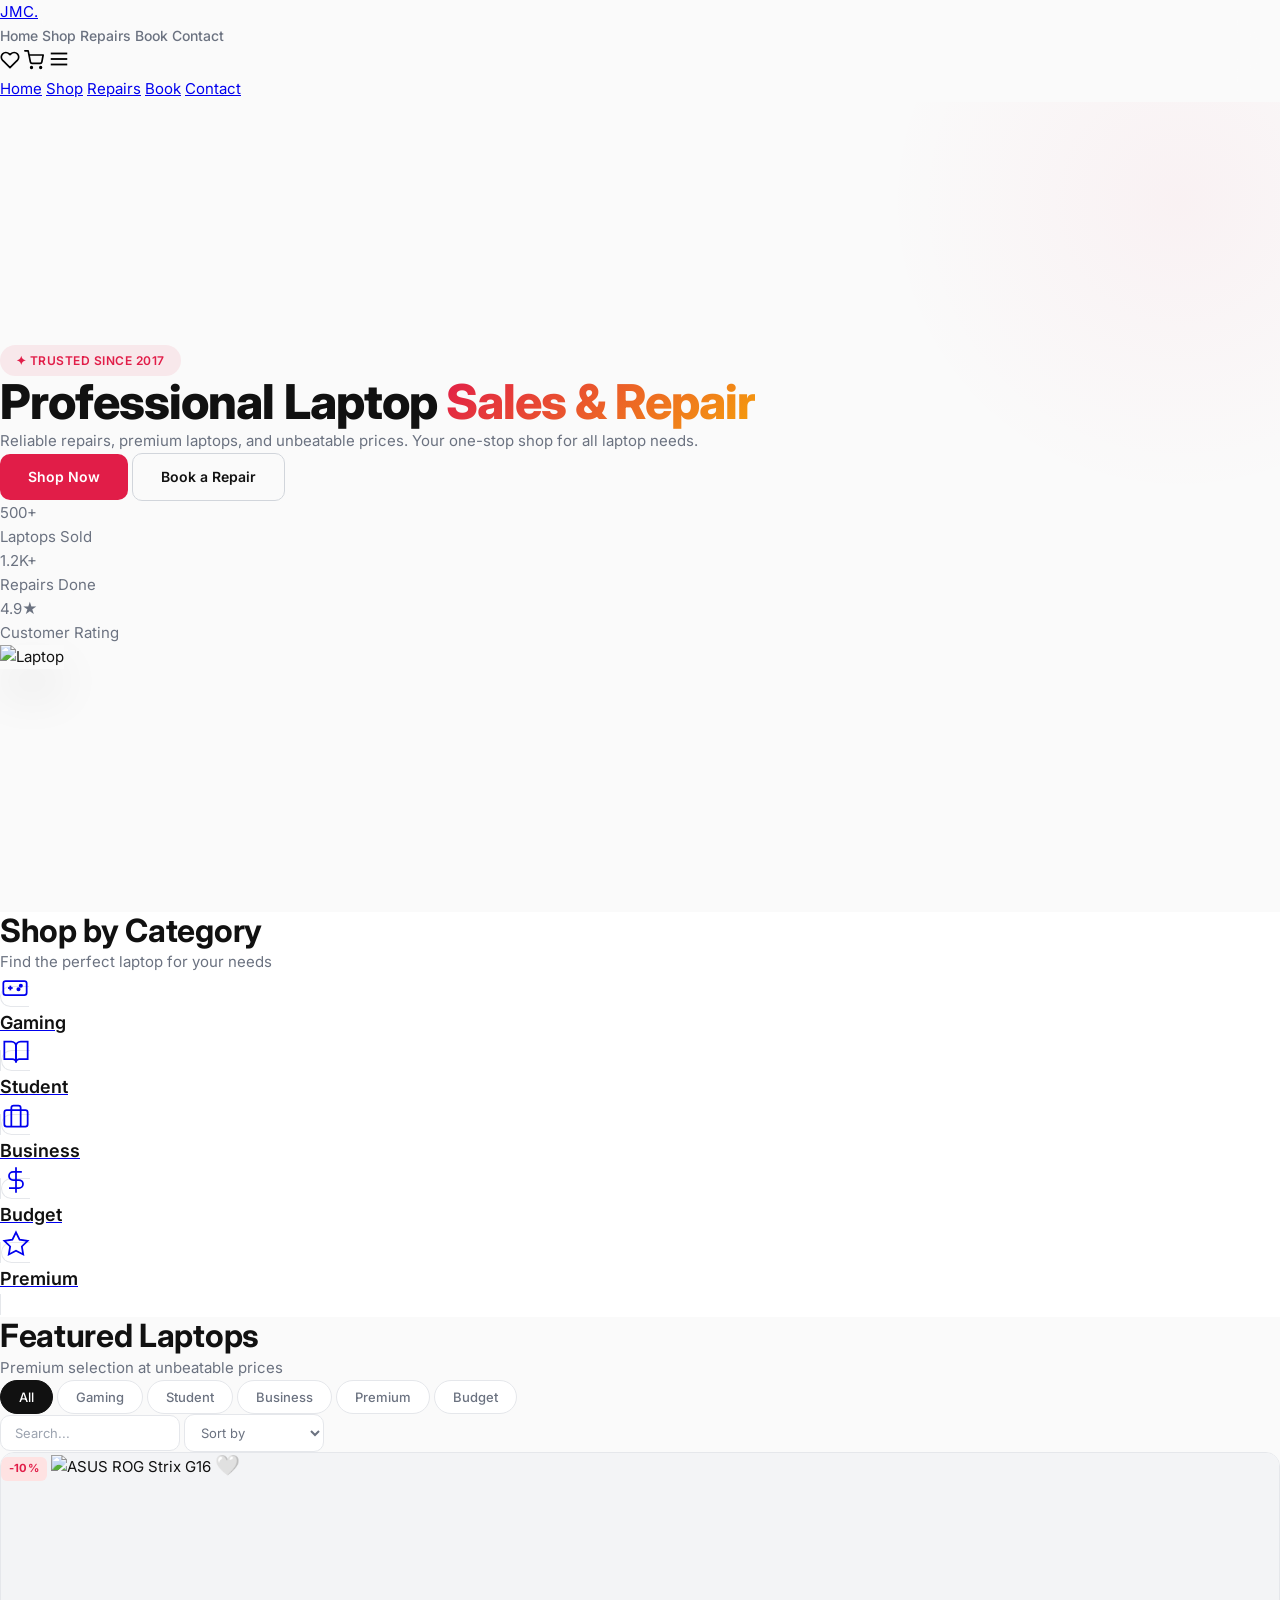
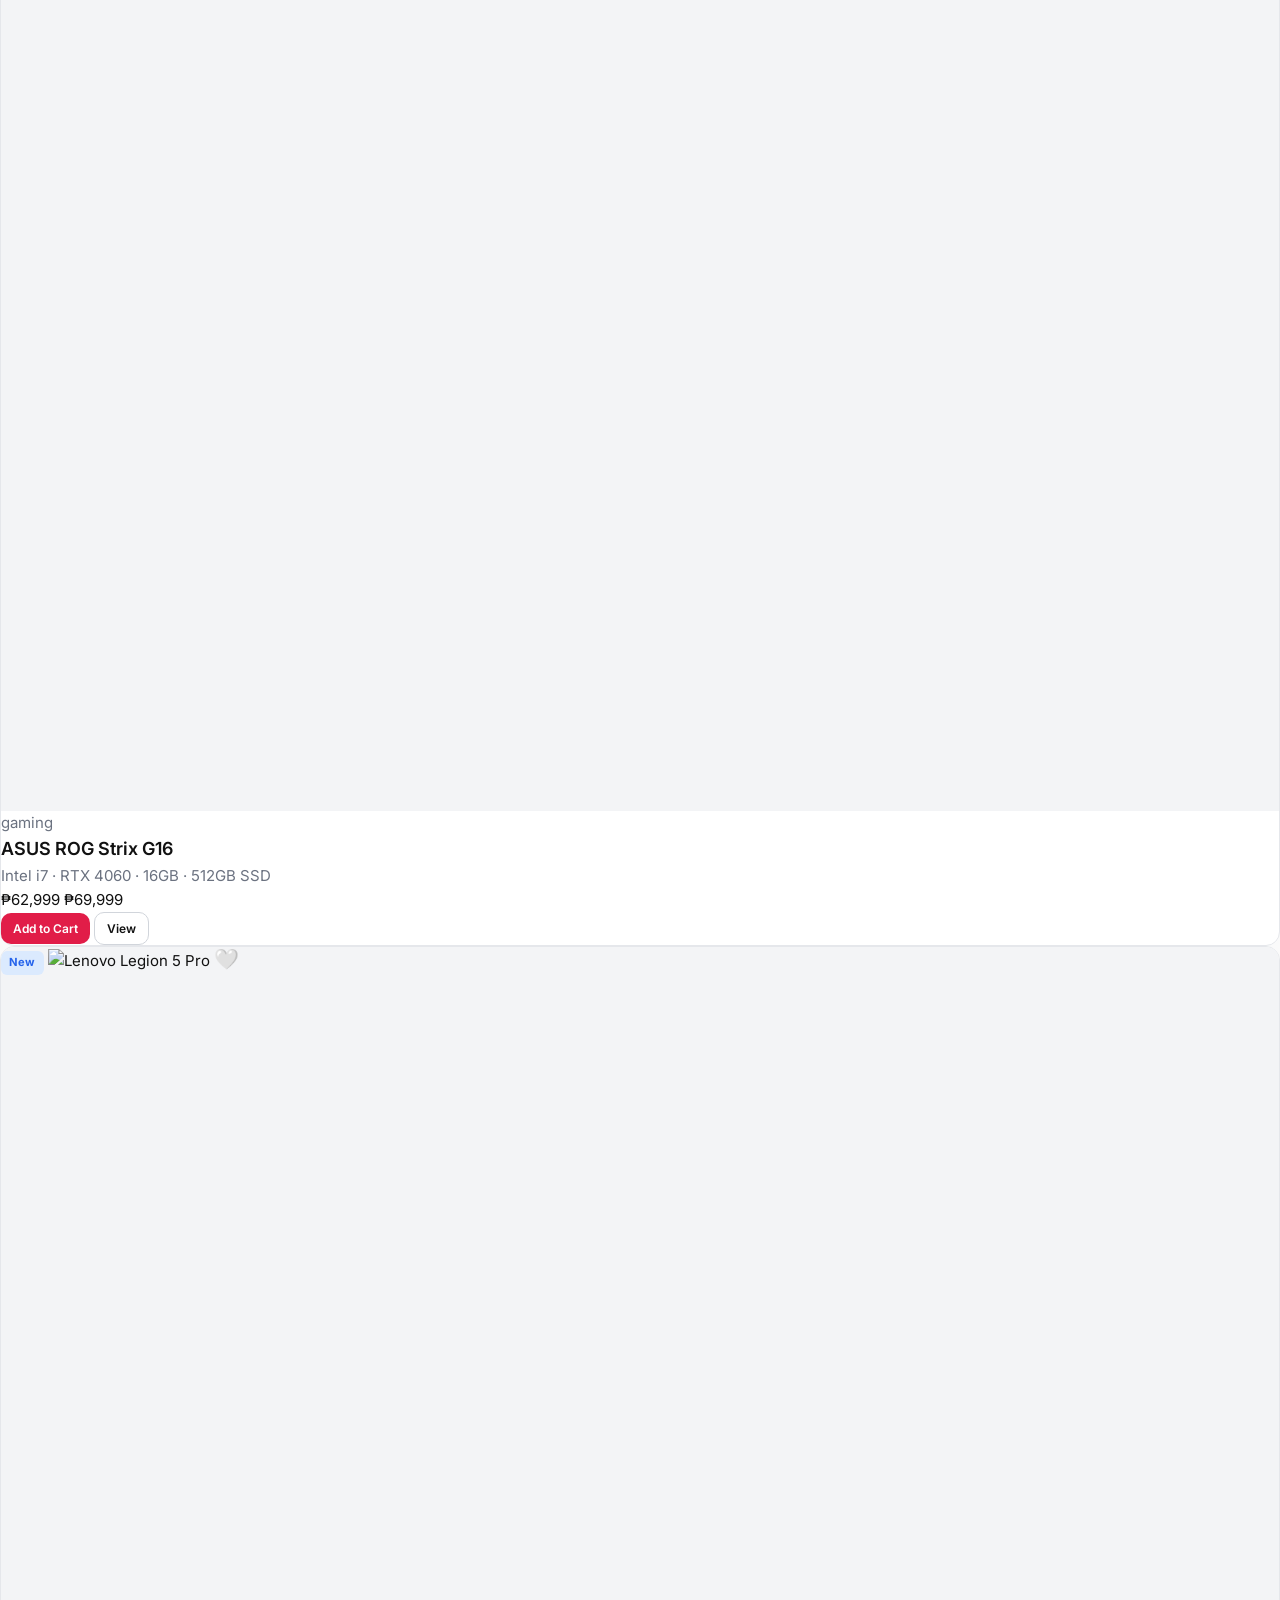
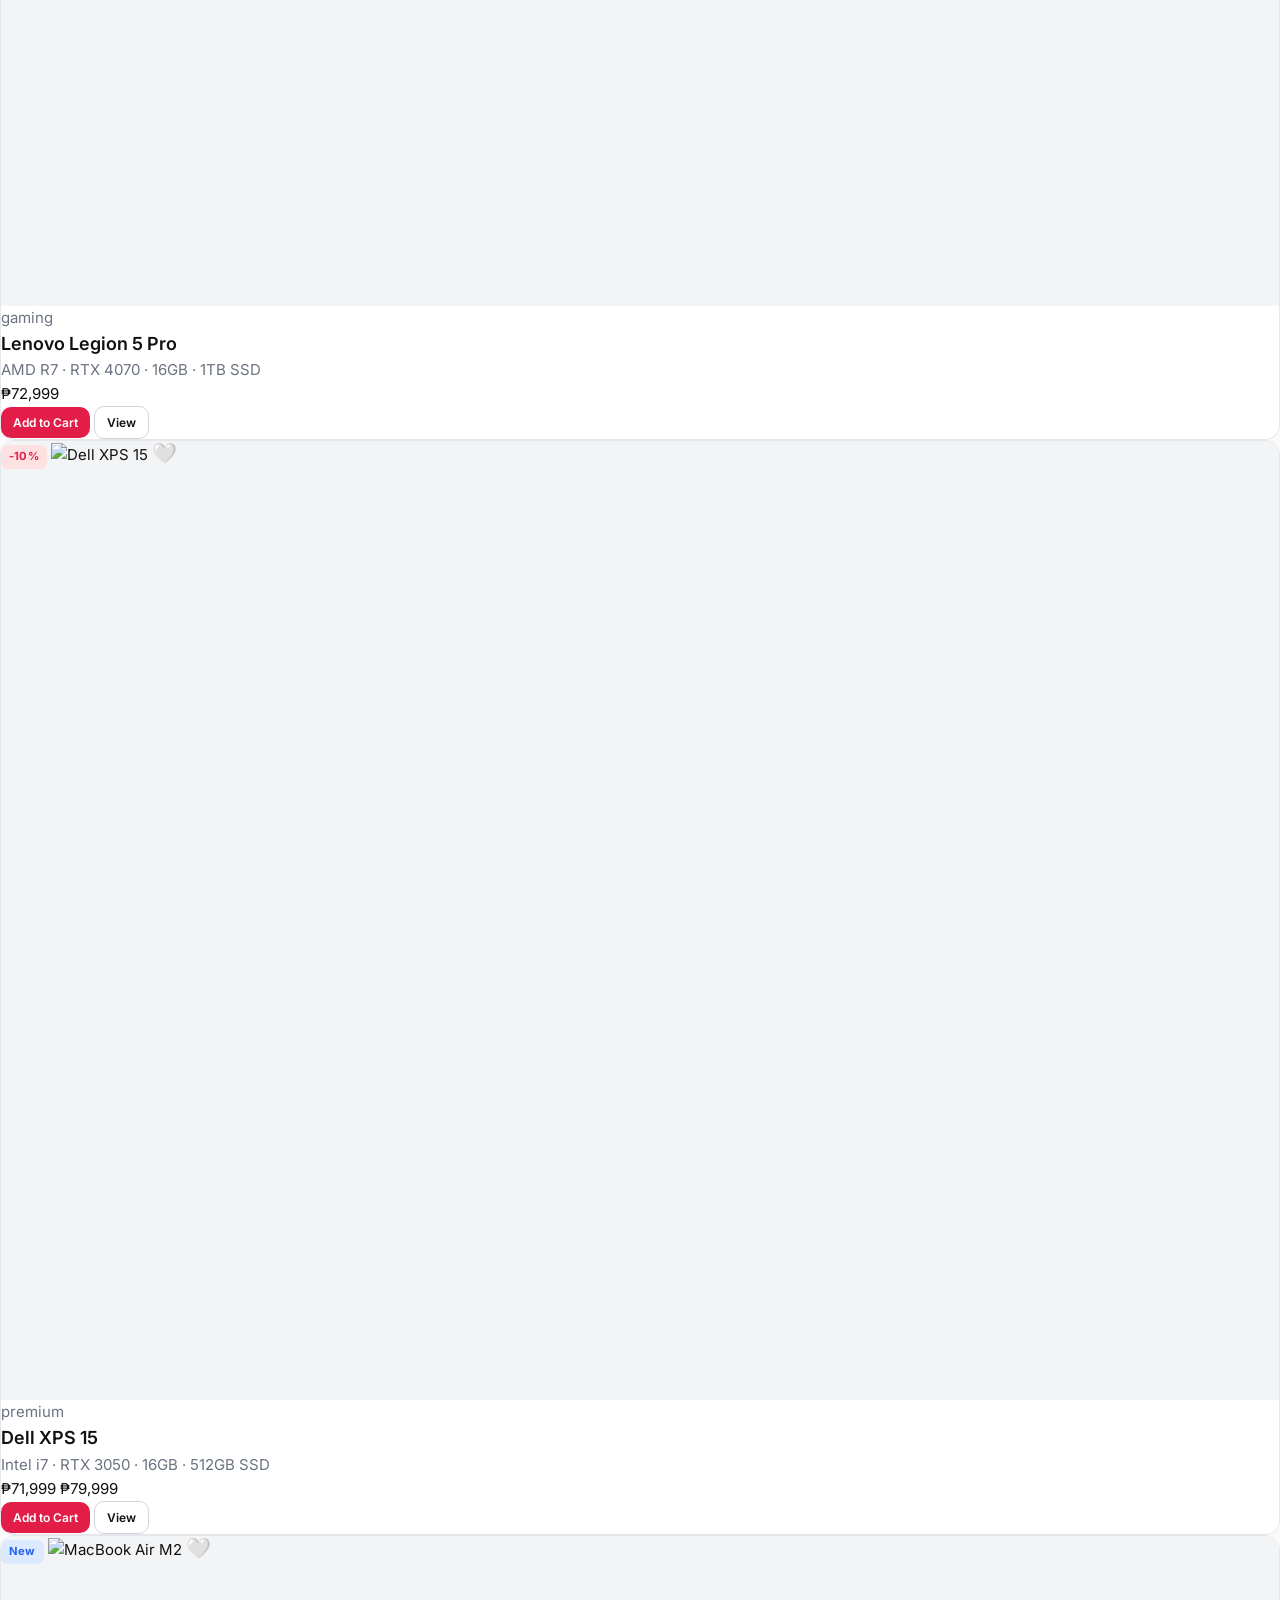
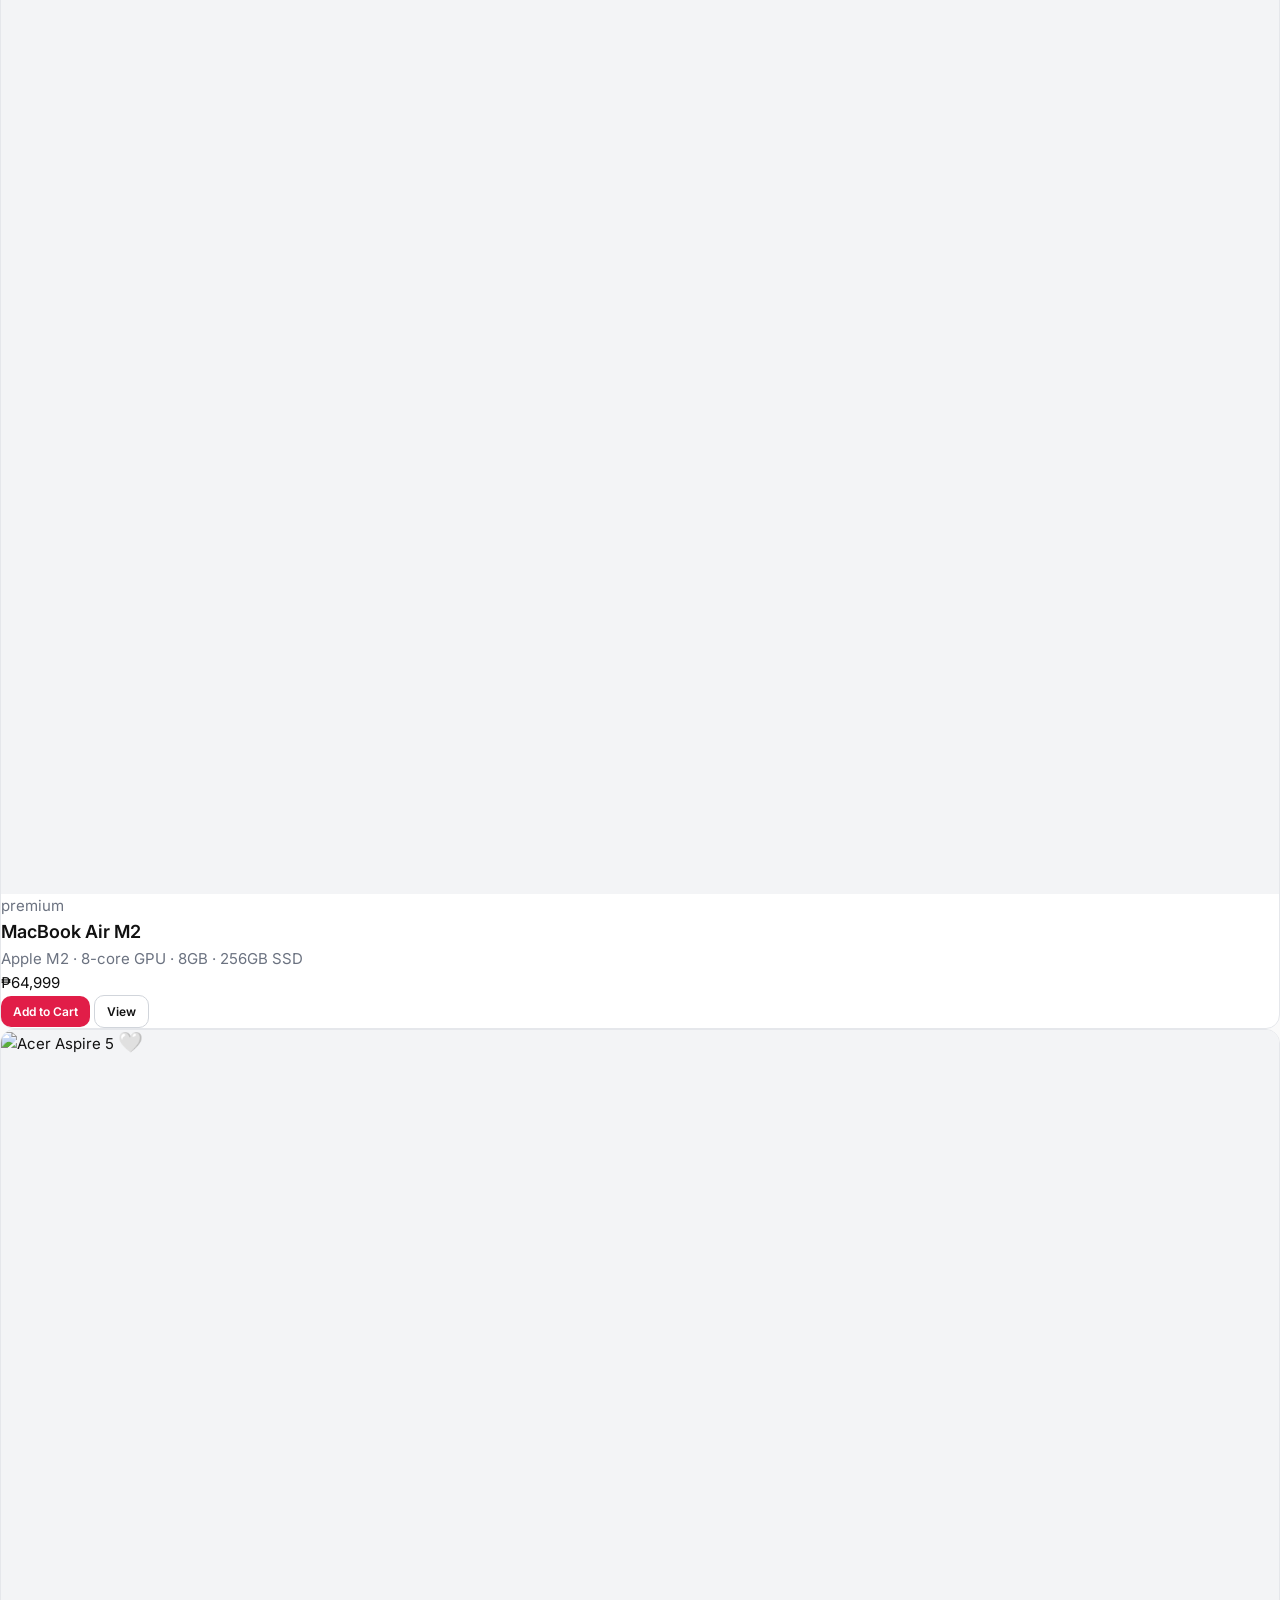
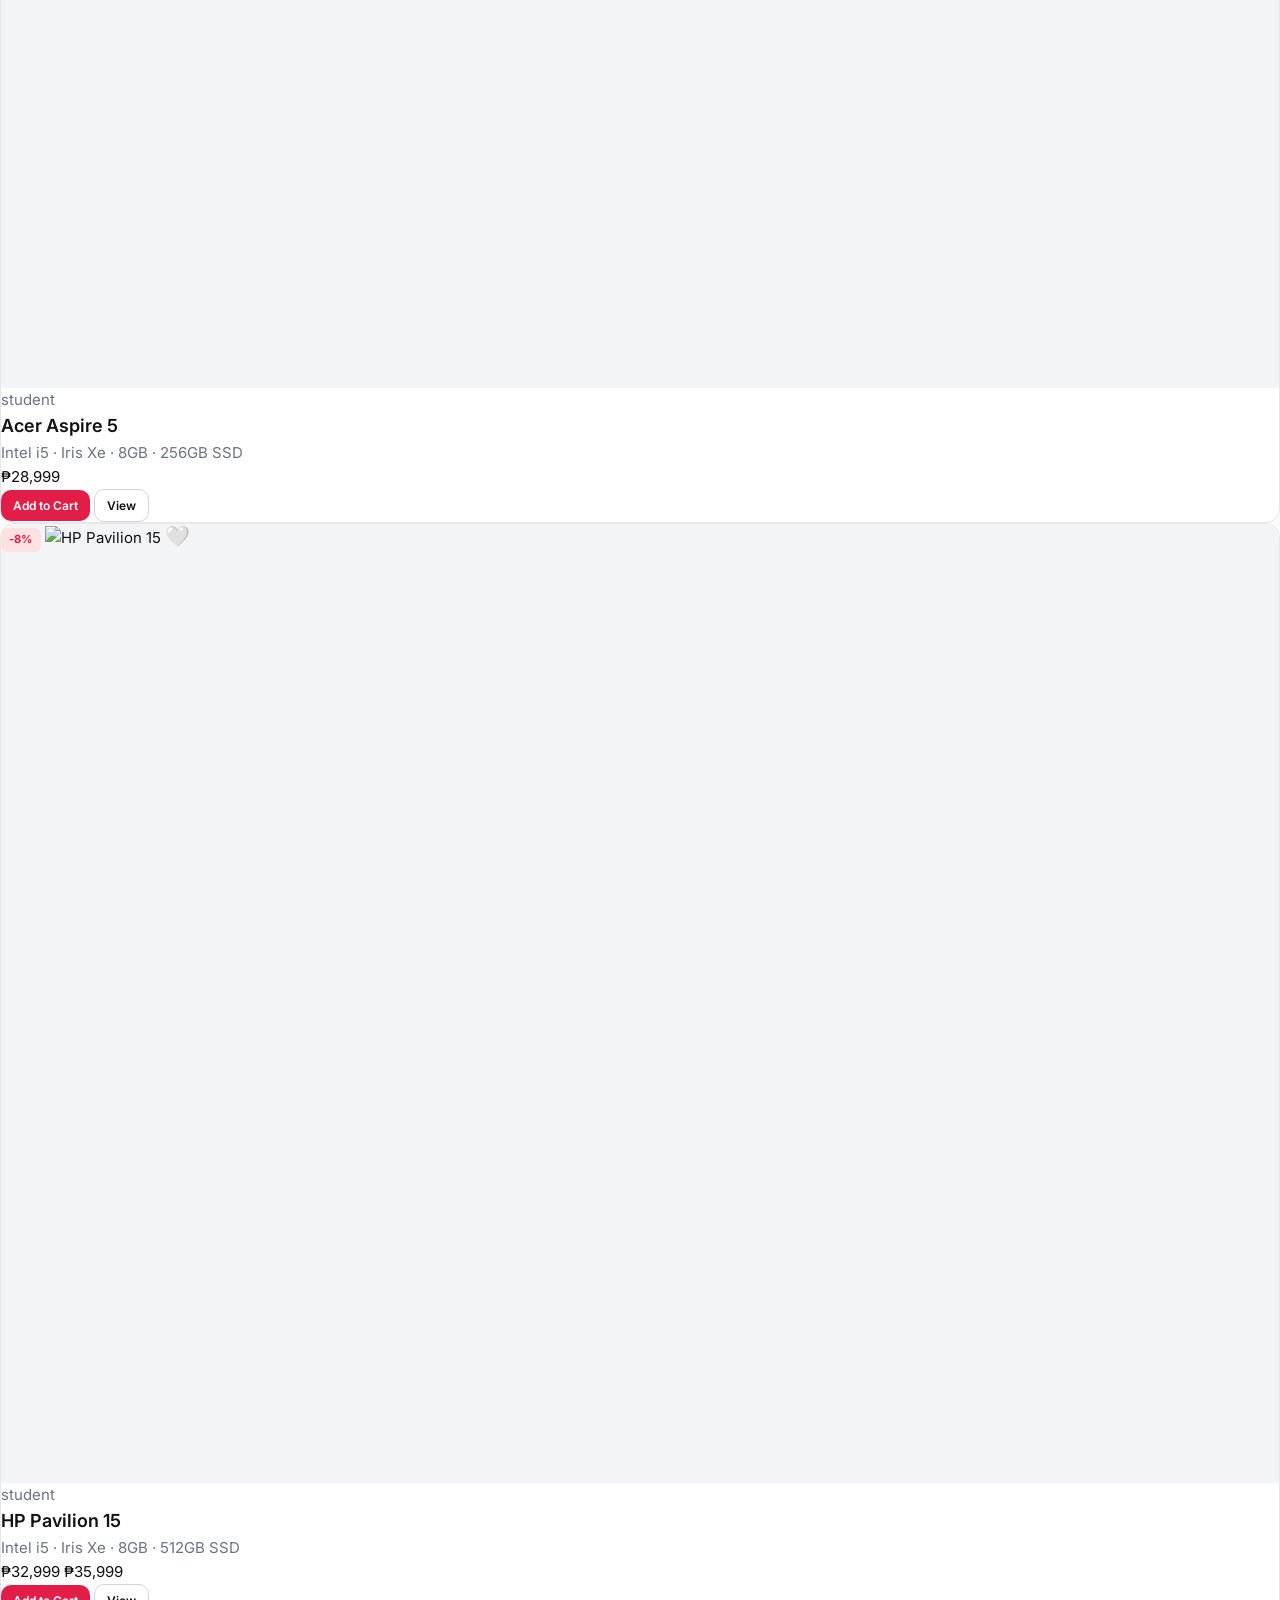
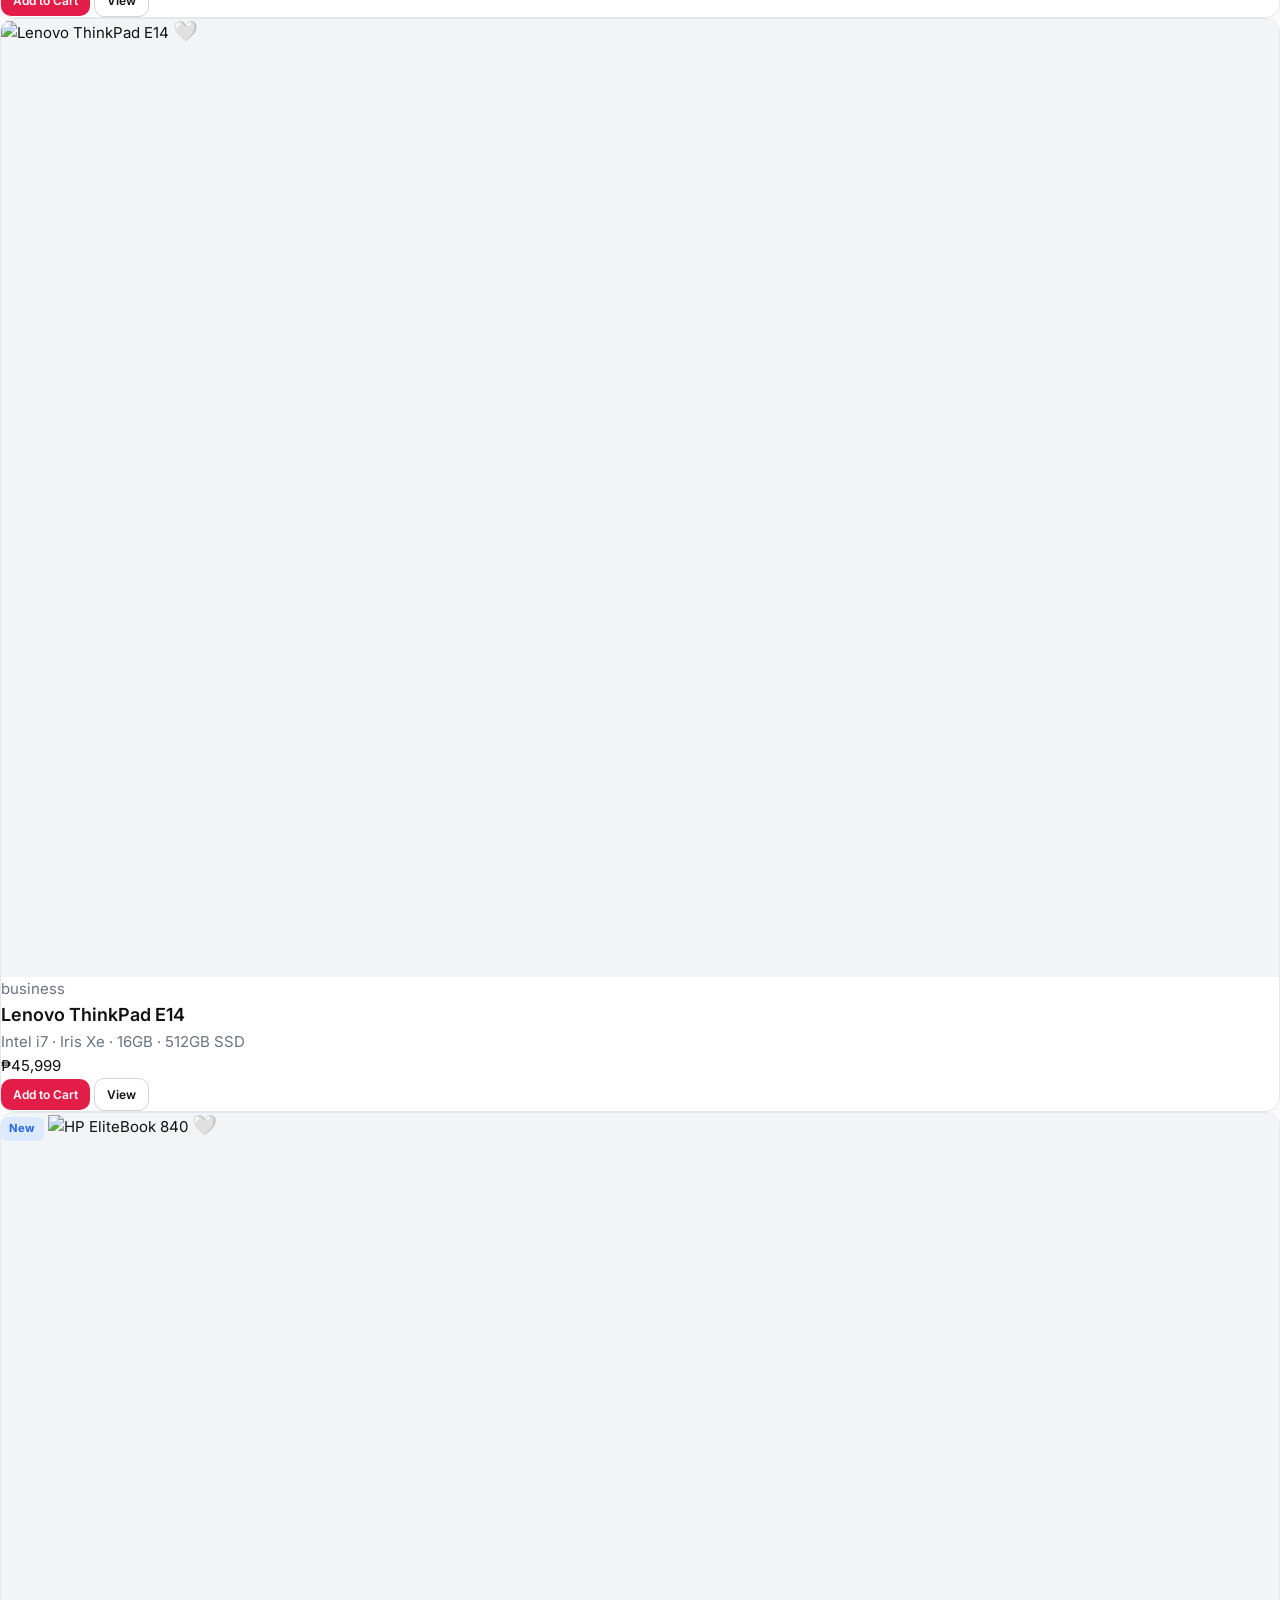
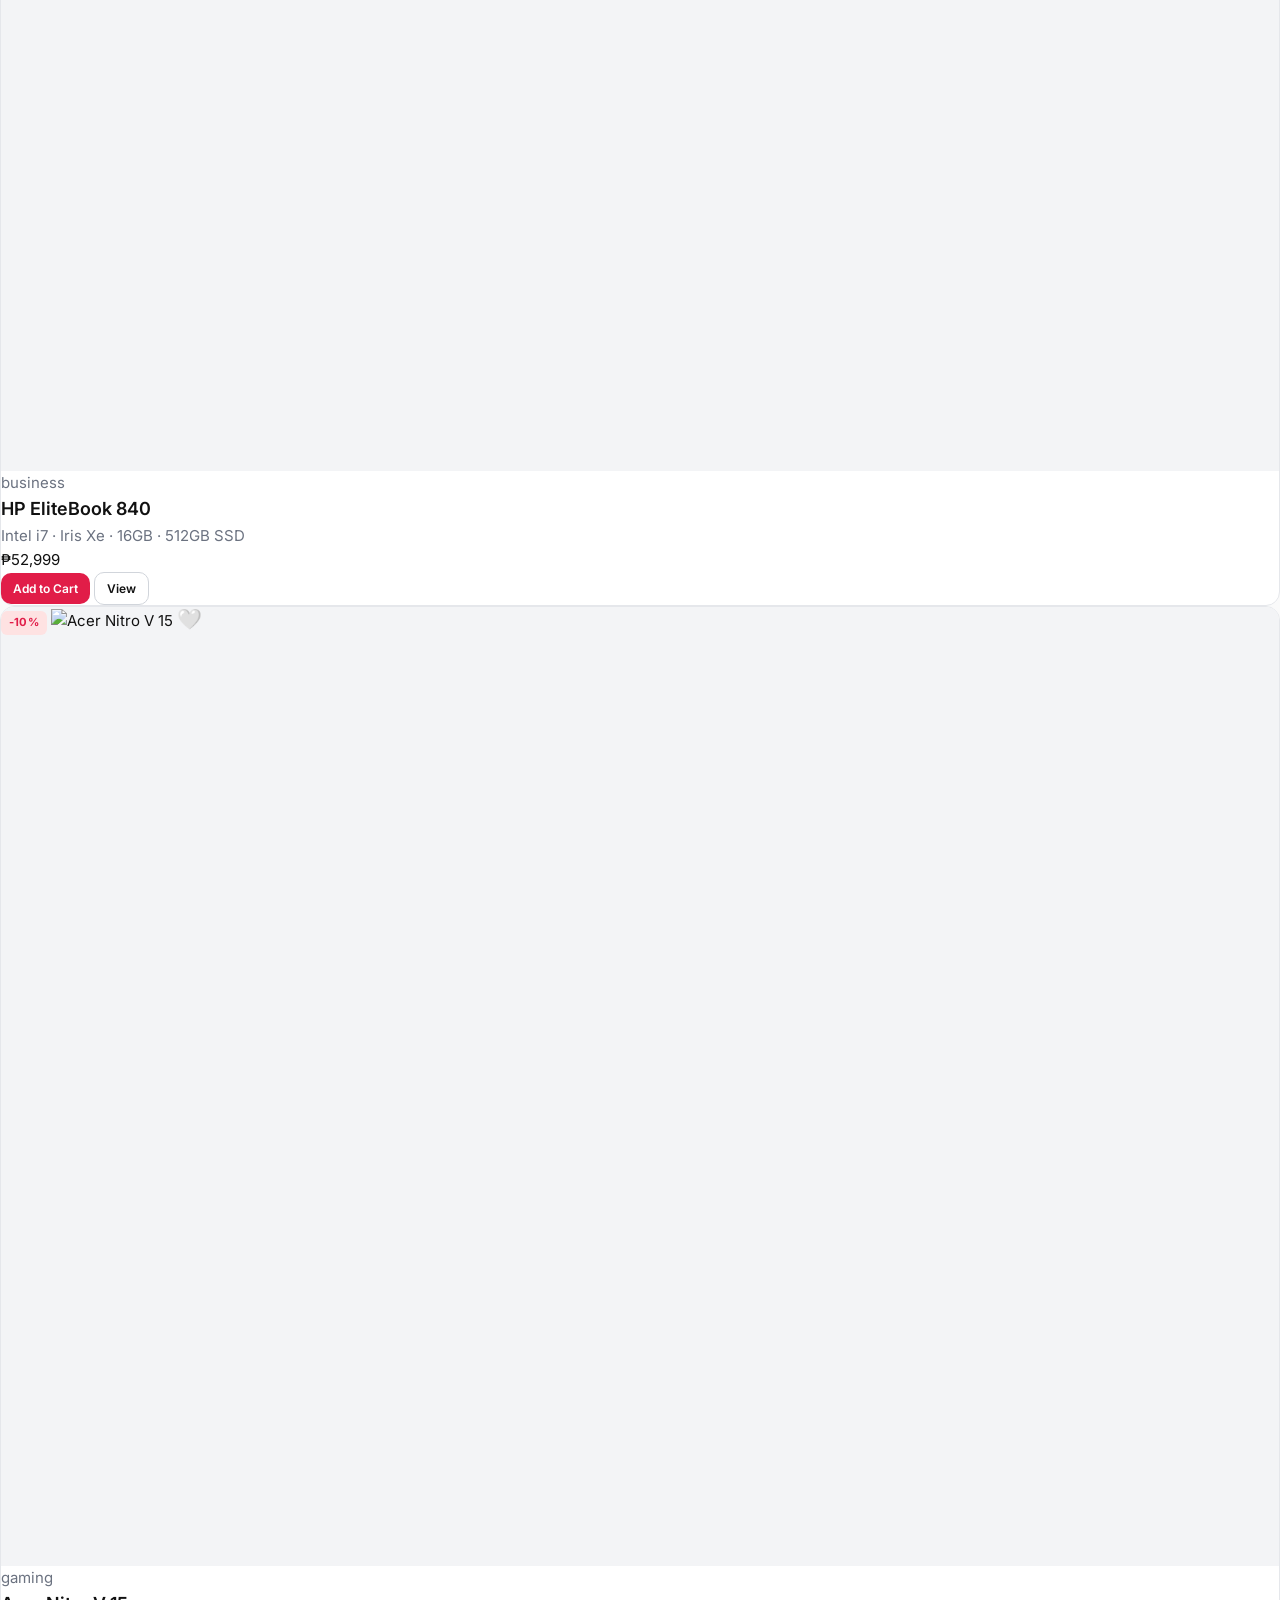
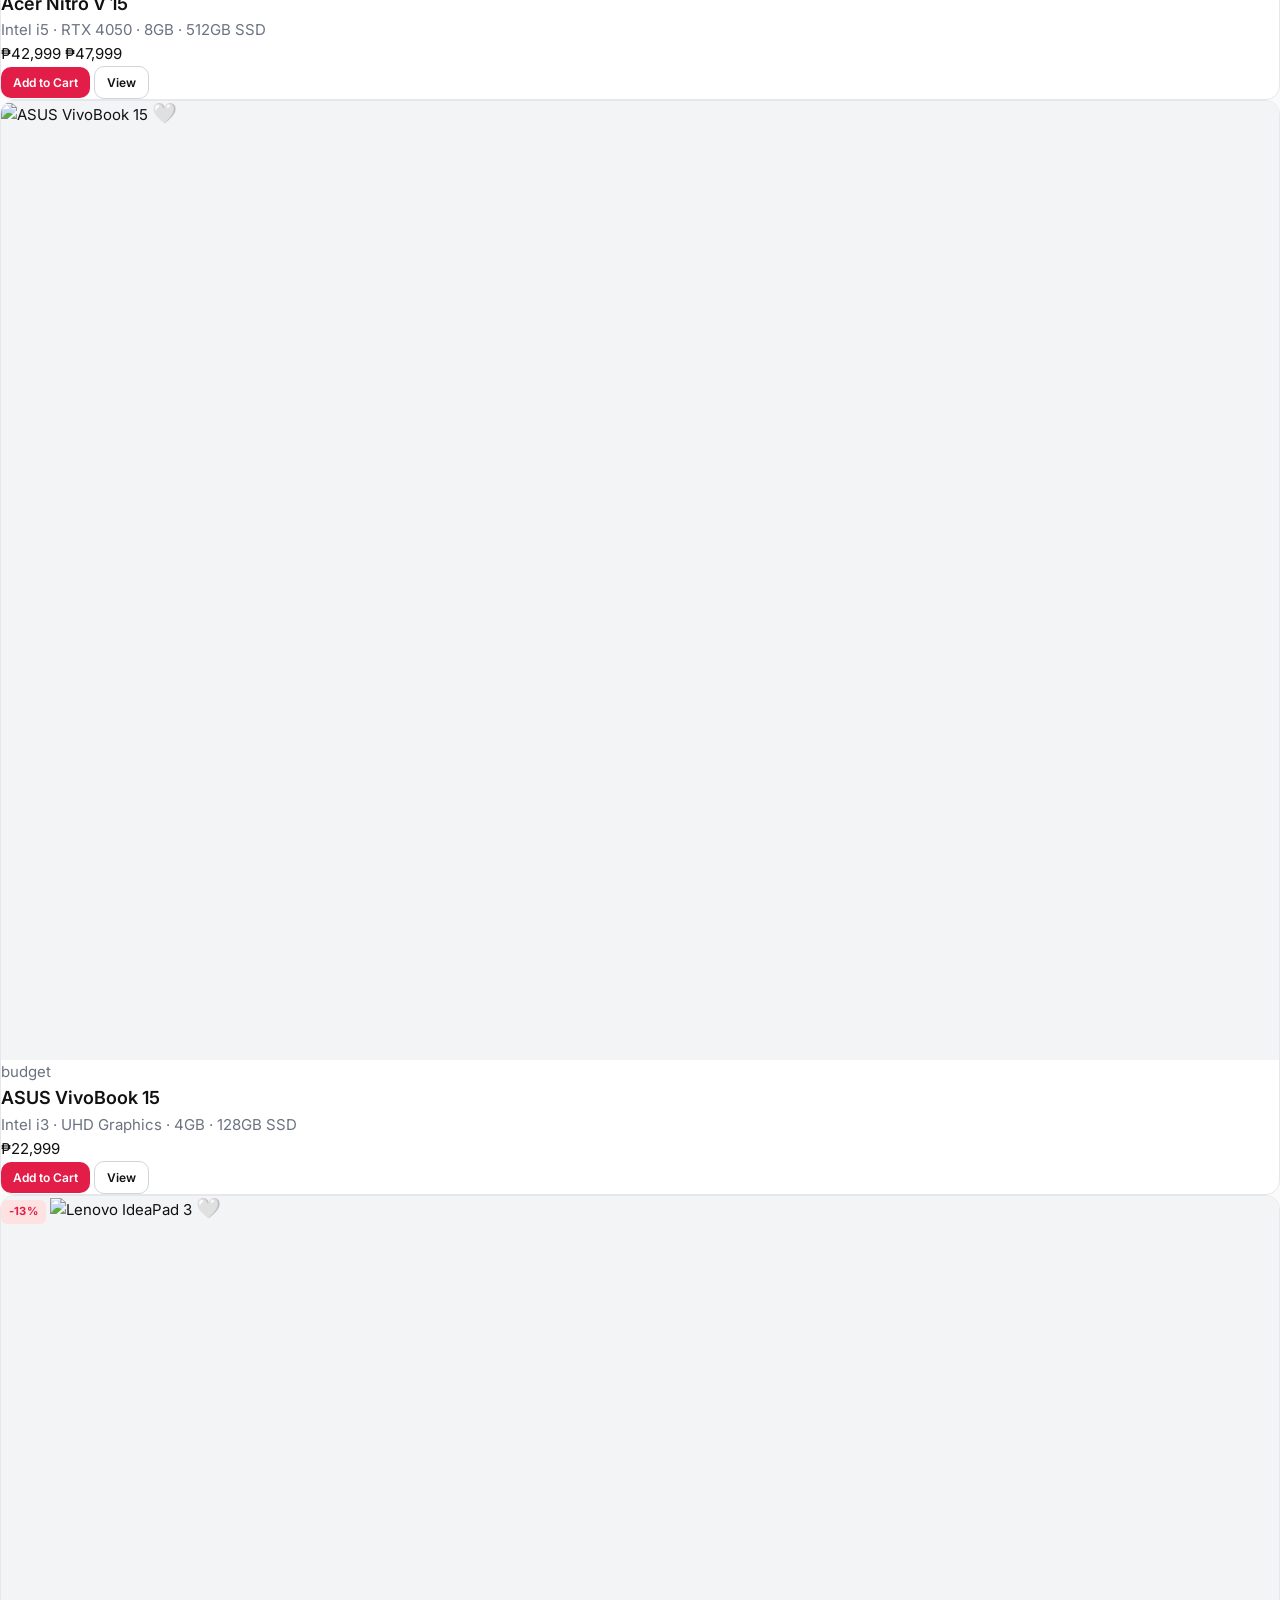
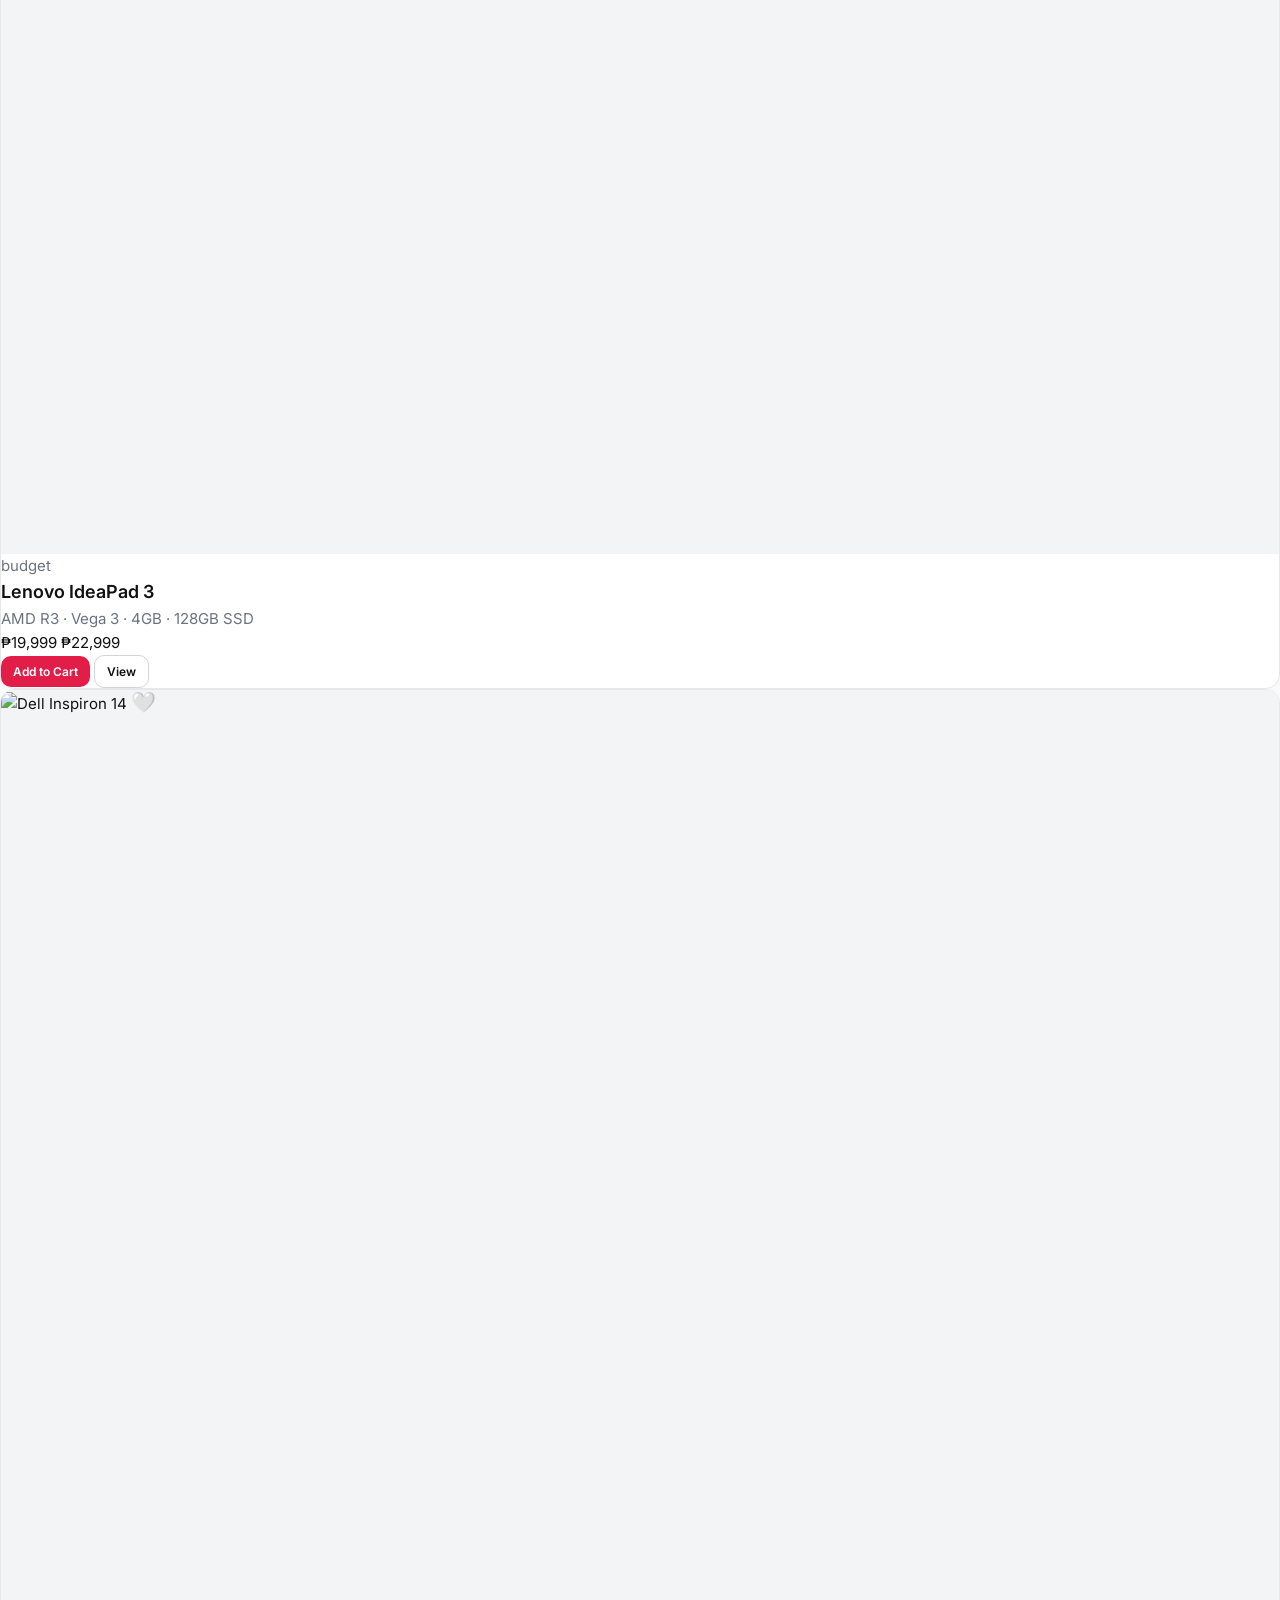
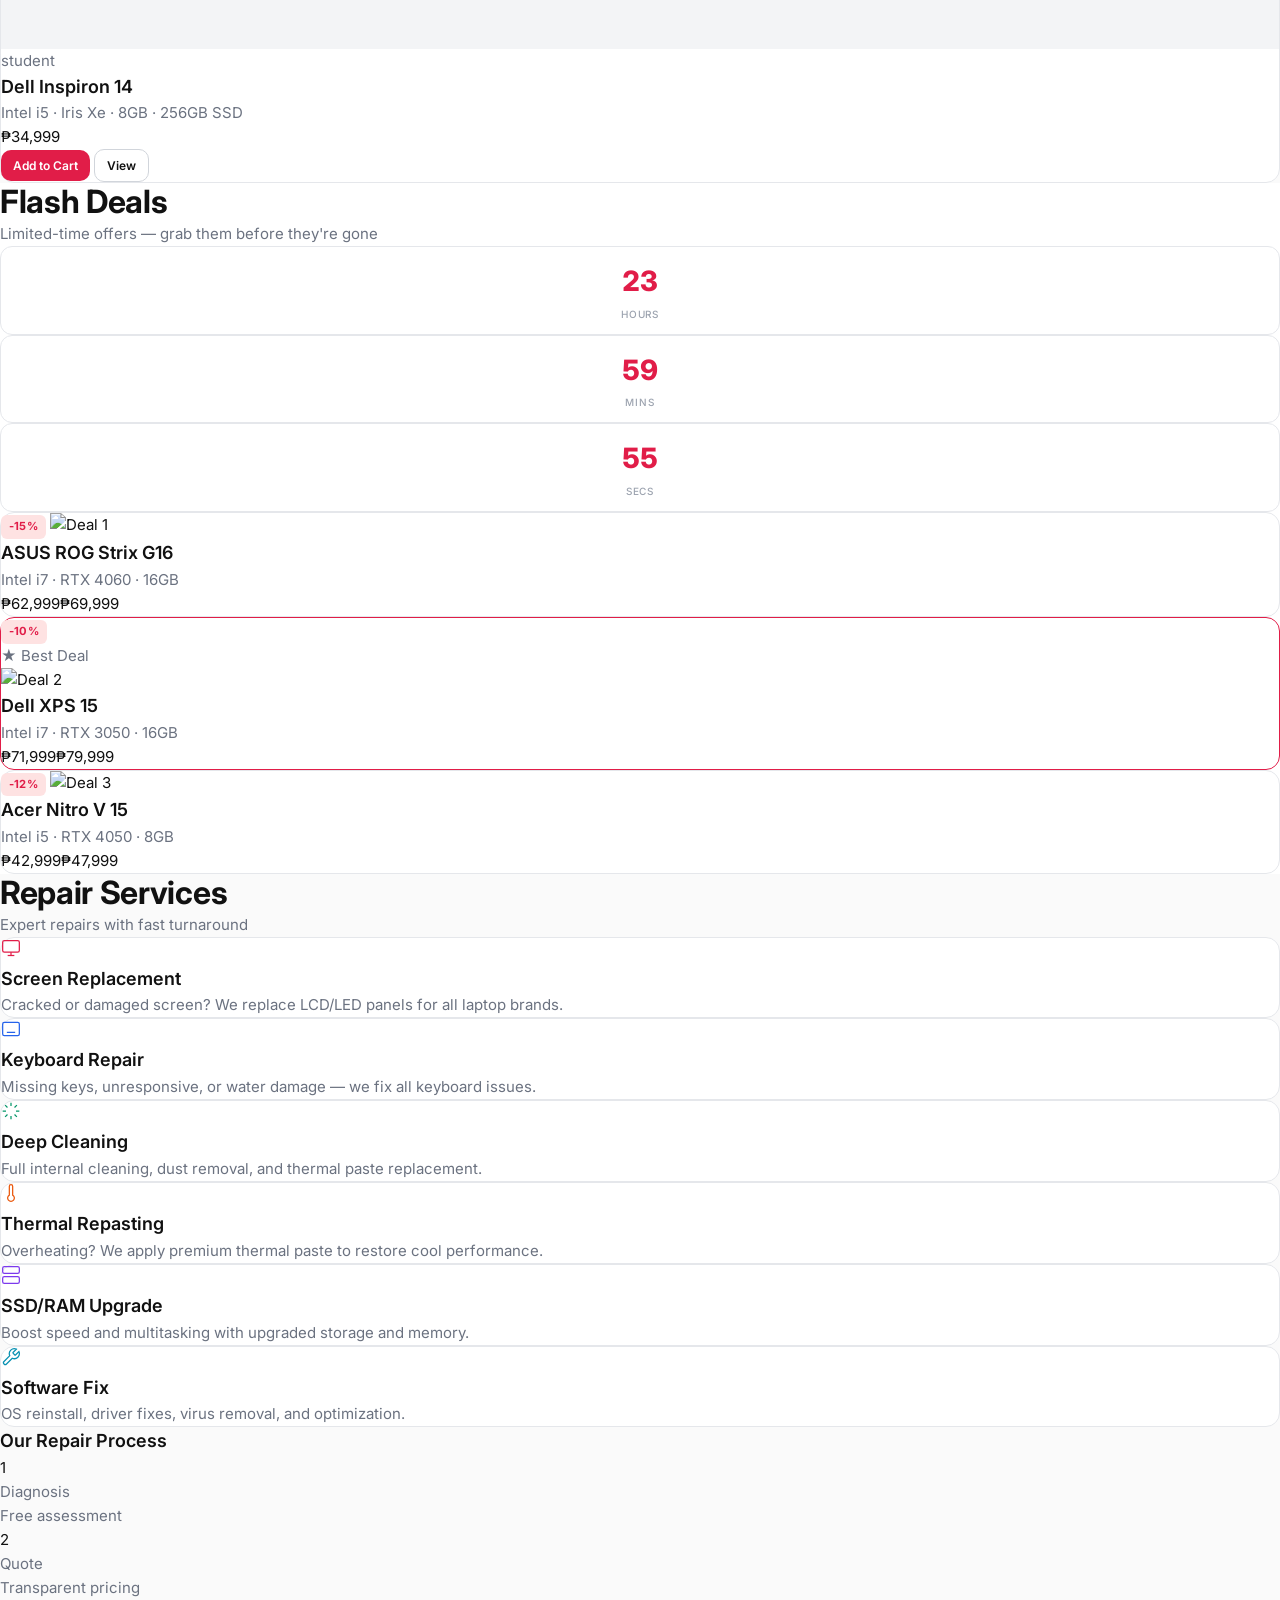
==== index.html @ aff9f465 "first upload" ====
<!DOCTYPE html>
<html lang="en">

<head>
    <meta charset="UTF-8">
    <meta name="viewport" content="width=device-width,initial-scale=1.0">
    <title>JMC Laptop Services – Sales & Repair</title>
    <meta name="description"
        content="Professional laptop sales and repair services. Shop gaming, business, and student laptops at affordable prices.">
    <script src="https://cdn.tailwindcss.com"></script>
    <link rel="stylesheet" href="css/style.css">
    <link rel="stylesheet" href="https://unpkg.com/lucide-static@latest/font/lucide.css">
    <link rel="stylesheet" href="https://cdnjs.cloudflare.com/ajax/libs/font-awesome/6.5.0/css/all.min.css">
    <script>
        tailwind.config = {
            theme: {
                extend: {
                    colors: {
                        base: '#FAFAFA',
                        surface: '#FFFFFF',
                        border: '#E5E7EB',
                        accent: '#E11D48',
                    },
                    fontFamily: {
                        sans: ['Inter', '-apple-system', 'BlinkMacSystemFont', 'sans-serif'],
                    }
                }
            }
        }
    </script>
</head>

<body class="bg-base text-gray-900">

    <!-- NAVBAR -->
    <nav id="navbar" class="fixed top-0 w-full z-50">
        <div class="max-w-6xl mx-auto px-6 h-16 flex items-center justify-between">
            <a href="#" class="text-lg font-bold text-gray-900 tracking-tight">JMC<span class="text-accent">.</span></a>
            <div class="hidden md:flex items-center gap-8">
                <a href="#hero" class="nav-link">Home</a>
                <a href="#products-section" class="nav-link">Shop</a>
                <a href="#services" class="nav-link">Repairs</a>
                <a href="#booking" class="nav-link">Book</a>
                <a href="#contact" class="nav-link">Contact</a>
            </div>
            <div class="flex items-center gap-3">
                <button onclick="toggleWishModal()" class="relative p-2 text-gray-500 hover:text-gray-900 transition"
                    style="background:none;border:none;cursor:pointer">
                    <svg width="20" height="20" viewBox="0 0 24 24" fill="none" stroke="currentColor" stroke-width="2"
                        stroke-linecap="round" stroke-linejoin="round">
                        <path
                            d="M20.84 4.61a5.5 5.5 0 0 0-7.78 0L12 5.67l-1.06-1.06a5.5 5.5 0 0 0-7.78 7.78l1.06 1.06L12 21.23l7.78-7.78 1.06-1.06a5.5 5.5 0 0 0 0-7.78z" />
                    </svg>
                    <span
                        class="wish-count absolute -top-1 -right-1 bg-accent text-white text-[10px] w-[18px] h-[18px] rounded-full flex items-center justify-center font-semibold"
                        style="display:none"></span>
                </button>
                <button onclick="toggleCart()" class="relative p-2 text-gray-500 hover:text-gray-900 transition"
                    style="background:none;border:none;cursor:pointer">
                    <svg width="20" height="20" viewBox="0 0 24 24" fill="none" stroke="currentColor" stroke-width="2"
                        stroke-linecap="round" stroke-linejoin="round">
                        <circle cx="9" cy="21" r="1" />
                        <circle cx="20" cy="21" r="1" />
                        <path d="M1 1h4l2.68 13.39a2 2 0 0 0 2 1.61h9.72a2 2 0 0 0 2-1.61L23 6H6" />
                    </svg>
                    <span
                        class="cart-count absolute -top-1 -right-1 bg-accent text-white text-[10px] w-[18px] h-[18px] rounded-full flex items-center justify-center font-semibold"
                        style="display:none"></span>
                </button>
                <button onclick="toggleMobile()" class="md:hidden p-2 text-gray-900"
                    style="background:none;border:none;cursor:pointer">
                    <svg width="22" height="22" viewBox="0 0 24 24" fill="none" stroke="currentColor" stroke-width="2">
                        <line x1="3" y1="6" x2="21" y2="6" />
                        <line x1="3" y1="12" x2="21" y2="12" />
                        <line x1="3" y1="18" x2="21" y2="18" />
                    </svg>
                </button>
            </div>
        </div>
        <div id="mobile-menu" class="hidden md:hidden bg-white border-t border-gray-100 px-6 pb-4">
            <a href="#hero" onclick="toggleMobile()"
                class="block py-2.5 text-sm text-gray-600 hover:text-gray-900">Home</a>
            <a href="#products-section" onclick="toggleMobile()"
                class="block py-2.5 text-sm text-gray-600 hover:text-gray-900">Shop</a>
            <a href="#services" onclick="toggleMobile()"
                class="block py-2.5 text-sm text-gray-600 hover:text-gray-900">Repairs</a>
            <a href="#booking" onclick="toggleMobile()"
                class="block py-2.5 text-sm text-gray-600 hover:text-gray-900">Book</a>
            <a href="#contact" onclick="toggleMobile()"
                class="block py-2.5 text-sm text-gray-600 hover:text-gray-900">Contact</a>
        </div>
    </nav>

    <!-- HERO -->
    <section id="hero" class="hero-section pt-16">
        <div class="max-w-6xl mx-auto px-6 py-24 md:py-32 grid md:grid-cols-2 gap-16 items-center relative z-10">
            <div class="fade-in-up">
                <span class="hero-pill mb-8 inline-block">✦ Trusted Since 2017</span>
                <h1 class="mb-6 text-xl font-bold">Professional Laptop <span class="gradient-text">Sales &
                        Repair</span></h1>
                <p class="text-gray-500 text-base mb-8 max-w-md leading-relaxed">Reliable repairs, premium laptops, and
                    unbeatable prices. Your one-stop shop for all laptop needs.</p>
                <div class="flex flex-wrap gap-3">
                    <a href="#products-section" class="btn-primary">Shop Now</a>
                    <a href="#booking" class="btn-ghost">Book a Repair</a>
                </div>
                <div class="flex gap-10 mt-12">
                    <div>
                        <p class="text-2xl font-bold text-gray-900">500+</p>
                        <p class="text-xs text-gray-400 mt-0.5">Laptops Sold</p>
                    </div>
                    <div>
                        <p class="text-2xl font-bold text-gray-900">1.2K+</p>
                        <p class="text-xs text-gray-400 mt-0.5">Repairs Done</p>
                    </div>
                    <div>
                        <p class="text-2xl font-bold text-gray-900">4.9★</p>
                        <p class="text-xs text-gray-400 mt-0.5">Customer Rating</p>
                    </div>
                </div>
            </div>
            <div class="hidden md:block">
                <img src="https://images.unsplash.com/photo-1496181133206-80ce9b88a853?w=600&h=400&fit=crop"
                    alt="Laptop" class="rounded-2xl w-full" style="box-shadow:0 24px 48px rgba(0,0,0,0.08)">
            </div>
        </div>
    </section>

    <!-- CATEGORIES -->
    <section id="categories" class="section-white py-20 md:py-24 px-6">
        <div class="max-w-6xl mx-auto">
            <h2 class="text-center mb-3 reveal text-xl font-bold">Shop by Category</h2>
            <p class="text-gray-400 text-center text-sm mb-12 reveal">Find the perfect laptop for your needs</p>
            <div class="grid grid-cols-2 md:grid-cols-3 lg:grid-cols-5 gap-4">
                <a href="#products-section" onclick="setFilter('gaming')"
                    class="card p-5 text-center reveal cursor-pointer group">
                    <svg class="mx-auto mb-3 text-gray-400 group-hover:text-accent transition" width="28" height="28"
                        viewBox="0 0 24 24" fill="none" stroke="currentColor" stroke-width="1.5">
                        <rect x="2" y="6" width="20" height="12" rx="2" />
                        <line x1="6" y1="12" x2="10" y2="12" />
                        <line x1="8" y1="10" x2="8" y2="14" />
                        <circle cx="17" cy="10" r="1" fill="currentColor" />
                        <circle cx="15" cy="13" r="1" fill="currentColor" />
                    </svg>
                    <h3 class="text-sm font-semibold text-gray-700 group-hover:text-gray-900 transition">Gaming</h3>
                </a>
                <a href="#products-section" onclick="setFilter('student')"
                    class="card p-5 text-center reveal cursor-pointer group">
                    <svg class="mx-auto mb-3 text-gray-400 group-hover:text-accent transition" width="28" height="28"
                        viewBox="0 0 24 24" fill="none" stroke="currentColor" stroke-width="1.5">
                        <path d="M2 3h6a4 4 0 0 1 4 4v14a3 3 0 0 0-3-3H2z" />
                        <path d="M22 3h-6a4 4 0 0 0-4 4v14a3 3 0 0 1 3-3h7z" />
                    </svg>
                    <h3 class="text-sm font-semibold text-gray-700 group-hover:text-gray-900 transition">Student</h3>
                </a>
                <a href="#products-section" onclick="setFilter('business')"
                    class="card p-5 text-center reveal cursor-pointer group">
                    <svg class="mx-auto mb-3 text-gray-400 group-hover:text-accent transition" width="28" height="28"
                        viewBox="0 0 24 24" fill="none" stroke="currentColor" stroke-width="1.5">
                        <rect x="2" y="7" width="20" height="14" rx="2" ry="2" />
                        <path d="M16 21V5a2 2 0 0 0-2-2h-4a2 2 0 0 0-2 2v16" />
                    </svg>
                    <h3 class="text-sm font-semibold text-gray-700 group-hover:text-gray-900 transition">Business</h3>
                </a>
                <a href="#products-section" onclick="setFilter('budget')"
                    class="card p-5 text-center reveal cursor-pointer group">
                    <svg class="mx-auto mb-3 text-gray-400 group-hover:text-accent transition" width="28" height="28"
                        viewBox="0 0 24 24" fill="none" stroke="currentColor" stroke-width="1.5">
                        <line x1="12" y1="1" x2="12" y2="23" />
                        <path d="M17 5H9.5a3.5 3.5 0 0 0 0 7h5a3.5 3.5 0 0 1 0 7H6" />
                    </svg>
                    <h3 class="text-sm font-semibold text-gray-700 group-hover:text-gray-900 transition">Budget</h3>
                </a>
                <a href="#products-section" onclick="setFilter('premium')"
                    class="card p-5 text-center reveal cursor-pointer group">
                    <svg class="mx-auto mb-3 text-gray-400 group-hover:text-accent transition" width="28" height="28"
                        viewBox="0 0 24 24" fill="none" stroke="currentColor" stroke-width="1.5">
                        <polygon
                            points="12 2 15.09 8.26 22 9.27 17 14.14 18.18 21.02 12 17.77 5.82 21.02 7 14.14 2 9.27 8.91 8.26 12 2" />
                    </svg>
                    <h3 class="text-sm font-semibold text-gray-700 group-hover:text-gray-900 transition">Premium</h3>
                </a>
            </div>
        </div>
    </section>

    <!-- PRODUCTS -->
    <section id="products-section" class="section-gray py-20 md:py-24 px-6">
        <div class="max-w-6xl mx-auto">
            <h2 class="text-center mb-3 reveal text-xl font-bold">Featured Laptops</h2>
            <p class="text-gray-400 text-center text-sm mb-10 reveal">Premium selection at unbeatable prices</p>
            <div class="flex flex-wrap items-center justify-between gap-4 mb-8 reveal">
                <div class="flex flex-wrap gap-2">
                    <button data-cat="all" onclick="setFilter('all')" class="filter-chip active">All</button>
                    <button data-cat="gaming" onclick="setFilter('gaming')" class="filter-chip">Gaming</button>
                    <button data-cat="student" onclick="setFilter('student')" class="filter-chip">Student</button>
                    <button data-cat="business" onclick="setFilter('business')" class="filter-chip">Business</button>
                    <button data-cat="premium" onclick="setFilter('premium')" class="filter-chip">Premium</button>
                    <button data-cat="budget" onclick="setFilter('budget')" class="filter-chip">Budget</button>
                </div>
                <div class="flex gap-2 items-center">
                    <input type="text" oninput="handleSearch(this.value)" placeholder="Search..." class="form-input"
                        style="width:180px;padding:9px 14px;font-size:0.8125rem">
                    <select onchange="setSort(this.value)" class="form-input"
                        style="width:140px;padding:9px 12px;font-size:0.8125rem;cursor:pointer;color:#6B7280">
                        <option value="default">Sort by</option>
                        <option value="low">Price: Low</option>
                        <option value="high">Price: High</option>
                        <option value="name">Name A-Z</option>
                    </select>
                </div>
            </div>
            <div id="products-grid" class="grid grid-cols-1 sm:grid-cols-2 lg:grid-cols-3 xl:grid-cols-4 gap-5"></div>
        </div>
    </section>

    <!-- DEALS -->
    <section id="deals" class="section-white py-20 md:py-24 px-6">
        <div class="max-w-6xl mx-auto">
            <h2 class="text-center mb-3 reveal text-xl font-bold">Flash Deals</h2>
            <p class="text-gray-400 text-center text-sm mb-3 reveal">Limited-time offers — grab them before they're gone
            </p>
            <div class="flex justify-center gap-3 mb-12 reveal">
                <div class="countdown-box">
                    <div class="number" id="cd-h">23</div>
                    <div class="label">Hours</div>
                </div>
                <div class="countdown-box">
                    <div class="number" id="cd-m">59</div>
                    <div class="label">Mins</div>
                </div>
                <div class="countdown-box">
                    <div class="number" id="cd-s">59</div>
                    <div class="label">Secs</div>
                </div>
            </div>
            <div class="grid md:grid-cols-3 gap-5">
                <div class="card p-5 reveal relative">
                    <span class="badge-sale absolute top-5 right-5">-15%</span>
                    <img src="https://images.unsplash.com/photo-1593642702821-c8da6771f0c6?w=300&h=225&fit=crop"
                        class="w-full aspect-[4/3] object-cover rounded-lg mb-4" alt="Deal 1">
                    <h3 class="text-sm font-semibold mb-1">ASUS ROG Strix G16</h3>
                    <p class="text-xs text-gray-400 mb-3">Intel i7 · RTX 4060 · 16GB</p>
                    <div class="flex items-baseline gap-2"><span
                            class="text-base font-bold text-gray-900">₱62,999</span><span
                            class="text-xs text-gray-300 line-through">₱69,999</span></div>
                </div>
                <div class="card p-5 reveal relative" style="border-color:#E11D48">
                    <span class="badge-sale absolute top-5 right-5">-10%</span>
                    <p class="text-[10px] font-bold text-accent uppercase tracking-wider mb-2">★ Best Deal</p>
                    <img src="https://images.unsplash.com/photo-1496181133206-80ce9b88a853?w=300&h=225&fit=crop"
                        class="w-full aspect-[4/3] object-cover rounded-lg mb-4" alt="Deal 2">
                    <h3 class="text-sm font-semibold mb-1">Dell XPS 15</h3>
                    <p class="text-xs text-gray-400 mb-3">Intel i7 · RTX 3050 · 16GB</p>
                    <div class="flex items-baseline gap-2"><span
                            class="text-base font-bold text-gray-900">₱71,999</span><span
                            class="text-xs text-gray-300 line-through">₱79,999</span></div>
                </div>
                <div class="card p-5 reveal relative">
                    <span class="badge-sale absolute top-5 right-5">-12%</span>
                    <img src="https://images.unsplash.com/photo-1588872657578-7efd1f1555ed?w=300&h=225&fit=crop"
                        class="w-full aspect-[4/3] object-cover rounded-lg mb-4" alt="Deal 3">
                    <h3 class="text-sm font-semibold mb-1">Acer Nitro V 15</h3>
                    <p class="text-xs text-gray-400 mb-3">Intel i5 · RTX 4050 · 8GB</p>
                    <div class="flex items-baseline gap-2"><span
                            class="text-base font-bold text-gray-900">₱42,999</span><span
                            class="text-xs text-gray-300 line-through">₱47,999</span></div>
                </div>
            </div>
        </div>
    </section>

    <!-- SERVICES -->
    <section id="services" class="section-gray py-20 md:py-24 px-6">
        <div class="max-w-6xl mx-auto">
            <h2 class="text-center mb-3 reveal text-xl font-bold">Repair Services</h2>
            <p class="text-gray-400 text-center text-sm mb-12 reveal">Expert repairs with fast turnaround</p>
            <div class="grid sm:grid-cols-2 lg:grid-cols-3 gap-5 mb-16">
                <div class="card p-6 reveal">
                    <div class="w-10 h-10 rounded-lg bg-red-50 flex items-center justify-center mb-4"><svg width="20"
                            height="20" viewBox="0 0 24 24" fill="none" stroke="#E11D48" stroke-width="1.5">
                            <rect x="2" y="3" width="20" height="14" rx="2" />
                            <line x1="8" y1="21" x2="16" y2="21" />
                            <line x1="12" y1="17" x2="12" y2="21" />
                        </svg></div>
                    <h3 class="text-sm font-semibold mb-2">Screen Replacement</h3>
                    <p class="text-sm text-gray-400">Cracked or damaged screen? We replace LCD/LED panels for all laptop
                        brands.</p>
                </div>
                <div class="card p-6 reveal">
                    <div class="w-10 h-10 rounded-lg bg-blue-50 flex items-center justify-center mb-4"><svg width="20"
                            height="20" viewBox="0 0 24 24" fill="none" stroke="#2563EB" stroke-width="1.5">
                            <rect x="2" y="4" width="20" height="16" rx="2" />
                            <path d="M6 8h.01M10 8h.01M14 8h.01M18 8h.01M8 12h.01M12 12h.01M16 12h.01M7 16h10" />
                        </svg></div>
                    <h3 class="text-sm font-semibold mb-2">Keyboard Repair</h3>
                    <p class="text-sm text-gray-400">Missing keys, unresponsive, or water damage — we fix all keyboard
                        issues.</p>
                </div>
                <div class="card p-6 reveal">
                    <div class="w-10 h-10 rounded-lg bg-emerald-50 flex items-center justify-center mb-4"><svg
                            width="20" height="20" viewBox="0 0 24 24" fill="none" stroke="#059669" stroke-width="1.5">
                            <path
                                d="M12 2v4M12 18v4M4.93 4.93l2.83 2.83M16.24 16.24l2.83 2.83M2 12h4M18 12h4M4.93 19.07l2.83-2.83M16.24 7.76l2.83-2.83" />
                        </svg></div>
                    <h3 class="text-sm font-semibold mb-2">Deep Cleaning</h3>
                    <p class="text-sm text-gray-400">Full internal cleaning, dust removal, and thermal paste
                        replacement.</p>
                </div>
                <div class="card p-6 reveal">
                    <div class="w-10 h-10 rounded-lg bg-orange-50 flex items-center justify-center mb-4"><svg width="20"
                            height="20" viewBox="0 0 24 24" fill="none" stroke="#EA580C" stroke-width="1.5">
                            <path d="M14 4v10.54a4 4 0 1 1-4 0V4a2 2 0 0 1 4 0Z" />
                        </svg></div>
                    <h3 class="text-sm font-semibold mb-2">Thermal Repasting</h3>
                    <p class="text-sm text-gray-400">Overheating? We apply premium thermal paste to restore cool
                        performance.</p>
                </div>
                <div class="card p-6 reveal">
                    <div class="w-10 h-10 rounded-lg bg-violet-50 flex items-center justify-center mb-4"><svg width="20"
                            height="20" viewBox="0 0 24 24" fill="none" stroke="#7C3AED" stroke-width="1.5">
                            <rect x="2" y="2" width="20" height="8" rx="2" ry="2" />
                            <rect x="2" y="14" width="20" height="8" rx="2" ry="2" />
                            <line x1="6" y1="6" x2="6.01" y2="6" />
                            <line x1="6" y1="18" x2="6.01" y2="18" />
                        </svg></div>
                    <h3 class="text-sm font-semibold mb-2">SSD/RAM Upgrade</h3>
                    <p class="text-sm text-gray-400">Boost speed and multitasking with upgraded storage and memory.</p>
                </div>
                <div class="card p-6 reveal">
                    <div class="w-10 h-10 rounded-lg bg-cyan-50 flex items-center justify-center mb-4"><svg width="20"
                            height="20" viewBox="0 0 24 24" fill="none" stroke="#0891B2" stroke-width="1.5">
                            <path
                                d="M14.7 6.3a1 1 0 0 0 0 1.4l1.6 1.6a1 1 0 0 0 1.4 0l3.77-3.77a6 6 0 0 1-7.94 7.94l-6.91 6.91a2.12 2.12 0 0 1-3-3l6.91-6.91a6 6 0 0 1 7.94-7.94l-3.76 3.76z" />
                        </svg></div>
                    <h3 class="text-sm font-semibold mb-2">Software Fix</h3>
                    <p class="text-sm text-gray-400">OS reinstall, driver fixes, virus removal, and optimization.</p>
                </div>
            </div>
            <h3 class="text-lg font-semibold text-center mb-8 reveal">Our Repair Process</h3>
            <div class="flex flex-col md:flex-row items-center justify-center gap-4 md:gap-0 reveal">
                <div class="flex flex-col items-center text-center flex-1">
                    <div
                        class="w-10 h-10 rounded-full bg-accent flex items-center justify-center text-white text-sm font-bold mb-2">
                        1</div>
                    <p class="text-sm font-semibold text-gray-900 mb-0.5">Diagnosis</p>
                    <p class="text-xs text-gray-400">Free assessment</p>
                </div>
                <div class="hidden md:block flex-1 h-px bg-gray-200 mx-2"></div>
                <div class="flex flex-col items-center text-center flex-1">
                    <div
                        class="w-10 h-10 rounded-full bg-gray-900 flex items-center justify-center text-white text-sm font-bold mb-2">
                        2</div>
                    <p class="text-sm font-semibold text-gray-900 mb-0.5">Quote</p>
                    <p class="text-xs text-gray-400">Transparent pricing</p>
                </div>
                <div class="hidden md:block flex-1 h-px bg-gray-200 mx-2"></div>
                <div class="flex flex-col items-center text-center flex-1">
                    <div
                        class="w-10 h-10 rounded-full bg-accent flex items-center justify-center text-white text-sm font-bold mb-2">
                        3</div>
                    <p class="text-sm font-semibold text-gray-900 mb-0.5">Repair</p>
                    <p class="text-xs text-gray-400">Expert technicians</p>
                </div>
                <div class="hidden md:block flex-1 h-px bg-gray-200 mx-2"></div>
                <div class="flex flex-col items-center text-center flex-1">
                    <div
                        class="w-10 h-10 rounded-full bg-gray-900 flex items-center justify-center text-white text-sm font-bold mb-2">
                        4</div>
                    <p class="text-sm font-semibold text-gray-900 mb-0.5">Pickup</p>
                    <p class="text-xs text-gray-400">Ready in 1–3 days</p>
                </div>
            </div>
        </div>
    </section>

    <!-- BOOKING -->
    <section id="booking" class="section-white py-20 md:py-24 px-6">
        <div class="max-w-xl mx-auto">
            <h2 class="text-center mb-3 reveal text-xl font-bold">Book a Repair</h2>
            <p class="text-gray-400 text-center text-sm mb-10 reveal">Schedule your appointment online</p>
            <form id="booking-form" class="card p-8 space-y-5 reveal">
                <div class="form-group"><input type="text" class="form-input" placeholder=" " required><label>Full
                        Name</label></div>
                <div class="grid sm:grid-cols-2 gap-4">
                    <div class="form-group"><input type="email" class="form-input" placeholder=" "
                            required><label>Email</label></div>
                    <div class="form-group"><input type="tel" class="form-input" placeholder=" " required><label>Phone
                            Number</label></div>
                </div>
                <div class="grid sm:grid-cols-2 gap-4">
                    <div class="form-group"><input type="text" class="form-input" placeholder=" " required><label>Laptop
                            Brand</label></div>
                    <div class="form-group"><input type="date" class="form-input" placeholder=" "
                            required><label>Preferred Date</label></div>
                </div>
                <div class="form-group"><textarea class="form-input" rows="4" placeholder=" " required
                        style="resize:none"></textarea><label>Issue Description</label></div>
                <button type="submit" class="btn-primary w-full text-center">Book Appointment</button>
            </form>
        </div>
    </section>

    <!-- TESTIMONIALS -->
    <section id="testimonials" class="section-gray py-20 md:py-24 px-6">
        <div class="max-w-6xl mx-auto">
            <h2 class="text-center mb-3 reveal text-xl font-bold">What Customers Say</h2>
            <p class="text-gray-400 text-center text-sm mb-12 reveal">Trusted by hundreds of satisfied clients</p>
            <div class="grid md:grid-cols-3 gap-5">
                <div class="card p-6 reveal">
                    <div class="stars text-sm mb-3">★★★★★</div>
                    <p class="text-sm text-gray-500 mb-5 leading-relaxed">"Got my ASUS repaired in just 2 days. Screen
                        replacement was flawless and the price was very fair. Highly recommended!"</p>
                    <div class="flex items-center gap-3">
                        <div
                            class="w-9 h-9 rounded-full bg-accent flex items-center justify-center text-white text-xs font-bold">
                            MR</div>
                        <div>
                            <p class="text-sm font-semibold text-gray-900">Mark Reyes</p>
                            <p class="text-xs text-gray-400">Cebu City</p>
                        </div>
                    </div>
                </div>
                <div class="card p-6 reveal">
                    <div class="stars text-sm mb-3">★★★★★</div>
                    <p class="text-sm text-gray-500 mb-5 leading-relaxed">"Bought a Lenovo Legion here. Best price I
                        found compared to malls. Came with warranty too. Will definitely buy again."</p>
                    <div class="flex items-center gap-3">
                        <div
                            class="w-9 h-9 rounded-full bg-gray-900 flex items-center justify-center text-white text-xs font-bold">
                            AS</div>
                        <div>
                            <p class="text-sm font-semibold text-gray-900">Anna Santos</p>
                            <p class="text-xs text-gray-400">Mandaue</p>
                        </div>
                    </div>
                </div>
                <div class="card p-6 reveal">
                    <div class="stars text-sm mb-3">★★★★★</div>
                    <p class="text-sm text-gray-500 mb-5 leading-relaxed">"SSD upgrade made my old laptop feel brand
                        new. Fast service, friendly staff, and very affordable. 10/10 experience!"</p>
                    <div class="flex items-center gap-3">
                        <div
                            class="w-9 h-9 rounded-full bg-emerald-600 flex items-center justify-center text-white text-xs font-bold">
                            JD</div>
                        <div>
                            <p class="text-sm font-semibold text-gray-900">Jose Dela Cruz</p>
                            <p class="text-xs text-gray-400">Talisay</p>
                        </div>
                    </div>
                </div>
            </div>
        </div>
    </section>

    <!-- FAQ -->
    <section id="faq" class="section-white py-20 md:py-24 px-6">
        <div class="max-w-2xl mx-auto">
            <h2 class="text-center mb-3 reveal text-xl font-bold">Frequently Asked Questions</h2>
            <p class="text-gray-400 text-center text-sm mb-10 reveal">Common questions answered</p>
            <div class="space-y-3 reveal">
                <div class="card overflow-hidden"><button onclick="toggleFaq(this)"
                        class="w-full flex justify-between items-center p-5 text-left"
                        style="background:none;border:none;color:#111;cursor:pointer;font-family:inherit"><span
                            class="text-sm font-semibold">How long does a typical repair take?</span><span
                            class="faq-chevron text-gray-400 text-xs">▼</span></button>
                    <div class="faq-answer px-5 text-sm text-gray-500">Most repairs are completed within 1–3 business
                        days. Simple fixes like software issues can be done same-day. Complex repairs like motherboard
                        work may take up to 5 days.</div>
                </div>
                <div class="card overflow-hidden"><button onclick="toggleFaq(this)"
                        class="w-full flex justify-between items-center p-5 text-left"
                        style="background:none;border:none;color:#111;cursor:pointer;font-family:inherit"><span
                            class="text-sm font-semibold">Do you offer warranty on repairs?</span><span
                            class="faq-chevron text-gray-400 text-xs">▼</span></button>
                    <div class="faq-answer px-5 text-sm text-gray-500">Yes! All repairs come with a 30-day service
                        warranty. Replacement parts carry a 90-day warranty. Laptops purchased from us include
                        manufacturer warranty.</div>
                </div>
                <div class="card overflow-hidden"><button onclick="toggleFaq(this)"
                        class="w-full flex justify-between items-center p-5 text-left"
                        style="background:none;border:none;color:#111;cursor:pointer;font-family:inherit"><span
                            class="text-sm font-semibold">Are the laptops brand new or refurbished?</span><span
                            class="faq-chevron text-gray-400 text-xs">▼</span></button>
                    <div class="faq-answer px-5 text-sm text-gray-500">We sell both brand new and certified pre-owned
                        laptops. All pre-owned units are thoroughly tested, cleaned, and come with warranty.</div>
                </div>
                <div class="card overflow-hidden"><button onclick="toggleFaq(this)"
                        class="w-full flex justify-between items-center p-5 text-left"
                        style="background:none;border:none;color:#111;cursor:pointer;font-family:inherit"><span
                            class="text-sm font-semibold">How do I book a repair appointment?</span><span
                            class="faq-chevron text-gray-400 text-xs">▼</span></button>
                    <div class="faq-answer px-5 text-sm text-gray-500">You can book online using our repair form above,
                        call us directly, or message us on Facebook. Walk-ins are also welcome during business hours.
                    </div>
                </div>
                <div class="card overflow-hidden"><button onclick="toggleFaq(this)"
                        class="w-full flex justify-between items-center p-5 text-left"
                        style="background:none;border:none;color:#111;cursor:pointer;font-family:inherit"><span
                            class="text-sm font-semibold">Do you offer delivery?</span><span
                            class="faq-chevron text-gray-400 text-xs">▼</span></button>
                    <div class="faq-answer px-5 text-sm text-gray-500">Yes, we offer delivery within Metro Cebu. For
                        laptop purchases, delivery is free for orders above ₱25,000.</div>
                </div>
            </div>
        </div>
    </section>

    <!-- CONTACT -->
    <section id="contact" class="section-gray py-20 md:py-24 px-6">
        <div class="max-w-6xl mx-auto">
            <h2 class="text-center mb-3 reveal text-xl font-bold">Visit Us</h2>
            <p class="text-gray-400 text-center text-sm mb-12 reveal">Find our store or reach out anytime</p>
            <div class="grid md:grid-cols-2 gap-6">
                <div class="space-y-4 reveal">
                    <div class="card p-5">
                        <h3 class="text-sm font-semibold mb-2"><i class='fas'>&#xf3c5;</i>&nbsp; Store
                            Address</h3>
                        <p class="text-xs text-gray-500">JMC Laptop Services, Cebu City, Philippines</p>
                    </div>
                    <div class="card p-5">
                        <h3 class="text-sm font-semibold mb-2"><i class='fas'>&#xf095;</i>&nbsp;
                            Contact</h3>
                        <p class="text-xs text-gray-500">Phone: +63 912 345 6789</p>
                        <p class="text-xs text-gray-500">Email: support@jmclaptops.com</p>
                    </div>
                    <div class="card p-5">
                        <h3 class="text-sm font-semibold mb-2"><i class='far'>&#xf017;</i>&nbsp;
                            Business Hours</h3>
                        <p class="text-xs text-gray-500">Mon–Sat: 9:00 AM – 7:00 PM</p>
                        <p class="text-xs text-gray-500">Sun: 10:00 AM – 5:00 PM</p>
                    </div>
                </div>
                <div class="reveal rounded-2xl overflow-hidden" style="min-height:340px">
                    <iframe
                        src="https://www.google.com/maps/embed?pb=!1m18!1m12!1m3!1d7851.69732787346!2d123.86082084966974!3d10.273775092277639!2m3!1f0!2f0!3f0!3m2!1i1024!2i768!4f13.1!3m3!1m2!1s0x33a99d8bb0442125%3A0x952cf50906504c11!2sJMC%20laptop%20and%20cellphone%20services!5e0!3m2!1sen!2sph!4v1778150007992!5m2!1sen!2sph"
                        width="100%" height="100%" style="border:0;min-height:340px;border-radius:14px" allowfullscreen
                        loading="lazy"></iframe>
                </div>
            </div>
        </div>
    </section>

    <!-- FOOTER -->
    <footer class="bg-gray-900 text-gray-400 py-16 px-6">
        <div class="max-w-6xl mx-auto grid sm:grid-cols-2 lg:grid-cols-4 gap-10">
            <div>
                <h3 class="text-lg font-bold text-white mb-4">JMC<span class="text-accent">.</span></h3>
                <p class="text-sm mb-5 leading-relaxed">Your trusted partner for laptop sales and professional repair
                    services since 2017.</p>
                <div class="flex gap-2">
                    <a href="#"
                        class="w-9 h-9 rounded-lg bg-gray-800 hover:bg-red-600 flex items-center justify-center text-gray-300 hover:text-white transition">
                        <i class="fa-brands fa-facebook-f text-sm"></i>
                    </a>
                    <a href="#"
                        class="w-9 h-9 rounded-lg bg-gray-800 hover:bg-red-600 flex items-center justify-center text-gray-300 hover:text-white transition">
                        <i class="fa-brands fa-instagram text-sm"></i>
                    </a>
                    <a href="#"
                        class="w-9 h-9 rounded-lg bg-gray-800 hover:bg-red-600 flex items-center justify-center text-gray-300 hover:text-white transition">
                        <i class="fa-brands fa-x-twitter text-sm"></i>
                    </a>
                </div>
            </div>
            <div>
                <h4 class="text-sm font-semibold text-white mb-4">Quick Links</h4>
                <a href="#hero" class="block text-sm hover:text-white transition mb-2">Home</a>
                <a href="#products-section" class="block text-sm hover:text-white transition mb-2">Shop</a>
                <a href="#services" class="block text-sm hover:text-white transition mb-2">Repairs</a>
                <a href="#booking" class="block text-sm hover:text-white transition mb-2">Book</a>
            </div>
            <div>
                <h4 class="text-sm font-semibold text-white mb-4">Support</h4>
                <a href="#faq" class="block text-sm hover:text-white transition mb-2">FAQ</a>
                <a href="#contact" class="block text-sm hover:text-white transition mb-2">Contact</a>
                <a href="#" class="block text-sm hover:text-white transition mb-2">Warranty</a>
                <a href="#" class="block text-sm hover:text-white transition mb-2">Returns</a>
            </div>
            <div>
                <h4 class="text-sm font-semibold text-white mb-4">Newsletter</h4>
                <p class="text-sm mb-3">Get deals & updates straight to your inbox.</p>
                <div class="flex gap-2"><input type="email" placeholder="your@email.com" class="form-input flex-1"
                        style="padding:9px 12px;font-size:0.8125rem;background:#1F2937;border-color:#374151;color:#fff"><button
                        onclick="showToast('Subscribed successfully!')" class="btn-primary"
                        style="padding:9px 16px;font-size:0.8125rem">Join</button></div>
            </div>
        </div>
        <div class="max-w-6xl mx-auto mt-12 pt-8 border-t border-gray-800 text-center">
            <p class="text-xs text-gray-500">© 2026 JMC Laptop Services. All rights reserved.</p>
        </div>
    </footer>

    <!-- CART SIDEBAR -->
    <div id="cart-overlay" class="modal-overlay fixed inset-0 bg-black/40 z-50" onclick="toggleCart()"></div>
    <div id="cart-sidebar"
        class="cart-sidebar fixed top-0 right-0 h-full w-full max-w-md z-50 flex flex-col bg-white border-l border-gray-100">
        <div class="flex items-center justify-between p-6 border-b border-gray-100">
            <h3 class="text-base font-semibold text-gray-900">Shopping Cart</h3><button onclick="toggleCart()"
                style="background:none;border:none;color:#9CA3AF;font-size:20px;cursor:pointer">✕</button>
        </div>
        <div id="cart-items" class="flex-1 overflow-y-auto px-6"></div>
        <div class="p-6 border-t border-gray-100">
            <div class="flex justify-between mb-4"><span class="text-sm text-gray-500">Subtotal</span><span
                    id="cart-total" class="text-base font-bold text-gray-900">₱0</span></div><button
                onclick="showToast('Checkout is for demo only','info');toggleCart()"
                class="btn-primary w-full text-center">Checkout</button>
        </div>
    </div>

    <!-- WISHLIST MODAL -->
    <div id="wishlist-overlay" class="modal-overlay fixed inset-0 bg-black/40 z-50" onclick="toggleWishModal()"></div>
    <div id="wishlist-modal" class="modal-overlay fixed inset-0 z-50 flex items-center justify-center p-4">
        <div class="w-full max-w-lg rounded-2xl p-6 max-h-[80vh] flex flex-col bg-white border border-gray-100">
            <div class="flex items-center justify-between mb-4">
                <h3 class="text-base font-semibold text-gray-900">Wishlist</h3><button onclick="toggleWishModal()"
                    style="background:none;border:none;color:#9CA3AF;font-size:20px;cursor:pointer">✕</button>
            </div>
            <div id="wishlist-items" class="flex-1 overflow-y-auto"></div>
        </div>
    </div>

    <!-- QUICK VIEW MODAL -->
    <div id="quickview-modal" class="modal-overlay fixed inset-0 z-50 flex items-center justify-center p-4"
        onclick="if(event.target===this)closeQuickView()">
        <div class="w-full max-w-3xl rounded-2xl p-8 bg-white border border-gray-100">
            <div class="flex justify-end mb-2"><button onclick="closeQuickView()"
                    style="background:none;border:none;color:#9CA3AF;font-size:20px;cursor:pointer">✕</button></div>
            <div id="qv-content"></div>
        </div>
    </div>

    <!-- BOOKING SUCCESS -->
    <div id="booking-success" class="modal-overlay fixed inset-0 z-50 flex items-center justify-center p-4"
        onclick="if(event.target===this)closeBookingModal()">
        <div class="text-center rounded-2xl p-10 bg-white border border-gray-100" style="max-width:380px">
            <div class="text-4xl mb-4">✅</div>
            <h3 class="text-lg font-semibold text-gray-900 mb-2">Appointment Booked!</h3>
            <p class="text-sm text-gray-500 mb-6">We'll contact you shortly to confirm your repair appointment.</p>
            <button onclick="closeBookingModal()" class="btn-primary">Close</button>
        </div>
    </div>

    <!-- TOAST -->
    <div id="toast-container" class="fixed top-20 right-6 z-50 flex flex-col gap-2" style="max-width:320px"></div>

    <!-- BACK TO TOP -->
    <button id="back-to-top" onclick="window.scrollTo({top:0,behavior:'smooth'})"
        class="back-to-top fixed bottom-6 right-6 z-40 w-10 h-10 rounded-full flex items-center justify-center text-white text-sm shadow-lg bg-gray-900 hover:bg-accent transition"
        style="border:none;cursor:pointer">↑</button>

    <script src="js/app.js"></script>
</body>

</html>
---- css/style.css ----
/* ========================================
   JMC Laptop Services - Apple-Style Minimal
   ========================================
   Background: #FAFAFA
   Text: #111111 / #6B7280
   Accent: #E11D48 (red - CTAs only)
   Surface: #FFFFFF
   Border: #E5E7EB
   ======================================== */

@import url('https://fonts.googleapis.com/css2?family=Inter:wght@300;400;500;600;700;800&display=swap');

/* ---- Reset & Base ---- */
*,*::before,*::after { margin:0; padding:0; box-sizing:border-box; }
html { scroll-behavior: smooth; }
body {
  font-family: 'Inter', -apple-system, BlinkMacSystemFont, sans-serif;
  background: #FAFAFA;
  color: #111111;
  overflow-x: hidden;
  font-size: 15px;
  line-height: 1.6;
  -webkit-font-smoothing: antialiased;
}

/* Scrollbar */
::-webkit-scrollbar { width: 6px; }
::-webkit-scrollbar-track { background: transparent; }
::-webkit-scrollbar-thumb { background: #D1D5DB; border-radius: 3px; }
::-webkit-scrollbar-thumb:hover { background: #9CA3AF; }

/* ---- Typography ---- */
h1 { font-size: 3rem; font-weight: 800; line-height: 1.1; letter-spacing: -0.02em; color: #111; }
h2 { font-size: 2rem; font-weight: 700; line-height: 1.2; letter-spacing: -0.01em; color: #111; }
h3 { font-size: 1.125rem; font-weight: 600; color: #111; }
p { color: #6B7280; }

/* ---- Gradient Text ---- */
.gradient-text {
  background: linear-gradient(135deg, #E11D48, #F59E0B);
  -webkit-background-clip: text;
  -webkit-text-fill-color: transparent;
  background-clip: text;
}

/* ---- Navbar ---- */
#navbar {
  background: rgba(250,250,250,0.8);
  backdrop-filter: blur(20px);
  -webkit-backdrop-filter: blur(20px);
  border-bottom: 1px solid transparent;
  transition: all 0.3s ease;
}
.navbar-scrolled {
  background: rgba(255,255,255,0.9) !important;
  backdrop-filter: blur(24px) !important;
  border-bottom: 1px solid #E5E7EB !important;
  box-shadow: 0 1px 3px rgba(0,0,0,0.04);
}
.nav-link {
  font-size: 0.875rem;
  font-weight: 500;
  color: #6B7280;
  text-decoration: none;
  transition: color 0.2s ease;
  padding: 4px 0;
}
.nav-link:hover { color: #111; }

/* ---- Hero ---- */
.hero-section {
  background: #FAFAFA;
  min-height: 90vh;
  display: flex;
  align-items: center;
  position: relative;
  overflow: hidden;
}
.hero-section::before {
  content: '';
  position: absolute;
  top: -200px;
  right: -200px;
  width: 600px;
  height: 600px;
  background: radial-gradient(circle, rgba(225,29,72,0.04) 0%, transparent 70%);
  border-radius: 50%;
  pointer-events: none;
}
.hero-pill {
  display: inline-flex;
  align-items: center;
  gap: 6px;
  padding: 6px 16px;
  border-radius: 100px;
  font-size: 0.75rem;
  font-weight: 600;
  letter-spacing: 0.04em;
  text-transform: uppercase;
  background: rgba(225,29,72,0.08);
  color: #E11D48;
}

/* ---- Buttons ---- */
.btn-primary {
  display: inline-flex;
  align-items: center;
  justify-content: center;
  gap: 8px;
  padding: 12px 28px;
  background: #E11D48;
  color: #fff;
  font-size: 0.875rem;
  font-weight: 600;
  border: none;
  border-radius: 10px;
  cursor: pointer;
  transition: all 0.2s ease;
  font-family: inherit;
  text-decoration: none;
}
.btn-primary:hover {
  background: #BE123C;
  transform: translateY(-1px);
  box-shadow: 0 4px 12px rgba(225,29,72,0.25);
}
.btn-primary:active { transform: translateY(0); box-shadow: none; }

.btn-ghost {
  display: inline-flex;
  align-items: center;
  justify-content: center;
  gap: 8px;
  padding: 12px 28px;
  background: transparent;
  color: #111;
  font-size: 0.875rem;
  font-weight: 600;
  border: 1.5px solid #D1D5DB;
  border-radius: 10px;
  cursor: pointer;
  transition: all 0.2s ease;
  font-family: inherit;
  text-decoration: none;
}
.btn-ghost:hover {
  border-color: #111;
  transform: translateY(-1px);
}
.btn-ghost:active { transform: translateY(0); }

/* ---- Cards ---- */
.card {
  background: #fff;
  border: 1px solid #E5E7EB;
  border-radius: 14px;
  transition: all 0.2s ease;
}
.card:hover {
  border-color: #D1D5DB;
  transform: translateY(-4px);
  box-shadow: 0 12px 32px rgba(0,0,0,0.06);
}

/* ---- Product Card ---- */
.product-img-wrap {
  overflow: hidden;
  border-radius: 13px 13px 0 0;
  background: #F3F4F6;
  aspect-ratio: 4/3;
}
.product-img-wrap img {
  width: 100%;
  height: 100%;
  object-fit: cover;
  transition: transform 0.4s ease;
}
.card:hover .product-img-wrap img { transform: scale(1.05); }

/* ---- Badges ---- */
.badge-sale {
  display: inline-block;
  padding: 3px 8px;
  font-size: 0.7rem;
  font-weight: 700;
  border-radius: 6px;
  background: #FEE2E2;
  color: #E11D48;
  letter-spacing: 0.02em;
}
.badge-new {
  display: inline-block;
  padding: 3px 8px;
  font-size: 0.7rem;
  font-weight: 700;
  border-radius: 6px;
  background: #DBEAFE;
  color: #2563EB;
  letter-spacing: 0.02em;
}

/* ---- Filter Chips ---- */
.filter-chip {
  padding: 8px 18px;
  font-size: 0.8125rem;
  font-weight: 500;
  border: 1px solid #E5E7EB;
  border-radius: 100px;
  background: #fff;
  color: #6B7280;
  cursor: pointer;
  transition: all 0.15s ease;
  font-family: inherit;
}
.filter-chip:hover { border-color: #111; color: #111; }
.filter-chip.active {
  background: #111;
  border-color: #111;
  color: #fff;
}

/* ---- Heart ---- */
.heart-btn {
  transition: all 0.2s ease;
  cursor: pointer;
  color: #D1D5DB;
}
.heart-btn:hover { color: #E11D48; transform: scale(1.15); }
.heart-btn.active { color: #E11D48; animation: heartPop 0.35s ease; }
@keyframes heartPop {
  0% { transform: scale(1); }
  50% { transform: scale(1.3); }
  100% { transform: scale(1); }
}

/* ---- Form ---- */
.form-input {
  width: 100%;
  padding: 12px 16px;
  background: #fff;
  border: 1.5px solid #E5E7EB;
  border-radius: 10px;
  font-size: 0.875rem;
  color: #111;
  outline: none;
  transition: border-color 0.2s ease, box-shadow 0.2s ease;
  font-family: inherit;
}
.form-input:focus {
  border-color: #E11D48;
  box-shadow: 0 0 0 3px rgba(225,29,72,0.08);
}
.form-input::placeholder { color: #9CA3AF; }

/* ---- Floating Label ---- */
.form-group { position: relative; }
.form-group label {
  position: absolute;
  top: 50%;
  left: 16px;
  transform: translateY(-50%);
  color: #9CA3AF;
  font-size: 0.875rem;
  transition: all 0.2s ease;
  pointer-events: none;
  background: transparent;
  padding: 0;
}
.form-group textarea ~ label { top: 16px; transform: none; }
.form-group .form-input:focus ~ label,
.form-group .form-input:not(:placeholder-shown) ~ label {
  top: -9px;
  left: 12px;
  font-size: 0.7rem;
  font-weight: 500;
  color: #E11D48;
  background: #FAFAFA;
  padding: 0 6px;
}
.form-group textarea:focus ~ label,
.form-group textarea:not(:placeholder-shown) ~ label {
  top: -9px;
  transform: none;
}

/* ---- Toast ---- */
.toast {
  animation: slideIn 0.3s ease, fadeOut 0.3s ease 2.7s forwards;
}
@keyframes slideIn {
  from { transform: translateX(100%); opacity: 0; }
  to { transform: translateX(0); opacity: 1; }
}
@keyframes fadeOut {
  to { transform: translateX(100%); opacity: 0; }
}

/* ---- Cart Sidebar ---- */
.cart-sidebar {
  transform: translateX(100%);
  transition: transform 0.35s cubic-bezier(0.4, 0, 0.2, 1);
}
.cart-sidebar.open { transform: translateX(0); }

/* ---- Modal ---- */
.modal-overlay {
  opacity: 0;
  pointer-events: none;
  transition: opacity 0.25s ease;
}
.modal-overlay.open { opacity: 1; pointer-events: all; }

/* ---- Countdown ---- */
.countdown-box {
  background: #fff;
  border: 1px solid #E5E7EB;
  border-radius: 12px;
  padding: 12px 18px;
  min-width: 72px;
  text-align: center;
}
.countdown-box .number {
  font-size: 1.75rem;
  font-weight: 800;
  color: #E11D48;
  font-variant-numeric: tabular-nums;
}
.countdown-box .label {
  font-size: 0.625rem;
  font-weight: 500;
  text-transform: uppercase;
  letter-spacing: 0.08em;
  color: #9CA3AF;
  margin-top: 2px;
}

/* ---- FAQ ---- */
.faq-answer {
  max-height: 0;
  overflow: hidden;
  transition: max-height 0.35s ease, padding 0.35s ease;
}
.faq-answer.open { max-height: 300px; padding-top: 8px; padding-bottom: 4px; }
.faq-chevron { transition: transform 0.25s ease; }
.faq-chevron.open { transform: rotate(180deg); }

/* ---- Stars ---- */
.stars { color: #F59E0B; }

/* ---- Scroll Reveal ---- */
.reveal {
  opacity: 0;
  transform: translateY(24px);
  transition: opacity 0.6s ease, transform 0.6s ease;
}
.reveal.active { opacity: 1; transform: translateY(0); }

@keyframes fadeInUp {
  from { opacity: 0; transform: translateY(20px); }
  to { opacity: 1; transform: translateY(0); }
}
.fade-in-up { animation: fadeInUp 0.6s ease forwards; }

/* ---- Back to Top ---- */
.back-to-top {
  opacity: 0;
  pointer-events: none;
  transition: all 0.25s ease;
}
.back-to-top.show { opacity: 1; pointer-events: all; }

/* ---- Section backgrounds ---- */
.section-white { background: #fff; }
.section-gray { background: #FAFAFA; }

/* ---- Responsive ---- */
@media (max-width: 768px) {
  h1 { font-size: 2rem; }
  h2 { font-size: 1.5rem; }
  .hero-section { min-height: auto; padding-top: 120px; padding-bottom: 80px; }
}
@media (max-width: 480px) {
  h1 { font-size: 1.75rem; }
  .btn-primary, .btn-ghost { padding: 10px 20px; font-size: 0.8125rem; }
}
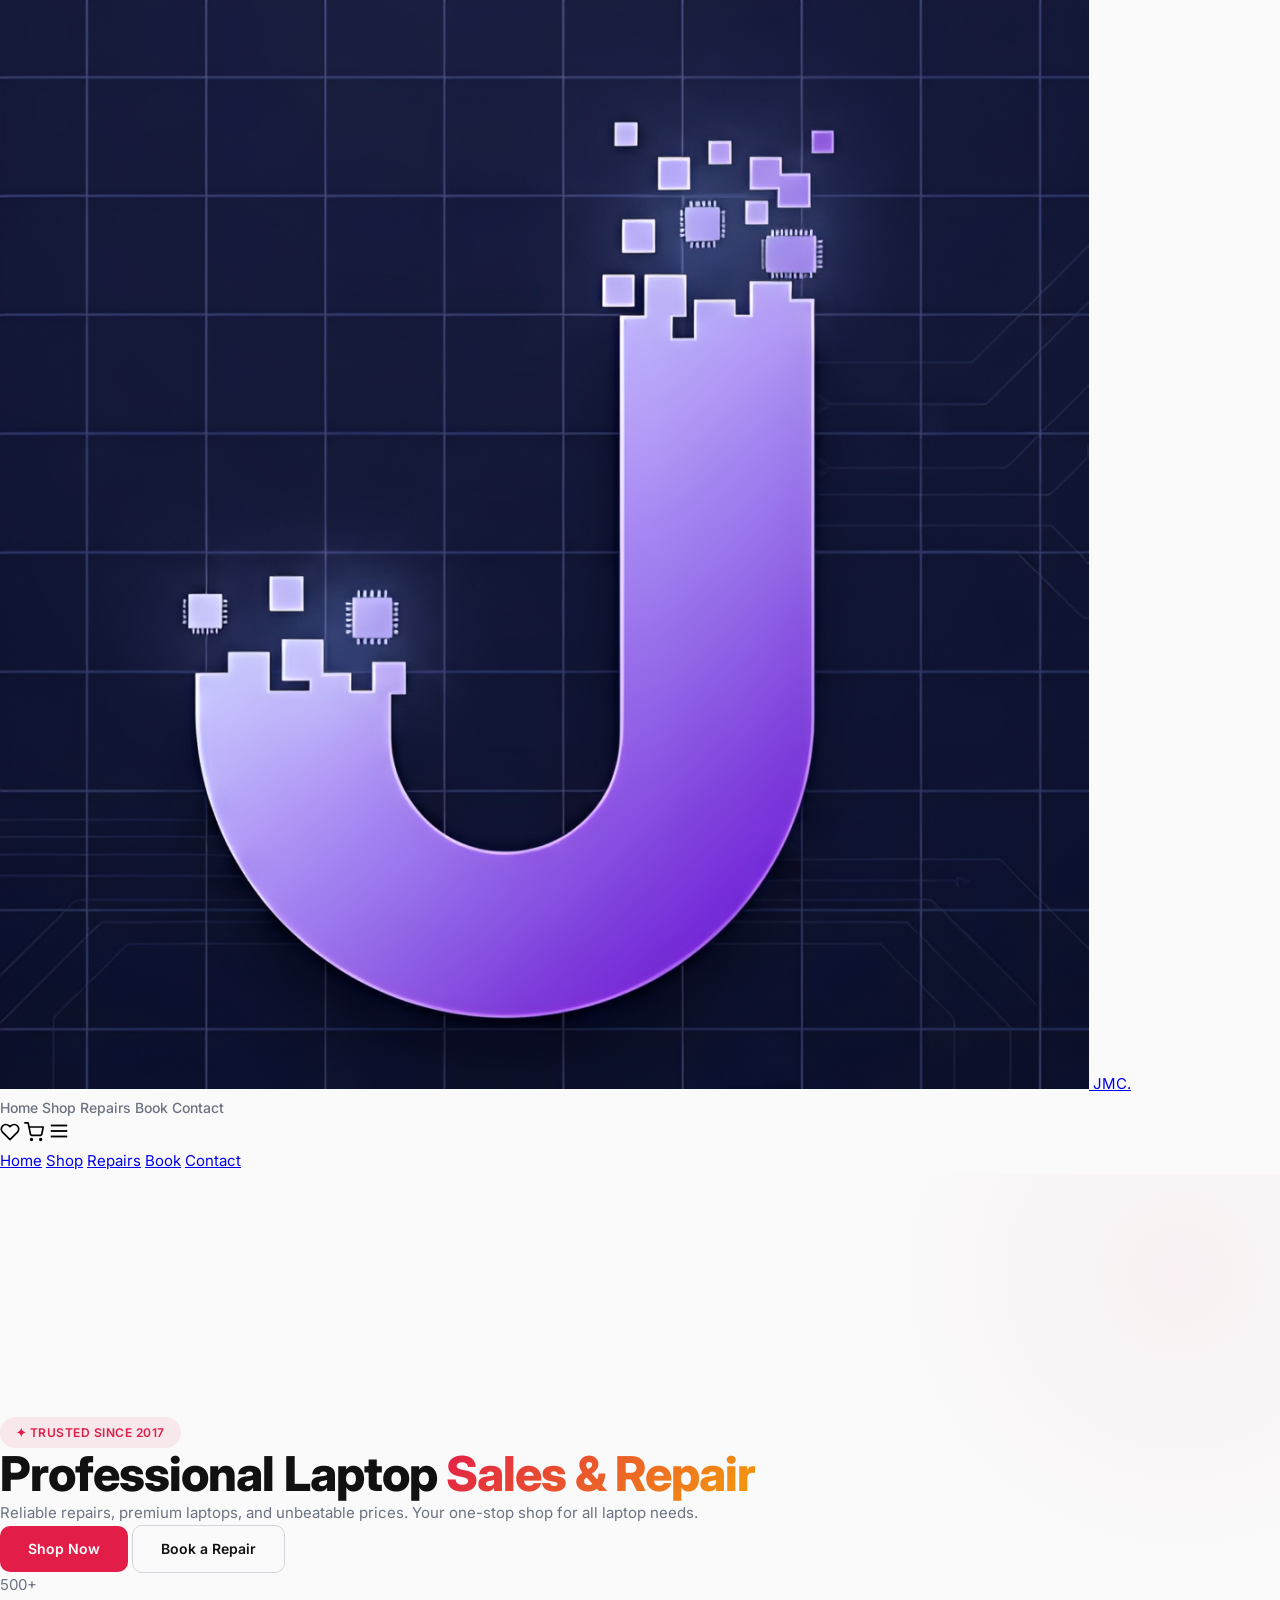
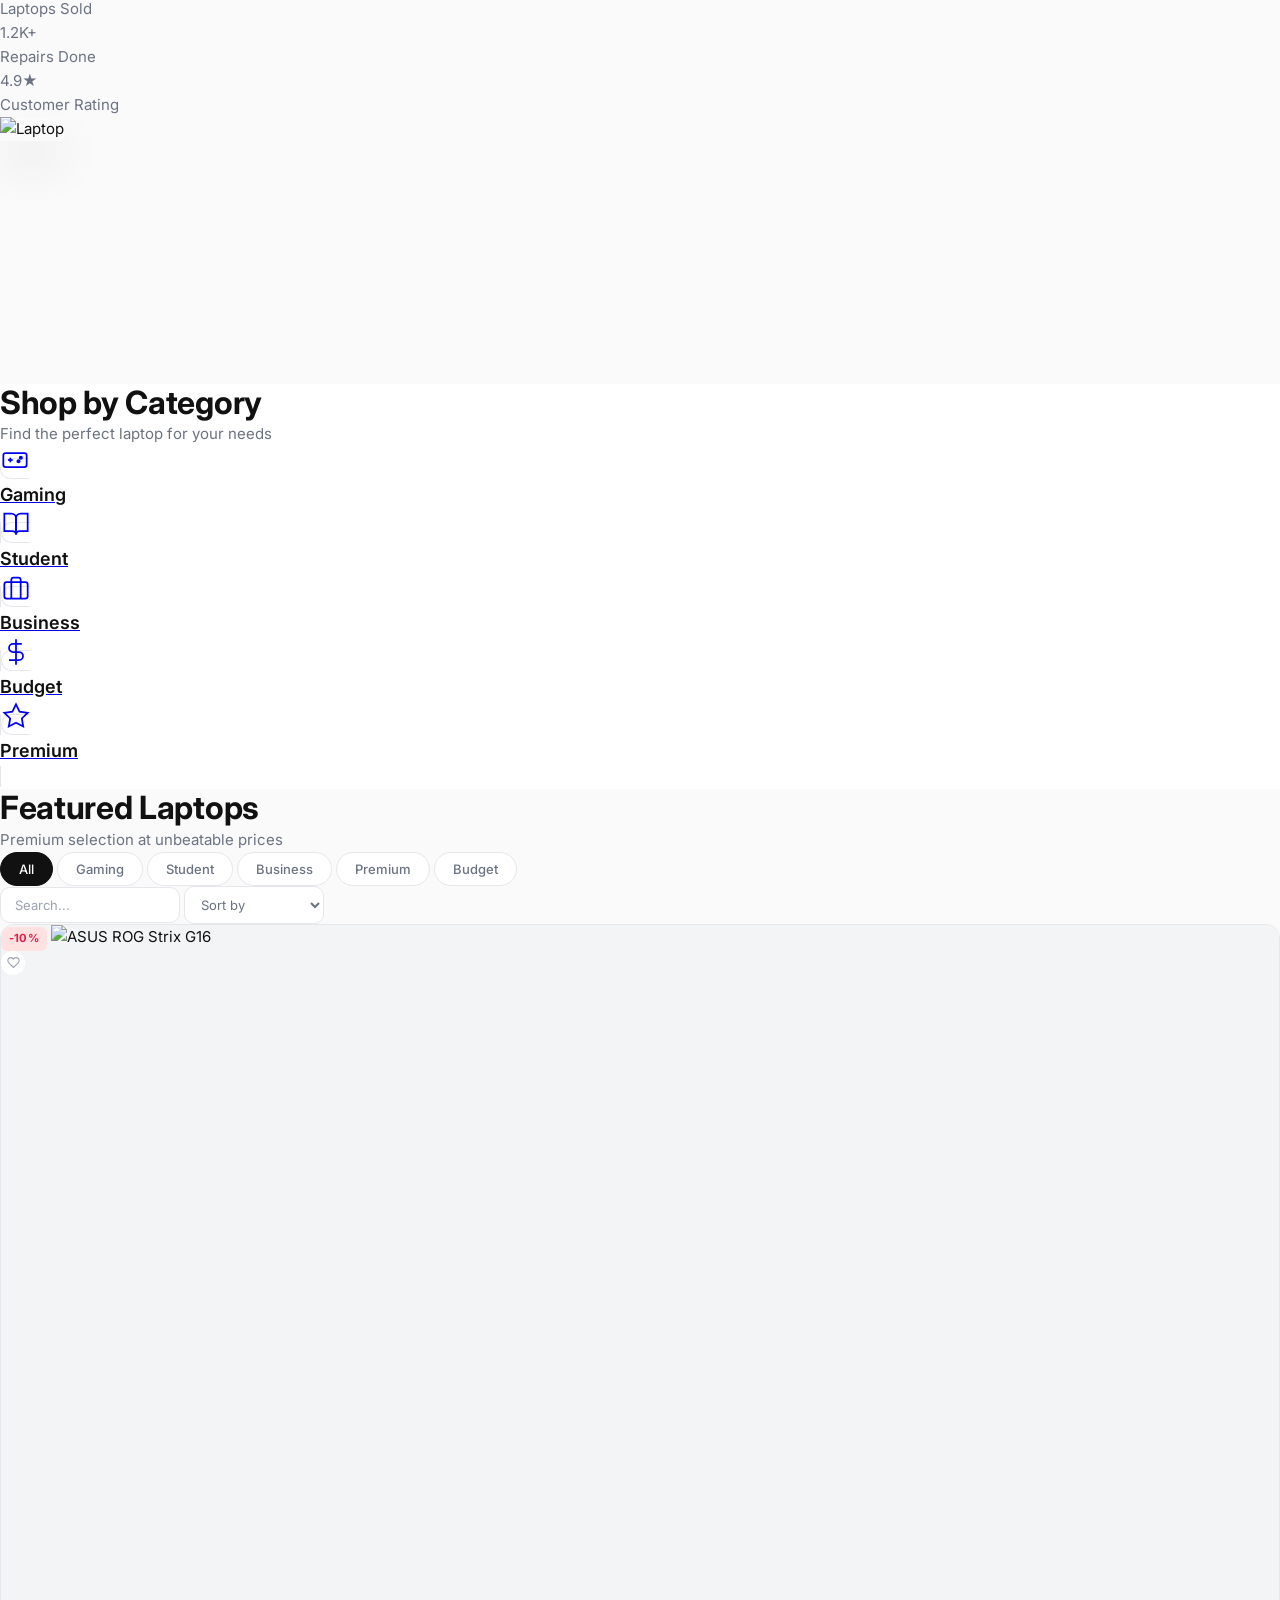
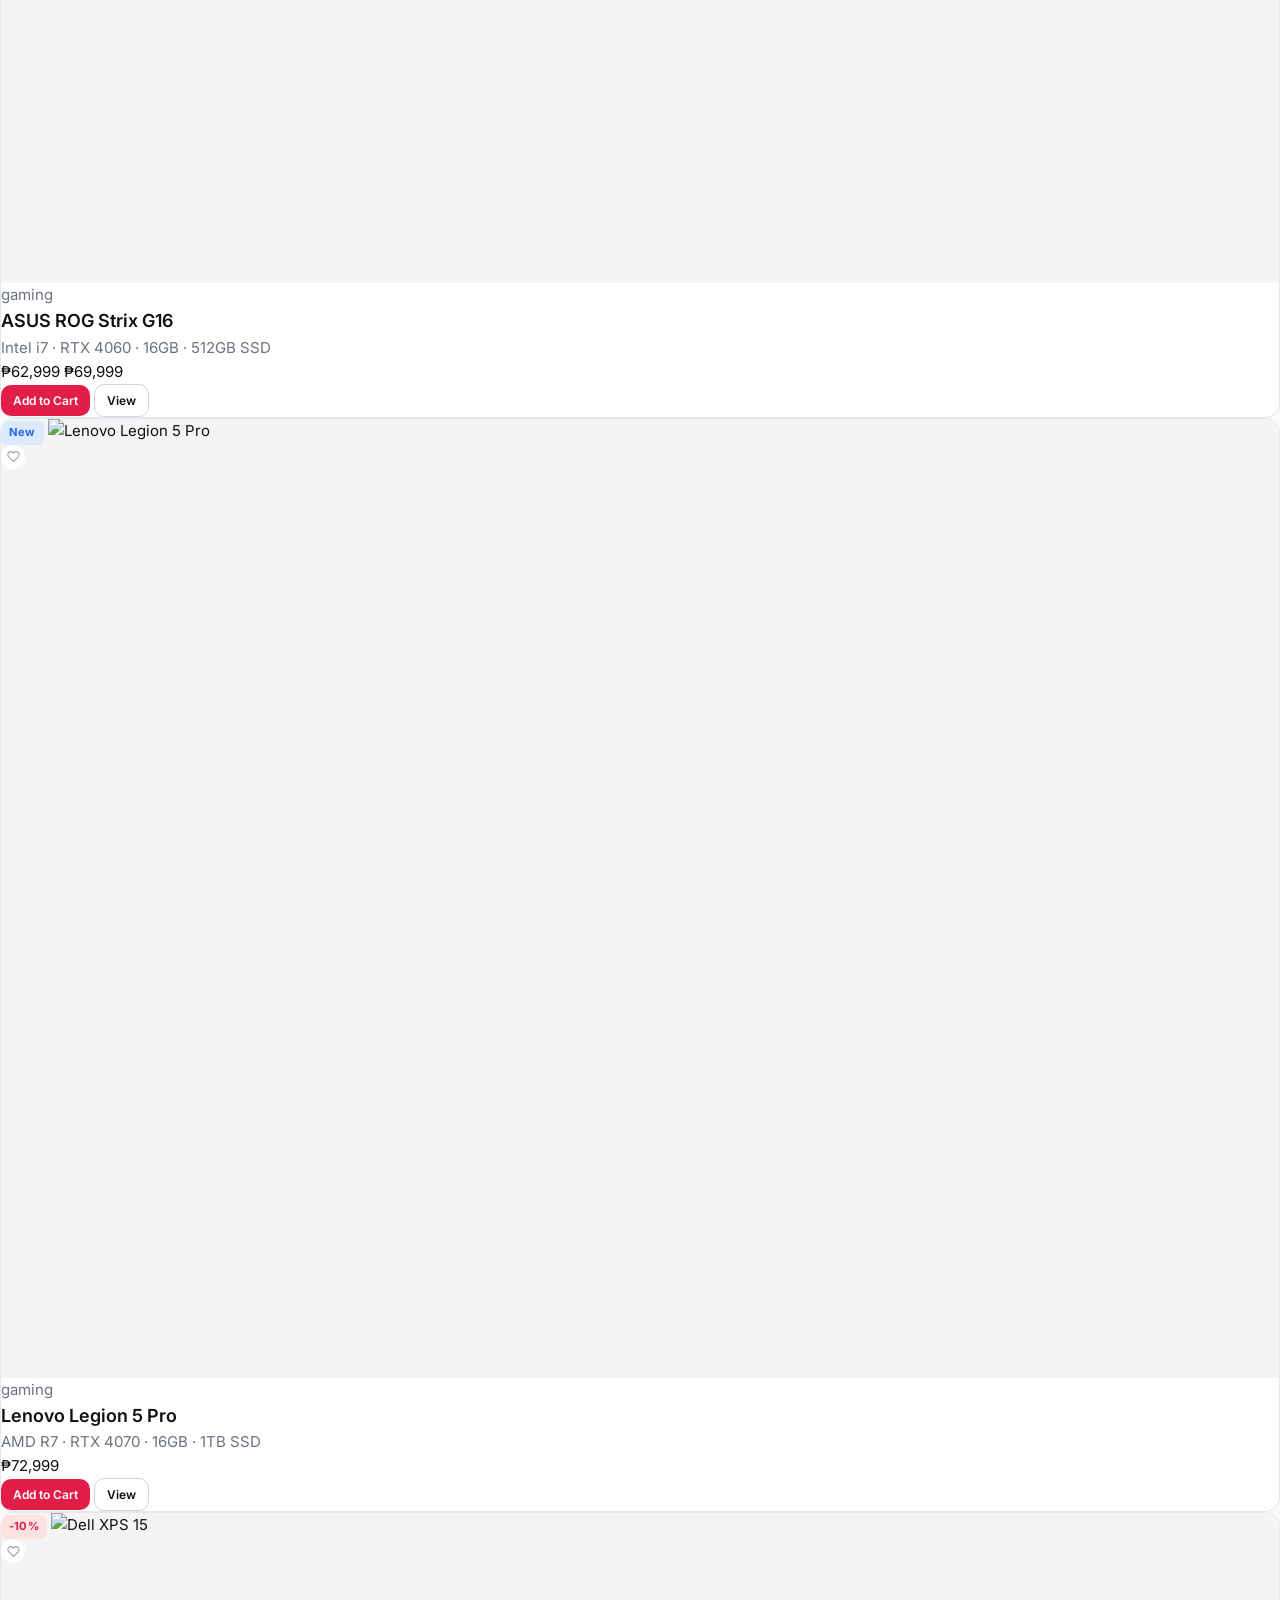
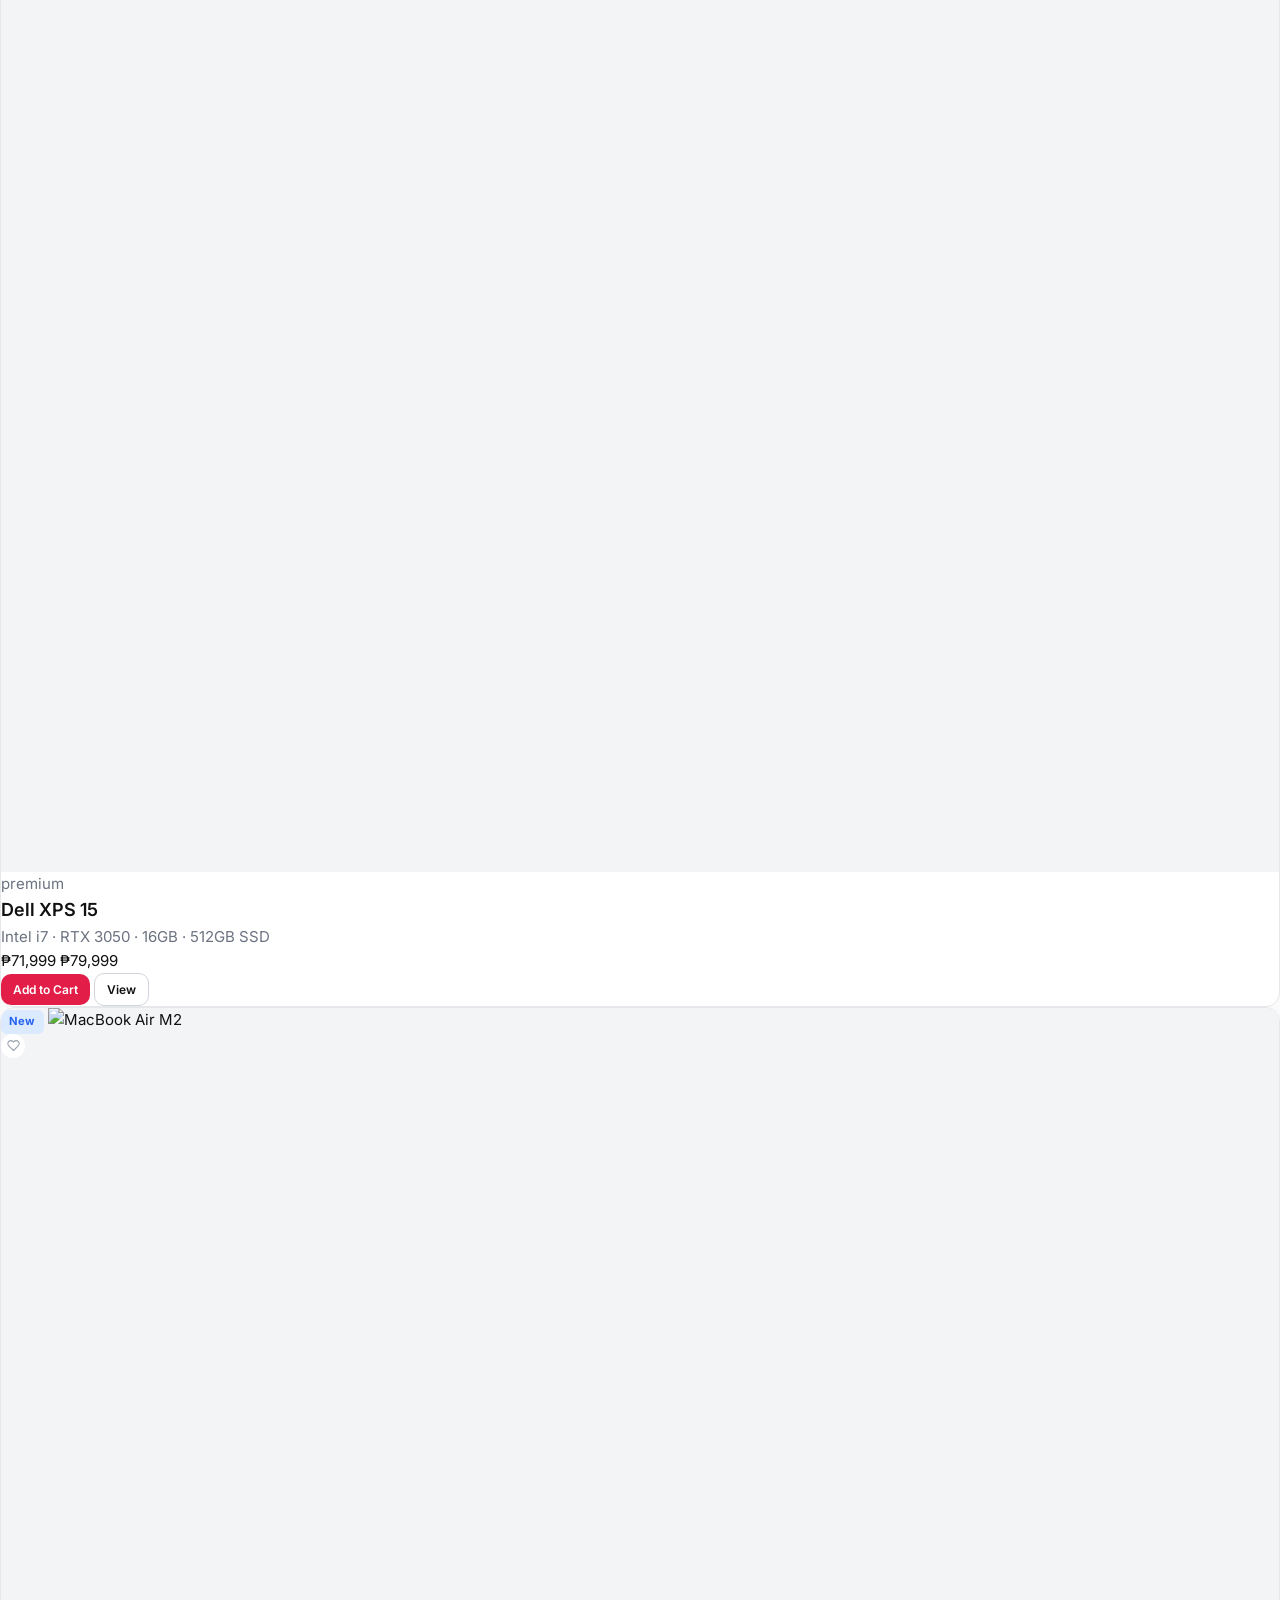
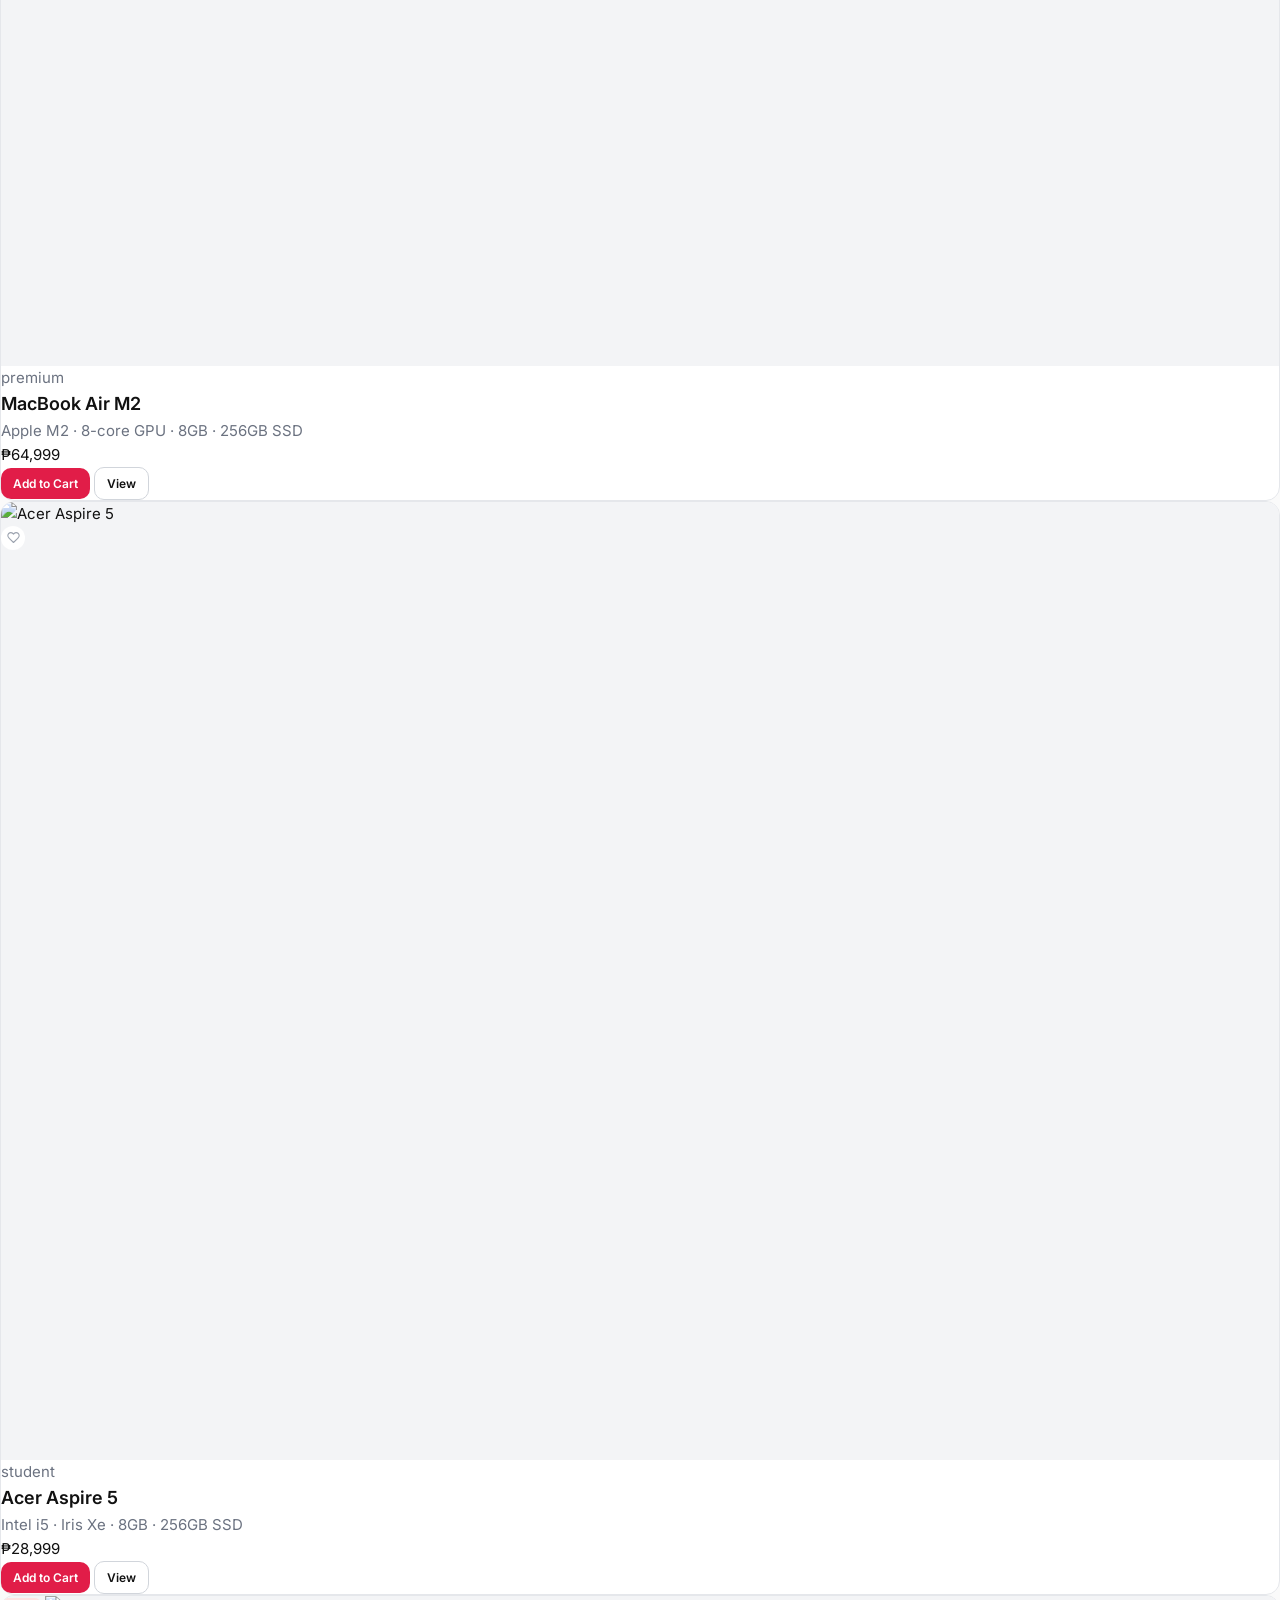
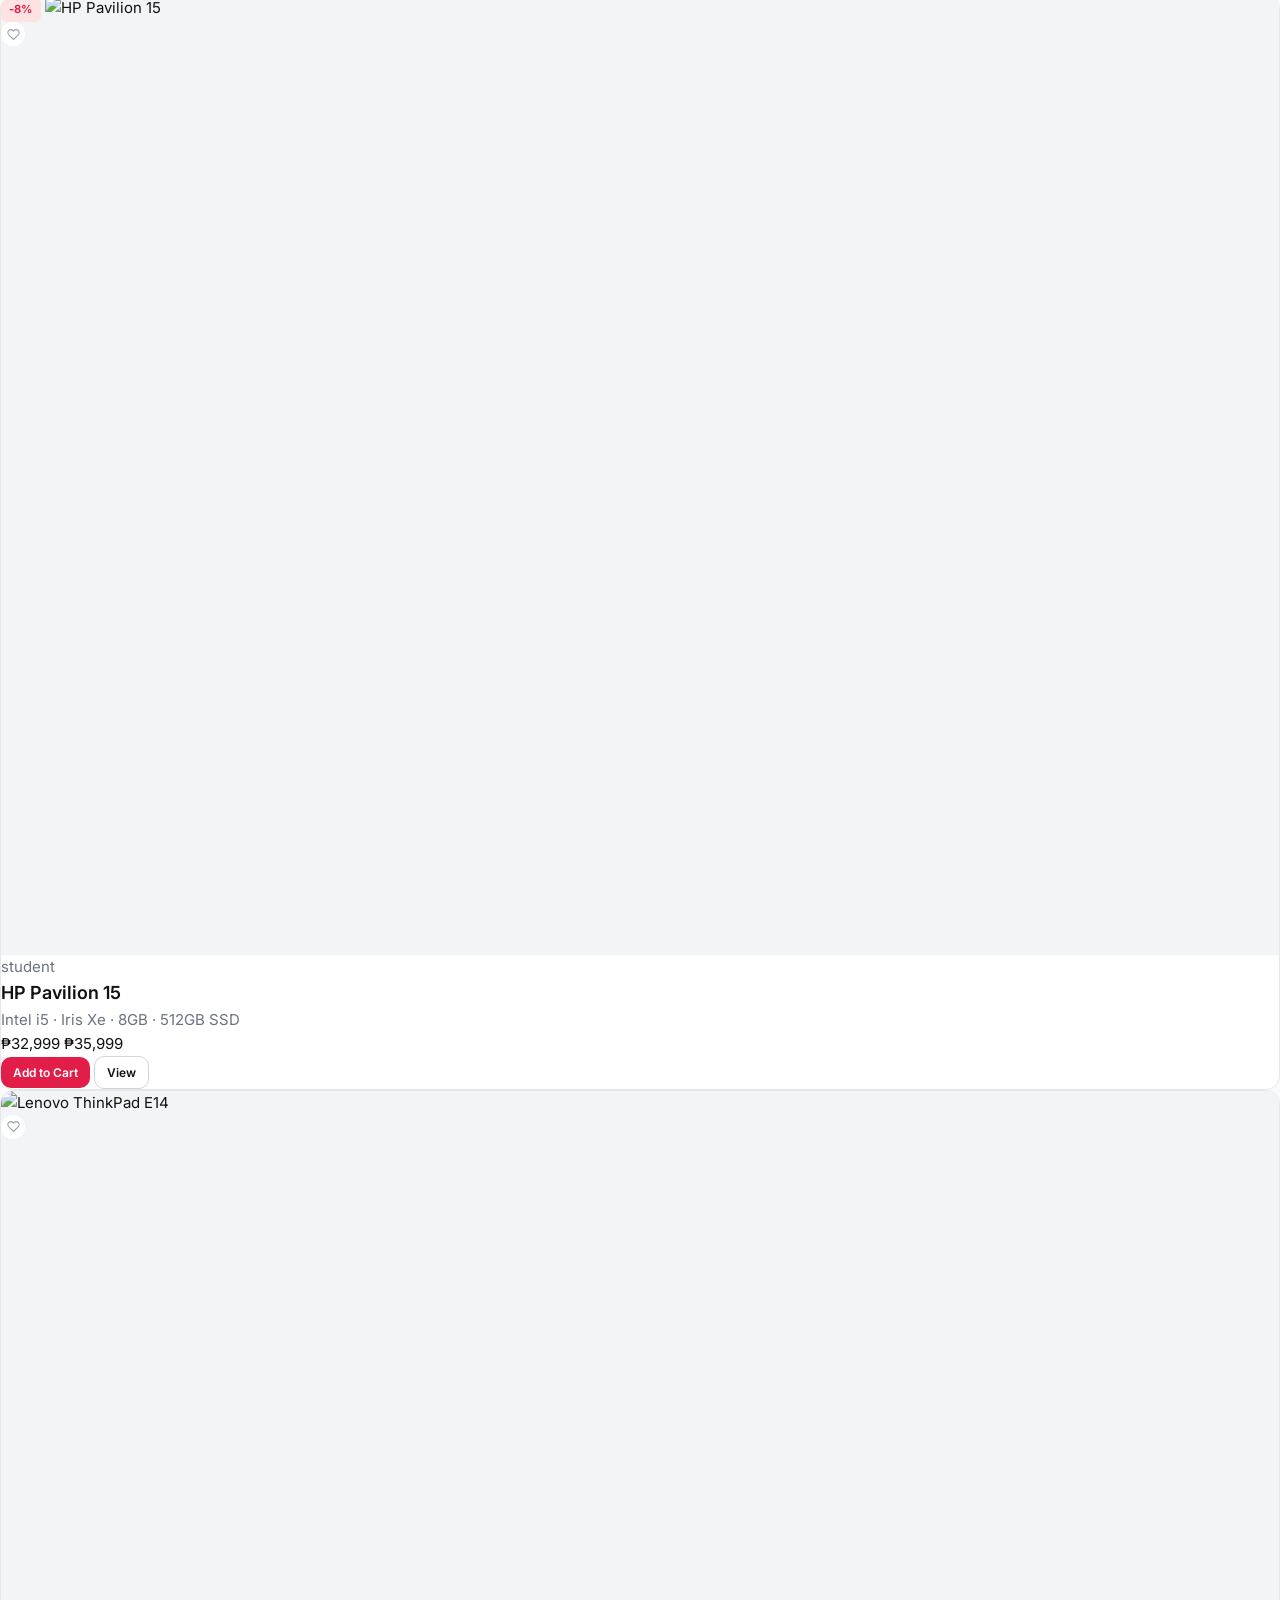
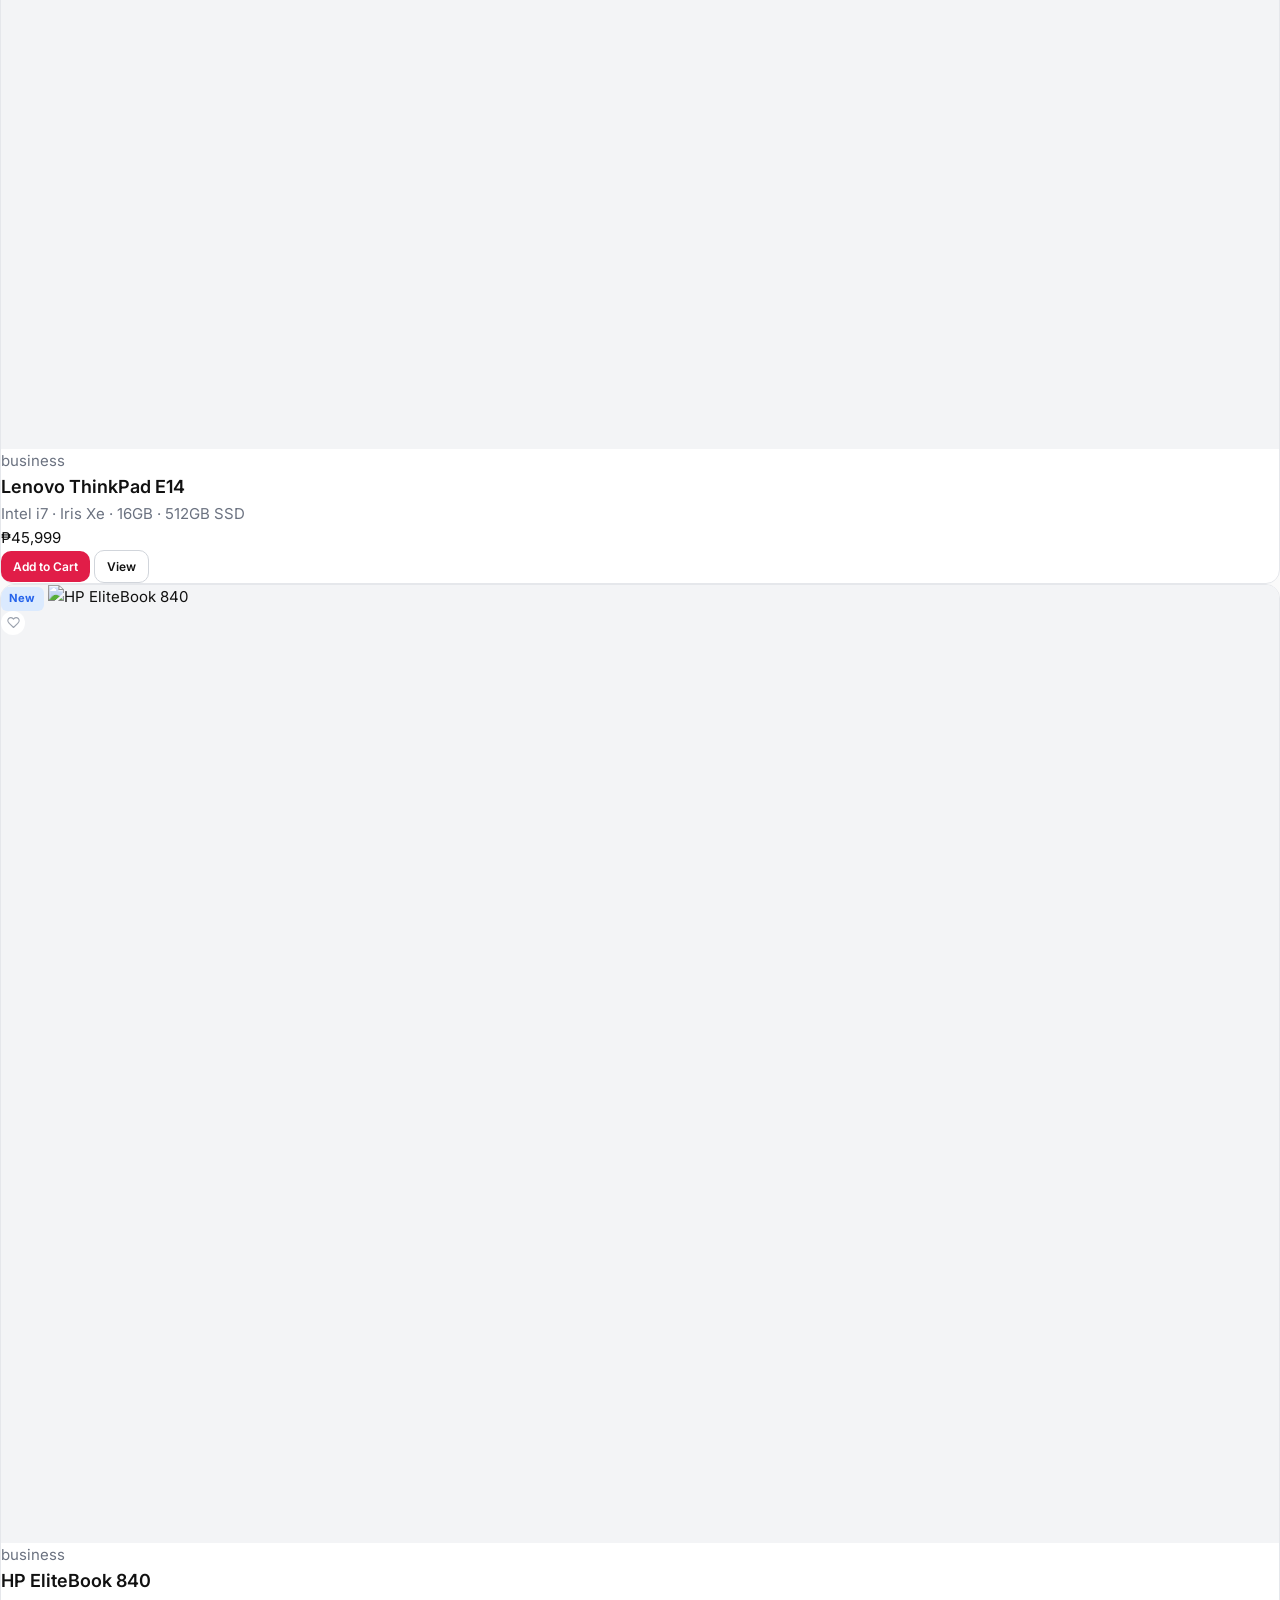
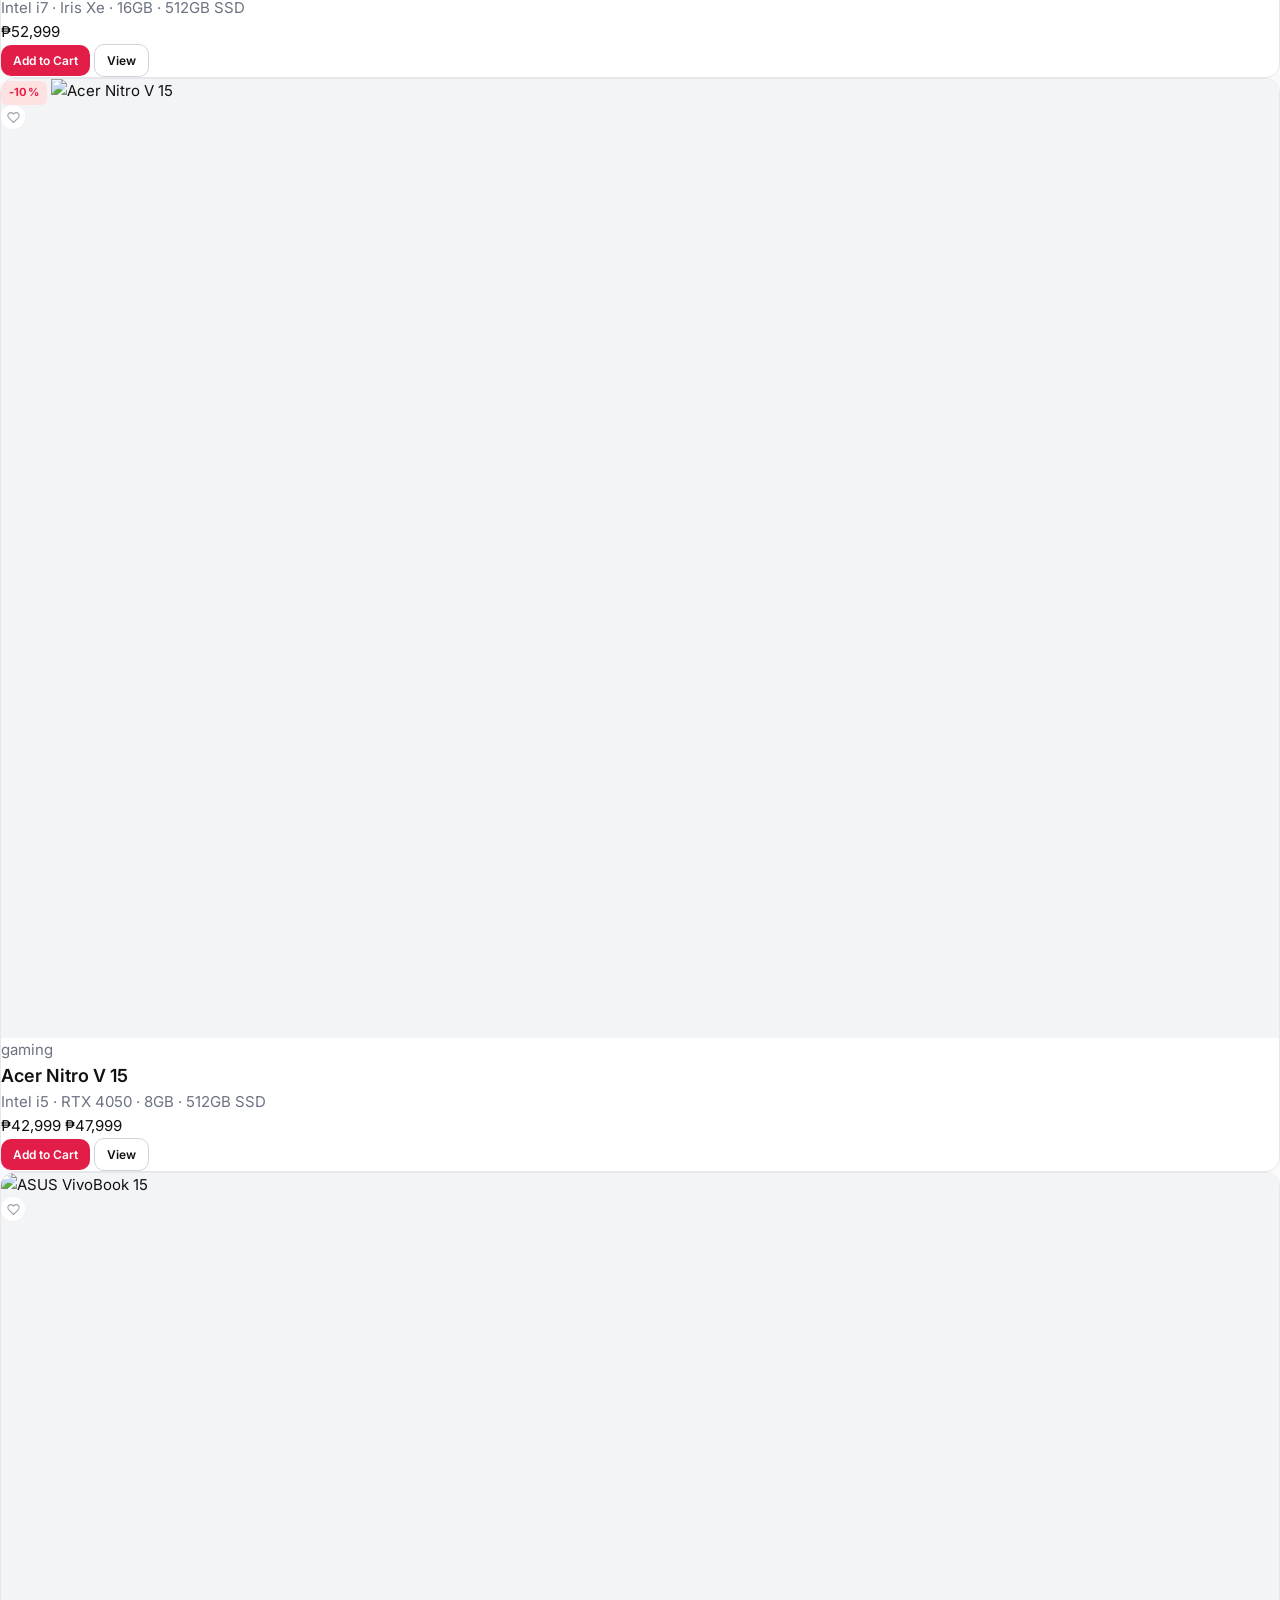
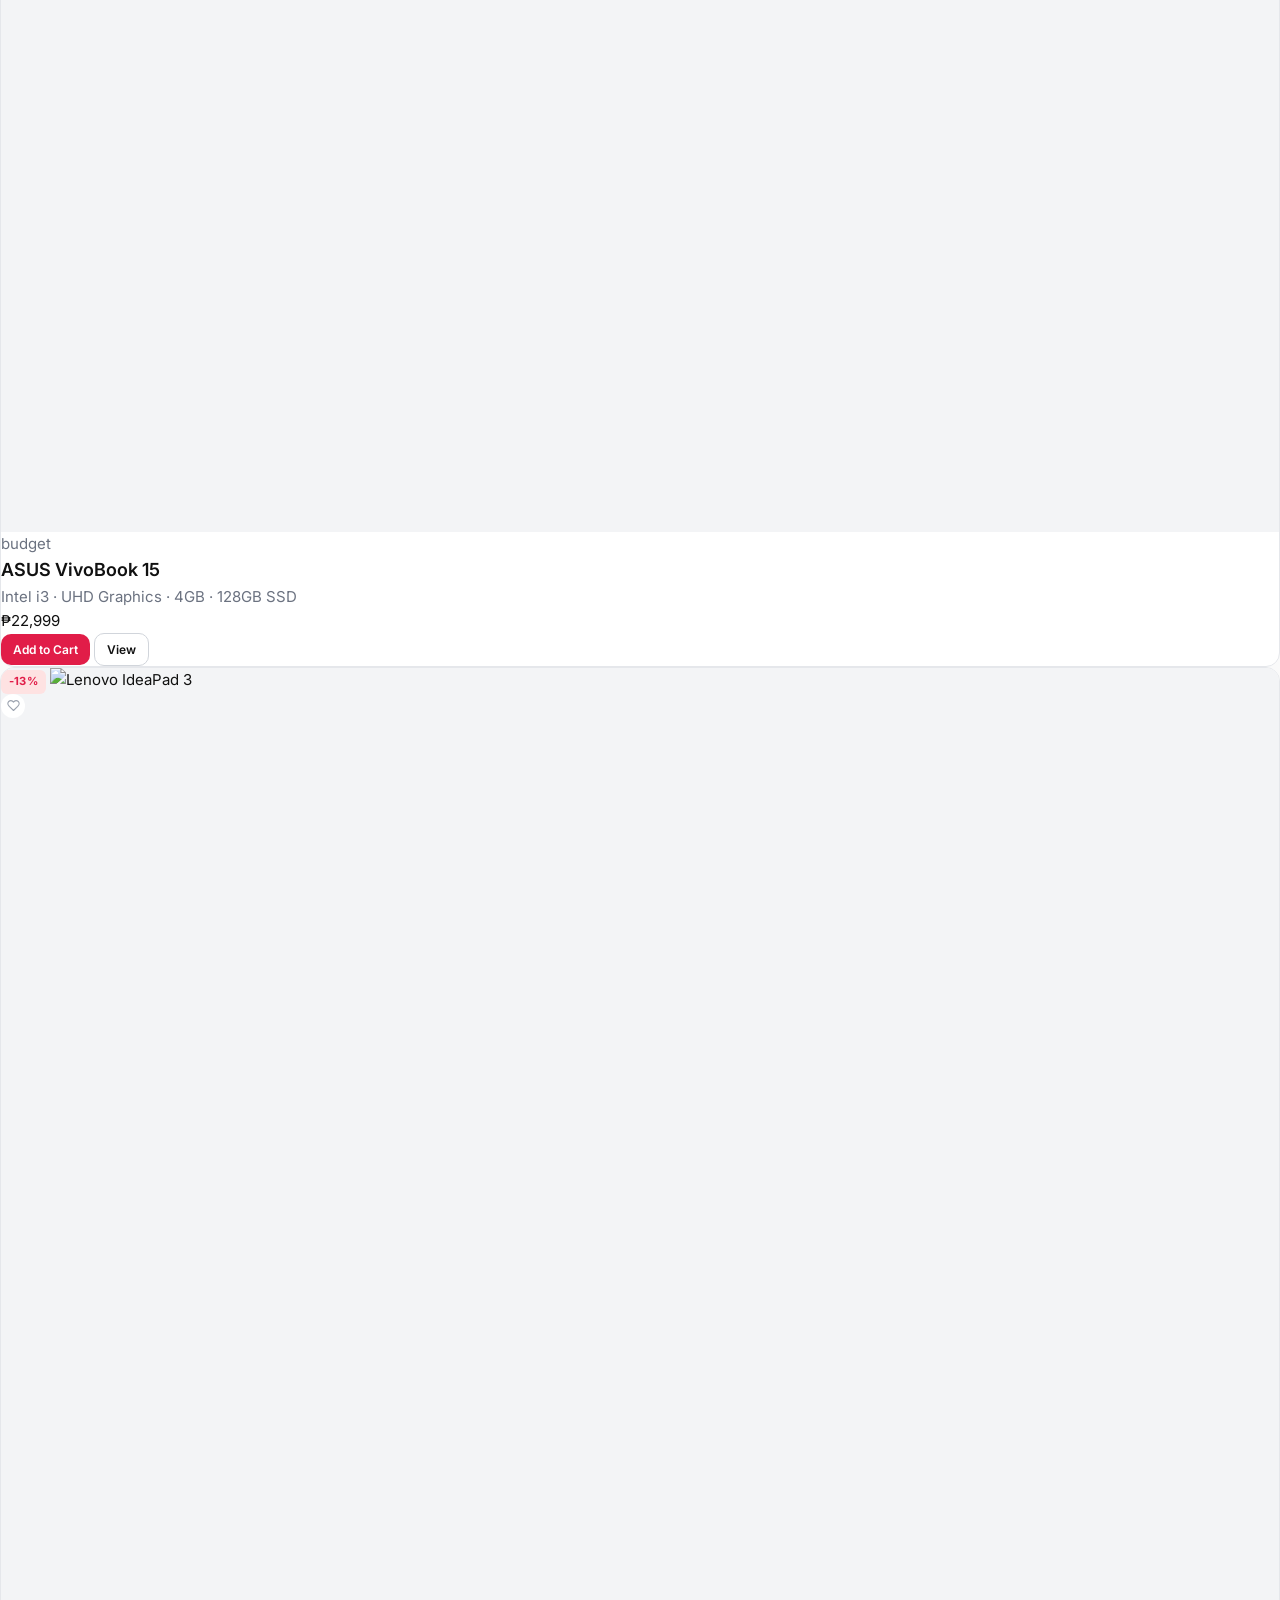
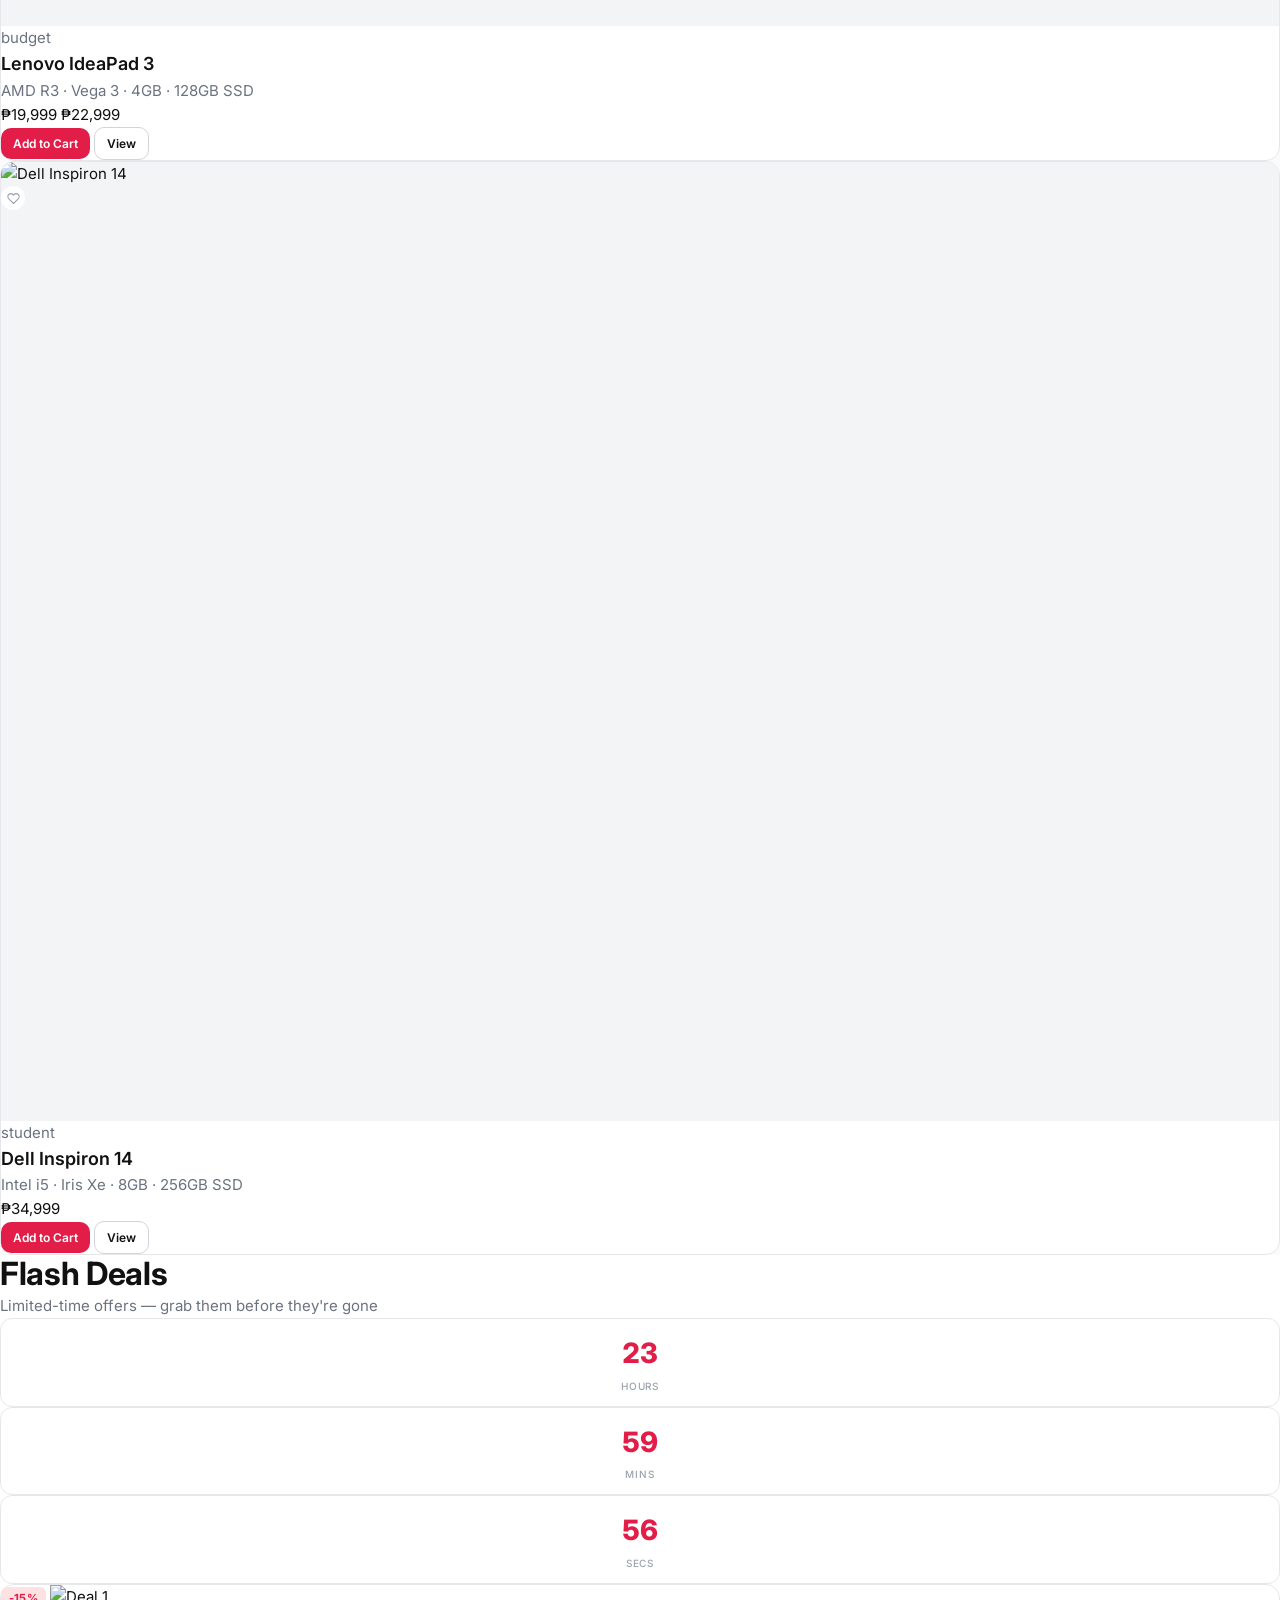
==== commit 5dbd78a8: "feat: add brand logo to favicon and navbar header" ====
--- a/index.html
+++ b/index.html
@@ -8,6 +8,7 @@
     <meta name="description"
         content="Professional laptop sales and repair services. Shop gaming, business, and student laptops at affordable prices.">
     <script src="https://cdn.tailwindcss.com"></script>
+    <link rel="icon" type="image/png" href="images/proto.png">
     <link rel="stylesheet" href="css/style.css">
     <link rel="stylesheet" href="https://unpkg.com/lucide-static@latest/font/lucide.css">
     <link rel="stylesheet" href="https://cdnjs.cloudflare.com/ajax/libs/font-awesome/6.5.0/css/all.min.css">
@@ -35,7 +36,10 @@
     <!-- NAVBAR -->
     <nav id="navbar" class="fixed top-0 w-full z-50">
         <div class="max-w-6xl mx-auto px-6 h-16 flex items-center justify-between">
-            <a href="#" class="text-lg font-bold text-gray-900 tracking-tight">JMC<span class="text-accent">.</span></a>
+            <a href="#" class="flex items-center gap-2 text-lg font-bold text-gray-900 tracking-tight">
+                <img src="images/proto.png" alt="JMC Logo" class="w-7 h-7 rounded-md object-cover">
+                JMC<span class="text-accent">.</span>
+            </a>
             <div class="hidden md:flex items-center gap-8">
                 <a href="#hero" class="nav-link">Home</a>
                 <a href="#products-section" class="nav-link">Shop</a>
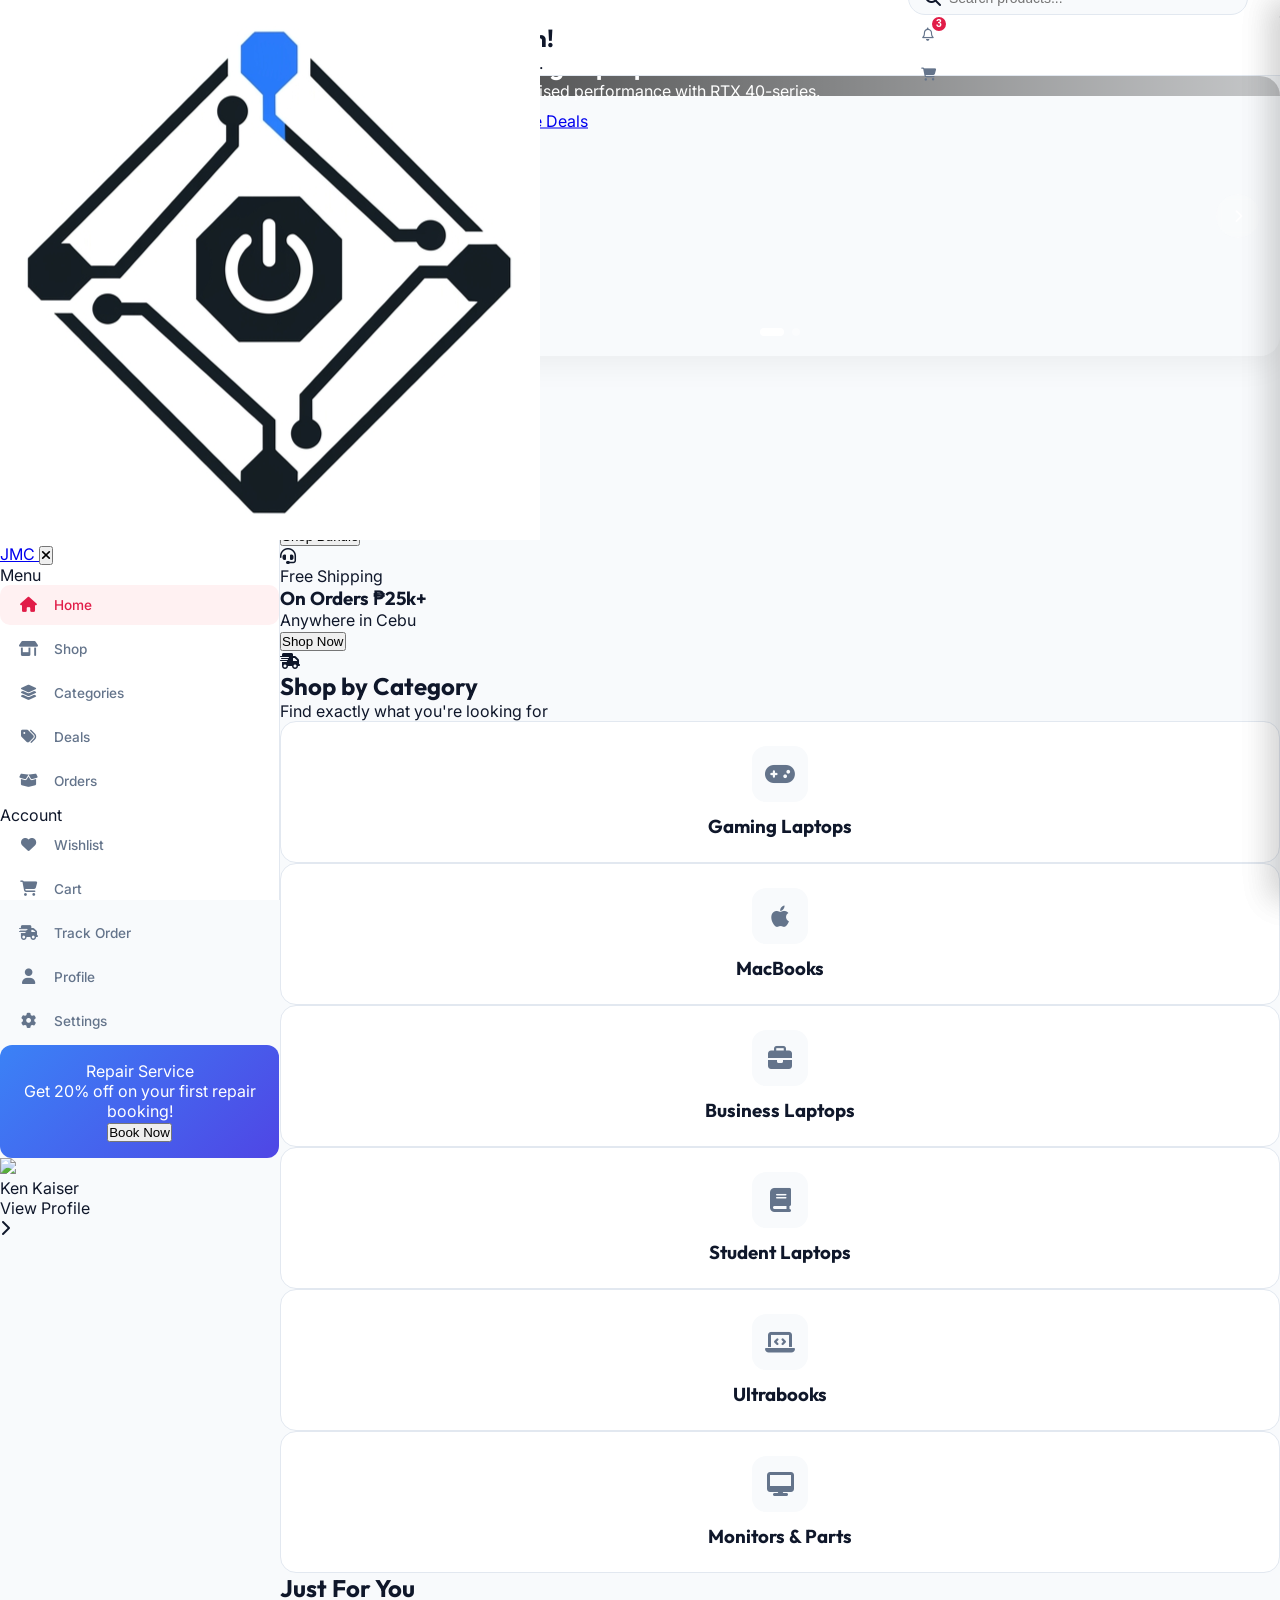
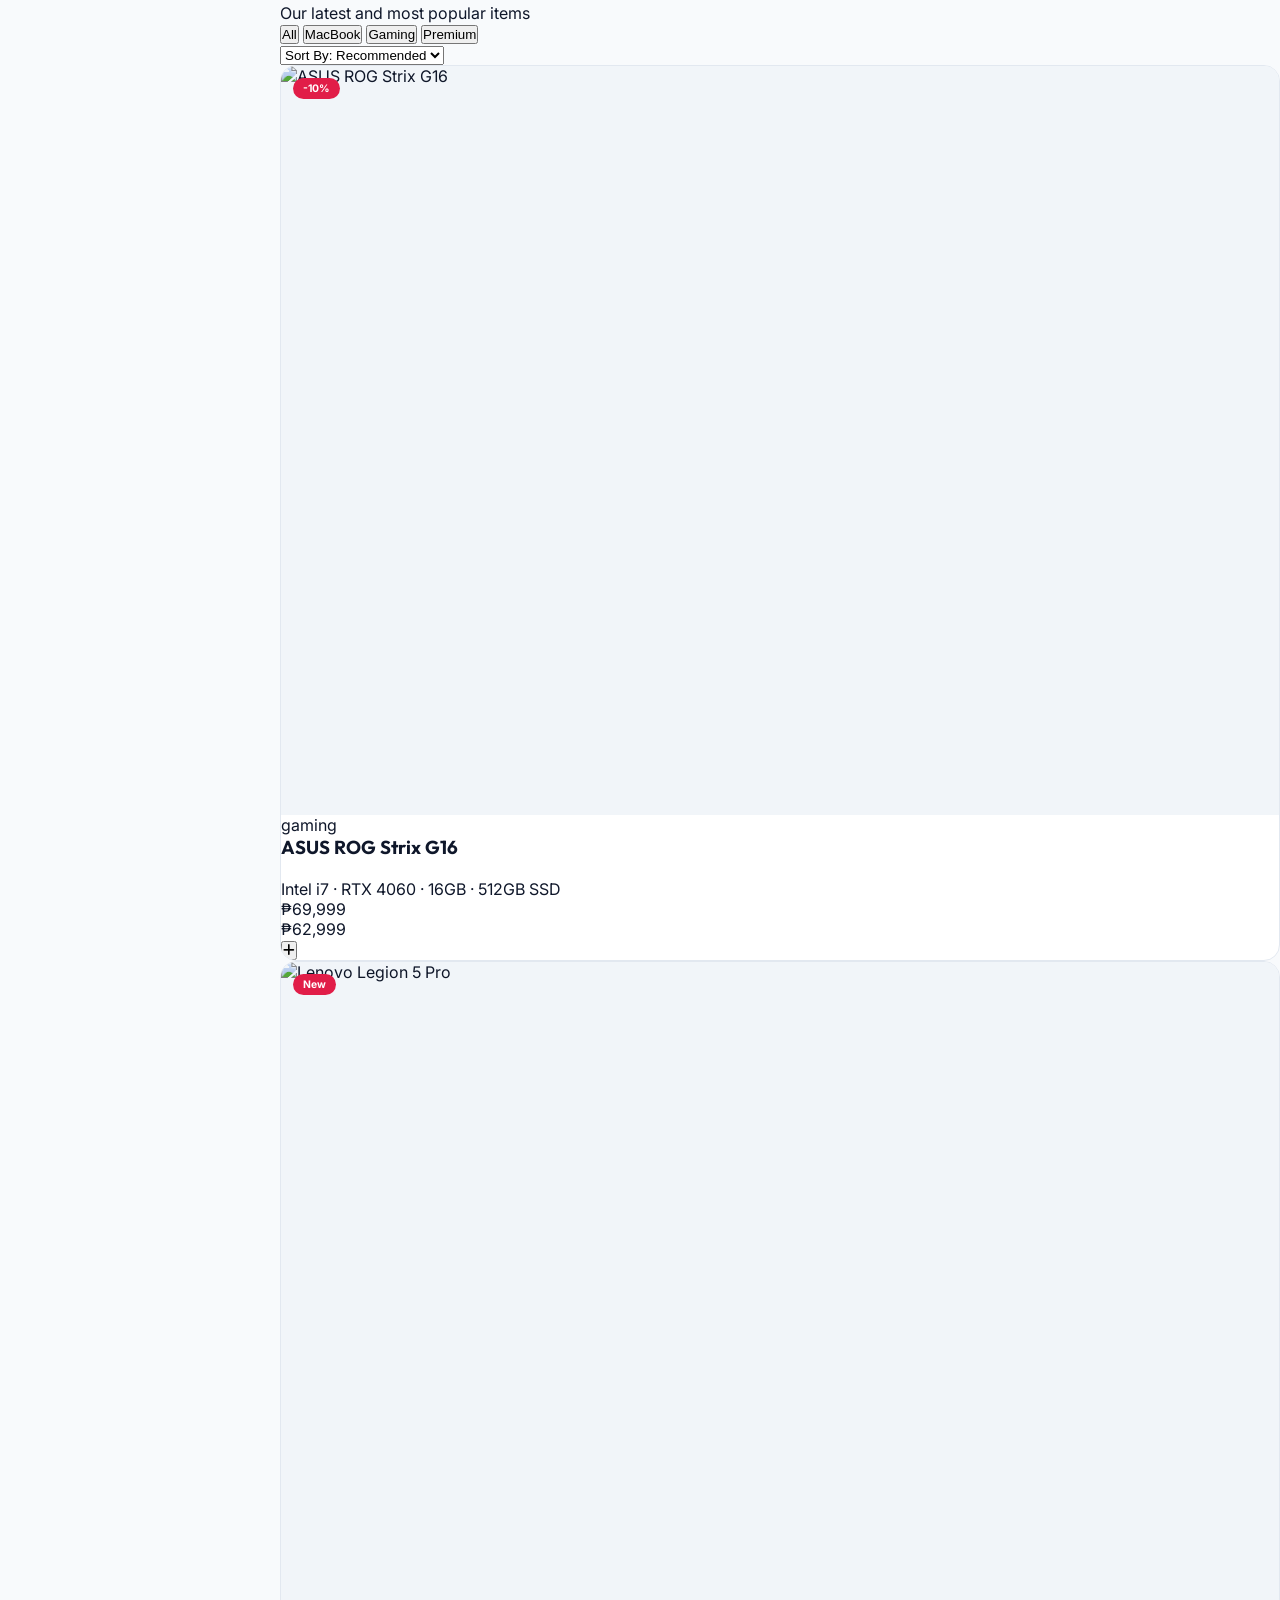
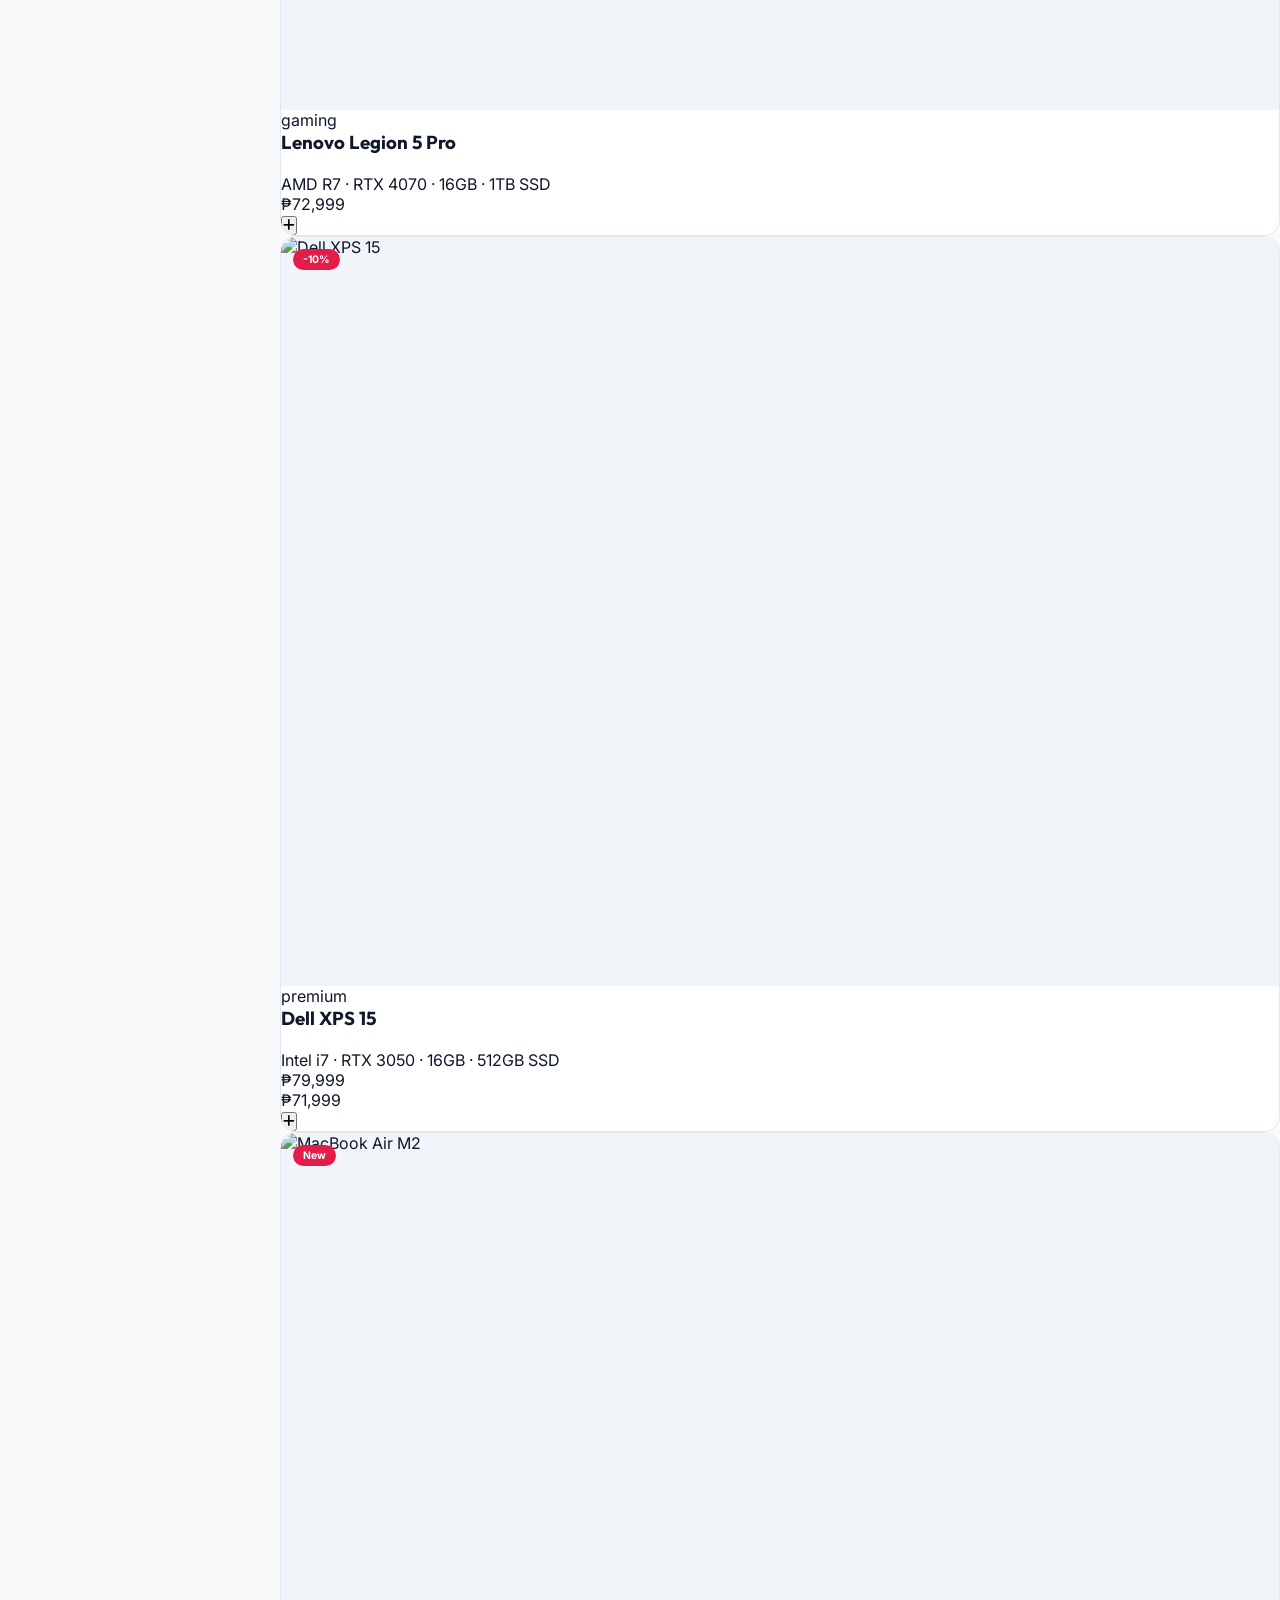
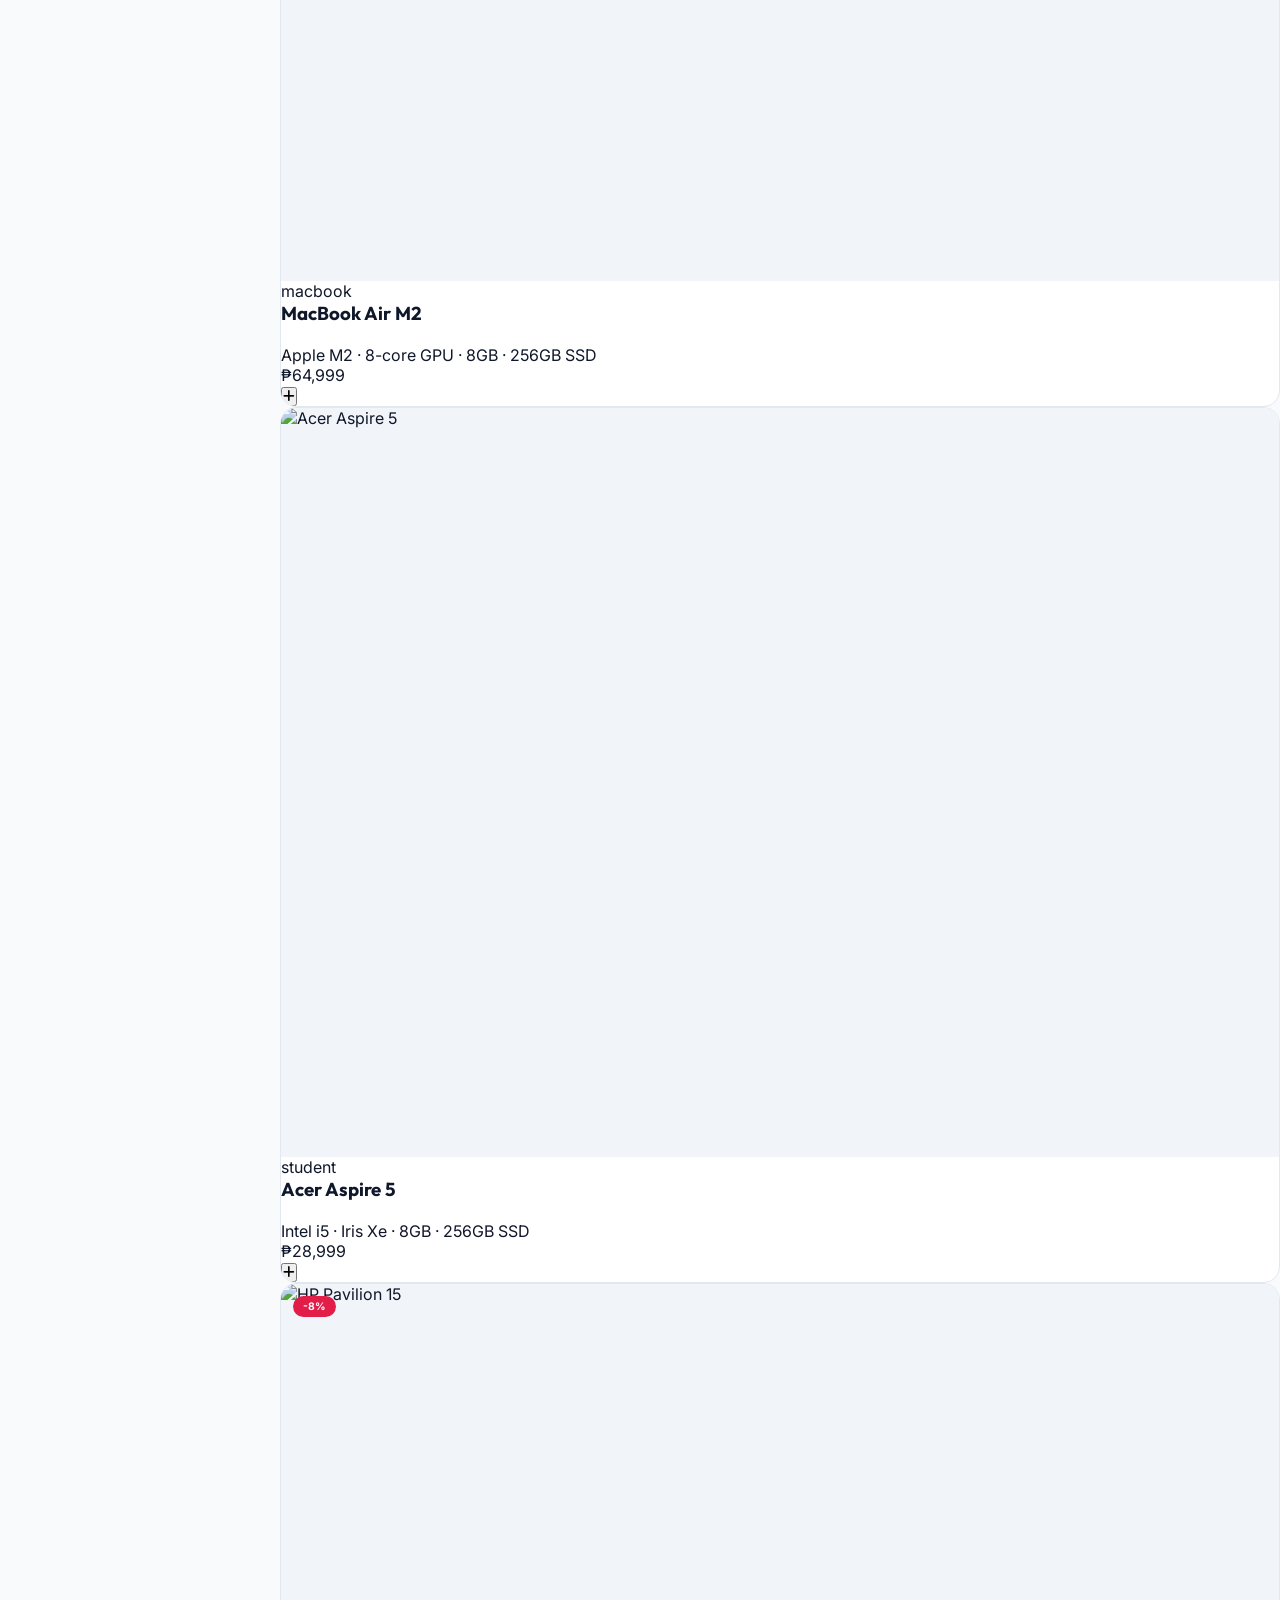
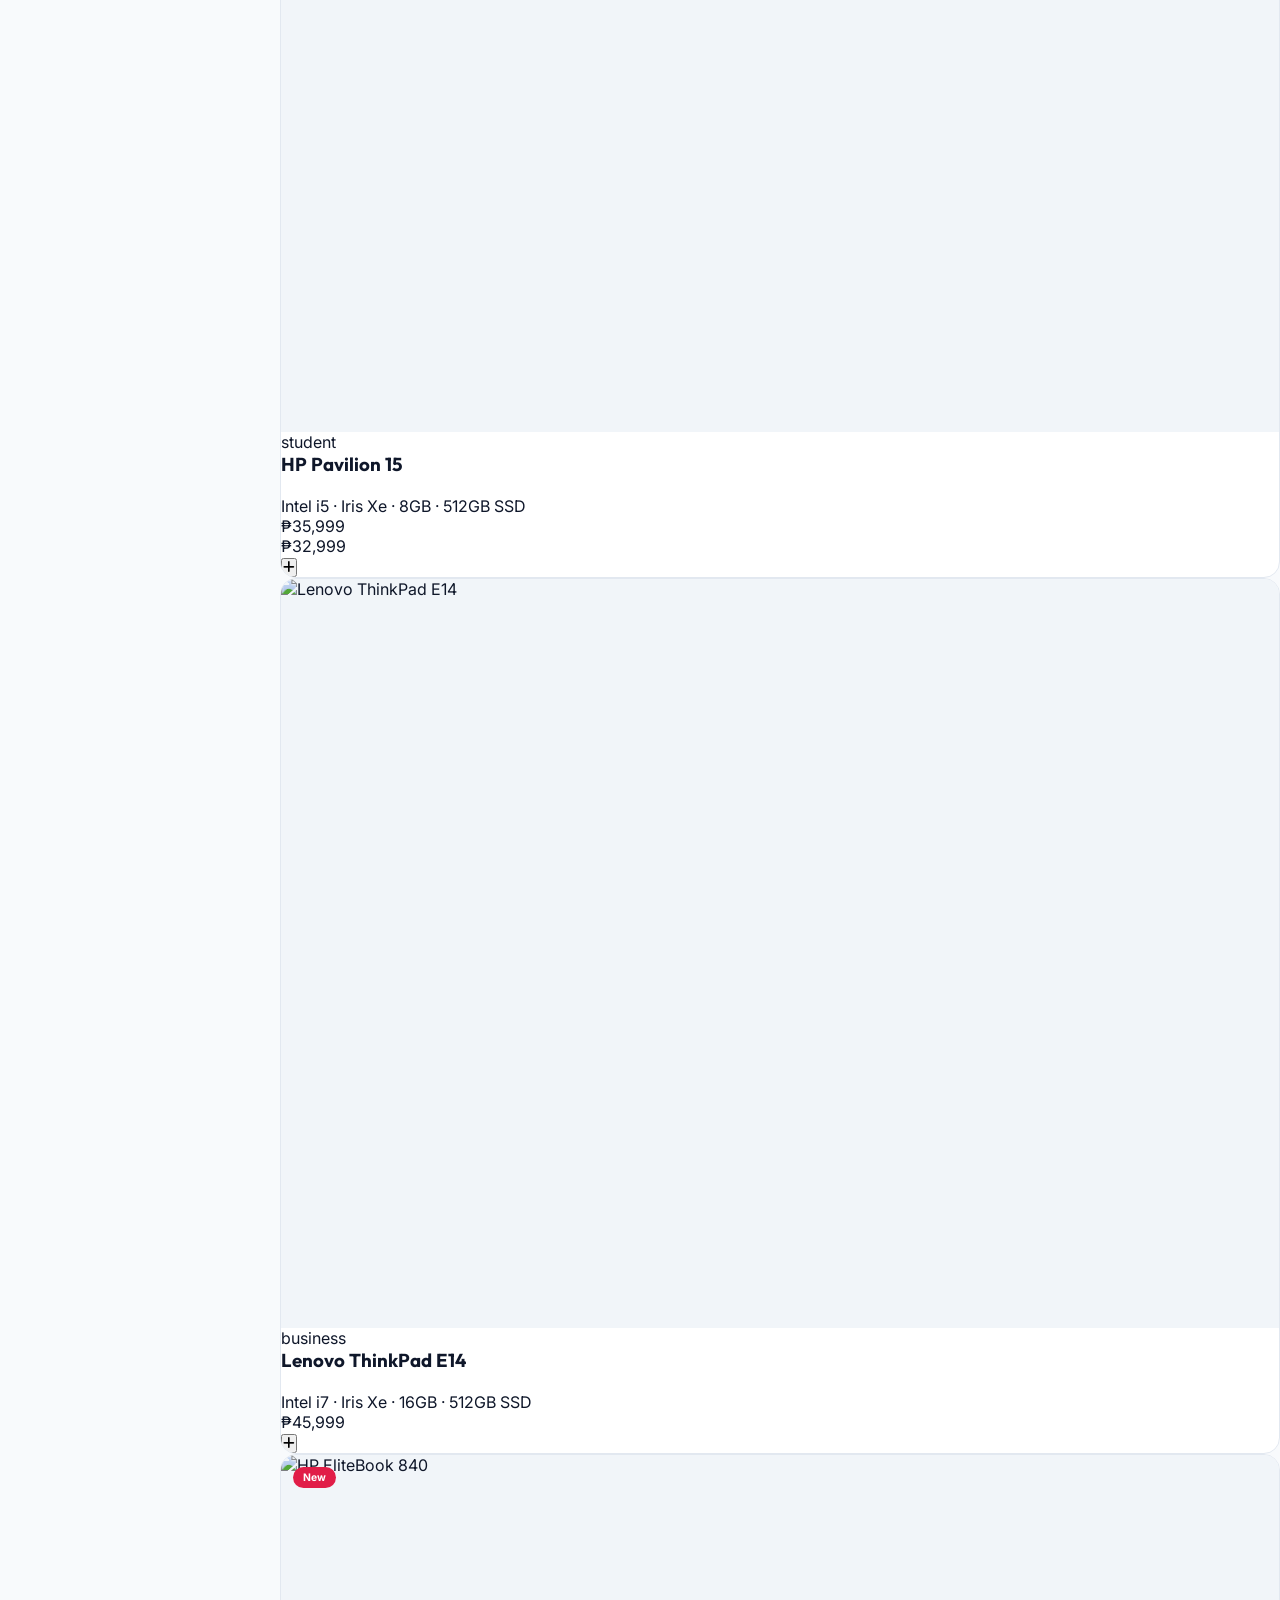
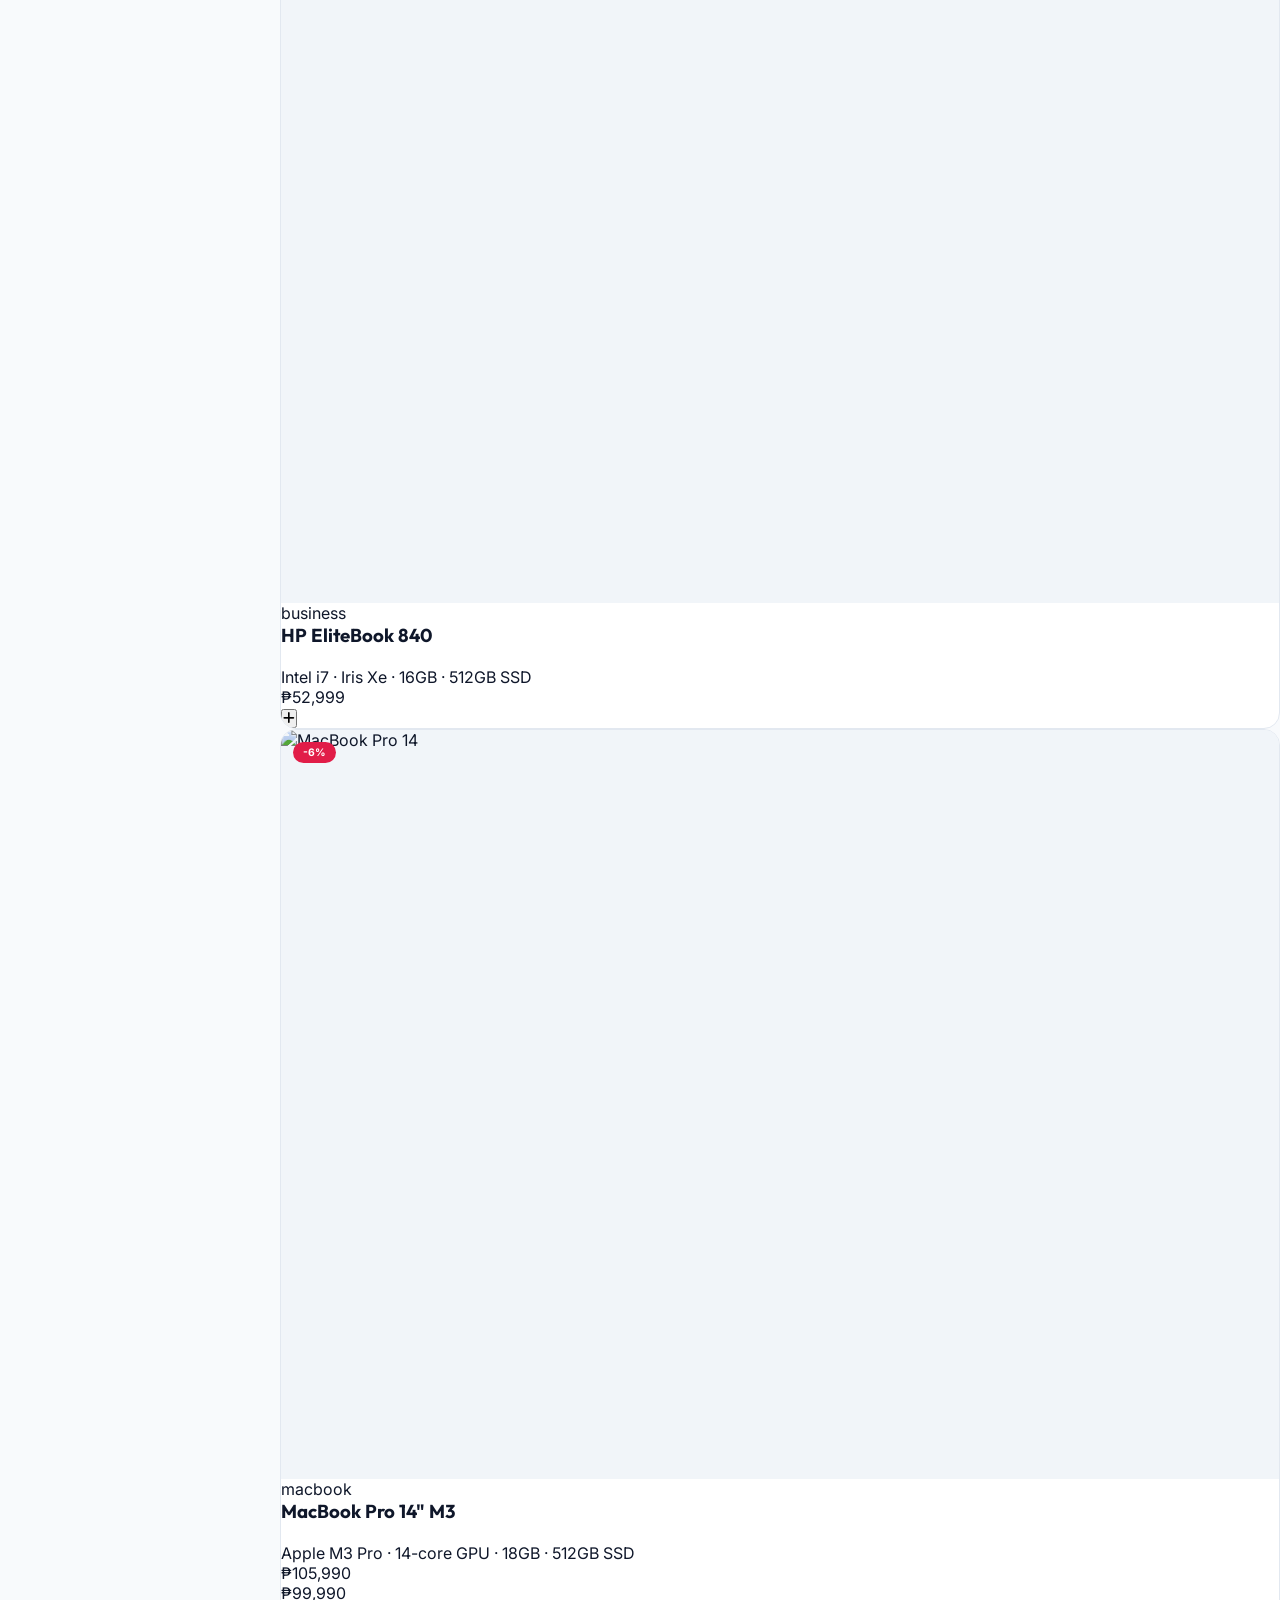
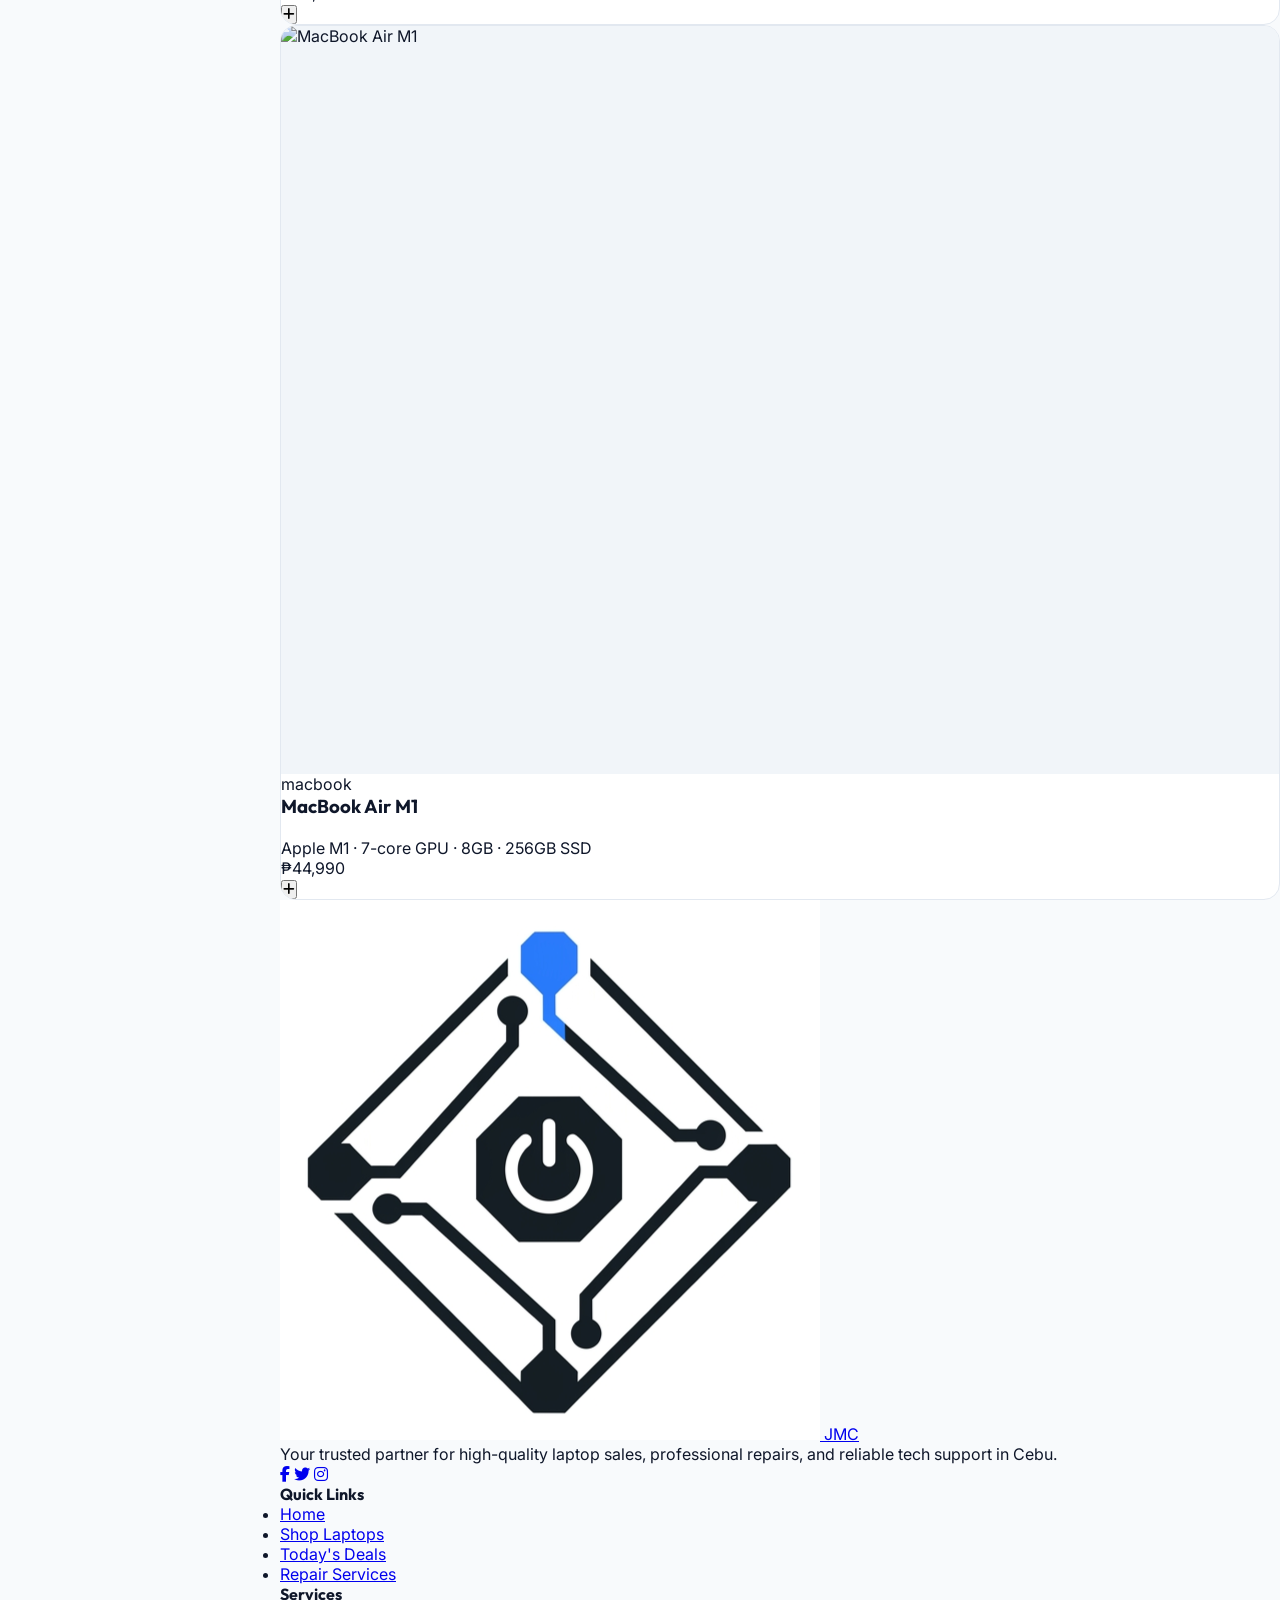
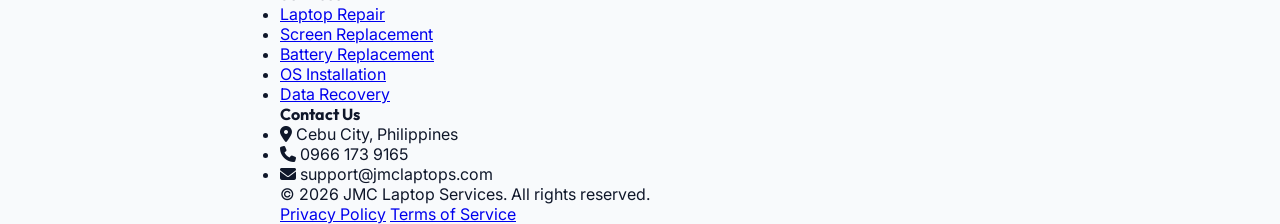
==== commit 102a4488: "refactor: simplify project structure by decoupling main layout into modular components and consolida" ====
--- a/index.html
+++ b/index.html
@@ -5,653 +5,590 @@
     <meta charset="UTF-8">
     <meta name="viewport" content="width=device-width,initial-scale=1.0">
     <title>JMC Laptop Services – Sales & Repair</title>
-    <meta name="description"
-        content="Professional laptop sales and repair services. Shop gaming, business, and student laptops at affordable prices.">
     <script src="https://cdn.tailwindcss.com"></script>
     <link rel="icon" type="image/png" href="images/proto.png">
     <link rel="stylesheet" href="css/style.css">
-    <link rel="stylesheet" href="https://unpkg.com/lucide-static@latest/font/lucide.css">
     <link rel="stylesheet" href="https://cdnjs.cloudflare.com/ajax/libs/font-awesome/6.5.0/css/all.min.css">
-    <script>
-        tailwind.config = {
-            theme: {
-                extend: {
-                    colors: {
-                        base: '#FAFAFA',
-                        surface: '#FFFFFF',
-                        border: '#E5E7EB',
-                        accent: '#E11D48',
-                    },
-                    fontFamily: {
-                        sans: ['Inter', '-apple-system', 'BlinkMacSystemFont', 'sans-serif'],
-                    }
-                }
-            }
-        }
-    </script>
 </head>
 
-<body class="bg-base text-gray-900">
-
-    <!-- NAVBAR -->
-    <nav id="navbar" class="fixed top-0 w-full z-50">
-        <div class="max-w-6xl mx-auto px-6 h-16 flex items-center justify-between">
-            <a href="#" class="flex items-center gap-2 text-lg font-bold text-gray-900 tracking-tight">
-                <img src="images/proto.png" alt="JMC Logo" class="w-7 h-7 rounded-md object-cover">
-                JMC<span class="text-accent">.</span>
-            </a>
-            <div class="hidden md:flex items-center gap-8">
-                <a href="#hero" class="nav-link">Home</a>
-                <a href="#products-section" class="nav-link">Shop</a>
-                <a href="#services" class="nav-link">Repairs</a>
-                <a href="#booking" class="nav-link">Book</a>
-                <a href="#contact" class="nav-link">Contact</a>
-            </div>
-            <div class="flex items-center gap-3">
-                <button onclick="toggleWishModal()" class="relative p-2 text-gray-500 hover:text-gray-900 transition"
-                    style="background:none;border:none;cursor:pointer">
-                    <svg width="20" height="20" viewBox="0 0 24 24" fill="none" stroke="currentColor" stroke-width="2"
-                        stroke-linecap="round" stroke-linejoin="round">
-                        <path
-                            d="M20.84 4.61a5.5 5.5 0 0 0-7.78 0L12 5.67l-1.06-1.06a5.5 5.5 0 0 0-7.78 7.78l1.06 1.06L12 21.23l7.78-7.78 1.06-1.06a5.5 5.5 0 0 0 0-7.78z" />
-                    </svg>
-                    <span
-                        class="wish-count absolute -top-1 -right-1 bg-accent text-white text-[10px] w-[18px] h-[18px] rounded-full flex items-center justify-center font-semibold"
-                        style="display:none"></span>
+<body class="bg-slate-50 text-slate-900">
+
+    <div class="app-container">
+        <!-- Mobile Sidebar Overlay -->
+        <div id="sidebar-overlay" class="sidebar-overlay" onclick="toggleSidebar()"></div>
+
+        <!-- Sidebar -->
+        <aside id="sidebar" class="sidebar flex flex-col">
+            <div class="p-6 flex items-center justify-between">
+                <a href="#" class="flex items-center gap-3 text-xl font-bold tracking-tight text-slate-900">
+                    <img src="images/proto.png" alt="JMC Logo" class="w-8 h-8 rounded-lg object-cover shadow-sm">
+                    JMC
+                </a>
+                <button onclick="toggleSidebar()" class="lg:hidden text-slate-500 hover:text-slate-900">
+                    <i class="fa-solid fa-xmark text-xl"></i>
                 </button>
-                <button onclick="toggleCart()" class="relative p-2 text-gray-500 hover:text-gray-900 transition"
-                    style="background:none;border:none;cursor:pointer">
-                    <svg width="20" height="20" viewBox="0 0 24 24" fill="none" stroke="currentColor" stroke-width="2"
-                        stroke-linecap="round" stroke-linejoin="round">
-                        <circle cx="9" cy="21" r="1" />
-                        <circle cx="20" cy="21" r="1" />
-                        <path d="M1 1h4l2.68 13.39a2 2 0 0 0 2 1.61h9.72a2 2 0 0 0 2-1.61L23 6H6" />
-                    </svg>
-                    <span
-                        class="cart-count absolute -top-1 -right-1 bg-accent text-white text-[10px] w-[18px] h-[18px] rounded-full flex items-center justify-center font-semibold"
-                        style="display:none"></span>
+            </div>
+
+            <div class="px-4 py-2 flex-1 overflow-y-auto">
+                <p class="px-4 text-xs font-semibold text-slate-400 uppercase tracking-wider mb-2 mt-2">Menu</p>
+                <nav class="space-y-1 mb-8">
+                    <a href="#hero" class="nav-link active"><i class="fa-solid fa-house"
+                            style="font-size: 0.95rem;"></i>
+                        Home</a>
+                    <a href=" #products" class="nav-link"><i class="fa-solid fa-shop" style="font-size: 0.95rem;"></i>
+                        Shop</a>
+                    <a href="#categories" class="nav-link"><i class="fa-solid fa-layer-group"
+                            style="font-size: 0.95rem;"></i> Categories</a>
+                    <a href="#deals" class="nav-link"><i class="fa-solid fa-tags" style="font-size: 0.95rem;"></i>
+                        Deals</a>
+                    <a href="#orders" class="nav-link"><i class="fa-solid fa-box-open" style="font-size: 0.95rem;"></i>
+                        Orders</a>
+                </nav>
+
+                <p class="px-4 text-xs font-semibold text-slate-400 uppercase tracking-wider mb-2">Account</p>
+                <nav class="space-y-1 mb-8">
+                    <a href="#" onclick="toggleWishModal()" class="nav-link"><i class="fa-solid fa-heart"
+                            style="font-size: 0.95rem;"></i>
+                        Wishlist</a>
+                    <a href="#" onclick="toggleCart()" class="nav-link"><i class="fa-solid fa-cart-shopping"
+                            style="font-size: 0.95rem;"></i>
+                        Cart</a>
+                    <a href="#" class="nav-link"><i class="fa-solid fa-truck-fast" style="font-size: 0.95rem;"></i>
+                        Track Order</a>
+                    <a href="#" class="nav-link"><i class="fa-solid fa-user" style="font-size: 0.95rem;"></i>
+                        Profile</a>
+                    <a href="#" class="nav-link"><i class="fa-solid fa-gear" style="font-size: 0.95rem;"></i>
+                        Settings</a>
+                </nav>
+
+                <div class="px-4 mb-6">
+                    <div class="promo-banner">
+                        <p class="text-xs font-bold uppercase mb-1">Repair Service</p>
+                        <p class="text-[13px] font-medium mb-3">Get 20% off on your first repair booking!</p>
+                        <button
+                            class="bg-white text-blue-800 text-xs font-bold py-2 px-4 rounded-lg w-full shadow-sm hover:shadow-md transition">Book
+                            Now</button>
+                    </div>
+                </div>
+            </div>
+
+            <div class="p-4 border-t border-slate-200">
+                <div class="flex items-center gap-3 cursor-pointer hover:bg-slate-50 p-2 rounded-xl transition">
+                    <img src="https://ui-avatars.com/api/?name=Ken+Kaiser&background=004FFF&color=fff"
+                        class="w-10 h-10 rounded-full">
+                    <div class="flex-1 min-w-0">
+                        <p class="text-sm font-bold text-slate-900 truncate">Ken Kaiser</p>
+                        <p class="text-xs text-slate-600 truncate">View Profile</p>
+                    </div>
+                    <i class="fa-solid fa-chevron-right text-slate-400 text-xs"></i>
+                </div>
+            </div>
+        </aside>
+
+        <!-- Main Content -->
+        <main class="main-content">
+
+            <!-- Top Header -->
+            <header class="top-header">
+                <div class="flex items-center gap-4">
+                    <button onclick="toggleSidebar()"
+                        class="lg:hidden text-slate-600 text-xl w-10 h-10 flex items-center justify-center">
+                        <i class="fa-solid fa-bars"></i>
+                    </button>
+                    <div>
+                        <h2 class="text-lg font-bold text-slate-900 hidden sm:block">Good Afternoon, Ken!</h2>
+                        <p class="text-xs text-slate-500 hidden sm:block">Find the perfect laptop for you.</p>
+                    </div>
+                </div>
+                <div class="flex items-center gap-4">
+                    <div class="search-bar hidden md:flex">
+                        <i class="fa-solid fa-magnifying-glass text-slate-400"></i>
+                        <input type="text" oninput="handleSearch(this.value)" placeholder="Search products...">
+                    </div>
+                    <button onclick="toggleNotifications()" class="header-btn" title="Notifications">
+                        <i class="fa-regular fa-bell text-lg"></i>
+                        <span class="badge-count" id="notif-count">3</span>
+                    </button>
+                    <button onclick="toggleCart()" class="header-btn bg-rose-50 text-rose-600" title="Cart">
+                        <i class="fa-solid fa-cart-shopping text-lg"></i>
+                        <span class="badge-count cart-count" style="display:none">0</span>
+                    </button>
+                </div>
+            </header>
+
+            <div class="p-4 lg:p-10 max-w-7xl mx-auto w-full">
+
+                <!-- Hero Carousel -->
+                <section id="hero" class="mb-16 reveal">
+                    <div class="hero-carousel" id="carousel">
+                        <div class="carousel-inner" id="carousel-inner">
+                            <div class="carousel-item">
+                                <img src="https://images.unsplash.com/photo-1593640408182-31c70c8268f5?auto=format&fit=crop&w=1200&q=80"
+                                    alt="Banner 1">
+                                <div class="carousel-overlay"></div>
+                                <div class="carousel-content">
+                                    <span
+                                        class="inline-block py-1 px-3 rounded-full bg-rose-600 text-xs font-bold mb-4 tracking-wider uppercase">Mega
+                                        Sale</span>
+                                    <h1 class="text-4xl md:text-5xl font-bold mb-4 leading-tight">Next-Gen Gaming
+                                        Laptops</h1>
+                                    <p class="text-lg text-slate-200 mb-8 opacity-90">Experience uncompromised
+                                        performance with RTX 40-series.</p>
+                                    <div class="flex gap-4">
+                                        <a href="#products" class="btn-primary shadow-lg shadow-rose-600/30">Shop
+                                            Now</a>
+                                        <a href="#deals"
+                                            class="bg-white/20 hover:bg-white/30 backdrop-blur text-white px-6 py-3 rounded-lg font-semibold transition">Explore
+                                            Deals</a>
+                                    </div>
+                                </div>
+                            </div>
+                            <div class="carousel-item">
+                                <img src="https://images.unsplash.com/photo-1496181133206-80ce9b88a853?auto=format&fit=crop&w=1200&q=80"
+                                    alt="Banner 2">
+                                <div class="carousel-overlay"></div>
+                                <div class="carousel-content">
+                                    <span
+                                        class="inline-block py-1 px-3 rounded-full bg-blue-600 text-xs font-bold mb-4 tracking-wider uppercase">Student
+                                        Discount</span>
+                                    <h1 class="text-4xl md:text-5xl font-bold mb-4 leading-tight">Back to School Deals
+                                    </h1>
+                                    <p class="text-lg text-slate-200 mb-8 opacity-90">Up to 20% off on ultrabooks and
+                                        productivity laptops.</p>
+                                    <a href="#products" class="btn-primary shadow-lg shadow-rose-600/30">View
+                                        Collection</a>
+                                </div>
+                            </div>
+                        </div>
+                        <button onclick="moveCarousel(-1)" class="carousel-btn prev"><i
+                                class="fa-solid fa-chevron-left"></i></button>
+                        <button onclick="moveCarousel(1)" class="carousel-btn next"><i
+                                class="fa-solid fa-chevron-right"></i></button>
+                        <div class="carousel-indicators" id="carousel-indicators"></div>
+                    </div>
+                </section>
+
+                <!-- Promos & Deals -->
+                <section id="deals" class="mb-16 reveal">
+                    <div class="grid md:grid-cols-2 lg:grid-cols-3 gap-6">
+                        <div
+                            class="bg-gradient-to-br from-rose-500 to-rose-700 rounded-2xl p-6 text-white flex items-center justify-between shadow-lg transform hover:-translate-y-1 transition duration-300">
+                            <div>
+                                <p class="text-xs font-bold uppercase tracking-wider mb-1 opacity-80">Flash Sale</p>
+                                <h3 class="text-2xl font-bold mb-2">Up to 30% Off</h3>
+                                <p class="text-sm opacity-90 mb-4">Ends in 24 hours</p>
+                                <button
+                                    class="bg-white text-rose-600 px-4 py-2 rounded-lg text-sm font-bold shadow-sm hover:shadow-md transition">Grab
+                                    Deal</button>
+                            </div>
+                            <i class="fa-solid fa-bolt text-7xl opacity-20 -mr-2"></i>
+                        </div>
+                        <div
+                            class="bg-gradient-to-br from-blue-500 to-indigo-600 rounded-2xl p-6 text-white flex items-center justify-between shadow-lg transform hover:-translate-y-1 transition duration-300">
+                            <div>
+                                <p class="text-xs font-bold uppercase tracking-wider mb-1 opacity-80">Bundle Offer</p>
+                                <h3 class="text-2xl font-bold mb-2">Free Headset</h3>
+                                <p class="text-sm opacity-90 mb-4">With selected gaming laptops</p>
+                                <button
+                                    class="bg-white text-indigo-600 px-4 py-2 rounded-lg text-sm font-bold shadow-sm hover:shadow-md transition">Shop
+                                    Bundle</button>
+                            </div>
+                            <i class="fa-solid fa-headset text-7xl opacity-20 -mr-2"></i>
+                        </div>
+                        <div
+                            class="hidden lg:flex bg-gradient-to-br from-emerald-500 to-teal-600 rounded-2xl p-6 text-white items-center justify-between shadow-lg transform hover:-translate-y-1 transition duration-300">
+                            <div>
+                                <p class="text-xs font-bold uppercase tracking-wider mb-1 opacity-80">Free Shipping</p>
+                                <h3 class="text-2xl font-bold mb-2">On Orders ₱25k+</h3>
+                                <p class="text-sm opacity-90 mb-4">Anywhere in Cebu</p>
+                                <button
+                                    class="bg-white text-teal-600 px-4 py-2 rounded-lg text-sm font-bold shadow-sm hover:shadow-md transition">Shop
+                                    Now</button>
+                            </div>
+                            <i class="fa-solid fa-truck-fast text-7xl opacity-20 -mr-2"></i>
+                        </div>
+                    </div>
+                </section>
+
+                <!-- Categories -->
+                <section id="categories" class="mb-16 reveal">
+                    <div class="flex items-center justify-between mb-8">
+                        <div>
+                            <h2 class="text-2xl font-bold text-slate-900">Shop by Category</h2>
+                            <p class="text-slate-500 text-sm">Find exactly what you're looking for</p>
+                        </div>
+                    </div>
+
+                    <div class="grid grid-cols-2 sm:grid-cols-3 md:grid-cols-4 lg:grid-cols-6 gap-4">
+                        <div class="category-card" onclick="setFilter('gaming')">
+                            <div class="category-icon"><i class="fa-solid fa-gamepad"></i></div>
+                            <h3 class="text-sm font-bold text-slate-900">Gaming Laptops</h3>
+                        </div>
+                        <div class="category-card" onclick="setFilter('macbook')">
+                            <div class="category-icon"><i class="fa-brands fa-apple"></i></div>
+                            <h3 class="text-sm font-bold text-slate-900">MacBooks</h3>
+                        </div>
+                        <div class="category-card" onclick="setFilter('business')">
+                            <div class="category-icon"><i class="fa-solid fa-briefcase"></i></div>
+                            <h3 class="text-sm font-bold text-slate-900">Business Laptops</h3>
+                        </div>
+                        <div class="category-card" onclick="setFilter('student')">
+                            <div class="category-icon"><i class="fa-solid fa-book"></i></div>
+                            <h3 class="text-sm font-bold text-slate-900">Student Laptops</h3>
+                        </div>
+                        <div class="category-card" onclick="setFilter('premium')">
+                            <div class="category-icon"><i class="fa-solid fa-laptop-code"></i></div>
+                            <h3 class="text-sm font-bold text-slate-900">Ultrabooks</h3>
+                        </div>
+                        <div class="category-card" onclick="setFilter('budget')">
+                            <div class="category-icon"><i class="fa-solid fa-desktop"></i></div>
+                            <h3 class="text-sm font-bold text-slate-900">Monitors & Parts</h3>
+                        </div>
+                    </div>
+                </section>
+
+                <!-- Products Grid -->
+                <section id="products" class="mb-16 reveal">
+                    <div class="flex flex-col md:flex-row items-center justify-between mb-8 gap-4">
+                        <div class="w-full md:w-auto text-center md:text-left">
+                            <h2 class="text-2xl font-bold text-slate-900">Just For You</h2>
+                            <p class="text-slate-500 text-sm">Our latest and most popular items</p>
+                        </div>
+                        <div class="flex flex-col sm:flex-row items-center gap-3 w-full md:w-auto">
+                            <div
+                                class="bg-white border border-slate-200 rounded-lg p-1 flex flex-wrap w-full sm:w-auto justify-center gap-1">
+                                <button onclick="setFilter('all')"
+                                    class="px-4 py-1.5 text-sm font-medium rounded-md bg-rose-50 text-rose-600 transition">All</button>
+                                <button onclick="setFilter('macbook')"
+                                    class="px-4 py-1.5 text-sm font-medium rounded-md text-slate-600 hover:text-slate-900 transition">MacBook</button>
+                                <button onclick="setFilter('gaming')"
+                                    class="px-4 py-1.5 text-sm font-medium rounded-md text-slate-600 hover:text-slate-900 transition">Gaming</button>
+                                <button onclick="setFilter('premium')"
+                                    class="px-4 py-1.5 text-sm font-medium rounded-md text-slate-600 hover:text-slate-900 transition">Premium</button>
+                            </div>
+                            <select onchange="setSort(this.value)"
+                                class="w-full sm:w-auto bg-white border border-slate-200 rounded-lg px-4 py-2.5 text-sm font-medium text-slate-700 outline-none hover:border-slate-300 transition cursor-pointer shadow-sm">
+                                <option value="default">Sort By: Recommended</option>
+                                <option value="low">Price: Low to High</option>
+                                <option value="high">Price: High to Low</option>
+                                <option value="name">Name: A to Z</option>
+                            </select>
+                        </div>
+                    </div>
+
+                    <div id="products-grid" class="grid grid-cols-1 sm:grid-cols-2 lg:grid-cols-3 xl:grid-cols-5 gap-6">
+                        <!-- Products injected via JS -->
+                    </div>
+                </section>
+
+            </div>
+
+            <!-- Footer -->
+            <footer class="bg-white border-t border-slate-200 mt-auto">
+                <div class="max-w-7xl mx-auto px-4 lg:px-10 py-8 lg:py-12">
+                    <div class="grid grid-cols-1 md:grid-cols-4 gap-8">
+                        <div>
+                            <a href="#"
+                                class="flex items-center gap-2 text-xl font-bold tracking-tight text-slate-900 mb-4">
+                                <img src="images/proto.png" alt="JMC Logo"
+                                    class="w-8 h-8 rounded-lg object-cover shadow-sm">
+                                JMC
+                            </a>
+                            <p class="text-xs text-slate-500 max-w-sm mb-4">Your trusted partner for high-quality laptop
+                                sales, professional repairs, and reliable tech support in Cebu.</p>
+                            <div class="flex gap-4">
+                                <a href="https://www.facebook.com/profile.php?id=100084419975669" target="_blank"
+                                    style="cursor: pointer;"
+                                    class="w-8 h-8 rounded-full bg-slate-100 flex items-center justify-center text-slate-600 hover:bg-rose-600 hover:text-white transition"><i
+                                        class="fa-brands fa-facebook-f"></i></a>
+                                <a href="#"
+                                    class="w-8 h-8 rounded-full bg-slate-100 flex items-center justify-center text-slate-600 hover:bg-rose-600 hover:text-white transition"><i
+                                        class="fa-brands fa-twitter"></i></a>
+                                <a href="#"
+                                    class="w-8 h-8 rounded-full bg-slate-100 flex items-center justify-center text-slate-600 hover:bg-rose-600 hover:text-white transition"><i
+                                        class="fa-brands fa-instagram"></i></a>
+                            </div>
+                        </div>
+                        <div>
+                            <h4 class="text-xs font-bold text-slate-900 uppercase tracking-wider mb-4">Quick Links</h4>
+                            <ul class="space-y-2 text-xs text-slate-500">
+                                <li><a href="#hero" class="hover:text-rose-600 transition">Home</a></li>
+                                <li><a href="#products" class="hover:text-rose-600 transition">Shop Laptops</a></li>
+                                <li><a href="#deals" class="hover:text-rose-600 transition">Today's Deals</a></li>
+                                <li><a href="#" class="hover:text-rose-600 transition">Repair Services</a></li>
+                            </ul>
+                        </div>
+                        <div>
+                            <h4 class="text-xs font-bold text-slate-900 uppercase tracking-wider mb-4">Services</h4>
+                            <ul class="space-y-3 text-xs text-slate-500">
+                                <li class="flex gap-3"> <a href="#hero" class="hover:text-rose-600 transition"> Laptop
+                                        Repair</a></li>
+                                <li class="flex gap-3"> <a href="#hero" class="hover:text-rose-600 transition">Screen
+                                        Replacement</a></li>
+                                <li class="flex gap-3"> <a href="#hero" class="hover:text-rose-600 transition">Battery
+                                        Replacement</a></li>
+                                <li class="flex gap-3"> <a href="#hero" class="hover:text-rose-600 transition">OS
+                                        Installation</a></li>
+                                <li class="flex gap-3"> <a href="#hero" class="hover:text-rose-600 transition">Data
+                                        Recovery</a></li>
+                            </ul>
+                        </div>
+                        <div>
+                            <h4 class="text-xs font-bold text-slate-900 uppercase tracking-wider mb-4">Contact Us</h4>
+                            <ul class="space-y-3 text-xs text-slate-500">
+                                <li class="flex gap-3"><i class="fa-solid fa-location-dot mt-0.5 text-rose-600"></i>
+                                    Cebu City, Philippines</li>
+                                <li class="flex gap-3"><i class="fa-solid fa-phone mt-0.5 text-rose-600"></i> 0966 173
+                                    9165</li>
+                                <li class="flex gap-3"><i class="fa-solid fa-envelope mt-0.5 text-rose-600"></i>
+                                    support@jmclaptops.com</li>
+                            </ul>
+                        </div>
+                    </div>
+                    <div
+                        class="border-t border-slate-200 mt-10 pt-6 flex flex-col md:flex-row items-center justify-between gap-4">
+                        <p class="text-xs text-slate-400">© 2026 JMC Laptop Services. All rights reserved.</p>
+                        <div class="flex gap-4 text-xs text-slate-400">
+                            <a href="#" class="hover:text-slate-600">Privacy Policy</a>
+                            <a href="#" class="hover:text-slate-600">Terms of Service</a>
+                        </div>
+                    </div>
+                </div>
+            </footer>
+        </main>
+    </div>
+
+    <!-- NOTIFICATIONS SIDEBAR -->
+    <div id="notif-overlay" class="modal-overlay" onclick="toggleNotifications()"></div>
+    <div id="notif-sidebar" class="cart-sidebar">
+        <div class="flex items-center justify-between p-6 border-b border-slate-100">
+            <h3 class="text-lg font-bold text-slate-900 flex items-center gap-2">
+                <i class="fa-regular fa-bell text-rose-600"></i> Notifications
+            </h3>
+            <button onclick="toggleNotifications()" class="text-slate-400 hover:text-slate-900 transition"><i
+                    class="fa-solid fa-xmark text-xl"></i></button>
+        </div>
+        <div id="notif-items" class="flex-1 overflow-y-auto p-6 space-y-4">
+            <!-- Notifications -->
+        </div>
+    </div>
+
+    <!-- CART SIDEBAR -->
+    <div id="cart-overlay" class="modal-overlay" onclick="toggleCart()"></div>
+    <div id="cart-sidebar" class="cart-sidebar">
+        <div class="flex items-center justify-between p-6 border-b border-slate-100">
+            <h3 class="text-lg font-bold text-slate-900 flex items-center gap-2">
+                <i class="fa-solid fa-cart-shopping text-rose-600"></i> Shopping Cart
+            </h3>
+            <button onclick="toggleCart()" class="text-slate-400 hover:text-slate-900 transition"><i
+                    class="fa-solid fa-xmark text-xl"></i></button>
+        </div>
+        <div id="cart-items" class="flex-1 overflow-y-auto p-6 space-y-4">
+            <!-- Cart Items -->
+        </div>
+        <div class="p-6 border-t border-slate-100 bg-slate-50">
+            <div class="space-y-3 mb-6">
+                <div class="flex justify-between text-sm text-slate-500"><span>Subtotal</span><span id="cart-subtotal"
+                        class="font-medium text-slate-900">₱0</span></div>
+                <div class="flex justify-between text-sm text-slate-500"><span>Shipping</span><span>Calculated at
+                        checkout</span></div>
+                <div class="flex justify-between text-lg font-bold text-slate-900 pt-3 border-t border-slate-200">
+                    <span>Total</span><span id="cart-total" class="text-rose-600">₱0</span>
+                </div>
+            </div>
+            <button onclick="openCheckout()"
+                class="btn-primary w-full py-3.5 text-base shadow-lg shadow-rose-600/20">Proceed to Checkout</button>
+        </div>
+    </div>
+
+    <!-- WISHLIST MODAL -->
+    <div id="wishlist-overlay" class="modal-overlay" onclick="toggleWishModal()">
+        <div class="modal-content max-w-2xl" onclick="event.stopPropagation()">
+            <div
+                class="p-6 border-b border-slate-100 flex items-center justify-between sticky top-0 bg-white z-10 rounded-t-2xl">
+                <h3 class="text-lg font-bold text-slate-900 flex items-center gap-2">
+                    <i class="fa-solid fa-heart text-rose-600"></i> My Wishlist
+                </h3>
+                <button onclick="toggleWishModal()" class="text-slate-400 hover:text-slate-900 transition"><i
+                        class="fa-solid fa-xmark text-xl"></i></button>
+            </div>
+            <div id="wishlist-items" class="p-6 grid grid-cols-1 sm:grid-cols-2 gap-4">
+                <!-- Wishlist items injected via JS -->
+            </div>
+        </div>
+    </div>
+
+    <!-- CHECKOUT MODAL -->
+    <div id="checkout-modal" class="modal-overlay">
+        <div class="modal-content flex flex-col lg:flex-row max-w-4xl h-[90vh]">
+            <!-- Left: Form -->
+            <div class="flex-1 p-6 lg:p-8 overflow-y-auto border-r border-slate-100">
+                <div class="flex items-center justify-between mb-8">
+                    <h2 class="text-2xl font-bold text-slate-900">Checkout</h2>
+                    <button onclick="closeCheckout()" class="text-slate-400 hover:text-slate-900 lg:hidden"><i
+                            class="fa-solid fa-xmark text-xl"></i></button>
+                </div>
+
+                <form id="checkout-form" class="space-y-8">
+                    <!-- Delivery Details -->
+                    <section>
+                        <h3 class="text-lg font-bold text-slate-900 mb-4 flex items-center gap-2"><i
+                                class="fa-solid fa-location-dot text-rose-600"></i> Delivery Details</h3>
+                        <div class="grid grid-cols-1 md:grid-cols-2 gap-4 mb-4">
+                            <div>
+                                <label class="block text-xs font-semibold text-slate-500 mb-1">Full Name</label>
+                                <input type="text" required class="form-input" placeholder="Juan Dela Cruz">
+                            </div>
+                            <div>
+                                <label class="block text-xs font-semibold text-slate-500 mb-1">Contact Number</label>
+                                <input type="tel" required class="form-input" placeholder="+63 912 345 6789">
+                            </div>
+                        </div>
+                        <div class="mb-4">
+                            <label class="block text-xs font-semibold text-slate-500 mb-1">Delivery Address</label>
+                            <input type="text" required class="form-input" placeholder="123 Main St, Brgy. San Jose">
+                        </div>
+                        <div class="grid grid-cols-2 gap-4 mb-4">
+                            <div>
+                                <label class="block text-xs font-semibold text-slate-500 mb-1">City/Province</label>
+                                <input type="text" required class="form-input" placeholder="Cebu City">
+                            </div>
+                            <div>
+                                <label class="block text-xs font-semibold text-slate-500 mb-1">ZIP Code</label>
+                                <input type="text" required class="form-input" placeholder="6000">
+                            </div>
+                        </div>
+                        <div>
+                            <label class="block text-xs font-semibold text-slate-500 mb-1">Additional Notes
+                                (Optional)</label>
+                            <textarea class="form-input" rows="2"
+                                placeholder="Landmarks or special instructions"></textarea>
+                        </div>
+                    </section>
+
+                    <!-- Payment Method -->
+                    <section>
+                        <h3 class="text-lg font-bold text-slate-900 mb-4 flex items-center gap-2"><i
+                                class="fa-solid fa-wallet text-rose-600"></i> Payment Method</h3>
+                        <div class="space-y-3" id="payment-methods">
+                            <div class="payment-card active" onclick="selectPaymentCard(this)">
+                                <div class="radio-custom"></div>
+                                <input type="radio" name="payment" value="cod" checked class="hidden"
+                                    onchange="updatePaymentSelection(this)">
+                                <div class="flex-1">
+                                    <p class="font-bold text-slate-900">Cash on Delivery (COD)</p>
+                                    <p class="text-xs text-slate-500">Pay when you receive the item</p>
+                                </div>
+                                <i class="fa-solid fa-money-bill-wave text-2xl text-emerald-500 mt-0.5"></i>
+                            </div>
+                            <div class="payment-card" onclick="selectPaymentCard(this)">
+                                <div class="radio-custom"></div>
+                                <input type="radio" name="payment" value="gcash" class="hidden"
+                                    onchange="updatePaymentSelection(this)">
+                                <div class="flex-1">
+                                    <p class="font-bold text-slate-900">GCash</p>
+                                    <p class="text-xs text-slate-500">Fast and secure mobile payment</p>
+                                    <div class="payment-details mt-3 pt-3 border-t border-slate-200">
+                                        <p class="text-xs text-slate-500 mb-1">Send payment to:</p>
+                                        <p class="text-sm font-bold text-slate-900">JMC Laptop</p>
+                                        <p class="text-sm font-bold text-rose-600">0966 173 9165</p>
+                                    </div>
+                                </div>
+                                <i class="fa-solid fa-mobile-screen-button text-2xl text-blue-500 mt-0.5"></i>
+                            </div>
+                            <div class="payment-card" onclick="selectPaymentCard(this)">
+                                <div class="radio-custom"></div>
+                                <input type="radio" name="payment" value="bank" class="hidden"
+                                    onchange="updatePaymentSelection(this)">
+                                <div class="flex-1">
+                                    <p class="font-bold text-slate-900">Bank Transfer</p>
+                                    <p class="text-xs text-slate-500">BDO, BPI, UnionBank, etc.</p>
+                                    <div class="payment-details mt-3 pt-3 border-t border-slate-200"
+                                        onclick="event.stopPropagation()">
+                                        <p class="text-xs text-slate-500 mb-2">Select your bank:</p>
+                                        <div class="grid grid-cols-2 gap-2">
+                                            <label
+                                                class="flex items-center gap-2 p-2 border border-slate-200 rounded-lg cursor-pointer hover:border-slate-300 transition">
+                                                <input type="radio" name="bank_choice" value="bdo"
+                                                    class="accent-rose-600">
+                                                <span class="text-xs font-bold text-slate-700">BDO</span>
+                                            </label>
+                                            <label
+                                                class="flex items-center gap-2 p-2 border border-slate-200 rounded-lg cursor-pointer hover:border-slate-300 transition">
+                                                <input type="radio" name="bank_choice" value="bpi"
+                                                    class="accent-rose-600">
+                                                <span class="text-xs font-bold text-slate-700">BPI</span>
+                                            </label>
+                                            <label
+                                                class="flex items-center gap-2 p-2 border border-slate-200 rounded-lg cursor-pointer hover:border-slate-300 transition">
+                                                <input type="radio" name="bank_choice" value="unionbank"
+                                                    class="accent-rose-600">
+                                                <span class="text-xs font-bold text-slate-700">Union Bank</span>
+                                            </label>
+                                            <label
+                                                class="flex items-center gap-2 p-2 border border-slate-200 rounded-lg cursor-pointer hover:border-slate-300 transition">
+                                                <input type="radio" name="bank_choice" value="landbank"
+                                                    class="accent-rose-600">
+                                                <span class="text-xs font-bold text-slate-700">Land Bank</span>
+                                            </label>
+                                        </div>
+                                    </div>
+                                </div>
+                                <i class="fa-solid fa-building-columns text-2xl text-slate-400 mt-0.5"></i>
+                            </div>
+                        </div>
+                    </section>
+                </form>
+            </div>
+
+            <!-- Right: Order Summary -->
+            <div class="w-full lg:w-[400px] bg-slate-50 p-6 lg:p-8 flex flex-col h-full overflow-y-auto">
+                <div class="flex justify-between items-center mb-6">
+                    <h3 class="text-lg font-bold text-slate-900">Order Summary</h3>
+                    <button onclick="closeCheckout()" class="text-slate-400 hover:text-slate-900 hidden lg:block"><i
+                            class="fa-solid fa-xmark text-xl"></i></button>
+                </div>
+
+                <div id="checkout-items" class="space-y-4 mb-6 flex-1">
+                    <!-- Injected via JS -->
+                </div>
+
+                <div class="space-y-3 pt-6 border-t border-slate-200">
+                    <div class="flex justify-between text-sm text-slate-500"><span>Subtotal</span><span id="co-subtotal"
+                            class="font-medium text-slate-900">₱0</span></div>
+                    <div class="flex justify-between text-sm text-slate-500"><span>Shipping</span><span
+                            class="text-emerald-600 font-medium">Free</span></div>
+                    <div class="flex justify-between text-xl font-bold text-slate-900 pt-3 border-t border-slate-200">
+                        <span>Total</span><span id="co-total" class="text-rose-600">₱0</span>
+                    </div>
+                </div>
+
+                <button onclick="placeOrder()"
+                    class="btn-primary w-full py-4 text-base mt-8 shadow-lg shadow-rose-600/30">
+                    Place Order
                 </button>
-                <button onclick="toggleMobile()" class="md:hidden p-2 text-gray-900"
-                    style="background:none;border:none;cursor:pointer">
-                    <svg width="22" height="22" viewBox="0 0 24 24" fill="none" stroke="currentColor" stroke-width="2">
-                        <line x1="3" y1="6" x2="21" y2="6" />
-                        <line x1="3" y1="12" x2="21" y2="12" />
-                        <line x1="3" y1="18" x2="21" y2="18" />
-                    </svg>
-                </button>
-            </div>
-        </div>
-        <div id="mobile-menu" class="hidden md:hidden bg-white border-t border-gray-100 px-6 pb-4">
-            <a href="#hero" onclick="toggleMobile()"
-                class="block py-2.5 text-sm text-gray-600 hover:text-gray-900">Home</a>
-            <a href="#products-section" onclick="toggleMobile()"
-                class="block py-2.5 text-sm text-gray-600 hover:text-gray-900">Shop</a>
-            <a href="#services" onclick="toggleMobile()"
-                class="block py-2.5 text-sm text-gray-600 hover:text-gray-900">Repairs</a>
-            <a href="#booking" onclick="toggleMobile()"
-                class="block py-2.5 text-sm text-gray-600 hover:text-gray-900">Book</a>
-            <a href="#contact" onclick="toggleMobile()"
-                class="block py-2.5 text-sm text-gray-600 hover:text-gray-900">Contact</a>
-        </div>
-    </nav>
-
-    <!-- HERO -->
-    <section id="hero" class="hero-section pt-16">
-        <div class="max-w-6xl mx-auto px-6 py-24 md:py-32 grid md:grid-cols-2 gap-16 items-center relative z-10">
-            <div class="fade-in-up">
-                <span class="hero-pill mb-8 inline-block">✦ Trusted Since 2017</span>
-                <h1 class="mb-6 text-xl font-bold">Professional Laptop <span class="gradient-text">Sales &
-                        Repair</span></h1>
-                <p class="text-gray-500 text-base mb-8 max-w-md leading-relaxed">Reliable repairs, premium laptops, and
-                    unbeatable prices. Your one-stop shop for all laptop needs.</p>
-                <div class="flex flex-wrap gap-3">
-                    <a href="#products-section" class="btn-primary">Shop Now</a>
-                    <a href="#booking" class="btn-ghost">Book a Repair</a>
-                </div>
-                <div class="flex gap-10 mt-12">
-                    <div>
-                        <p class="text-2xl font-bold text-gray-900">500+</p>
-                        <p class="text-xs text-gray-400 mt-0.5">Laptops Sold</p>
-                    </div>
-                    <div>
-                        <p class="text-2xl font-bold text-gray-900">1.2K+</p>
-                        <p class="text-xs text-gray-400 mt-0.5">Repairs Done</p>
-                    </div>
-                    <div>
-                        <p class="text-2xl font-bold text-gray-900">4.9★</p>
-                        <p class="text-xs text-gray-400 mt-0.5">Customer Rating</p>
-                    </div>
-                </div>
-            </div>
-            <div class="hidden md:block">
-                <img src="https://images.unsplash.com/photo-1496181133206-80ce9b88a853?w=600&h=400&fit=crop"
-                    alt="Laptop" class="rounded-2xl w-full" style="box-shadow:0 24px 48px rgba(0,0,0,0.08)">
-            </div>
-        </div>
-    </section>
-
-    <!-- CATEGORIES -->
-    <section id="categories" class="section-white py-20 md:py-24 px-6">
-        <div class="max-w-6xl mx-auto">
-            <h2 class="text-center mb-3 reveal text-xl font-bold">Shop by Category</h2>
-            <p class="text-gray-400 text-center text-sm mb-12 reveal">Find the perfect laptop for your needs</p>
-            <div class="grid grid-cols-2 md:grid-cols-3 lg:grid-cols-5 gap-4">
-                <a href="#products-section" onclick="setFilter('gaming')"
-                    class="card p-5 text-center reveal cursor-pointer group">
-                    <svg class="mx-auto mb-3 text-gray-400 group-hover:text-accent transition" width="28" height="28"
-                        viewBox="0 0 24 24" fill="none" stroke="currentColor" stroke-width="1.5">
-                        <rect x="2" y="6" width="20" height="12" rx="2" />
-                        <line x1="6" y1="12" x2="10" y2="12" />
-                        <line x1="8" y1="10" x2="8" y2="14" />
-                        <circle cx="17" cy="10" r="1" fill="currentColor" />
-                        <circle cx="15" cy="13" r="1" fill="currentColor" />
-                    </svg>
-                    <h3 class="text-sm font-semibold text-gray-700 group-hover:text-gray-900 transition">Gaming</h3>
-                </a>
-                <a href="#products-section" onclick="setFilter('student')"
-                    class="card p-5 text-center reveal cursor-pointer group">
-                    <svg class="mx-auto mb-3 text-gray-400 group-hover:text-accent transition" width="28" height="28"
-                        viewBox="0 0 24 24" fill="none" stroke="currentColor" stroke-width="1.5">
-                        <path d="M2 3h6a4 4 0 0 1 4 4v14a3 3 0 0 0-3-3H2z" />
-                        <path d="M22 3h-6a4 4 0 0 0-4 4v14a3 3 0 0 1 3-3h7z" />
-                    </svg>
-                    <h3 class="text-sm font-semibold text-gray-700 group-hover:text-gray-900 transition">Student</h3>
-                </a>
-                <a href="#products-section" onclick="setFilter('business')"
-                    class="card p-5 text-center reveal cursor-pointer group">
-                    <svg class="mx-auto mb-3 text-gray-400 group-hover:text-accent transition" width="28" height="28"
-                        viewBox="0 0 24 24" fill="none" stroke="currentColor" stroke-width="1.5">
-                        <rect x="2" y="7" width="20" height="14" rx="2" ry="2" />
-                        <path d="M16 21V5a2 2 0 0 0-2-2h-4a2 2 0 0 0-2 2v16" />
-                    </svg>
-                    <h3 class="text-sm font-semibold text-gray-700 group-hover:text-gray-900 transition">Business</h3>
-                </a>
-                <a href="#products-section" onclick="setFilter('budget')"
-                    class="card p-5 text-center reveal cursor-pointer group">
-                    <svg class="mx-auto mb-3 text-gray-400 group-hover:text-accent transition" width="28" height="28"
-                        viewBox="0 0 24 24" fill="none" stroke="currentColor" stroke-width="1.5">
-                        <line x1="12" y1="1" x2="12" y2="23" />
-                        <path d="M17 5H9.5a3.5 3.5 0 0 0 0 7h5a3.5 3.5 0 0 1 0 7H6" />
-                    </svg>
-                    <h3 class="text-sm font-semibold text-gray-700 group-hover:text-gray-900 transition">Budget</h3>
-                </a>
-                <a href="#products-section" onclick="setFilter('premium')"
-                    class="card p-5 text-center reveal cursor-pointer group">
-                    <svg class="mx-auto mb-3 text-gray-400 group-hover:text-accent transition" width="28" height="28"
-                        viewBox="0 0 24 24" fill="none" stroke="currentColor" stroke-width="1.5">
-                        <polygon
-                            points="12 2 15.09 8.26 22 9.27 17 14.14 18.18 21.02 12 17.77 5.82 21.02 7 14.14 2 9.27 8.91 8.26 12 2" />
-                    </svg>
-                    <h3 class="text-sm font-semibold text-gray-700 group-hover:text-gray-900 transition">Premium</h3>
-                </a>
-            </div>
-        </div>
-    </section>
-
-    <!-- PRODUCTS -->
-    <section id="products-section" class="section-gray py-20 md:py-24 px-6">
-        <div class="max-w-6xl mx-auto">
-            <h2 class="text-center mb-3 reveal text-xl font-bold">Featured Laptops</h2>
-            <p class="text-gray-400 text-center text-sm mb-10 reveal">Premium selection at unbeatable prices</p>
-            <div class="flex flex-wrap items-center justify-between gap-4 mb-8 reveal">
-                <div class="flex flex-wrap gap-2">
-                    <button data-cat="all" onclick="setFilter('all')" class="filter-chip active">All</button>
-                    <button data-cat="gaming" onclick="setFilter('gaming')" class="filter-chip">Gaming</button>
-                    <button data-cat="student" onclick="setFilter('student')" class="filter-chip">Student</button>
-                    <button data-cat="business" onclick="setFilter('business')" class="filter-chip">Business</button>
-                    <button data-cat="premium" onclick="setFilter('premium')" class="filter-chip">Premium</button>
-                    <button data-cat="budget" onclick="setFilter('budget')" class="filter-chip">Budget</button>
-                </div>
-                <div class="flex gap-2 items-center">
-                    <input type="text" oninput="handleSearch(this.value)" placeholder="Search..." class="form-input"
-                        style="width:180px;padding:9px 14px;font-size:0.8125rem">
-                    <select onchange="setSort(this.value)" class="form-input"
-                        style="width:140px;padding:9px 12px;font-size:0.8125rem;cursor:pointer;color:#6B7280">
-                        <option value="default">Sort by</option>
-                        <option value="low">Price: Low</option>
-                        <option value="high">Price: High</option>
-                        <option value="name">Name A-Z</option>
-                    </select>
-                </div>
-            </div>
-            <div id="products-grid" class="grid grid-cols-1 sm:grid-cols-2 lg:grid-cols-3 xl:grid-cols-4 gap-5"></div>
-        </div>
-    </section>
-
-    <!-- DEALS -->
-    <section id="deals" class="section-white py-20 md:py-24 px-6">
-        <div class="max-w-6xl mx-auto">
-            <h2 class="text-center mb-3 reveal text-xl font-bold">Flash Deals</h2>
-            <p class="text-gray-400 text-center text-sm mb-3 reveal">Limited-time offers — grab them before they're gone
-            </p>
-            <div class="flex justify-center gap-3 mb-12 reveal">
-                <div class="countdown-box">
-                    <div class="number" id="cd-h">23</div>
-                    <div class="label">Hours</div>
-                </div>
-                <div class="countdown-box">
-                    <div class="number" id="cd-m">59</div>
-                    <div class="label">Mins</div>
-                </div>
-                <div class="countdown-box">
-                    <div class="number" id="cd-s">59</div>
-                    <div class="label">Secs</div>
-                </div>
-            </div>
-            <div class="grid md:grid-cols-3 gap-5">
-                <div class="card p-5 reveal relative">
-                    <span class="badge-sale absolute top-5 right-5">-15%</span>
-                    <img src="https://images.unsplash.com/photo-1593642702821-c8da6771f0c6?w=300&h=225&fit=crop"
-                        class="w-full aspect-[4/3] object-cover rounded-lg mb-4" alt="Deal 1">
-                    <h3 class="text-sm font-semibold mb-1">ASUS ROG Strix G16</h3>
-                    <p class="text-xs text-gray-400 mb-3">Intel i7 · RTX 4060 · 16GB</p>
-                    <div class="flex items-baseline gap-2"><span
-                            class="text-base font-bold text-gray-900">₱62,999</span><span
-                            class="text-xs text-gray-300 line-through">₱69,999</span></div>
-                </div>
-                <div class="card p-5 reveal relative" style="border-color:#E11D48">
-                    <span class="badge-sale absolute top-5 right-5">-10%</span>
-                    <p class="text-[10px] font-bold text-accent uppercase tracking-wider mb-2">★ Best Deal</p>
-                    <img src="https://images.unsplash.com/photo-1496181133206-80ce9b88a853?w=300&h=225&fit=crop"
-                        class="w-full aspect-[4/3] object-cover rounded-lg mb-4" alt="Deal 2">
-                    <h3 class="text-sm font-semibold mb-1">Dell XPS 15</h3>
-                    <p class="text-xs text-gray-400 mb-3">Intel i7 · RTX 3050 · 16GB</p>
-                    <div class="flex items-baseline gap-2"><span
-                            class="text-base font-bold text-gray-900">₱71,999</span><span
-                            class="text-xs text-gray-300 line-through">₱79,999</span></div>
-                </div>
-                <div class="card p-5 reveal relative">
-                    <span class="badge-sale absolute top-5 right-5">-12%</span>
-                    <img src="https://images.unsplash.com/photo-1588872657578-7efd1f1555ed?w=300&h=225&fit=crop"
-                        class="w-full aspect-[4/3] object-cover rounded-lg mb-4" alt="Deal 3">
-                    <h3 class="text-sm font-semibold mb-1">Acer Nitro V 15</h3>
-                    <p class="text-xs text-gray-400 mb-3">Intel i5 · RTX 4050 · 8GB</p>
-                    <div class="flex items-baseline gap-2"><span
-                            class="text-base font-bold text-gray-900">₱42,999</span><span
-                            class="text-xs text-gray-300 line-through">₱47,999</span></div>
-                </div>
-            </div>
-        </div>
-    </section>
-
-    <!-- SERVICES -->
-    <section id="services" class="section-gray py-20 md:py-24 px-6">
-        <div class="max-w-6xl mx-auto">
-            <h2 class="text-center mb-3 reveal text-xl font-bold">Repair Services</h2>
-            <p class="text-gray-400 text-center text-sm mb-12 reveal">Expert repairs with fast turnaround</p>
-            <div class="grid sm:grid-cols-2 lg:grid-cols-3 gap-5 mb-16">
-                <div class="card p-6 reveal">
-                    <div class="w-10 h-10 rounded-lg bg-red-50 flex items-center justify-center mb-4"><svg width="20"
-                            height="20" viewBox="0 0 24 24" fill="none" stroke="#E11D48" stroke-width="1.5">
-                            <rect x="2" y="3" width="20" height="14" rx="2" />
-                            <line x1="8" y1="21" x2="16" y2="21" />
-                            <line x1="12" y1="17" x2="12" y2="21" />
-                        </svg></div>
-                    <h3 class="text-sm font-semibold mb-2">Screen Replacement</h3>
-                    <p class="text-sm text-gray-400">Cracked or damaged screen? We replace LCD/LED panels for all laptop
-                        brands.</p>
-                </div>
-                <div class="card p-6 reveal">
-                    <div class="w-10 h-10 rounded-lg bg-blue-50 flex items-center justify-center mb-4"><svg width="20"
-                            height="20" viewBox="0 0 24 24" fill="none" stroke="#2563EB" stroke-width="1.5">
-                            <rect x="2" y="4" width="20" height="16" rx="2" />
-                            <path d="M6 8h.01M10 8h.01M14 8h.01M18 8h.01M8 12h.01M12 12h.01M16 12h.01M7 16h10" />
-                        </svg></div>
-                    <h3 class="text-sm font-semibold mb-2">Keyboard Repair</h3>
-                    <p class="text-sm text-gray-400">Missing keys, unresponsive, or water damage — we fix all keyboard
-                        issues.</p>
-                </div>
-                <div class="card p-6 reveal">
-                    <div class="w-10 h-10 rounded-lg bg-emerald-50 flex items-center justify-center mb-4"><svg
-                            width="20" height="20" viewBox="0 0 24 24" fill="none" stroke="#059669" stroke-width="1.5">
-                            <path
-                                d="M12 2v4M12 18v4M4.93 4.93l2.83 2.83M16.24 16.24l2.83 2.83M2 12h4M18 12h4M4.93 19.07l2.83-2.83M16.24 7.76l2.83-2.83" />
-                        </svg></div>
-                    <h3 class="text-sm font-semibold mb-2">Deep Cleaning</h3>
-                    <p class="text-sm text-gray-400">Full internal cleaning, dust removal, and thermal paste
-                        replacement.</p>
-                </div>
-                <div class="card p-6 reveal">
-                    <div class="w-10 h-10 rounded-lg bg-orange-50 flex items-center justify-center mb-4"><svg width="20"
-                            height="20" viewBox="0 0 24 24" fill="none" stroke="#EA580C" stroke-width="1.5">
-                            <path d="M14 4v10.54a4 4 0 1 1-4 0V4a2 2 0 0 1 4 0Z" />
-                        </svg></div>
-                    <h3 class="text-sm font-semibold mb-2">Thermal Repasting</h3>
-                    <p class="text-sm text-gray-400">Overheating? We apply premium thermal paste to restore cool
-                        performance.</p>
-                </div>
-                <div class="card p-6 reveal">
-                    <div class="w-10 h-10 rounded-lg bg-violet-50 flex items-center justify-center mb-4"><svg width="20"
-                            height="20" viewBox="0 0 24 24" fill="none" stroke="#7C3AED" stroke-width="1.5">
-                            <rect x="2" y="2" width="20" height="8" rx="2" ry="2" />
-                            <rect x="2" y="14" width="20" height="8" rx="2" ry="2" />
-                            <line x1="6" y1="6" x2="6.01" y2="6" />
-                            <line x1="6" y1="18" x2="6.01" y2="18" />
-                        </svg></div>
-                    <h3 class="text-sm font-semibold mb-2">SSD/RAM Upgrade</h3>
-                    <p class="text-sm text-gray-400">Boost speed and multitasking with upgraded storage and memory.</p>
-                </div>
-                <div class="card p-6 reveal">
-                    <div class="w-10 h-10 rounded-lg bg-cyan-50 flex items-center justify-center mb-4"><svg width="20"
-                            height="20" viewBox="0 0 24 24" fill="none" stroke="#0891B2" stroke-width="1.5">
-                            <path
-                                d="M14.7 6.3a1 1 0 0 0 0 1.4l1.6 1.6a1 1 0 0 0 1.4 0l3.77-3.77a6 6 0 0 1-7.94 7.94l-6.91 6.91a2.12 2.12 0 0 1-3-3l6.91-6.91a6 6 0 0 1 7.94-7.94l-3.76 3.76z" />
-                        </svg></div>
-                    <h3 class="text-sm font-semibold mb-2">Software Fix</h3>
-                    <p class="text-sm text-gray-400">OS reinstall, driver fixes, virus removal, and optimization.</p>
-                </div>
-            </div>
-            <h3 class="text-lg font-semibold text-center mb-8 reveal">Our Repair Process</h3>
-            <div class="flex flex-col md:flex-row items-center justify-center gap-4 md:gap-0 reveal">
-                <div class="flex flex-col items-center text-center flex-1">
-                    <div
-                        class="w-10 h-10 rounded-full bg-accent flex items-center justify-center text-white text-sm font-bold mb-2">
-                        1</div>
-                    <p class="text-sm font-semibold text-gray-900 mb-0.5">Diagnosis</p>
-                    <p class="text-xs text-gray-400">Free assessment</p>
-                </div>
-                <div class="hidden md:block flex-1 h-px bg-gray-200 mx-2"></div>
-                <div class="flex flex-col items-center text-center flex-1">
-                    <div
-                        class="w-10 h-10 rounded-full bg-gray-900 flex items-center justify-center text-white text-sm font-bold mb-2">
-                        2</div>
-                    <p class="text-sm font-semibold text-gray-900 mb-0.5">Quote</p>
-                    <p class="text-xs text-gray-400">Transparent pricing</p>
-                </div>
-                <div class="hidden md:block flex-1 h-px bg-gray-200 mx-2"></div>
-                <div class="flex flex-col items-center text-center flex-1">
-                    <div
-                        class="w-10 h-10 rounded-full bg-accent flex items-center justify-center text-white text-sm font-bold mb-2">
-                        3</div>
-                    <p class="text-sm font-semibold text-gray-900 mb-0.5">Repair</p>
-                    <p class="text-xs text-gray-400">Expert technicians</p>
-                </div>
-                <div class="hidden md:block flex-1 h-px bg-gray-200 mx-2"></div>
-                <div class="flex flex-col items-center text-center flex-1">
-                    <div
-                        class="w-10 h-10 rounded-full bg-gray-900 flex items-center justify-center text-white text-sm font-bold mb-2">
-                        4</div>
-                    <p class="text-sm font-semibold text-gray-900 mb-0.5">Pickup</p>
-                    <p class="text-xs text-gray-400">Ready in 1–3 days</p>
-                </div>
-            </div>
-        </div>
-    </section>
-
-    <!-- BOOKING -->
-    <section id="booking" class="section-white py-20 md:py-24 px-6">
-        <div class="max-w-xl mx-auto">
-            <h2 class="text-center mb-3 reveal text-xl font-bold">Book a Repair</h2>
-            <p class="text-gray-400 text-center text-sm mb-10 reveal">Schedule your appointment online</p>
-            <form id="booking-form" class="card p-8 space-y-5 reveal">
-                <div class="form-group"><input type="text" class="form-input" placeholder=" " required><label>Full
-                        Name</label></div>
-                <div class="grid sm:grid-cols-2 gap-4">
-                    <div class="form-group"><input type="email" class="form-input" placeholder=" "
-                            required><label>Email</label></div>
-                    <div class="form-group"><input type="tel" class="form-input" placeholder=" " required><label>Phone
-                            Number</label></div>
-                </div>
-                <div class="grid sm:grid-cols-2 gap-4">
-                    <div class="form-group"><input type="text" class="form-input" placeholder=" " required><label>Laptop
-                            Brand</label></div>
-                    <div class="form-group"><input type="date" class="form-input" placeholder=" "
-                            required><label>Preferred Date</label></div>
-                </div>
-                <div class="form-group"><textarea class="form-input" rows="4" placeholder=" " required
-                        style="resize:none"></textarea><label>Issue Description</label></div>
-                <button type="submit" class="btn-primary w-full text-center">Book Appointment</button>
-            </form>
-        </div>
-    </section>
-
-    <!-- TESTIMONIALS -->
-    <section id="testimonials" class="section-gray py-20 md:py-24 px-6">
-        <div class="max-w-6xl mx-auto">
-            <h2 class="text-center mb-3 reveal text-xl font-bold">What Customers Say</h2>
-            <p class="text-gray-400 text-center text-sm mb-12 reveal">Trusted by hundreds of satisfied clients</p>
-            <div class="grid md:grid-cols-3 gap-5">
-                <div class="card p-6 reveal">
-                    <div class="stars text-sm mb-3">★★★★★</div>
-                    <p class="text-sm text-gray-500 mb-5 leading-relaxed">"Got my ASUS repaired in just 2 days. Screen
-                        replacement was flawless and the price was very fair. Highly recommended!"</p>
-                    <div class="flex items-center gap-3">
-                        <div
-                            class="w-9 h-9 rounded-full bg-accent flex items-center justify-center text-white text-xs font-bold">
-                            MR</div>
-                        <div>
-                            <p class="text-sm font-semibold text-gray-900">Mark Reyes</p>
-                            <p class="text-xs text-gray-400">Cebu City</p>
-                        </div>
-                    </div>
-                </div>
-                <div class="card p-6 reveal">
-                    <div class="stars text-sm mb-3">★★★★★</div>
-                    <p class="text-sm text-gray-500 mb-5 leading-relaxed">"Bought a Lenovo Legion here. Best price I
-                        found compared to malls. Came with warranty too. Will definitely buy again."</p>
-                    <div class="flex items-center gap-3">
-                        <div
-                            class="w-9 h-9 rounded-full bg-gray-900 flex items-center justify-center text-white text-xs font-bold">
-                            AS</div>
-                        <div>
-                            <p class="text-sm font-semibold text-gray-900">Anna Santos</p>
-                            <p class="text-xs text-gray-400">Mandaue</p>
-                        </div>
-                    </div>
-                </div>
-                <div class="card p-6 reveal">
-                    <div class="stars text-sm mb-3">★★★★★</div>
-                    <p class="text-sm text-gray-500 mb-5 leading-relaxed">"SSD upgrade made my old laptop feel brand
-                        new. Fast service, friendly staff, and very affordable. 10/10 experience!"</p>
-                    <div class="flex items-center gap-3">
-                        <div
-                            class="w-9 h-9 rounded-full bg-emerald-600 flex items-center justify-center text-white text-xs font-bold">
-                            JD</div>
-                        <div>
-                            <p class="text-sm font-semibold text-gray-900">Jose Dela Cruz</p>
-                            <p class="text-xs text-gray-400">Talisay</p>
-                        </div>
-                    </div>
-                </div>
-            </div>
-        </div>
-    </section>
-
-    <!-- FAQ -->
-    <section id="faq" class="section-white py-20 md:py-24 px-6">
-        <div class="max-w-2xl mx-auto">
-            <h2 class="text-center mb-3 reveal text-xl font-bold">Frequently Asked Questions</h2>
-            <p class="text-gray-400 text-center text-sm mb-10 reveal">Common questions answered</p>
-            <div class="space-y-3 reveal">
-                <div class="card overflow-hidden"><button onclick="toggleFaq(this)"
-                        class="w-full flex justify-between items-center p-5 text-left"
-                        style="background:none;border:none;color:#111;cursor:pointer;font-family:inherit"><span
-                            class="text-sm font-semibold">How long does a typical repair take?</span><span
-                            class="faq-chevron text-gray-400 text-xs">▼</span></button>
-                    <div class="faq-answer px-5 text-sm text-gray-500">Most repairs are completed within 1–3 business
-                        days. Simple fixes like software issues can be done same-day. Complex repairs like motherboard
-                        work may take up to 5 days.</div>
-                </div>
-                <div class="card overflow-hidden"><button onclick="toggleFaq(this)"
-                        class="w-full flex justify-between items-center p-5 text-left"
-                        style="background:none;border:none;color:#111;cursor:pointer;font-family:inherit"><span
-                            class="text-sm font-semibold">Do you offer warranty on repairs?</span><span
-                            class="faq-chevron text-gray-400 text-xs">▼</span></button>
-                    <div class="faq-answer px-5 text-sm text-gray-500">Yes! All repairs come with a 30-day service
-                        warranty. Replacement parts carry a 90-day warranty. Laptops purchased from us include
-                        manufacturer warranty.</div>
-                </div>
-                <div class="card overflow-hidden"><button onclick="toggleFaq(this)"
-                        class="w-full flex justify-between items-center p-5 text-left"
-                        style="background:none;border:none;color:#111;cursor:pointer;font-family:inherit"><span
-                            class="text-sm font-semibold">Are the laptops brand new or refurbished?</span><span
-                            class="faq-chevron text-gray-400 text-xs">▼</span></button>
-                    <div class="faq-answer px-5 text-sm text-gray-500">We sell both brand new and certified pre-owned
-                        laptops. All pre-owned units are thoroughly tested, cleaned, and come with warranty.</div>
-                </div>
-                <div class="card overflow-hidden"><button onclick="toggleFaq(this)"
-                        class="w-full flex justify-between items-center p-5 text-left"
-                        style="background:none;border:none;color:#111;cursor:pointer;font-family:inherit"><span
-                            class="text-sm font-semibold">How do I book a repair appointment?</span><span
-                            class="faq-chevron text-gray-400 text-xs">▼</span></button>
-                    <div class="faq-answer px-5 text-sm text-gray-500">You can book online using our repair form above,
-                        call us directly, or message us on Facebook. Walk-ins are also welcome during business hours.
-                    </div>
-                </div>
-                <div class="card overflow-hidden"><button onclick="toggleFaq(this)"
-                        class="w-full flex justify-between items-center p-5 text-left"
-                        style="background:none;border:none;color:#111;cursor:pointer;font-family:inherit"><span
-                            class="text-sm font-semibold">Do you offer delivery?</span><span
-                            class="faq-chevron text-gray-400 text-xs">▼</span></button>
-                    <div class="faq-answer px-5 text-sm text-gray-500">Yes, we offer delivery within Metro Cebu. For
-                        laptop purchases, delivery is free for orders above ₱25,000.</div>
-                </div>
-            </div>
-        </div>
-    </section>
-
-    <!-- CONTACT -->
-    <section id="contact" class="section-gray py-20 md:py-24 px-6">
-        <div class="max-w-6xl mx-auto">
-            <h2 class="text-center mb-3 reveal text-xl font-bold">Visit Us</h2>
-            <p class="text-gray-400 text-center text-sm mb-12 reveal">Find our store or reach out anytime</p>
-            <div class="grid md:grid-cols-2 gap-6">
-                <div class="space-y-4 reveal">
-                    <div class="card p-5">
-                        <h3 class="text-sm font-semibold mb-2"><i class='fas'>&#xf3c5;</i>&nbsp; Store
-                            Address</h3>
-                        <p class="text-xs text-gray-500">JMC Laptop Services, Cebu City, Philippines</p>
-                    </div>
-                    <div class="card p-5">
-                        <h3 class="text-sm font-semibold mb-2"><i class='fas'>&#xf095;</i>&nbsp;
-                            Contact</h3>
-                        <p class="text-xs text-gray-500">Phone: +63 912 345 6789</p>
-                        <p class="text-xs text-gray-500">Email: support@jmclaptops.com</p>
-                    </div>
-                    <div class="card p-5">
-                        <h3 class="text-sm font-semibold mb-2"><i class='far'>&#xf017;</i>&nbsp;
-                            Business Hours</h3>
-                        <p class="text-xs text-gray-500">Mon–Sat: 9:00 AM – 7:00 PM</p>
-                        <p class="text-xs text-gray-500">Sun: 10:00 AM – 5:00 PM</p>
-                    </div>
-                </div>
-                <div class="reveal rounded-2xl overflow-hidden" style="min-height:340px">
-                    <iframe
-                        src="https://www.google.com/maps/embed?pb=!1m18!1m12!1m3!1d7851.69732787346!2d123.86082084966974!3d10.273775092277639!2m3!1f0!2f0!3f0!3m2!1i1024!2i768!4f13.1!3m3!1m2!1s0x33a99d8bb0442125%3A0x952cf50906504c11!2sJMC%20laptop%20and%20cellphone%20services!5e0!3m2!1sen!2sph!4v1778150007992!5m2!1sen!2sph"
-                        width="100%" height="100%" style="border:0;min-height:340px;border-radius:14px" allowfullscreen
-                        loading="lazy"></iframe>
-                </div>
-            </div>
-        </div>
-    </section>
-
-    <!-- FOOTER -->
-    <footer class="bg-gray-900 text-gray-400 py-16 px-6">
-        <div class="max-w-6xl mx-auto grid sm:grid-cols-2 lg:grid-cols-4 gap-10">
-            <div>
-                <h3 class="text-lg font-bold text-white mb-4">JMC<span class="text-accent">.</span></h3>
-                <p class="text-sm mb-5 leading-relaxed">Your trusted partner for laptop sales and professional repair
-                    services since 2017.</p>
-                <div class="flex gap-2">
-                    <a href="#"
-                        class="w-9 h-9 rounded-lg bg-gray-800 hover:bg-red-600 flex items-center justify-center text-gray-300 hover:text-white transition">
-                        <i class="fa-brands fa-facebook-f text-sm"></i>
-                    </a>
-                    <a href="#"
-                        class="w-9 h-9 rounded-lg bg-gray-800 hover:bg-red-600 flex items-center justify-center text-gray-300 hover:text-white transition">
-                        <i class="fa-brands fa-instagram text-sm"></i>
-                    </a>
-                    <a href="#"
-                        class="w-9 h-9 rounded-lg bg-gray-800 hover:bg-red-600 flex items-center justify-center text-gray-300 hover:text-white transition">
-                        <i class="fa-brands fa-x-twitter text-sm"></i>
-                    </a>
-                </div>
-            </div>
-            <div>
-                <h4 class="text-sm font-semibold text-white mb-4">Quick Links</h4>
-                <a href="#hero" class="block text-sm hover:text-white transition mb-2">Home</a>
-                <a href="#products-section" class="block text-sm hover:text-white transition mb-2">Shop</a>
-                <a href="#services" class="block text-sm hover:text-white transition mb-2">Repairs</a>
-                <a href="#booking" class="block text-sm hover:text-white transition mb-2">Book</a>
-            </div>
-            <div>
-                <h4 class="text-sm font-semibold text-white mb-4">Support</h4>
-                <a href="#faq" class="block text-sm hover:text-white transition mb-2">FAQ</a>
-                <a href="#contact" class="block text-sm hover:text-white transition mb-2">Contact</a>
-                <a href="#" class="block text-sm hover:text-white transition mb-2">Warranty</a>
-                <a href="#" class="block text-sm hover:text-white transition mb-2">Returns</a>
-            </div>
-            <div>
-                <h4 class="text-sm font-semibold text-white mb-4">Newsletter</h4>
-                <p class="text-sm mb-3">Get deals & updates straight to your inbox.</p>
-                <div class="flex gap-2"><input type="email" placeholder="your@email.com" class="form-input flex-1"
-                        style="padding:9px 12px;font-size:0.8125rem;background:#1F2937;border-color:#374151;color:#fff"><button
-                        onclick="showToast('Subscribed successfully!')" class="btn-primary"
-                        style="padding:9px 16px;font-size:0.8125rem">Join</button></div>
-            </div>
-        </div>
-        <div class="max-w-6xl mx-auto mt-12 pt-8 border-t border-gray-800 text-center">
-            <p class="text-xs text-gray-500">© 2026 JMC Laptop Services. All rights reserved.</p>
-        </div>
-    </footer>
-
-    <!-- CART SIDEBAR -->
-    <div id="cart-overlay" class="modal-overlay fixed inset-0 bg-black/40 z-50" onclick="toggleCart()"></div>
-    <div id="cart-sidebar"
-        class="cart-sidebar fixed top-0 right-0 h-full w-full max-w-md z-50 flex flex-col bg-white border-l border-gray-100">
-        <div class="flex items-center justify-between p-6 border-b border-gray-100">
-            <h3 class="text-base font-semibold text-gray-900">Shopping Cart</h3><button onclick="toggleCart()"
-                style="background:none;border:none;color:#9CA3AF;font-size:20px;cursor:pointer">✕</button>
-        </div>
-        <div id="cart-items" class="flex-1 overflow-y-auto px-6"></div>
-        <div class="p-6 border-t border-gray-100">
-            <div class="flex justify-between mb-4"><span class="text-sm text-gray-500">Subtotal</span><span
-                    id="cart-total" class="text-base font-bold text-gray-900">₱0</span></div><button
-                onclick="showToast('Checkout is for demo only','info');toggleCart()"
-                class="btn-primary w-full text-center">Checkout</button>
+                <p class="text-center text-xs text-slate-400 mt-4"><i class="fa-solid fa-lock text-slate-300"></i>
+                    Secure and encrypted checkout</p>
+            </div>
         </div>
     </div>
 
-    <!-- WISHLIST MODAL -->
-    <div id="wishlist-overlay" class="modal-overlay fixed inset-0 bg-black/40 z-50" onclick="toggleWishModal()"></div>
-    <div id="wishlist-modal" class="modal-overlay fixed inset-0 z-50 flex items-center justify-center p-4">
-        <div class="w-full max-w-lg rounded-2xl p-6 max-h-[80vh] flex flex-col bg-white border border-gray-100">
-            <div class="flex items-center justify-between mb-4">
-                <h3 class="text-base font-semibold text-gray-900">Wishlist</h3><button onclick="toggleWishModal()"
-                    style="background:none;border:none;color:#9CA3AF;font-size:20px;cursor:pointer">✕</button>
-            </div>
-            <div id="wishlist-items" class="flex-1 overflow-y-auto"></div>
+    <!-- SUCCESS MODAL -->
+    <div id="success-modal" class="modal-overlay" style="z-index: 200;">
+        <div class="modal-content max-w-sm p-8 text-center" style="max-height: auto;">
+            <div
+                class="w-16 h-16 bg-emerald-100 text-emerald-500 rounded-full flex items-center justify-center text-3xl mx-auto mb-4">
+                <i class="fa-solid fa-check"></i>
+            </div>
+            <h3 class="text-xl font-bold text-slate-900 mb-2">Order Placed!</h3>
+            <p class="text-sm text-slate-500 mb-6">Your order has been successfully placed. We will send you a
+                confirmation email shortly.</p>
+            <button onclick="closeSuccess()" class="btn-primary w-full">Continue Shopping</button>
         </div>
     </div>
 
-    <!-- QUICK VIEW MODAL -->
-    <div id="quickview-modal" class="modal-overlay fixed inset-0 z-50 flex items-center justify-center p-4"
-        onclick="if(event.target===this)closeQuickView()">
-        <div class="w-full max-w-3xl rounded-2xl p-8 bg-white border border-gray-100">
-            <div class="flex justify-end mb-2"><button onclick="closeQuickView()"
-                    style="background:none;border:none;color:#9CA3AF;font-size:20px;cursor:pointer">✕</button></div>
-            <div id="qv-content"></div>
-        </div>
-    </div>
-
-    <!-- BOOKING SUCCESS -->
-    <div id="booking-success" class="modal-overlay fixed inset-0 z-50 flex items-center justify-center p-4"
-        onclick="if(event.target===this)closeBookingModal()">
-        <div class="text-center rounded-2xl p-10 bg-white border border-gray-100" style="max-width:380px">
-            <div class="text-4xl mb-4">✅</div>
-            <h3 class="text-lg font-semibold text-gray-900 mb-2">Appointment Booked!</h3>
-            <p class="text-sm text-gray-500 mb-6">We'll contact you shortly to confirm your repair appointment.</p>
-            <button onclick="closeBookingModal()" class="btn-primary">Close</button>
-        </div>
-    </div>
-
-    <!-- TOAST -->
-    <div id="toast-container" class="fixed top-20 right-6 z-50 flex flex-col gap-2" style="max-width:320px"></div>
-
-    <!-- BACK TO TOP -->
-    <button id="back-to-top" onclick="window.scrollTo({top:0,behavior:'smooth'})"
-        class="back-to-top fixed bottom-6 right-6 z-40 w-10 h-10 rounded-full flex items-center justify-center text-white text-sm shadow-lg bg-gray-900 hover:bg-accent transition"
-        style="border:none;cursor:pointer">↑</button>
+    <!-- TOAST CONTAINER -->
+    <div id="toast-container" class="fixed top-20 right-6 z-[200] flex flex-col gap-3"></div>
 
     <script src="js/app.js"></script>
 </body>
--- a/css/style.css
+++ b/css/style.css
@@ -1,104 +1,221 @@
-/* ========================================
-   JMC Laptop Services - Apple-Style Minimal
-   ========================================
-   Background: #FAFAFA
-   Text: #111111 / #6B7280
-   Accent: #E11D48 (red - CTAs only)
-   Surface: #FFFFFF
-   Border: #E5E7EB
-   ======================================== */
-
-@import url('https://fonts.googleapis.com/css2?family=Inter:wght@300;400;500;600;700;800&display=swap');
-
-/* ---- Reset & Base ---- */
-*,*::before,*::after { margin:0; padding:0; box-sizing:border-box; }
-html { scroll-behavior: smooth; }
+@import url('https://fonts.googleapis.com/css2?family=Inter:wght@300;400;500;600;700;800&family=Outfit:wght@400;500;600;700&display=swap');
+
+:root {
+  --sidebar-width: 280px;
+  --header-height: 76px;
+  --base: #F8FAFC;
+  --surface: #FFFFFF;
+  --border: #E2E8F0;
+  --text-main: #0F172A;
+  --text-muted: #64748B;
+  --accent: #E11D48;
+  --accent-hover: #BE123C;
+}
+
+*,
+*::before,
+*::after {
+  margin: 0;
+  padding: 0;
+  box-sizing: border-box;
+}
+
+html {
+  scroll-behavior: smooth;
+}
+
 body {
-  font-family: 'Inter', -apple-system, BlinkMacSystemFont, sans-serif;
-  background: #FAFAFA;
-  color: #111111;
+  font-family: 'Inter', sans-serif;
+  background: var(--base);
+  color: var(--text-main);
   overflow-x: hidden;
-  font-size: 15px;
-  line-height: 1.6;
   -webkit-font-smoothing: antialiased;
 }
 
-/* Scrollbar */
-::-webkit-scrollbar { width: 6px; }
-::-webkit-scrollbar-track { background: transparent; }
-::-webkit-scrollbar-thumb { background: #D1D5DB; border-radius: 3px; }
-::-webkit-scrollbar-thumb:hover { background: #9CA3AF; }
-
-/* ---- Typography ---- */
-h1 { font-size: 3rem; font-weight: 800; line-height: 1.1; letter-spacing: -0.02em; color: #111; }
-h2 { font-size: 2rem; font-weight: 700; line-height: 1.2; letter-spacing: -0.01em; color: #111; }
-h3 { font-size: 1.125rem; font-weight: 600; color: #111; }
-p { color: #6B7280; }
-
-/* ---- Gradient Text ---- */
-.gradient-text {
-  background: linear-gradient(135deg, #E11D48, #F59E0B);
-  -webkit-background-clip: text;
-  -webkit-text-fill-color: transparent;
-  background-clip: text;
-}
-
-/* ---- Navbar ---- */
-#navbar {
-  background: rgba(250,250,250,0.8);
-  backdrop-filter: blur(20px);
-  -webkit-backdrop-filter: blur(20px);
-  border-bottom: 1px solid transparent;
-  transition: all 0.3s ease;
-}
-.navbar-scrolled {
-  background: rgba(255,255,255,0.9) !important;
-  backdrop-filter: blur(24px) !important;
-  border-bottom: 1px solid #E5E7EB !important;
-  box-shadow: 0 1px 3px rgba(0,0,0,0.04);
-}
+::-webkit-scrollbar {
+  width: 6px;
+}
+
+::-webkit-scrollbar-track {
+  background: transparent;
+}
+
+::-webkit-scrollbar-thumb {
+  background: #CBD5E1;
+  border-radius: 3px;
+}
+
+::-webkit-scrollbar-thumb:hover {
+  background: #94A3B8;
+}
+
+h1,
+h2,
+h3,
+h4,
+h5,
+h6 {
+  font-family: 'Outfit', sans-serif;
+}
+
+.app-container {
+  display: flex;
+  min-height: 100vh;
+}
+
+/* ---- Sidebar ---- */
+.sidebar {
+  width: var(--sidebar-width);
+  background: var(--surface);
+  border-right: 1px solid var(--border);
+  position: fixed;
+  top: 0;
+  left: 0;
+  height: 100vh;
+  display: flex;
+  flex-direction: column;
+  z-index: 40;
+  transition: transform 0.3s ease;
+}
+
+.sidebar-overlay {
+  position: fixed;
+  inset: 0;
+  background: rgba(15, 23, 42, 0.4);
+  backdrop-filter: blur(4px);
+  z-index: 30;
+  opacity: 0;
+  pointer-events: none;
+  transition: opacity 0.3s ease;
+}
+
+.sidebar-overlay.open {
+  opacity: 1;
+  pointer-events: auto;
+}
+
 .nav-link {
-  font-size: 0.875rem;
+  display: flex;
+  align-items: center;
+  gap: 16px;
+  padding: 12px 18px;
+  color: var(--text-muted);
   font-weight: 500;
-  color: #6B7280;
+  font-size: 0.85rem;
+  border-radius: 10px;
+  transition: all 0.2s;
+  margin-bottom: 4px;
   text-decoration: none;
-  transition: color 0.2s ease;
-  padding: 4px 0;
-}
-.nav-link:hover { color: #111; }
-
-/* ---- Hero ---- */
-.hero-section {
-  background: #FAFAFA;
-  min-height: 90vh;
-  display: flex;
-  align-items: center;
+}
+
+.nav-link:hover,
+.nav-link.active {
+  background: #FFF1F2;
+  color: var(--accent);
+}
+
+.nav-link i {
+  font-size: 1.1rem;
+  width: 20px;
+  text-align: center;
+}
+
+.promo-banner {
+  background: linear-gradient(315deg, #4f46e5, #3b82f6);
+  border-radius: 12px;
+  padding: 16px;
+  color: #fff;
+  text-align: center;
   position: relative;
   overflow: hidden;
 }
-.hero-section::before {
-  content: '';
+
+/* ---- Main Content ---- */
+.main-content {
+  flex: 1;
+  margin-left: var(--sidebar-width);
+  display: flex;
+  flex-direction: column;
+  min-width: 0;
+  transition: margin-left 0.3s ease;
+}
+
+/* ---- Header ---- */
+.top-header {
+  height: var(--header-height);
+  background: rgba(255, 255, 255, 0.9);
+  backdrop-filter: blur(12px);
+  border-bottom: 1px solid var(--border);
+  position: sticky;
+  top: 0;
+  z-index: 20;
+  display: flex;
+  align-items: center;
+  padding: 0 2rem;
+  justify-content: space-between;
+}
+
+.search-bar {
+  display: flex;
+  align-items: center;
+  background: var(--base);
+  border: 1px solid var(--border);
+  border-radius: 100px;
+  padding: 0.5rem 1rem;
+  width: 340px;
+  transition: all 0.2s ease;
+}
+
+.search-bar:focus-within {
+  border-color: var(--accent);
+  box-shadow: 0 0 0 3px rgba(225, 29, 72, 0.1);
+}
+
+.search-bar input {
+  background: transparent;
+  border: none;
+  outline: none;
+  width: 100%;
+  margin-left: 0.5rem;
+  font-size: 0.875rem;
+  color: var(--text-main);
+}
+
+.header-btn {
+  width: 40px;
+  height: 40px;
+  border-radius: 50%;
+  display: flex;
+  align-items: center;
+  justify-content: center;
+  color: var(--text-muted);
+  transition: all 0.2s;
+  position: relative;
+  cursor: pointer;
+  border: none;
+  background: transparent;
+}
+
+.header-btn:hover {
+  background: var(--base);
+  color: var(--text-main);
+}
+
+.badge-count {
   position: absolute;
-  top: -200px;
-  right: -200px;
-  width: 600px;
-  height: 600px;
-  background: radial-gradient(circle, rgba(225,29,72,0.04) 0%, transparent 70%);
+  top: 0;
+  right: 0;
+  background: var(--accent);
+  color: #fff;
+  font-size: 0.65rem;
+  font-weight: bold;
+  width: 18px;
+  height: 18px;
   border-radius: 50%;
-  pointer-events: none;
-}
-.hero-pill {
-  display: inline-flex;
-  align-items: center;
-  gap: 6px;
-  padding: 6px 16px;
-  border-radius: 100px;
-  font-size: 0.75rem;
-  font-weight: 600;
-  letter-spacing: 0.04em;
-  text-transform: uppercase;
-  background: rgba(225,29,72,0.08);
-  color: #E11D48;
+  display: flex;
+  align-items: center;
+  justify-content: center;
+  border: 2px solid #fff;
 }
 
 /* ---- Buttons ---- */
@@ -107,279 +224,501 @@
   align-items: center;
   justify-content: center;
   gap: 8px;
-  padding: 12px 28px;
-  background: #E11D48;
+  padding: 12px 24px;
+  background: var(--accent);
   color: #fff;
-  font-size: 0.875rem;
   font-weight: 600;
+  border-radius: 10px;
+  transition: all 0.2s;
+  cursor: pointer;
   border: none;
+  font-size: 0.9rem;
+}
+
+.btn-primary:hover {
+  background: var(--accent-hover);
+  transform: translateY(-1px);
+  box-shadow: 0 4px 12px rgba(225, 29, 72, 0.2);
+}
+
+.btn-secondary {
+  display: inline-flex;
+  align-items: center;
+  justify-content: center;
+  gap: 8px;
+  padding: 12px 24px;
+  background: #fff;
+  color: var(--text-main);
+  font-weight: 600;
   border-radius: 10px;
+  transition: all 0.2s;
   cursor: pointer;
-  transition: all 0.2s ease;
-  font-family: inherit;
-  text-decoration: none;
-}
-.btn-primary:hover {
-  background: #BE123C;
-  transform: translateY(-1px);
-  box-shadow: 0 4px 12px rgba(225,29,72,0.25);
-}
-.btn-primary:active { transform: translateY(0); box-shadow: none; }
-
-.btn-ghost {
-  display: inline-flex;
-  align-items: center;
-  justify-content: center;
+  border: 1px solid var(--border);
+  font-size: 0.9rem;
+}
+
+.btn-secondary:hover {
+  border-color: var(--text-main);
+}
+
+/* ---- Carousel ---- */
+.hero-carousel {
+  position: relative;
+  overflow: hidden;
+  border-radius: 20px;
+  min-height: 280px;
+  box-shadow: 0 10px 30px rgba(0, 0, 0, 0.05);
+}
+
+.carousel-inner {
+  display: flex;
+  transition: transform 0.6s cubic-bezier(0.4, 0, 0.2, 1);
+  height: 100%;
+}
+
+.carousel-item {
+  min-width: 100%;
+  position: relative;
+}
+
+.carousel-item img {
+  width: 100%;
+  height: 100%;
+  object-fit: cover;
+}
+
+.carousel-overlay {
+  position: absolute;
+  inset: 0;
+  background: linear-gradient(to right, rgba(0, 0, 0, 0.8) 0%, rgba(0, 0, 0, 0.2) 100%);
+}
+
+.carousel-content {
+  position: absolute;
+  top: 50%;
+  left: 8%;
+  transform: translateY(-50%);
+  color: #fff;
+  max-width: 500px;
+  z-index: 10;
+}
+
+.carousel-btn {
+  position: absolute;
+  top: 50%;
+  transform: translateY(-50%);
+  background: rgba(255, 255, 255, 0.2);
+  backdrop-filter: blur(4px);
+  border: none;
+  color: #fff;
+  width: 44px;
+  height: 44px;
+  border-radius: 50%;
+  cursor: pointer;
+  transition: all 0.2s;
+  z-index: 10;
+}
+
+.carousel-btn:hover {
+  background: rgba(255, 255, 255, 0.4);
+}
+
+.carousel-btn.prev {
+  left: 20px;
+}
+
+.carousel-btn.next {
+  right: 20px;
+}
+
+.carousel-indicators {
+  position: absolute;
+  bottom: 20px;
+  left: 50%;
+  transform: translateX(-50%);
+  display: flex;
   gap: 8px;
-  padding: 12px 28px;
-  background: transparent;
-  color: #111;
-  font-size: 0.875rem;
-  font-weight: 600;
-  border: 1.5px solid #D1D5DB;
-  border-radius: 10px;
+  z-index: 10;
+}
+
+.indicator {
+  width: 8px;
+  height: 8px;
+  border-radius: 50%;
+  background: rgba(255, 255, 255, 0.4);
   cursor: pointer;
-  transition: all 0.2s ease;
-  font-family: inherit;
-  text-decoration: none;
-}
-.btn-ghost:hover {
-  border-color: #111;
-  transform: translateY(-1px);
-}
-.btn-ghost:active { transform: translateY(0); }
-
-/* ---- Cards ---- */
-.card {
+  transition: all 0.3s;
+}
+
+.indicator.active {
   background: #fff;
-  border: 1px solid #E5E7EB;
+  width: 24px;
+  border-radius: 4px;
+}
+
+/* ---- Categories ---- */
+.category-card {
+  background: var(--surface);
+  border: 1px solid var(--border);
+  border-radius: 16px;
+  padding: 24px 16px;
+  display: flex;
+  flex-direction: column;
+  align-items: center;
+  text-align: center;
+  transition: all 0.3s;
+  cursor: pointer;
+  gap: 12px;
+}
+
+.category-card:hover,
+.category-card.active {
+  border-color: var(--accent);
+  box-shadow: 0 10px 20px rgba(225, 29, 72, 0.05);
+  transform: translateY(-4px);
+}
+
+.category-icon {
+  width: 56px;
+  height: 56px;
   border-radius: 14px;
-  transition: all 0.2s ease;
-}
-.card:hover {
-  border-color: #D1D5DB;
-  transform: translateY(-4px);
-  box-shadow: 0 12px 32px rgba(0,0,0,0.06);
-}
-
-/* ---- Product Card ---- */
+  background: var(--base);
+  display: flex;
+  align-items: center;
+  justify-content: center;
+  color: var(--text-muted);
+  transition: all 0.3s;
+  font-size: 1.5rem;
+}
+
+.category-card:hover .category-icon,
+.category-card.active .category-icon {
+  background: #FFF1F2;
+  color: var(--accent);
+}
+
+/* ---- Products ---- */
+.product-card {
+  background: var(--surface);
+  border: 1px solid var(--border);
+  border-radius: 16px;
+  overflow: hidden;
+  transition: all 0.3s cubic-bezier(0.4, 0, 0.2, 1);
+  position: relative;
+  display: flex;
+  flex-direction: column;
+}
+
+.product-card:hover {
+  transform: translateY(-6px);
+  box-shadow: 0 16px 32px rgba(0, 0, 0, 0.06);
+  border-color: #CBD5E1;
+  z-index: 2;
+}
+
 .product-img-wrap {
+  aspect-ratio: 4/3;
+  background: #F1F5F9;
   overflow: hidden;
-  border-radius: 13px 13px 0 0;
-  background: #F3F4F6;
-  aspect-ratio: 4/3;
-}
+  position: relative;
+}
+
 .product-img-wrap img {
   width: 100%;
   height: 100%;
   object-fit: cover;
-  transition: transform 0.4s ease;
-}
-.card:hover .product-img-wrap img { transform: scale(1.05); }
-
-/* ---- Badges ---- */
+  transition: transform 0.5s;
+  mix-blend-mode: multiply;
+}
+
+.product-card:hover .product-img-wrap img {
+  transform: scale(1.08);
+}
+
+.product-actions {
+  position: absolute;
+  inset: 0;
+  background: rgba(255, 255, 255, 0.8);
+  backdrop-filter: blur(2px);
+  display: flex;
+  align-items: center;
+  justify-content: center;
+  gap: 10px;
+  opacity: 0;
+  transition: all 0.3s;
+}
+
+.product-card:hover .product-actions {
+  opacity: 1;
+}
+
+.action-btn {
+  width: 44px;
+  height: 44px;
+  border-radius: 50%;
+  background: #fff;
+  border: 1px solid var(--border);
+  display: flex;
+  align-items: center;
+  justify-content: center;
+  color: var(--text-main);
+  cursor: pointer;
+  transition: all 0.2s;
+  box-shadow: 0 4px 12px rgba(0, 0, 0, 0.05);
+}
+
+.action-btn:hover {
+  background: var(--accent);
+  border-color: var(--accent);
+  color: #fff;
+  transform: scale(1.1);
+}
+
+.action-btn.active-heart {
+  color: var(--accent);
+  border-color: var(--accent);
+}
+
 .badge-sale {
-  display: inline-block;
-  padding: 3px 8px;
-  font-size: 0.7rem;
+  position: absolute;
+  top: 12px;
+  left: 12px;
+  padding: 4px 10px;
+  border-radius: 20px;
+  font-size: 0.65rem;
   font-weight: 700;
-  border-radius: 6px;
-  background: #FEE2E2;
-  color: #E11D48;
-  letter-spacing: 0.02em;
-}
-.badge-new {
-  display: inline-block;
-  padding: 3px 8px;
-  font-size: 0.7rem;
-  font-weight: 700;
-  border-radius: 6px;
-  background: #DBEAFE;
-  color: #2563EB;
-  letter-spacing: 0.02em;
-}
-
-/* ---- Filter Chips ---- */
-.filter-chip {
-  padding: 8px 18px;
-  font-size: 0.8125rem;
-  font-weight: 500;
-  border: 1px solid #E5E7EB;
-  border-radius: 100px;
+  z-index: 10;
+  background: var(--accent);
+  color: #fff;
+}
+
+.stock-status {
+  font-size: 0.75rem;
+  font-weight: 600;
+  display: inline-flex;
+  align-items: center;
+  gap: 4px;
+}
+
+.stock-in {
+  color: #10B981;
+}
+
+.stock-low {
+  color: #F59E0B;
+}
+
+/* ---- Cart Sidebar ---- */
+.cart-sidebar {
+  position: fixed;
+  top: 0;
+  right: 0;
+  width: 100%;
+  max-width: 400px;
+  height: 100vh;
   background: #fff;
-  color: #6B7280;
-  cursor: pointer;
-  transition: all 0.15s ease;
-  font-family: inherit;
-}
-.filter-chip:hover { border-color: #111; color: #111; }
-.filter-chip.active {
-  background: #111;
-  border-color: #111;
-  color: #fff;
-}
-
-/* ---- Heart ---- */
-.heart-btn {
-  transition: all 0.2s ease;
-  cursor: pointer;
-  color: #D1D5DB;
-}
-.heart-btn:hover { color: #E11D48; transform: scale(1.15); }
-.heart-btn.active { color: #E11D48; animation: heartPop 0.35s ease; }
-@keyframes heartPop {
-  0% { transform: scale(1); }
-  50% { transform: scale(1.3); }
-  100% { transform: scale(1); }
-}
-
-/* ---- Form ---- */
+  z-index: 120;
+  transform: translateX(100%);
+  transition: transform 0.4s cubic-bezier(0.4, 0, 0.2, 1);
+  display: flex;
+  flex-direction: column;
+  box-shadow: -10px 0 30px rgba(0, 0, 0, 0.1);
+}
+
+.cart-sidebar.open {
+  transform: translateX(0);
+}
+
+/* ---- Modal ---- */
+.modal-overlay {
+  position: fixed;
+  inset: 0;
+  background: rgba(15, 23, 42, 0.6);
+  backdrop-filter: blur(4px);
+  z-index: 110;
+  display: flex;
+  align-items: center;
+  justify-content: center;
+  opacity: 0;
+  pointer-events: none;
+  transition: opacity 0.3s;
+}
+
+.modal-overlay.open {
+  opacity: 1;
+  pointer-events: auto;
+  padding: 20px;
+}
+
+.modal-content {
+  background: #fff;
+  border-radius: 20px;
+  width: 100%;
+  max-width: 800px;
+  max-height: 90vh;
+  overflow-y: auto;
+  transform: translateY(20px);
+  transition: transform 0.3s;
+  display: flex;
+  flex-direction: column;
+}
+
+.modal-overlay.open .modal-content {
+  transform: translateY(0);
+}
+
 .form-input {
   width: 100%;
   padding: 12px 16px;
+  background: var(--base);
+  border: 1px solid var(--border);
+  border-radius: 10px;
+  font-size: 0.9rem;
+  transition: all 0.2s;
+  outline: none;
+  font-family: inherit;
+}
+
+.form-input:focus {
+  border-color: var(--accent);
+  box-shadow: 0 0 0 3px rgba(225, 29, 72, 0.1);
   background: #fff;
-  border: 1.5px solid #E5E7EB;
-  border-radius: 10px;
-  font-size: 0.875rem;
-  color: #111;
-  outline: none;
-  transition: border-color 0.2s ease, box-shadow 0.2s ease;
-  font-family: inherit;
-}
-.form-input:focus {
-  border-color: #E11D48;
-  box-shadow: 0 0 0 3px rgba(225,29,72,0.08);
-}
-.form-input::placeholder { color: #9CA3AF; }
-
-/* ---- Floating Label ---- */
-.form-group { position: relative; }
-.form-group label {
-  position: absolute;
-  top: 50%;
-  left: 16px;
-  transform: translateY(-50%);
-  color: #9CA3AF;
-  font-size: 0.875rem;
-  transition: all 0.2s ease;
-  pointer-events: none;
-  background: transparent;
-  padding: 0;
-}
-.form-group textarea ~ label { top: 16px; transform: none; }
-.form-group .form-input:focus ~ label,
-.form-group .form-input:not(:placeholder-shown) ~ label {
-  top: -9px;
-  left: 12px;
-  font-size: 0.7rem;
-  font-weight: 500;
-  color: #E11D48;
-  background: #FAFAFA;
-  padding: 0 6px;
-}
-.form-group textarea:focus ~ label,
-.form-group textarea:not(:placeholder-shown) ~ label {
-  top: -9px;
-  transform: none;
-}
-
-/* ---- Toast ---- */
+}
+
+.payment-card {
+  border: 1px solid var(--border);
+  border-radius: 12px;
+  padding: 16px;
+  display: flex;
+  align-items: flex-start;
+  gap: 16px;
+  cursor: pointer;
+  transition: all 0.2s;
+  background: var(--base);
+}
+
+.payment-card:hover {
+  border-color: var(--accent);
+}
+
+.payment-card.active {
+  border-color: var(--accent);
+  background: #FFF1F2;
+}
+
+.payment-card input[name="payment"] {
+  display: none;
+}
+
+.radio-custom {
+  width: 20px;
+  height: 20px;
+  border: 2px solid #CBD5E1;
+  border-radius: 50%;
+  display: flex;
+  align-items: center;
+  justify-content: center;
+  margin-top: 2px;
+  flex-shrink: 0;
+}
+
+.payment-card.active .radio-custom {
+  border-color: var(--accent);
+}
+
+.payment-card.active .radio-custom::after {
+  content: '';
+  width: 10px;
+  height: 10px;
+  background: var(--accent);
+  border-radius: 50%;
+}
+
+.payment-details {
+  display: none;
+}
+
+.payment-card.active .payment-details {
+  display: block;
+}
+
 .toast {
-  animation: slideIn 0.3s ease, fadeOut 0.3s ease 2.7s forwards;
-}
+  animation: slideIn 0.3s ease, fadeOut 0.5s ease 3s forwards;
+  background: #fff;
+  border-radius: 12px;
+  padding: 14px 20px;
+  display: flex;
+  align-items: center;
+  gap: 12px;
+  box-shadow: 0 10px 25px rgba(0, 0, 0, 0.1);
+  border: 1px solid var(--border);
+}
+
 @keyframes slideIn {
-  from { transform: translateX(100%); opacity: 0; }
-  to { transform: translateX(0); opacity: 1; }
-}
+  from {
+    transform: translateX(100%);
+    opacity: 0;
+  }
+
+  to {
+    transform: translateX(0);
+    opacity: 1;
+  }
+}
+
 @keyframes fadeOut {
-  to { transform: translateX(100%); opacity: 0; }
-}
-
-/* ---- Cart Sidebar ---- */
-.cart-sidebar {
-  transform: translateX(100%);
-  transition: transform 0.35s cubic-bezier(0.4, 0, 0.2, 1);
-}
-.cart-sidebar.open { transform: translateX(0); }
-
-/* ---- Modal ---- */
-.modal-overlay {
-  opacity: 0;
-  pointer-events: none;
-  transition: opacity 0.25s ease;
-}
-.modal-overlay.open { opacity: 1; pointer-events: all; }
-
-/* ---- Countdown ---- */
-.countdown-box {
-  background: #fff;
-  border: 1px solid #E5E7EB;
-  border-radius: 12px;
-  padding: 12px 18px;
-  min-width: 72px;
-  text-align: center;
-}
-.countdown-box .number {
-  font-size: 1.75rem;
-  font-weight: 800;
-  color: #E11D48;
-  font-variant-numeric: tabular-nums;
-}
-.countdown-box .label {
-  font-size: 0.625rem;
-  font-weight: 500;
-  text-transform: uppercase;
-  letter-spacing: 0.08em;
-  color: #9CA3AF;
-  margin-top: 2px;
-}
-
-/* ---- FAQ ---- */
-.faq-answer {
-  max-height: 0;
-  overflow: hidden;
-  transition: max-height 0.35s ease, padding 0.35s ease;
-}
-.faq-answer.open { max-height: 300px; padding-top: 8px; padding-bottom: 4px; }
-.faq-chevron { transition: transform 0.25s ease; }
-.faq-chevron.open { transform: rotate(180deg); }
-
-/* ---- Stars ---- */
-.stars { color: #F59E0B; }
-
-/* ---- Scroll Reveal ---- */
+  to {
+    transform: translateX(100%);
+    opacity: 0;
+  }
+}
+
 .reveal {
   opacity: 0;
-  transform: translateY(24px);
-  transition: opacity 0.6s ease, transform 0.6s ease;
-}
-.reveal.active { opacity: 1; transform: translateY(0); }
-
-@keyframes fadeInUp {
-  from { opacity: 0; transform: translateY(20px); }
-  to { opacity: 1; transform: translateY(0); }
-}
-.fade-in-up { animation: fadeInUp 0.6s ease forwards; }
-
-/* ---- Back to Top ---- */
-.back-to-top {
-  opacity: 0;
-  pointer-events: none;
-  transition: all 0.25s ease;
-}
-.back-to-top.show { opacity: 1; pointer-events: all; }
-
-/* ---- Section backgrounds ---- */
-.section-white { background: #fff; }
-.section-gray { background: #FAFAFA; }
-
-/* ---- Responsive ---- */
+  transform: translateY(20px);
+  transition: all 0.6s cubic-bezier(0.4, 0, 0.2, 1);
+}
+
+.reveal.active {
+  opacity: 1;
+  transform: translateY(0);
+}
+
+/* Responsive */
+@media (max-width: 1024px) {
+  .sidebar {
+    transform: translateX(-100%);
+  }
+
+  .sidebar.open {
+    transform: translateX(0);
+  }
+
+  .main-content {
+    margin-left: 0;
+  }
+}
+
 @media (max-width: 768px) {
-  h1 { font-size: 2rem; }
-  h2 { font-size: 1.5rem; }
-  .hero-section { min-height: auto; padding-top: 120px; padding-bottom: 80px; }
-}
+  .hero-carousel {
+    min-height: 280px;
+  }
+
+  .top-header {
+    padding: 0 1rem;
+  }
+
+  .search-bar {
+    width: 200px;
+  }
+
+  .search-bar input {
+    width: 140px;
+  }
+}
+
 @media (max-width: 480px) {
-  h1 { font-size: 1.75rem; }
-  .btn-primary, .btn-ghost { padding: 10px 20px; font-size: 0.8125rem; }
-}
+  .search-bar {
+    display: none;
+  }
+}
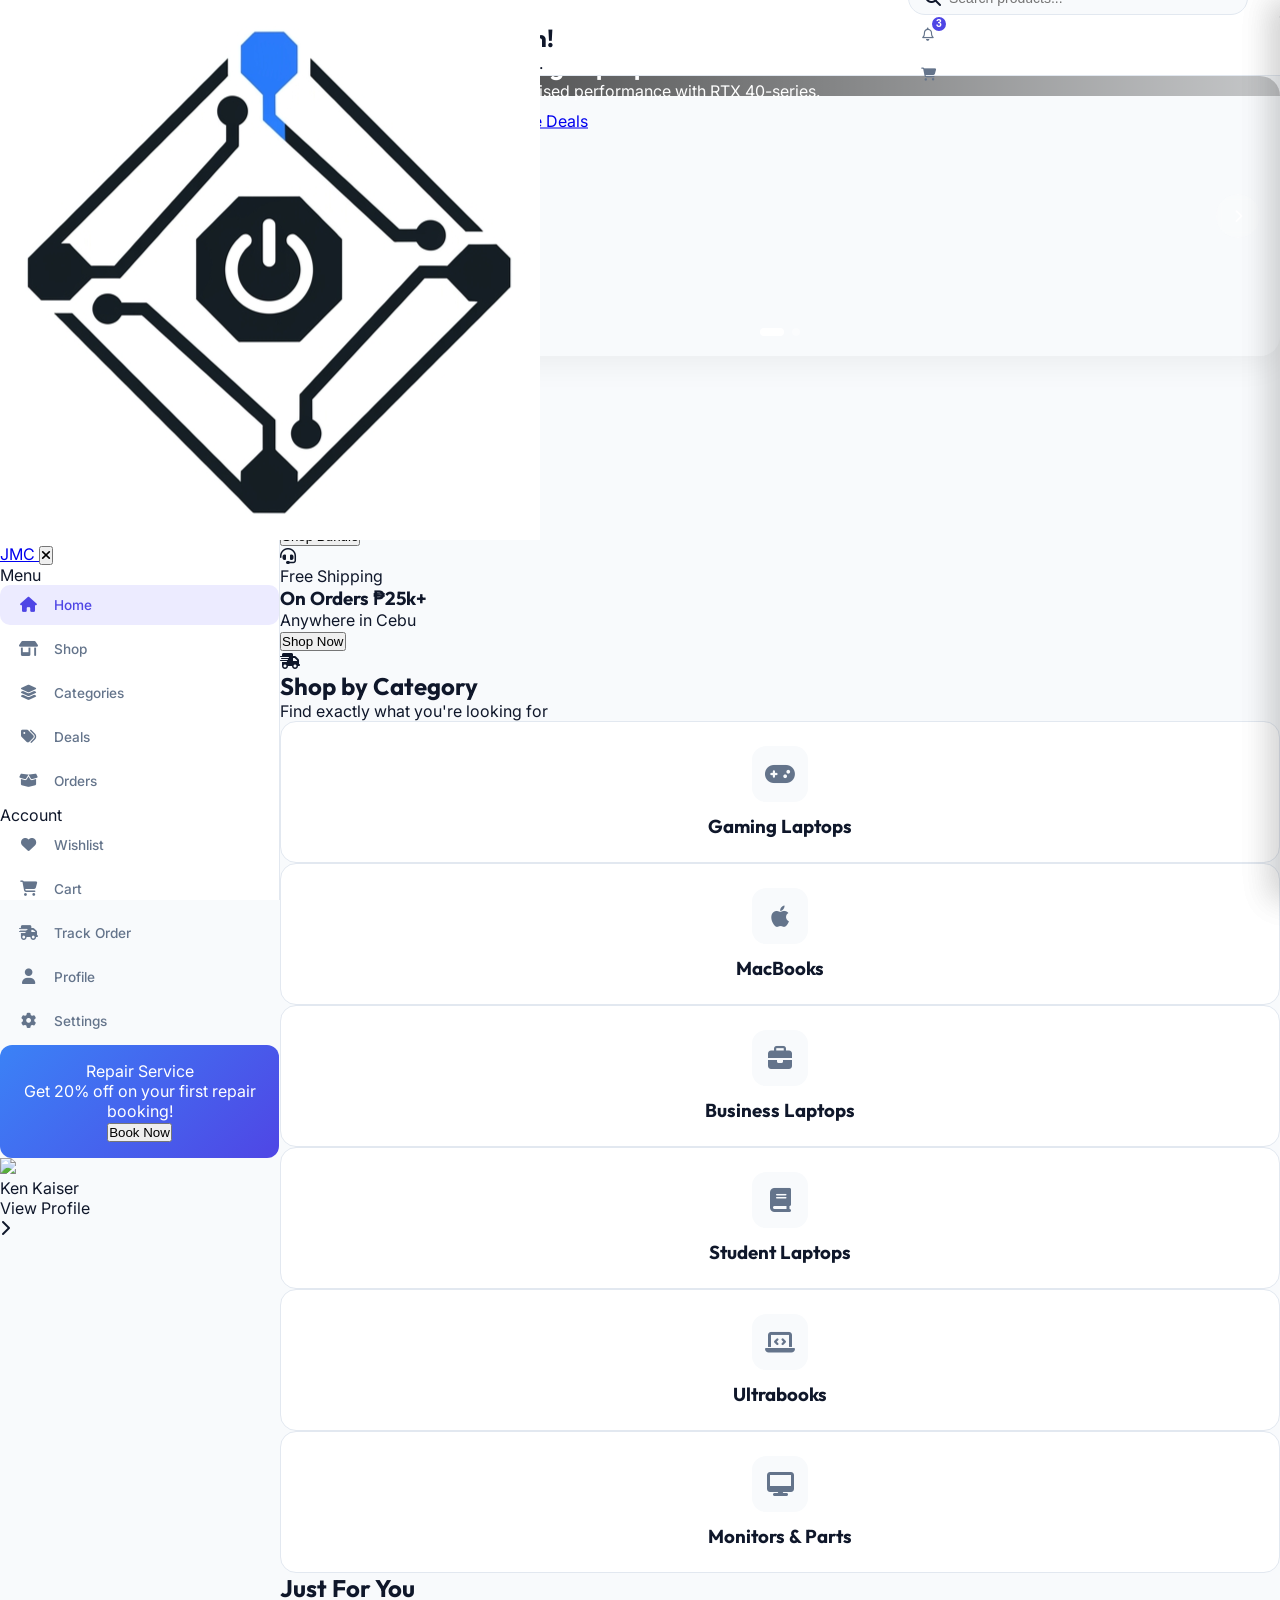
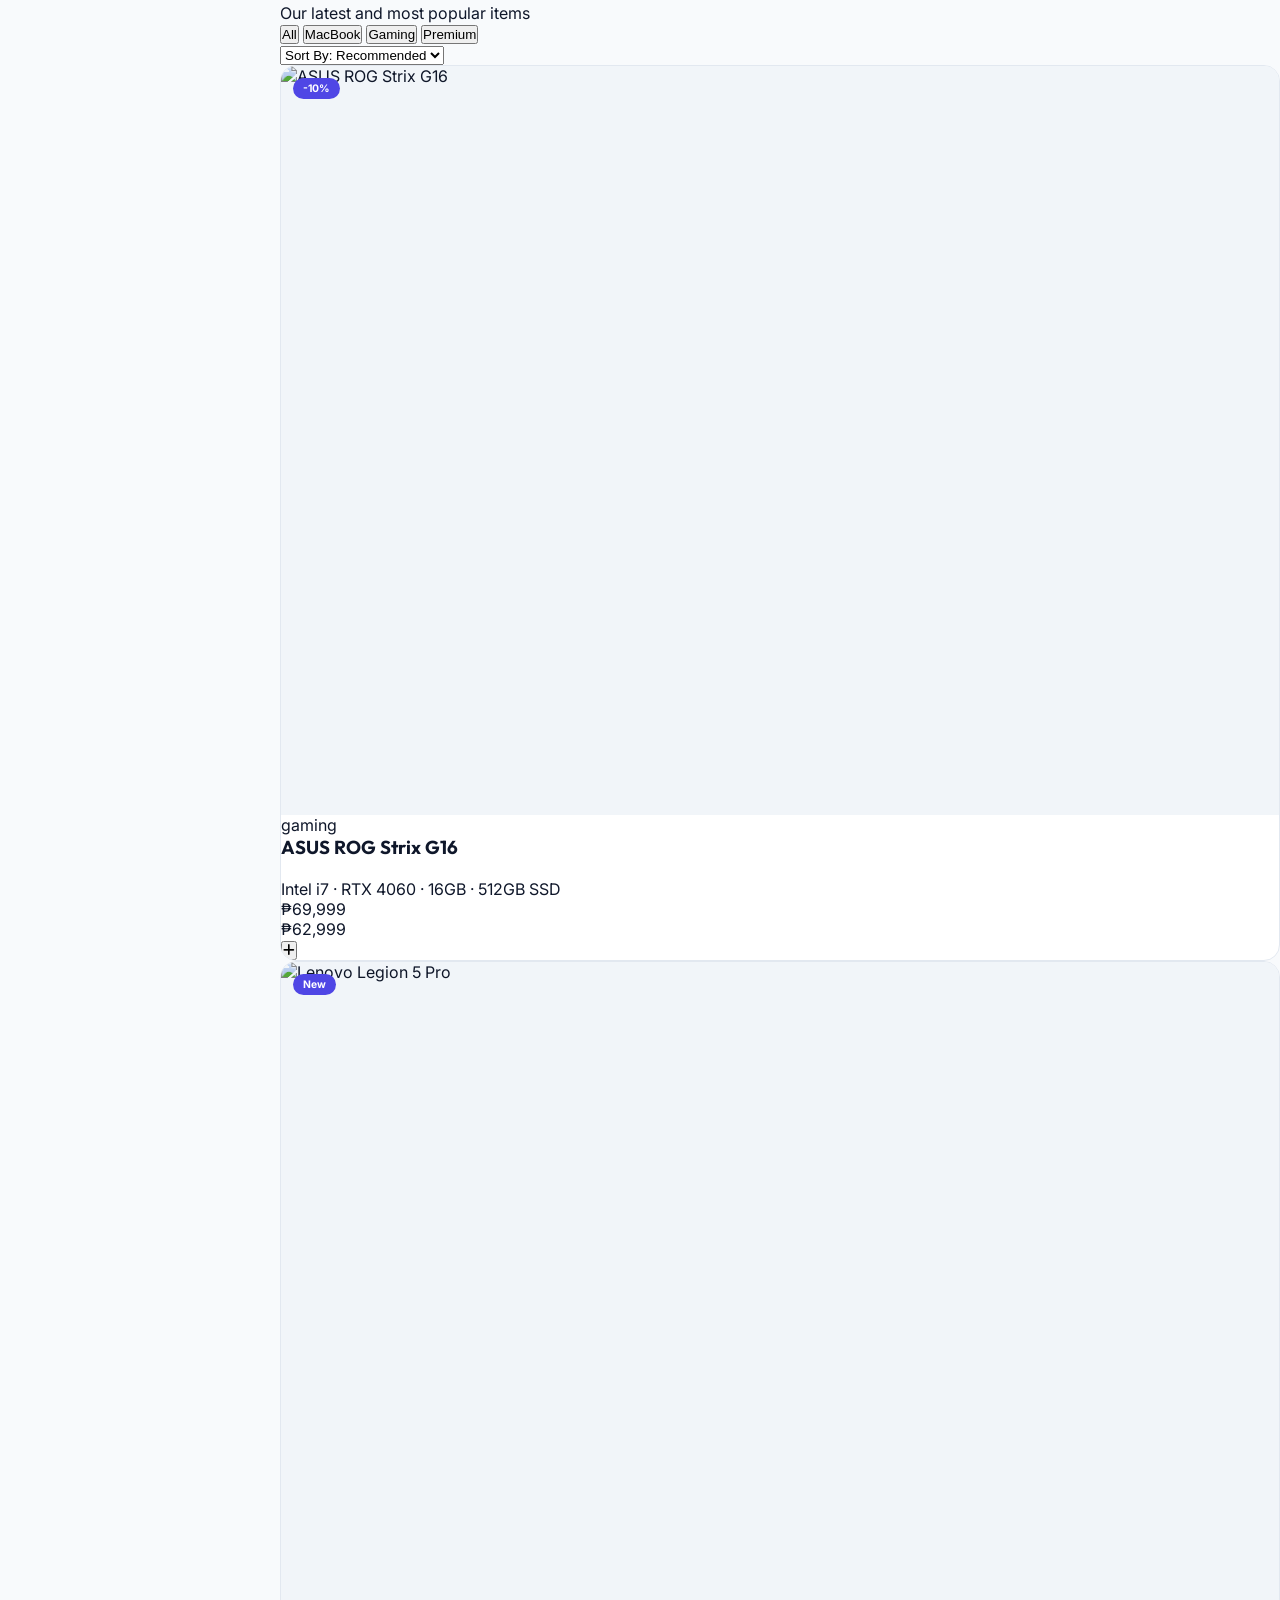
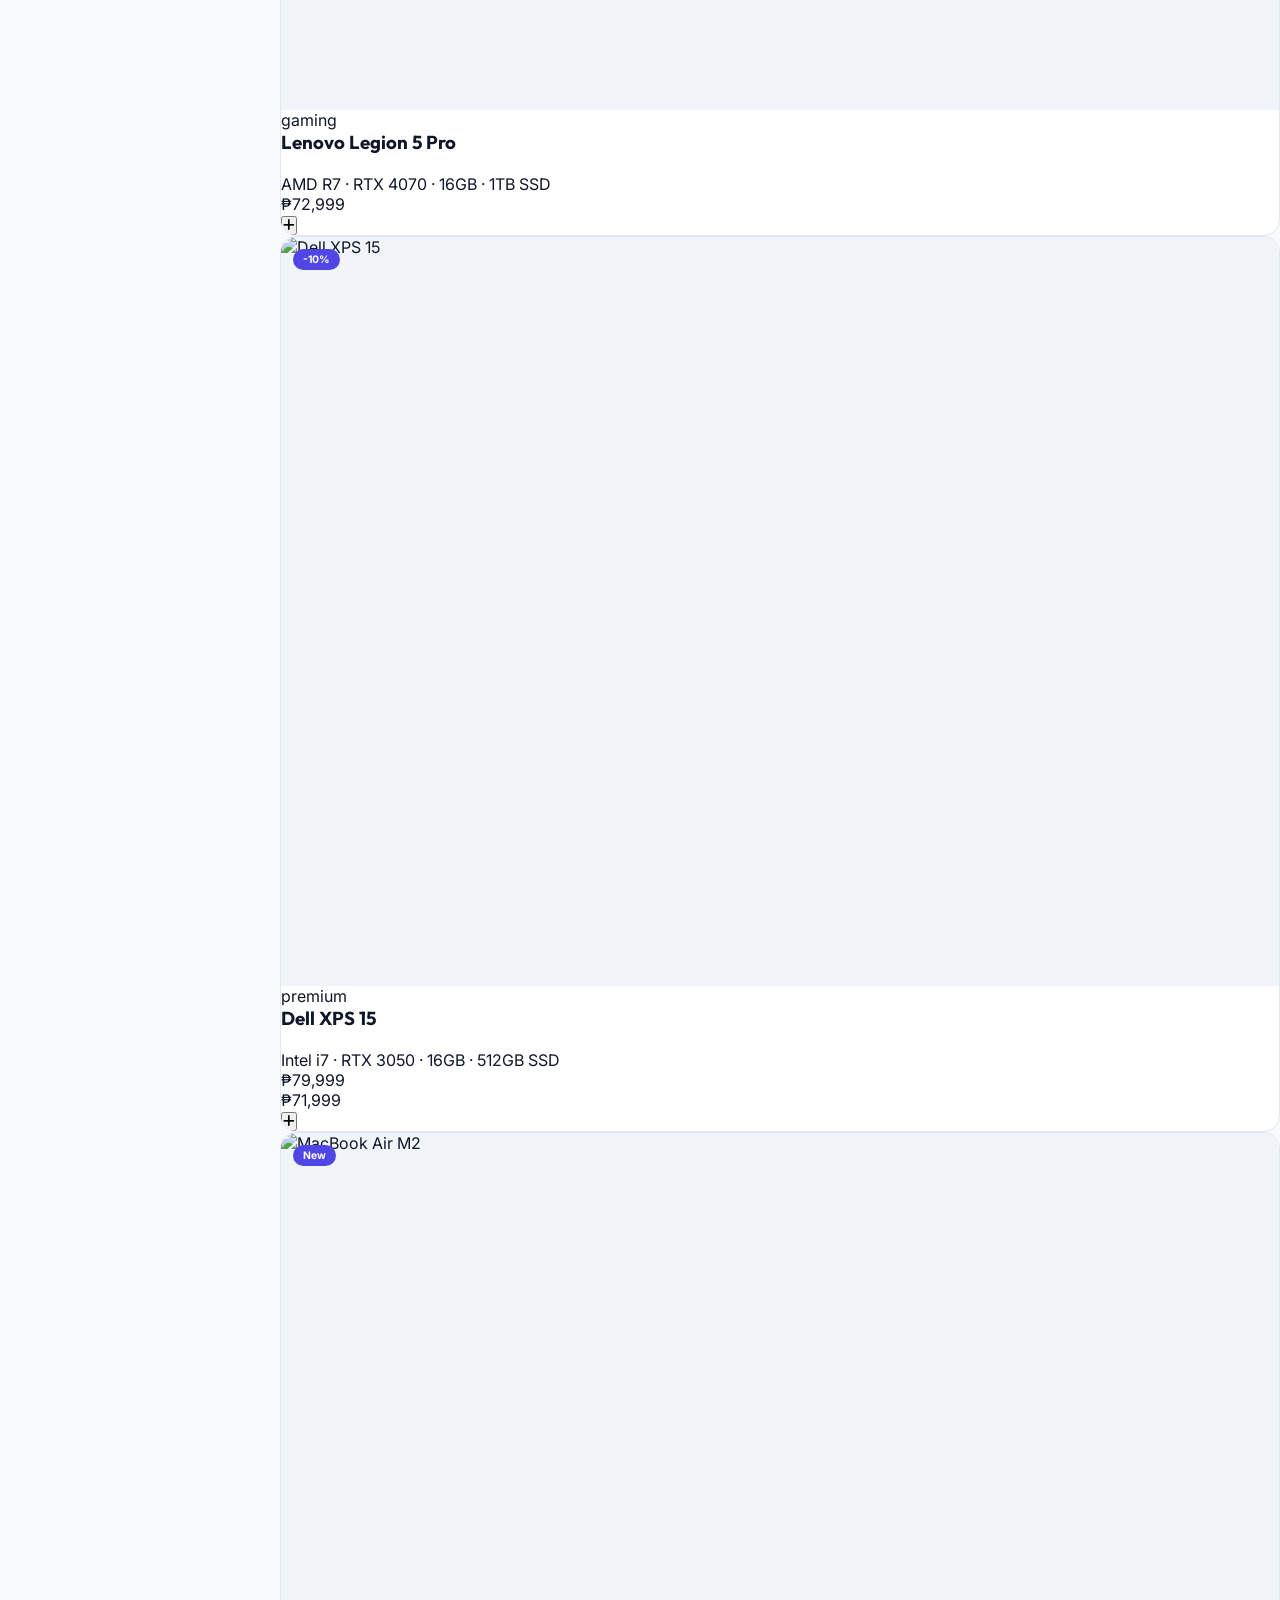
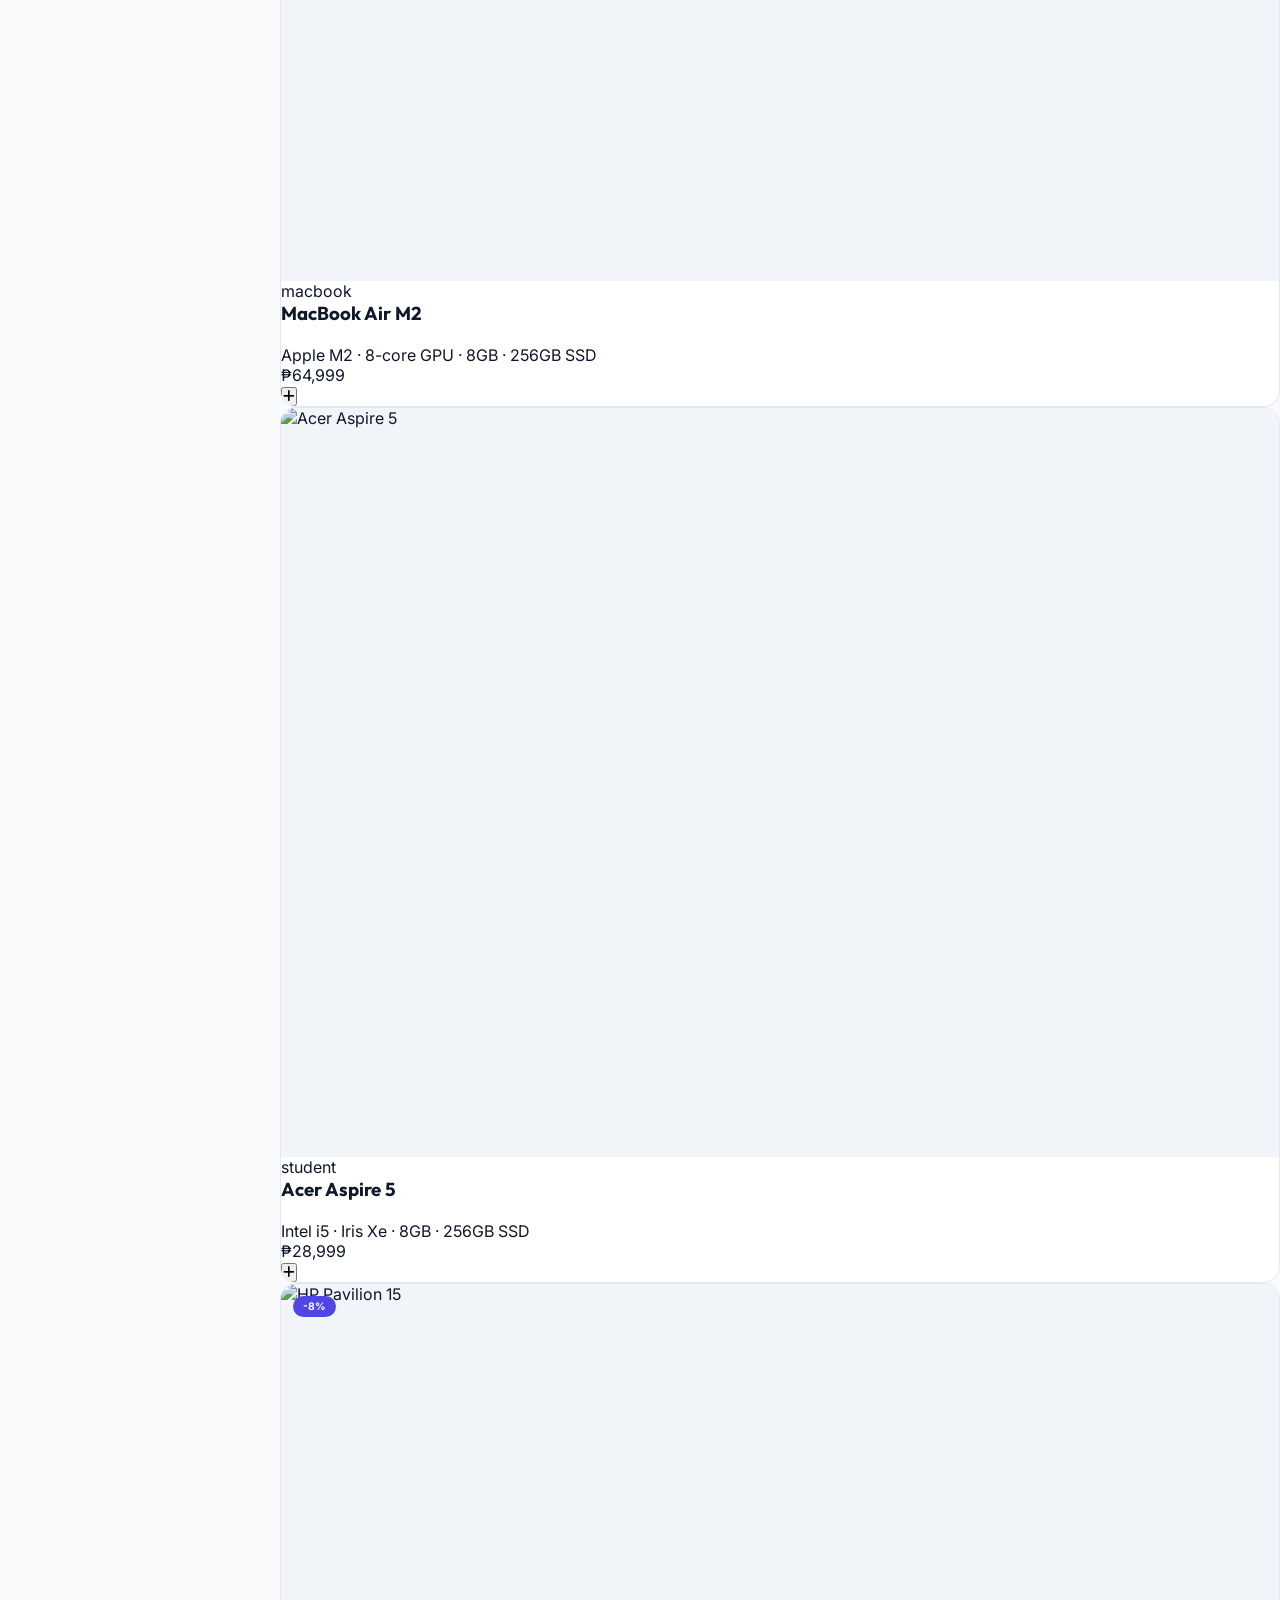
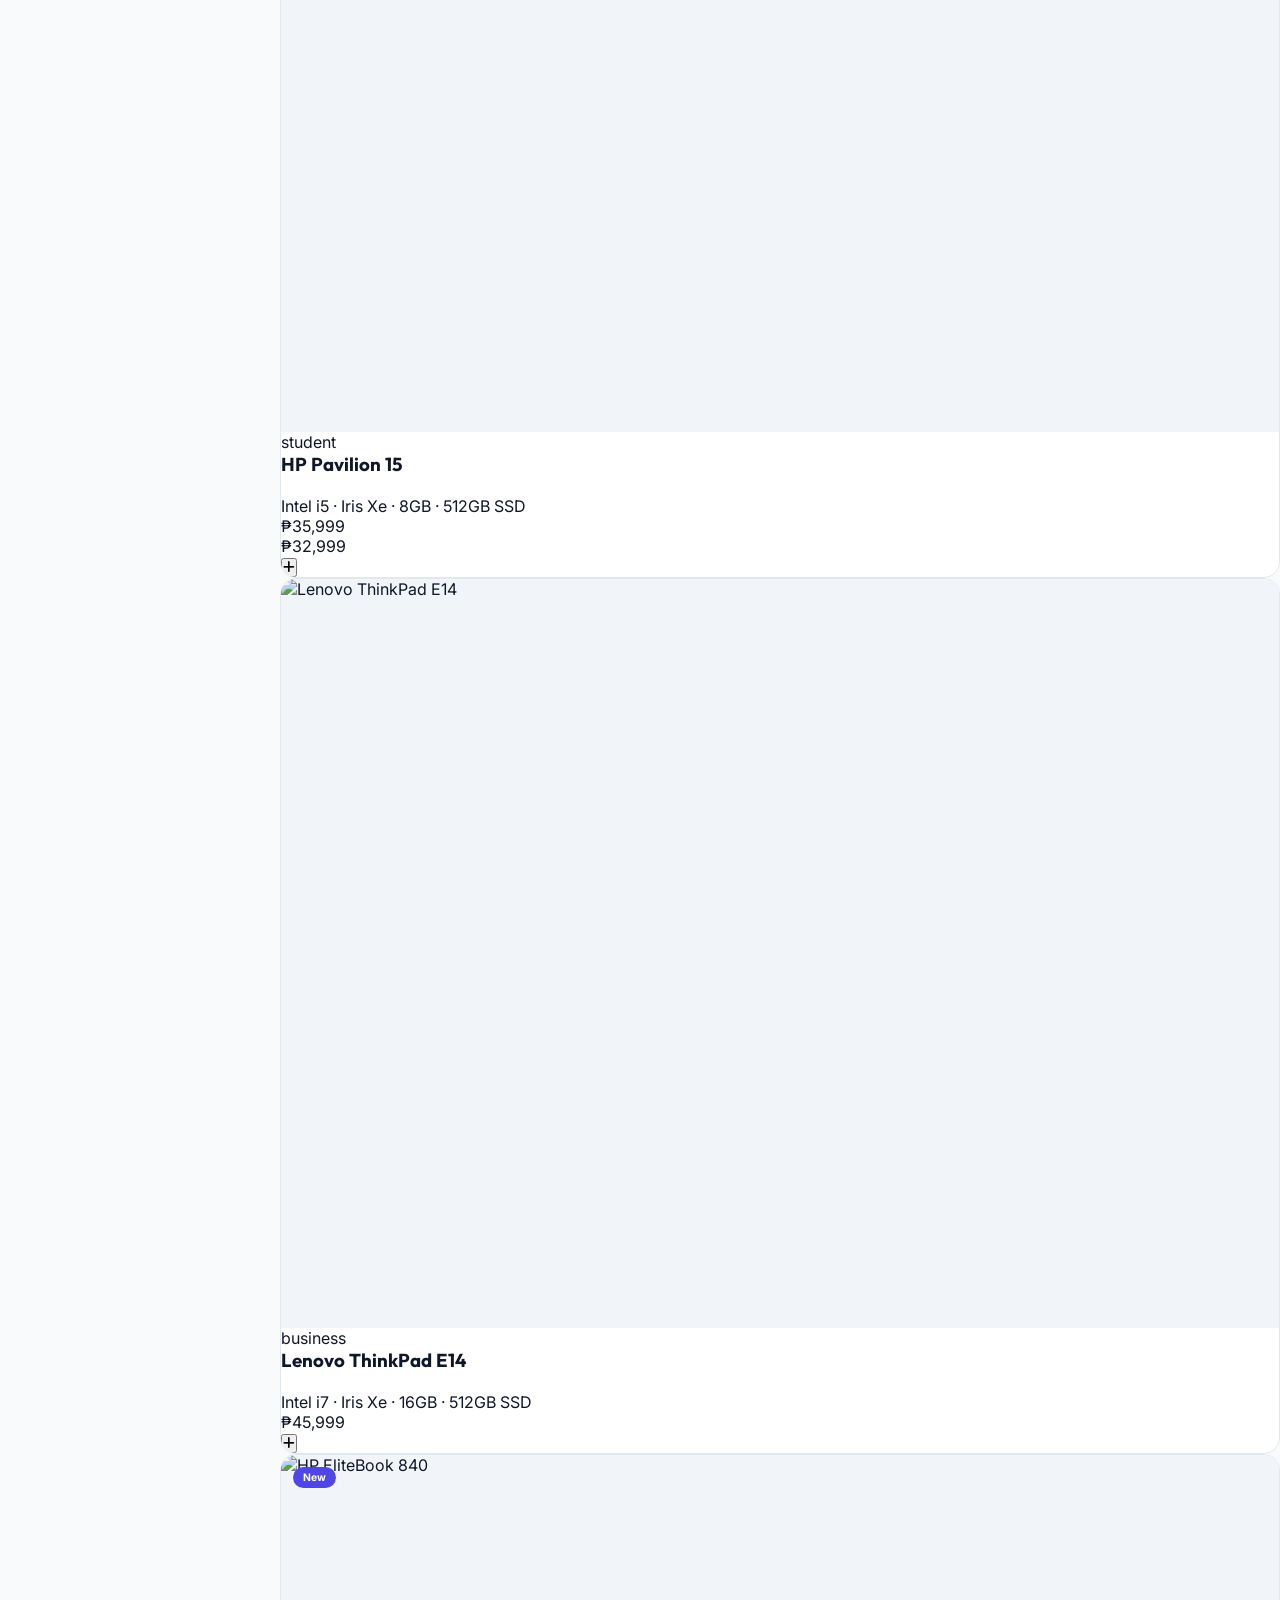
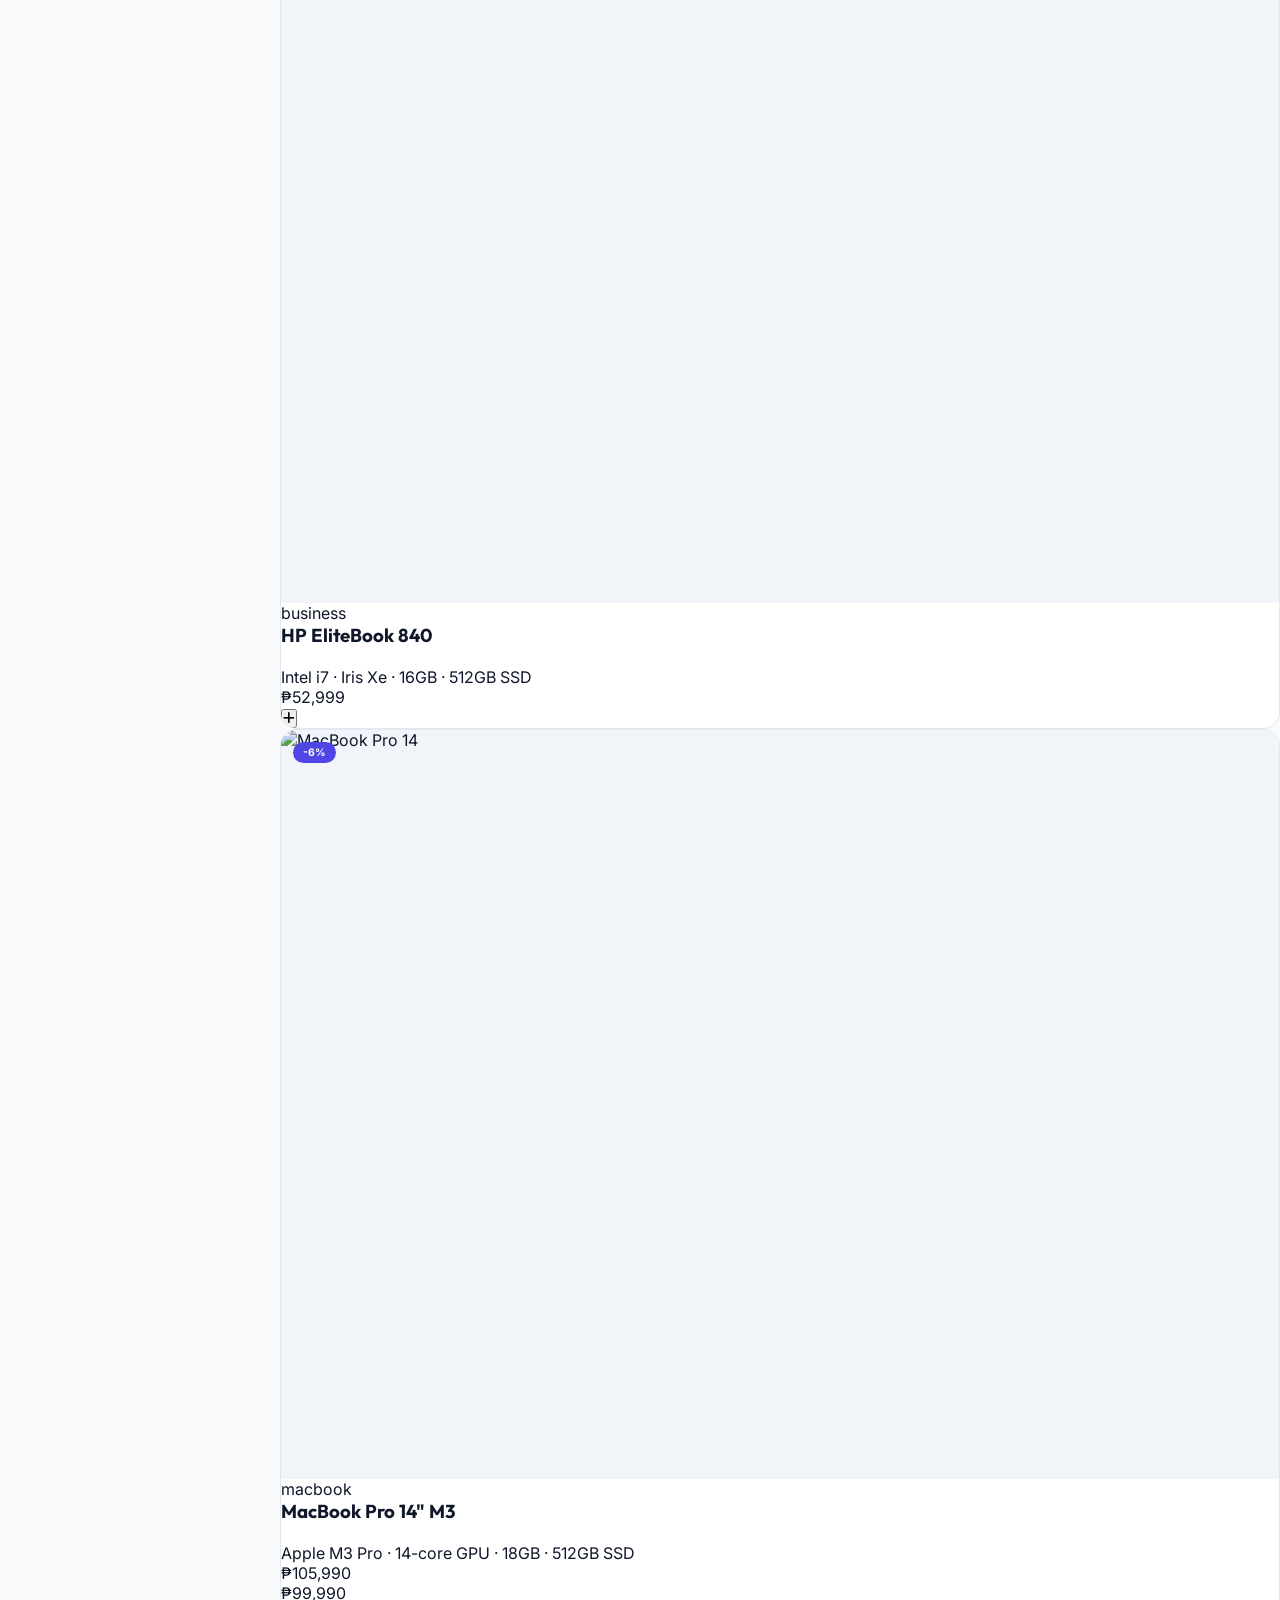
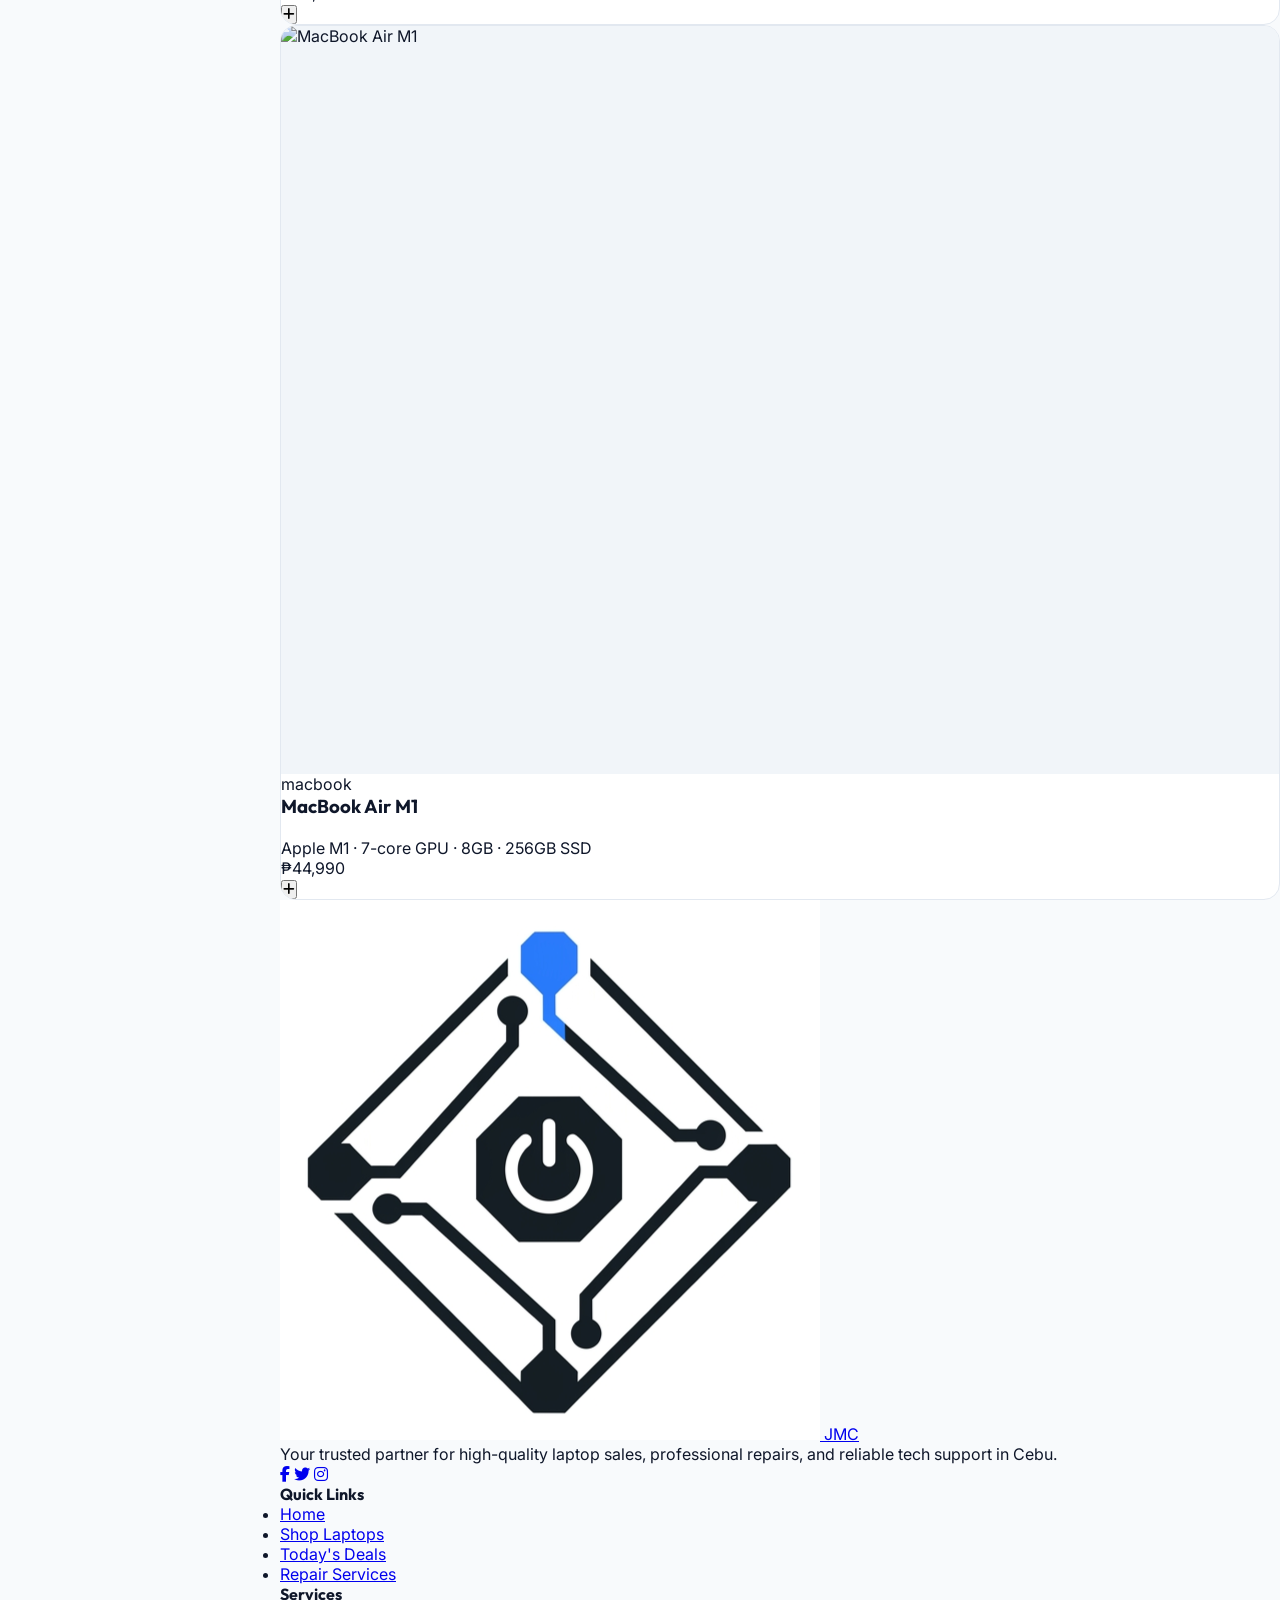
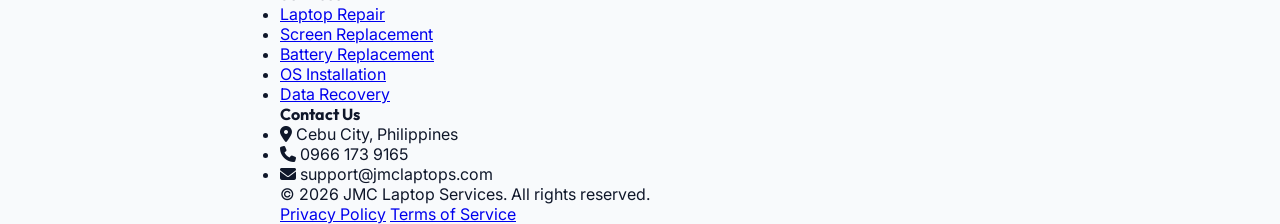
==== commit 0880c730: "feat: implement base UI structure, global styling, carousel, and product card components" ====
--- a/index.html
+++ b/index.html
@@ -109,7 +109,7 @@
                         <i class="fa-regular fa-bell text-lg"></i>
                         <span class="badge-count" id="notif-count">3</span>
                     </button>
-                    <button onclick="toggleCart()" class="header-btn bg-rose-50 text-rose-600" title="Cart">
+                    <button onclick="toggleCart()" class="header-btn bg-indigo-50 text-indigo-600" title="Cart">
                         <i class="fa-solid fa-cart-shopping text-lg"></i>
                         <span class="badge-count cart-count" style="display:none">0</span>
                     </button>
@@ -128,14 +128,14 @@
                                 <div class="carousel-overlay"></div>
                                 <div class="carousel-content">
                                     <span
-                                        class="inline-block py-1 px-3 rounded-full bg-rose-600 text-xs font-bold mb-4 tracking-wider uppercase">Mega
+                                        class="inline-block py-1 px-3 rounded-full bg-indigo-600 text-xs font-bold mb-4 tracking-wider uppercase">Mega
                                         Sale</span>
                                     <h1 class="text-4xl md:text-5xl font-bold mb-4 leading-tight">Next-Gen Gaming
                                         Laptops</h1>
                                     <p class="text-lg text-slate-200 mb-8 opacity-90">Experience uncompromised
                                         performance with RTX 40-series.</p>
                                     <div class="flex gap-4">
-                                        <a href="#products" class="btn-primary shadow-lg shadow-rose-600/30">Shop
+                                        <a href="#products" class="btn-primary shadow-lg shadow-indigo-600/30">Shop
                                             Now</a>
                                         <a href="#deals"
                                             class="bg-white/20 hover:bg-white/30 backdrop-blur text-white px-6 py-3 rounded-lg font-semibold transition">Explore
@@ -155,7 +155,7 @@
                                     </h1>
                                     <p class="text-lg text-slate-200 mb-8 opacity-90">Up to 20% off on ultrabooks and
                                         productivity laptops.</p>
-                                    <a href="#products" class="btn-primary shadow-lg shadow-rose-600/30">View
+                                    <a href="#products" class="btn-primary shadow-lg shadow-indigo-600/30">View
                                         Collection</a>
                                 </div>
                             </div>
@@ -172,37 +172,37 @@
                 <section id="deals" class="mb-16 reveal">
                     <div class="grid md:grid-cols-2 lg:grid-cols-3 gap-6">
                         <div
-                            class="bg-gradient-to-br from-rose-500 to-rose-700 rounded-2xl p-6 text-white flex items-center justify-between shadow-lg transform hover:-translate-y-1 transition duration-300">
+                            class="bg-gradient-to-br from-indigo-500 to-indigo-700 rounded-2xl p-6 text-white flex items-center justify-between shadow-lg transform hover:-translate-y-1 transition duration-300">
                             <div>
                                 <p class="text-xs font-bold uppercase tracking-wider mb-1 opacity-80">Flash Sale</p>
                                 <h3 class="text-2xl font-bold mb-2">Up to 30% Off</h3>
                                 <p class="text-sm opacity-90 mb-4">Ends in 24 hours</p>
                                 <button
-                                    class="bg-white text-rose-600 px-4 py-2 rounded-lg text-sm font-bold shadow-sm hover:shadow-md transition">Grab
+                                    class="bg-white text-indigo-600 px-4 py-2 rounded-lg text-sm font-bold shadow-sm hover:shadow-md transition">Grab
                                     Deal</button>
                             </div>
                             <i class="fa-solid fa-bolt text-7xl opacity-20 -mr-2"></i>
                         </div>
                         <div
-                            class="bg-gradient-to-br from-blue-500 to-indigo-600 rounded-2xl p-6 text-white flex items-center justify-between shadow-lg transform hover:-translate-y-1 transition duration-300">
+                            class="bg-gradient-to-br from-slate-700 to-slate-900 rounded-2xl p-6 text-white flex items-center justify-between shadow-lg transform hover:-translate-y-1 transition duration-300">
                             <div>
                                 <p class="text-xs font-bold uppercase tracking-wider mb-1 opacity-80">Bundle Offer</p>
                                 <h3 class="text-2xl font-bold mb-2">Free Headset</h3>
                                 <p class="text-sm opacity-90 mb-4">With selected gaming laptops</p>
                                 <button
-                                    class="bg-white text-indigo-600 px-4 py-2 rounded-lg text-sm font-bold shadow-sm hover:shadow-md transition">Shop
+                                    class="bg-white text-slate-900 px-4 py-2 rounded-lg text-sm font-bold shadow-sm hover:shadow-md transition">Shop
                                     Bundle</button>
                             </div>
                             <i class="fa-solid fa-headset text-7xl opacity-20 -mr-2"></i>
                         </div>
                         <div
-                            class="hidden lg:flex bg-gradient-to-br from-emerald-500 to-teal-600 rounded-2xl p-6 text-white items-center justify-between shadow-lg transform hover:-translate-y-1 transition duration-300">
+                            class="hidden lg:flex bg-gradient-to-br from-blue-500 to-accent-200 rounded-2xl p-6 text-white items-center justify-between shadow-lg transform hover:-translate-y-1 transition duration-300">
                             <div>
                                 <p class="text-xs font-bold uppercase tracking-wider mb-1 opacity-80">Free Shipping</p>
                                 <h3 class="text-2xl font-bold mb-2">On Orders ₱25k+</h3>
                                 <p class="text-sm opacity-90 mb-4">Anywhere in Cebu</p>
                                 <button
-                                    class="bg-white text-teal-600 px-4 py-2 rounded-lg text-sm font-bold shadow-sm hover:shadow-md transition">Shop
+                                    class="bg-white text-blue-500 px-4 py-2 rounded-lg text-sm font-bold shadow-sm hover:shadow-md transition">Shop
                                     Now</button>
                             </div>
                             <i class="fa-solid fa-truck-fast text-7xl opacity-20 -mr-2"></i>
@@ -258,7 +258,7 @@
                             <div
                                 class="bg-white border border-slate-200 rounded-lg p-1 flex flex-wrap w-full sm:w-auto justify-center gap-1">
                                 <button onclick="setFilter('all')"
-                                    class="px-4 py-1.5 text-sm font-medium rounded-md bg-rose-50 text-rose-600 transition">All</button>
+                                    class="px-4 py-1.5 text-sm font-medium rounded-md bg-indigo-50 text-indigo-600 transition">All</button>
                                 <button onclick="setFilter('macbook')"
                                     class="px-4 py-1.5 text-sm font-medium rounded-md text-slate-600 hover:text-slate-900 transition">MacBook</button>
                                 <button onclick="setFilter('gaming')"
@@ -294,60 +294,62 @@
                                     class="w-8 h-8 rounded-lg object-cover shadow-sm">
                                 JMC
                             </a>
-                            <p class="text-xs text-slate-500 max-w-sm mb-4">Your trusted partner for high-quality laptop
+                            <p class="text-xs text-slate-500 max-w-sm mb-4" style="cursor:default">Your trusted partner
+                                for high-quality laptop
                                 sales, professional repairs, and reliable tech support in Cebu.</p>
                             <div class="flex gap-4">
                                 <a href="https://www.facebook.com/profile.php?id=100084419975669" target="_blank"
                                     style="cursor: pointer;"
-                                    class="w-8 h-8 rounded-full bg-slate-100 flex items-center justify-center text-slate-600 hover:bg-rose-600 hover:text-white transition"><i
+                                    class="w-8 h-8 rounded-full bg-slate-100 flex items-center justify-center text-slate-600 hover:bg-indigo-600 hover:text-white transition"><i
                                         class="fa-brands fa-facebook-f"></i></a>
                                 <a href="#"
-                                    class="w-8 h-8 rounded-full bg-slate-100 flex items-center justify-center text-slate-600 hover:bg-rose-600 hover:text-white transition"><i
+                                    class="w-8 h-8 rounded-full bg-slate-100 flex items-center justify-center text-slate-600 hover:bg-indigo-600 hover:text-white transition"><i
                                         class="fa-brands fa-twitter"></i></a>
                                 <a href="#"
-                                    class="w-8 h-8 rounded-full bg-slate-100 flex items-center justify-center text-slate-600 hover:bg-rose-600 hover:text-white transition"><i
+                                    class="w-8 h-8 rounded-full bg-slate-100 flex items-center justify-center text-slate-600 hover:bg-indigo-600 hover:text-white transition"><i
                                         class="fa-brands fa-instagram"></i></a>
                             </div>
                         </div>
                         <div>
                             <h4 class="text-xs font-bold text-slate-900 uppercase tracking-wider mb-4">Quick Links</h4>
                             <ul class="space-y-2 text-xs text-slate-500">
-                                <li><a href="#hero" class="hover:text-rose-600 transition">Home</a></li>
-                                <li><a href="#products" class="hover:text-rose-600 transition">Shop Laptops</a></li>
-                                <li><a href="#deals" class="hover:text-rose-600 transition">Today's Deals</a></li>
-                                <li><a href="#" class="hover:text-rose-600 transition">Repair Services</a></li>
+                                <li><a href="#hero" class="hover:text-indigo-600 transition">Home</a></li>
+                                <li><a href="#products" class="hover:text-indigo-600 transition">Shop Laptops</a></li>
+                                <li><a href="#deals" class="hover:text-indigo-600 transition">Today's Deals</a></li>
+                                <li><a href="#" class="hover:text-indigo-600 transition">Repair Services</a></li>
                             </ul>
                         </div>
                         <div>
                             <h4 class="text-xs font-bold text-slate-900 uppercase tracking-wider mb-4">Services</h4>
                             <ul class="space-y-3 text-xs text-slate-500">
-                                <li class="flex gap-3"> <a href="#hero" class="hover:text-rose-600 transition"> Laptop
+                                <li class="flex gap-3"> <a href="#hero" class="hover:text-indigo-600 transition"> Laptop
                                         Repair</a></li>
-                                <li class="flex gap-3"> <a href="#hero" class="hover:text-rose-600 transition">Screen
+                                <li class="flex gap-3"> <a href="#hero" class="hover:text-indigo-600 transition">Screen
                                         Replacement</a></li>
-                                <li class="flex gap-3"> <a href="#hero" class="hover:text-rose-600 transition">Battery
+                                <li class="flex gap-3"> <a href="#hero" class="hover:text-indigo-600 transition">Battery
                                         Replacement</a></li>
-                                <li class="flex gap-3"> <a href="#hero" class="hover:text-rose-600 transition">OS
+                                <li class="flex gap-3"> <a href="#hero" class="hover:text-indigo-600 transition">OS
                                         Installation</a></li>
-                                <li class="flex gap-3"> <a href="#hero" class="hover:text-rose-600 transition">Data
+                                <li class="flex gap-3"> <a href="#hero" class="hover:text-indigo-600 transition">Data
                                         Recovery</a></li>
                             </ul>
                         </div>
                         <div>
                             <h4 class="text-xs font-bold text-slate-900 uppercase tracking-wider mb-4">Contact Us</h4>
-                            <ul class="space-y-3 text-xs text-slate-500">
-                                <li class="flex gap-3"><i class="fa-solid fa-location-dot mt-0.5 text-rose-600"></i>
+                            <ul class="space-y-3 text-xs text-slate-500" style="cursor:default">
+                                <li class="flex gap-3"><i class="fa-solid fa-location-dot mt-0.5 text-indigo-600"></i>
                                     Cebu City, Philippines</li>
-                                <li class="flex gap-3"><i class="fa-solid fa-phone mt-0.5 text-rose-600"></i> 0966 173
+                                <li class="flex gap-3"><i class="fa-solid fa-phone mt-0.5 text-indigo-600"></i> 0966 173
                                     9165</li>
-                                <li class="flex gap-3"><i class="fa-solid fa-envelope mt-0.5 text-rose-600"></i>
+                                <li class="flex gap-3"><i class="fa-solid fa-envelope mt-0.5 text-indigo-600"></i>
                                     support@jmclaptops.com</li>
                             </ul>
                         </div>
                     </div>
                     <div
                         class="border-t border-slate-200 mt-10 pt-6 flex flex-col md:flex-row items-center justify-between gap-4">
-                        <p class="text-xs text-slate-400">© 2026 JMC Laptop Services. All rights reserved.</p>
+                        <p class="text-xs text-slate-400" style="cursor:default">© 2026 JMC Laptop Services. All rights
+                            reserved.</p>
                         <div class="flex gap-4 text-xs text-slate-400">
                             <a href="#" class="hover:text-slate-600">Privacy Policy</a>
                             <a href="#" class="hover:text-slate-600">Terms of Service</a>
@@ -363,7 +365,7 @@
     <div id="notif-sidebar" class="cart-sidebar">
         <div class="flex items-center justify-between p-6 border-b border-slate-100">
             <h3 class="text-lg font-bold text-slate-900 flex items-center gap-2">
-                <i class="fa-regular fa-bell text-rose-600"></i> Notifications
+                <i class="fa-regular fa-bell text-indigo-600"></i> Notifications
             </h3>
             <button onclick="toggleNotifications()" class="text-slate-400 hover:text-slate-900 transition"><i
                     class="fa-solid fa-xmark text-xl"></i></button>
@@ -378,7 +380,7 @@
     <div id="cart-sidebar" class="cart-sidebar">
         <div class="flex items-center justify-between p-6 border-b border-slate-100">
             <h3 class="text-lg font-bold text-slate-900 flex items-center gap-2">
-                <i class="fa-solid fa-cart-shopping text-rose-600"></i> Shopping Cart
+                <i class="fa-solid fa-cart-shopping text-indigo-600"></i> Shopping Cart
             </h3>
             <button onclick="toggleCart()" class="text-slate-400 hover:text-slate-900 transition"><i
                     class="fa-solid fa-xmark text-xl"></i></button>
@@ -393,11 +395,11 @@
                 <div class="flex justify-between text-sm text-slate-500"><span>Shipping</span><span>Calculated at
                         checkout</span></div>
                 <div class="flex justify-between text-lg font-bold text-slate-900 pt-3 border-t border-slate-200">
-                    <span>Total</span><span id="cart-total" class="text-rose-600">₱0</span>
+                    <span>Total</span><span id="cart-total" class="text-indigo-600">₱0</span>
                 </div>
             </div>
             <button onclick="openCheckout()"
-                class="btn-primary w-full py-3.5 text-base shadow-lg shadow-rose-600/20">Proceed to Checkout</button>
+                class="btn-primary w-full py-3.5 text-base shadow-lg shadow-indigo-600/20">Proceed to Checkout</button>
         </div>
     </div>
 
@@ -407,7 +409,7 @@
             <div
                 class="p-6 border-b border-slate-100 flex items-center justify-between sticky top-0 bg-white z-10 rounded-t-2xl">
                 <h3 class="text-lg font-bold text-slate-900 flex items-center gap-2">
-                    <i class="fa-solid fa-heart text-rose-600"></i> My Wishlist
+                    <i class="fa-solid fa-heart text-indigo-600"></i> My Wishlist
                 </h3>
                 <button onclick="toggleWishModal()" class="text-slate-400 hover:text-slate-900 transition"><i
                         class="fa-solid fa-xmark text-xl"></i></button>
@@ -433,7 +435,7 @@
                     <!-- Delivery Details -->
                     <section>
                         <h3 class="text-lg font-bold text-slate-900 mb-4 flex items-center gap-2"><i
-                                class="fa-solid fa-location-dot text-rose-600"></i> Delivery Details</h3>
+                                class="fa-solid fa-location-dot text-indigo-600"></i> Delivery Details</h3>
                         <div class="grid grid-cols-1 md:grid-cols-2 gap-4 mb-4">
                             <div>
                                 <label class="block text-xs font-semibold text-slate-500 mb-1">Full Name</label>
@@ -469,7 +471,7 @@
                     <!-- Payment Method -->
                     <section>
                         <h3 class="text-lg font-bold text-slate-900 mb-4 flex items-center gap-2"><i
-                                class="fa-solid fa-wallet text-rose-600"></i> Payment Method</h3>
+                                class="fa-solid fa-wallet text-indigo-600"></i> Payment Method</h3>
                         <div class="space-y-3" id="payment-methods">
                             <div class="payment-card active" onclick="selectPaymentCard(this)">
                                 <div class="radio-custom"></div>
@@ -491,7 +493,7 @@
                                     <div class="payment-details mt-3 pt-3 border-t border-slate-200">
                                         <p class="text-xs text-slate-500 mb-1">Send payment to:</p>
                                         <p class="text-sm font-bold text-slate-900">JMC Laptop</p>
-                                        <p class="text-sm font-bold text-rose-600">0966 173 9165</p>
+                                        <p class="text-sm font-bold text-indigo-600">0966 173 9165</p>
                                     </div>
                                 </div>
                                 <i class="fa-solid fa-mobile-screen-button text-2xl text-blue-500 mt-0.5"></i>
@@ -510,25 +512,25 @@
                                             <label
                                                 class="flex items-center gap-2 p-2 border border-slate-200 rounded-lg cursor-pointer hover:border-slate-300 transition">
                                                 <input type="radio" name="bank_choice" value="bdo"
-                                                    class="accent-rose-600">
+                                                    class="accent-indigo-600">
                                                 <span class="text-xs font-bold text-slate-700">BDO</span>
                                             </label>
                                             <label
                                                 class="flex items-center gap-2 p-2 border border-slate-200 rounded-lg cursor-pointer hover:border-slate-300 transition">
                                                 <input type="radio" name="bank_choice" value="bpi"
-                                                    class="accent-rose-600">
+                                                    class="accent-indigo-600">
                                                 <span class="text-xs font-bold text-slate-700">BPI</span>
                                             </label>
                                             <label
                                                 class="flex items-center gap-2 p-2 border border-slate-200 rounded-lg cursor-pointer hover:border-slate-300 transition">
                                                 <input type="radio" name="bank_choice" value="unionbank"
-                                                    class="accent-rose-600">
+                                                    class="accent-indigo-600">
                                                 <span class="text-xs font-bold text-slate-700">Union Bank</span>
                                             </label>
                                             <label
                                                 class="flex items-center gap-2 p-2 border border-slate-200 rounded-lg cursor-pointer hover:border-slate-300 transition">
                                                 <input type="radio" name="bank_choice" value="landbank"
-                                                    class="accent-rose-600">
+                                                    class="accent-indigo-600">
                                                 <span class="text-xs font-bold text-slate-700">Land Bank</span>
                                             </label>
                                         </div>
@@ -559,12 +561,12 @@
                     <div class="flex justify-between text-sm text-slate-500"><span>Shipping</span><span
                             class="text-emerald-600 font-medium">Free</span></div>
                     <div class="flex justify-between text-xl font-bold text-slate-900 pt-3 border-t border-slate-200">
-                        <span>Total</span><span id="co-total" class="text-rose-600">₱0</span>
+                        <span>Total</span><span id="co-total" class="text-indigo-600">₱0</span>
                     </div>
                 </div>
 
                 <button onclick="placeOrder()"
-                    class="btn-primary w-full py-4 text-base mt-8 shadow-lg shadow-rose-600/30">
+                    class="btn-primary w-full py-4 text-base mt-8 shadow-lg shadow-indigo-600/30">
                     Place Order
                 </button>
                 <p class="text-center text-xs text-slate-400 mt-4"><i class="fa-solid fa-lock text-slate-300"></i>
--- a/css/style.css
+++ b/css/style.css
@@ -8,8 +8,8 @@
   --border: #E2E8F0;
   --text-main: #0F172A;
   --text-muted: #64748B;
-  --accent: #E11D48;
-  --accent-hover: #BE123C;
+  --accent: #4f46e5;
+  --accent-hover: #4338ca;
 }
 
 *,
@@ -110,7 +110,7 @@
 
 .nav-link:hover,
 .nav-link.active {
-  background: #FFF1F2;
+  background: #ecebff;
   color: var(--accent);
 }
 
@@ -168,7 +168,7 @@
 
 .search-bar:focus-within {
   border-color: var(--accent);
-  box-shadow: 0 0 0 3px rgba(225, 29, 72, 0.1);
+  box-shadow: 0 0 0 3px rgba(79, 70, 229, 0.1);
 }
 
 .search-bar input {
@@ -238,7 +238,7 @@
 .btn-primary:hover {
   background: var(--accent-hover);
   transform: translateY(-1px);
-  box-shadow: 0 4px 12px rgba(225, 29, 72, 0.2);
+  box-shadow: 0 4px 12px rgba(79, 70, 229, 0.2);
 }
 
 .btn-secondary {
@@ -374,7 +374,7 @@
 .category-card:hover,
 .category-card.active {
   border-color: var(--accent);
-  box-shadow: 0 10px 20px rgba(225, 29, 72, 0.05);
+  box-shadow: 0 10px 20px rgba(79, 70, 229, 0.05);
   transform: translateY(-4px);
 }
 
@@ -393,7 +393,7 @@
 
 .category-card:hover .category-icon,
 .category-card.active .category-icon {
-  background: #FFF1F2;
+  background: #ECEBFF;
   color: var(--accent);
 }
 
@@ -581,7 +581,7 @@
 
 .form-input:focus {
   border-color: var(--accent);
-  box-shadow: 0 0 0 3px rgba(225, 29, 72, 0.1);
+  box-shadow: 0 0 0 3px rgba(79, 70, 229, 0.1);
   background: #fff;
 }
 
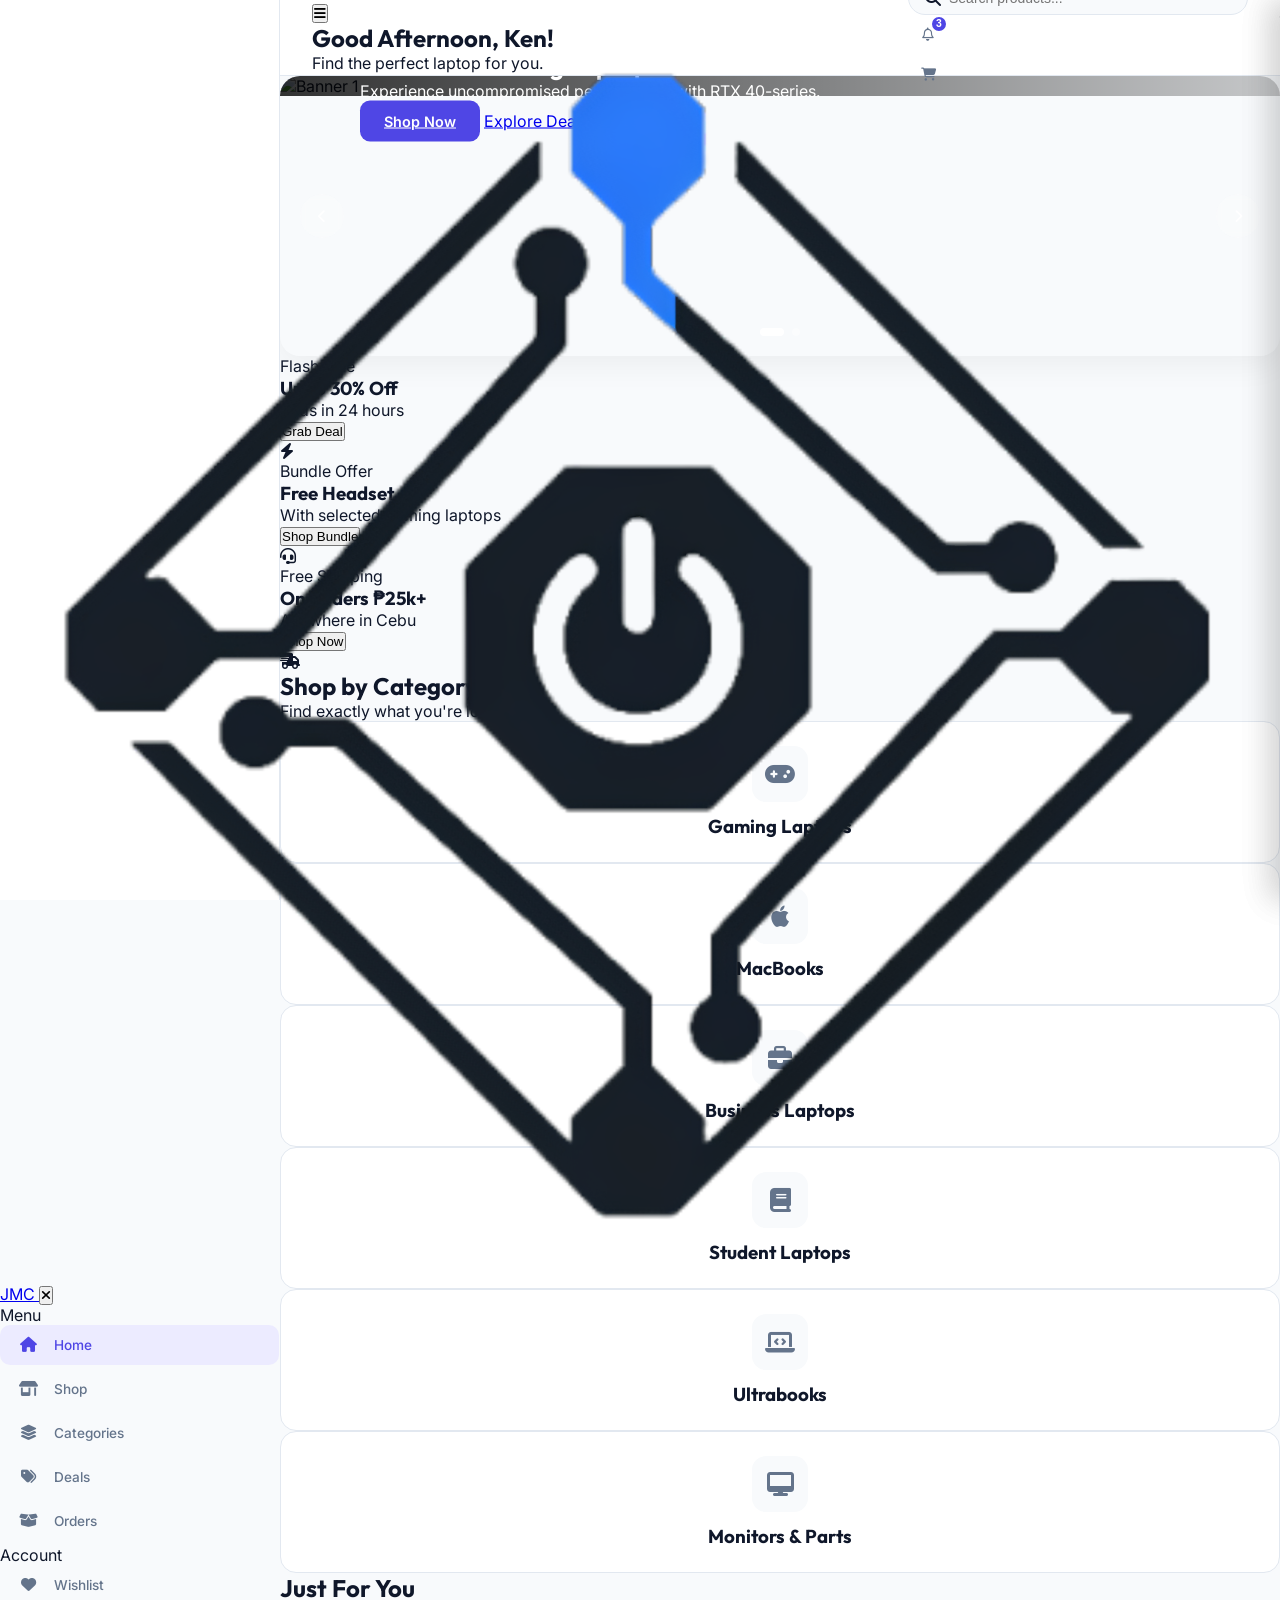
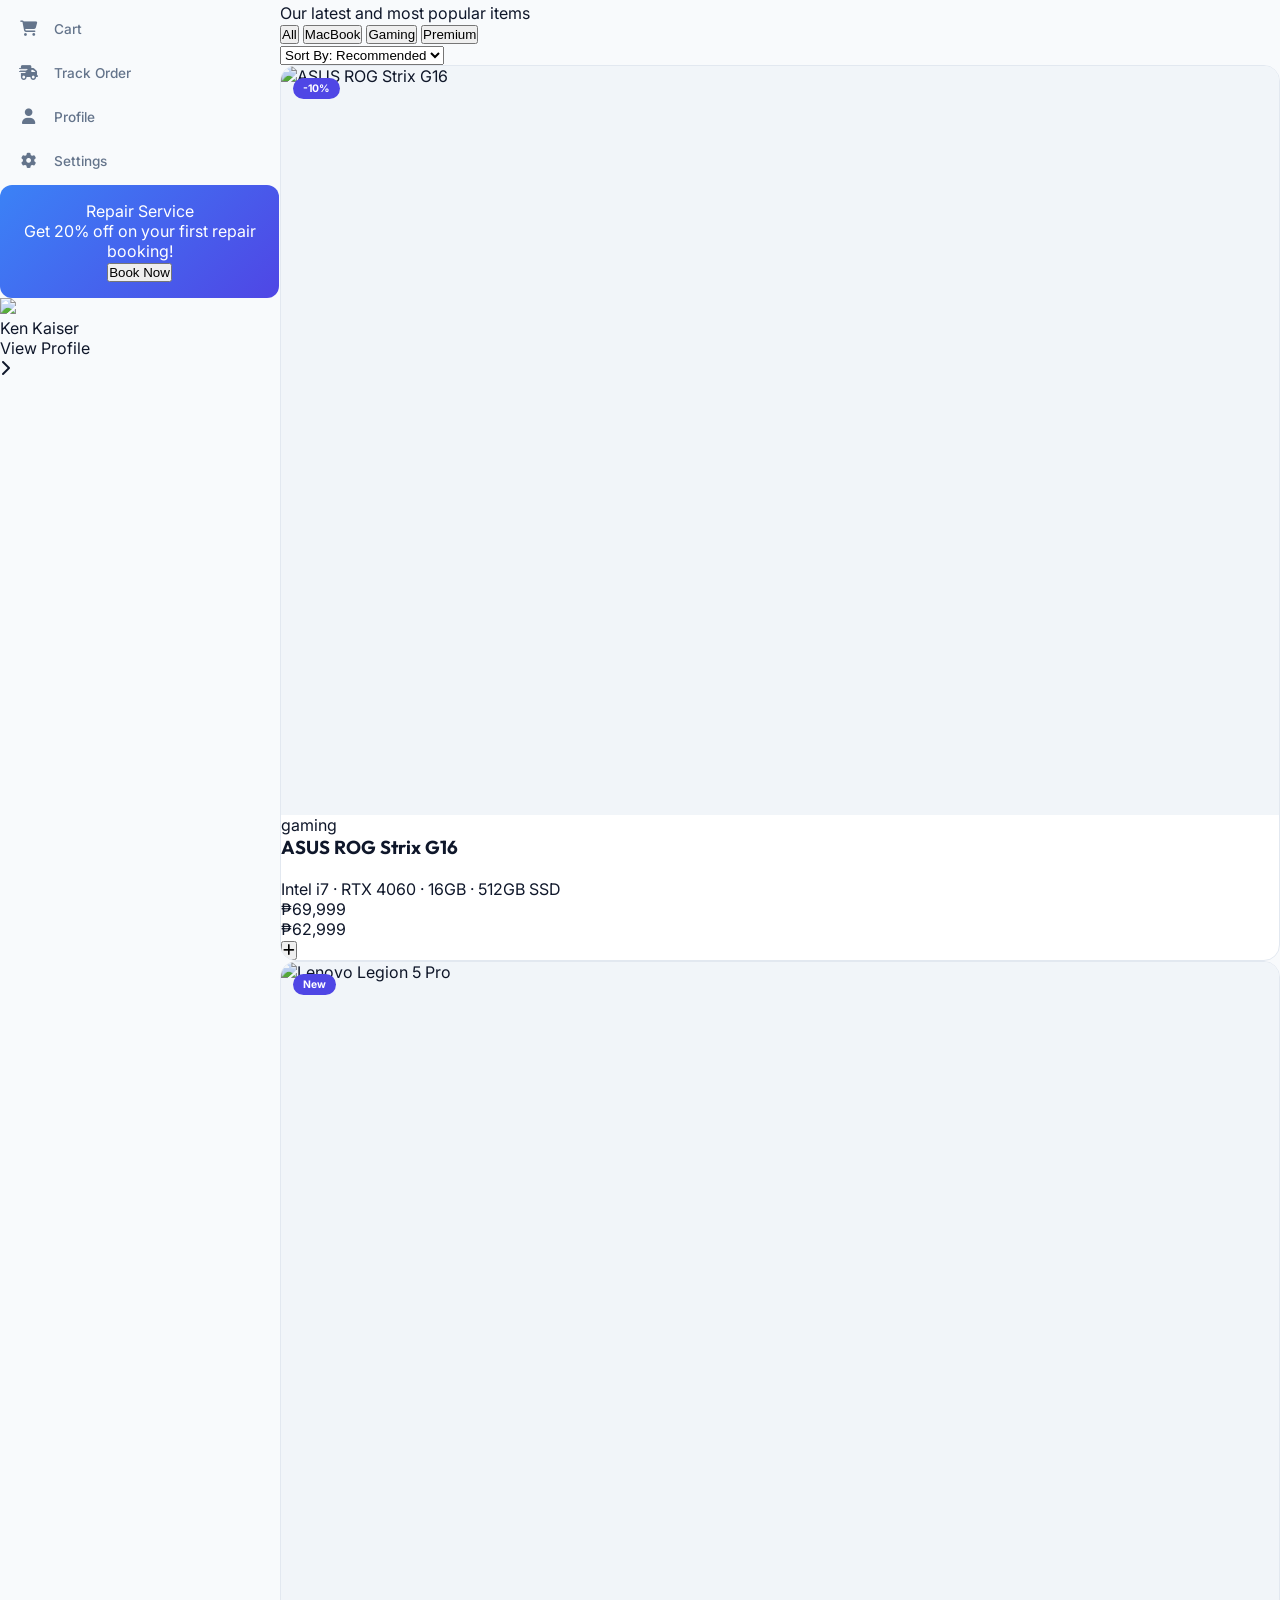
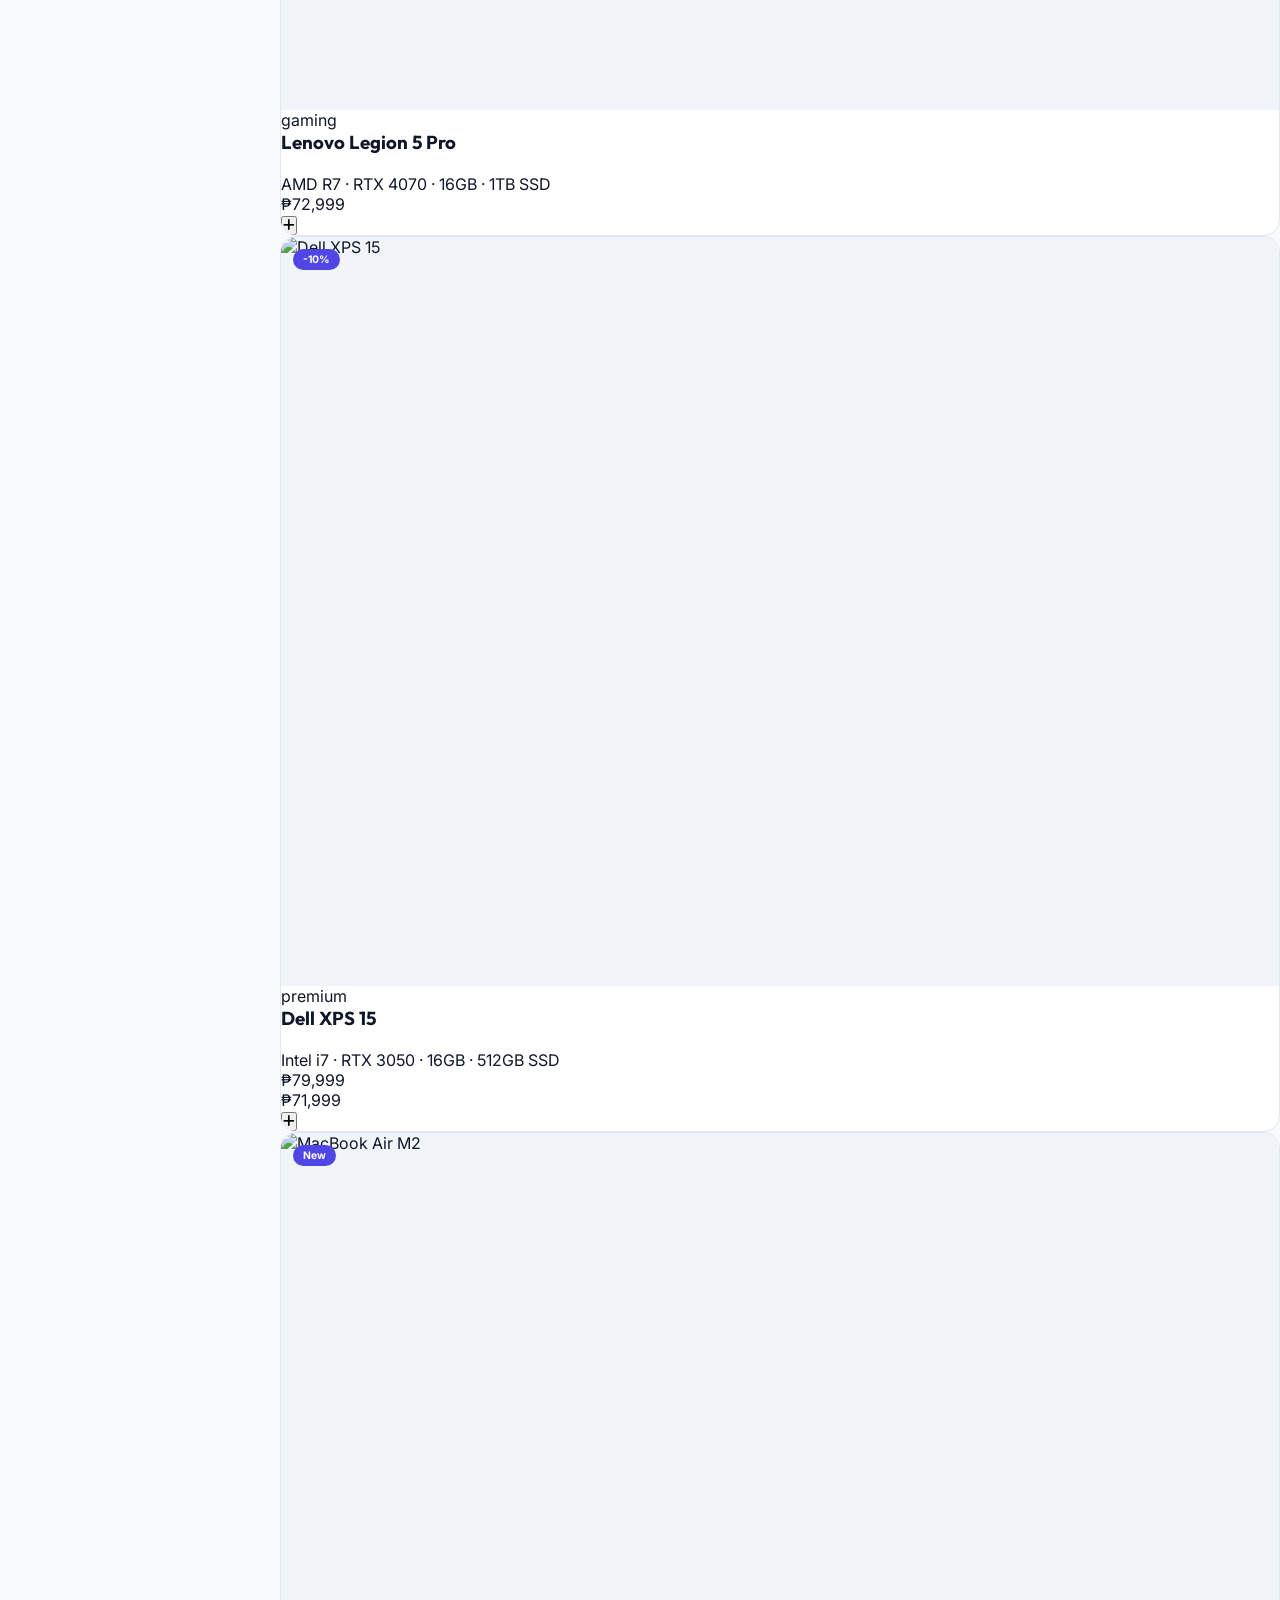
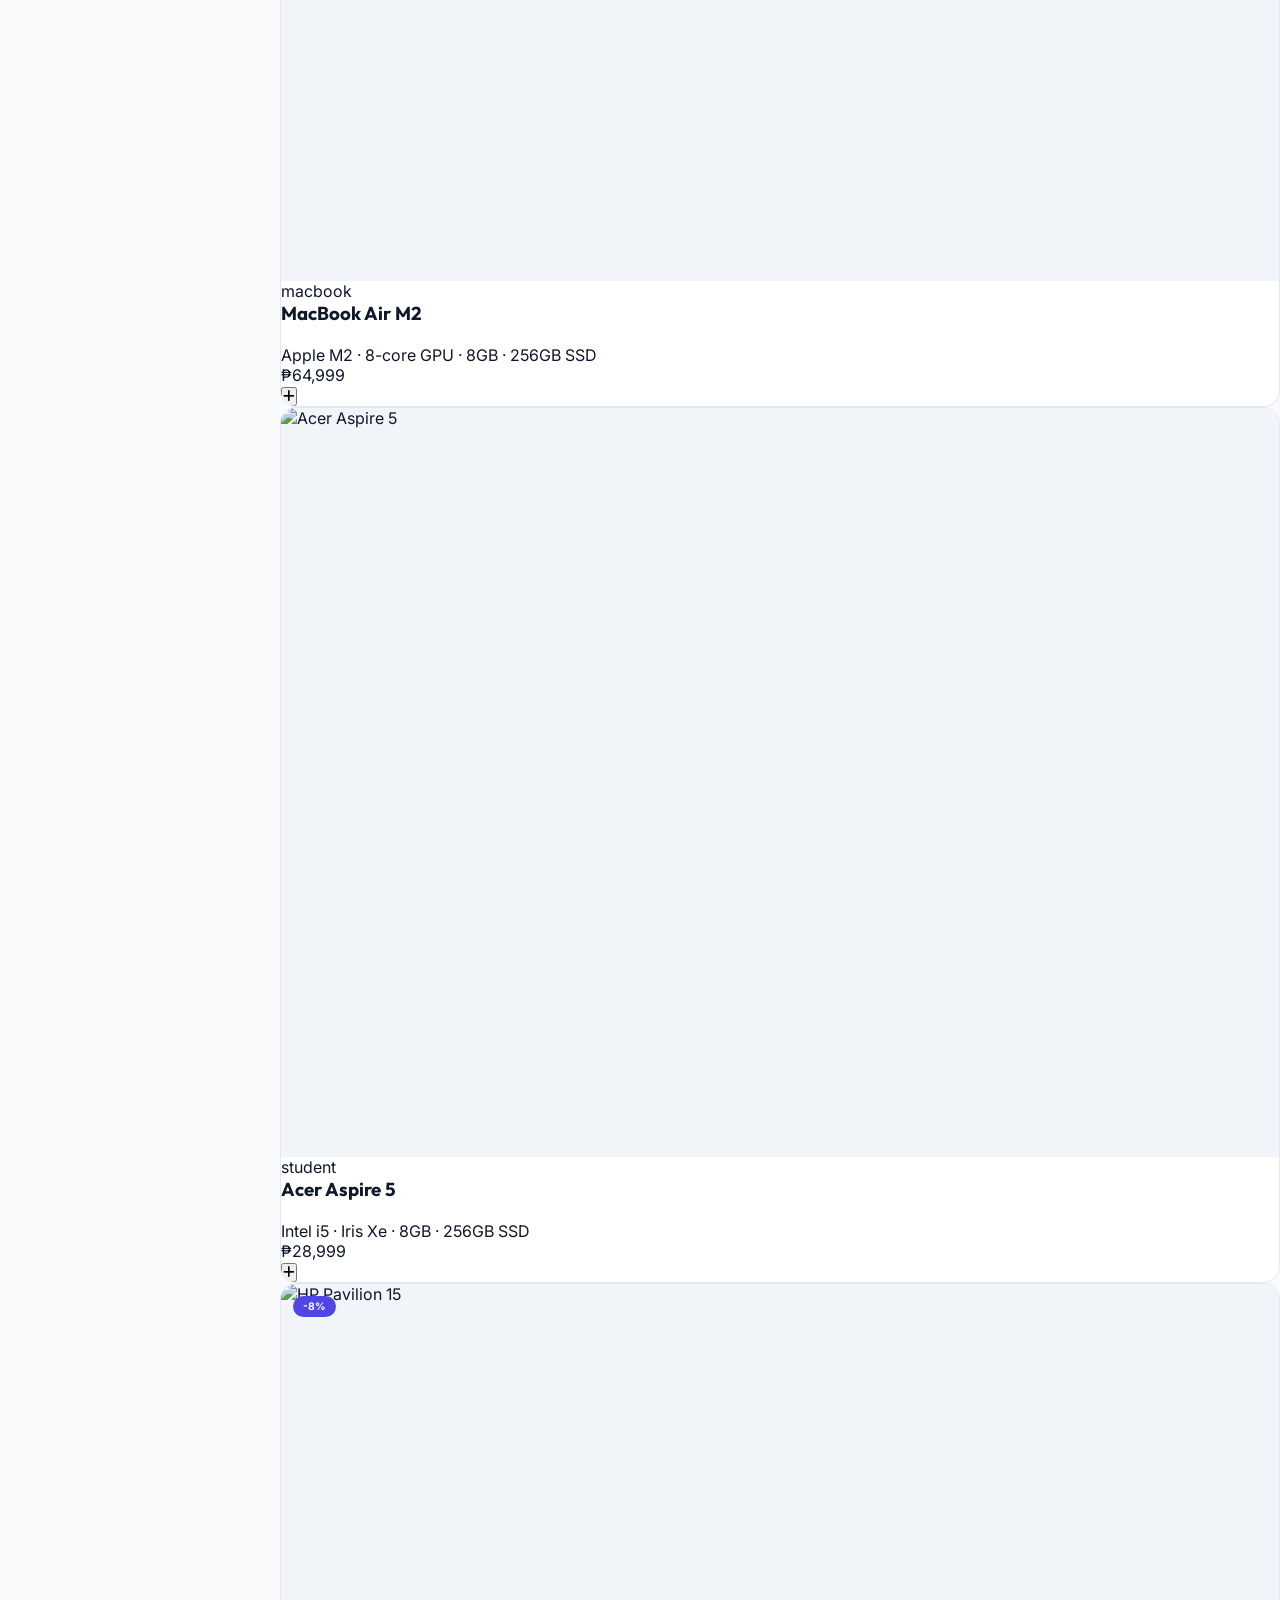
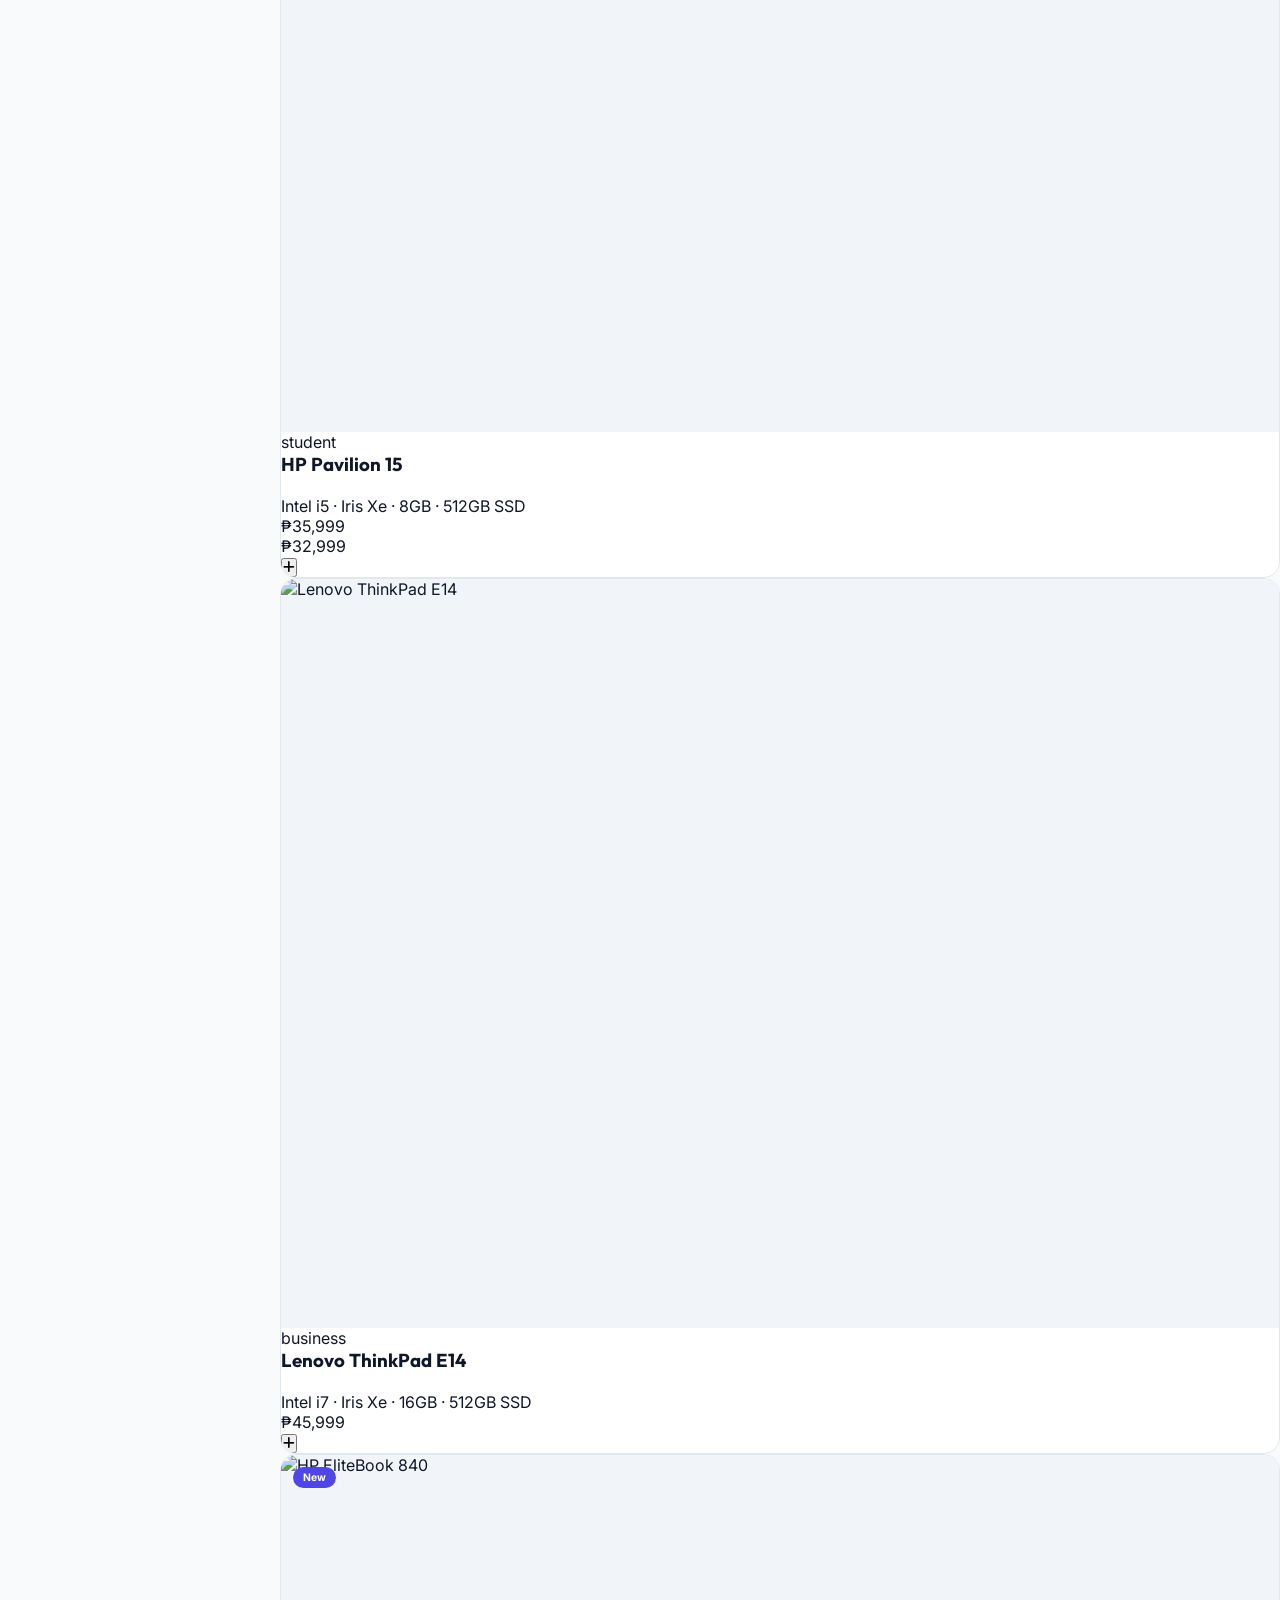
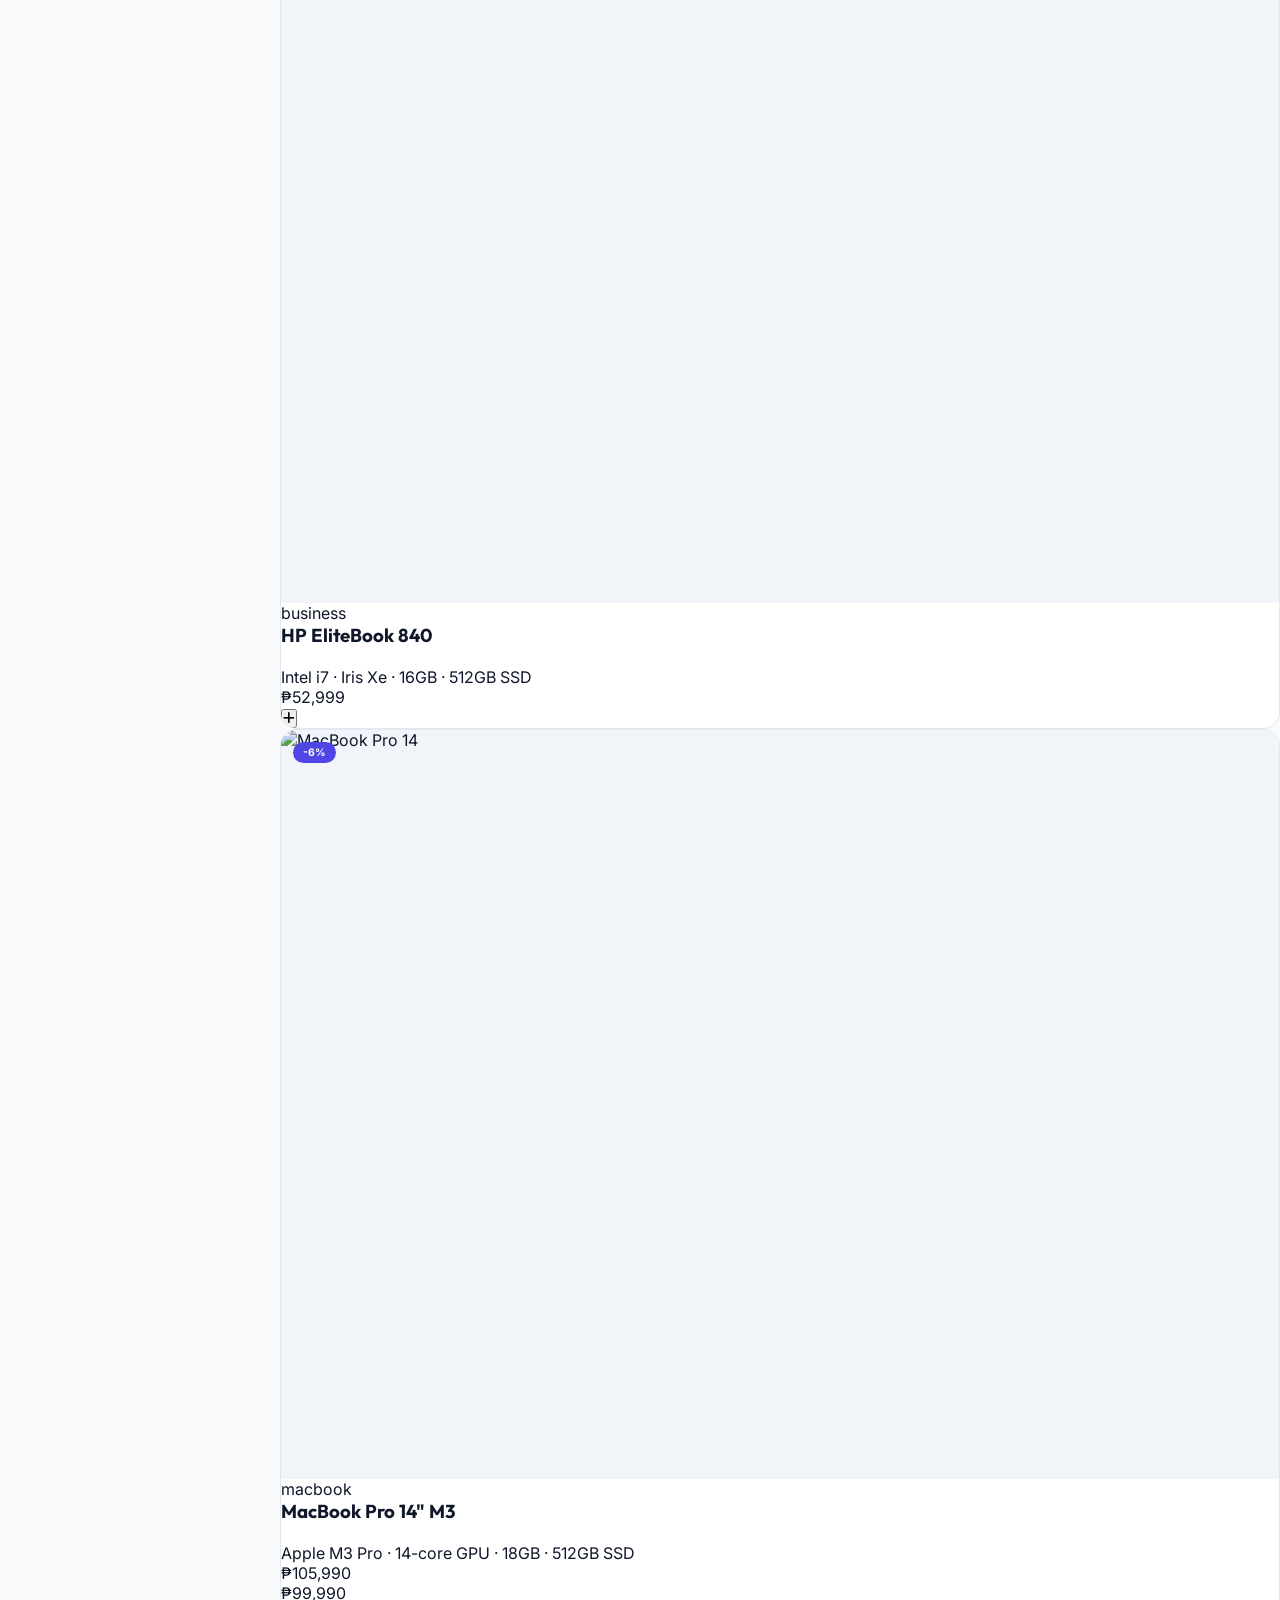
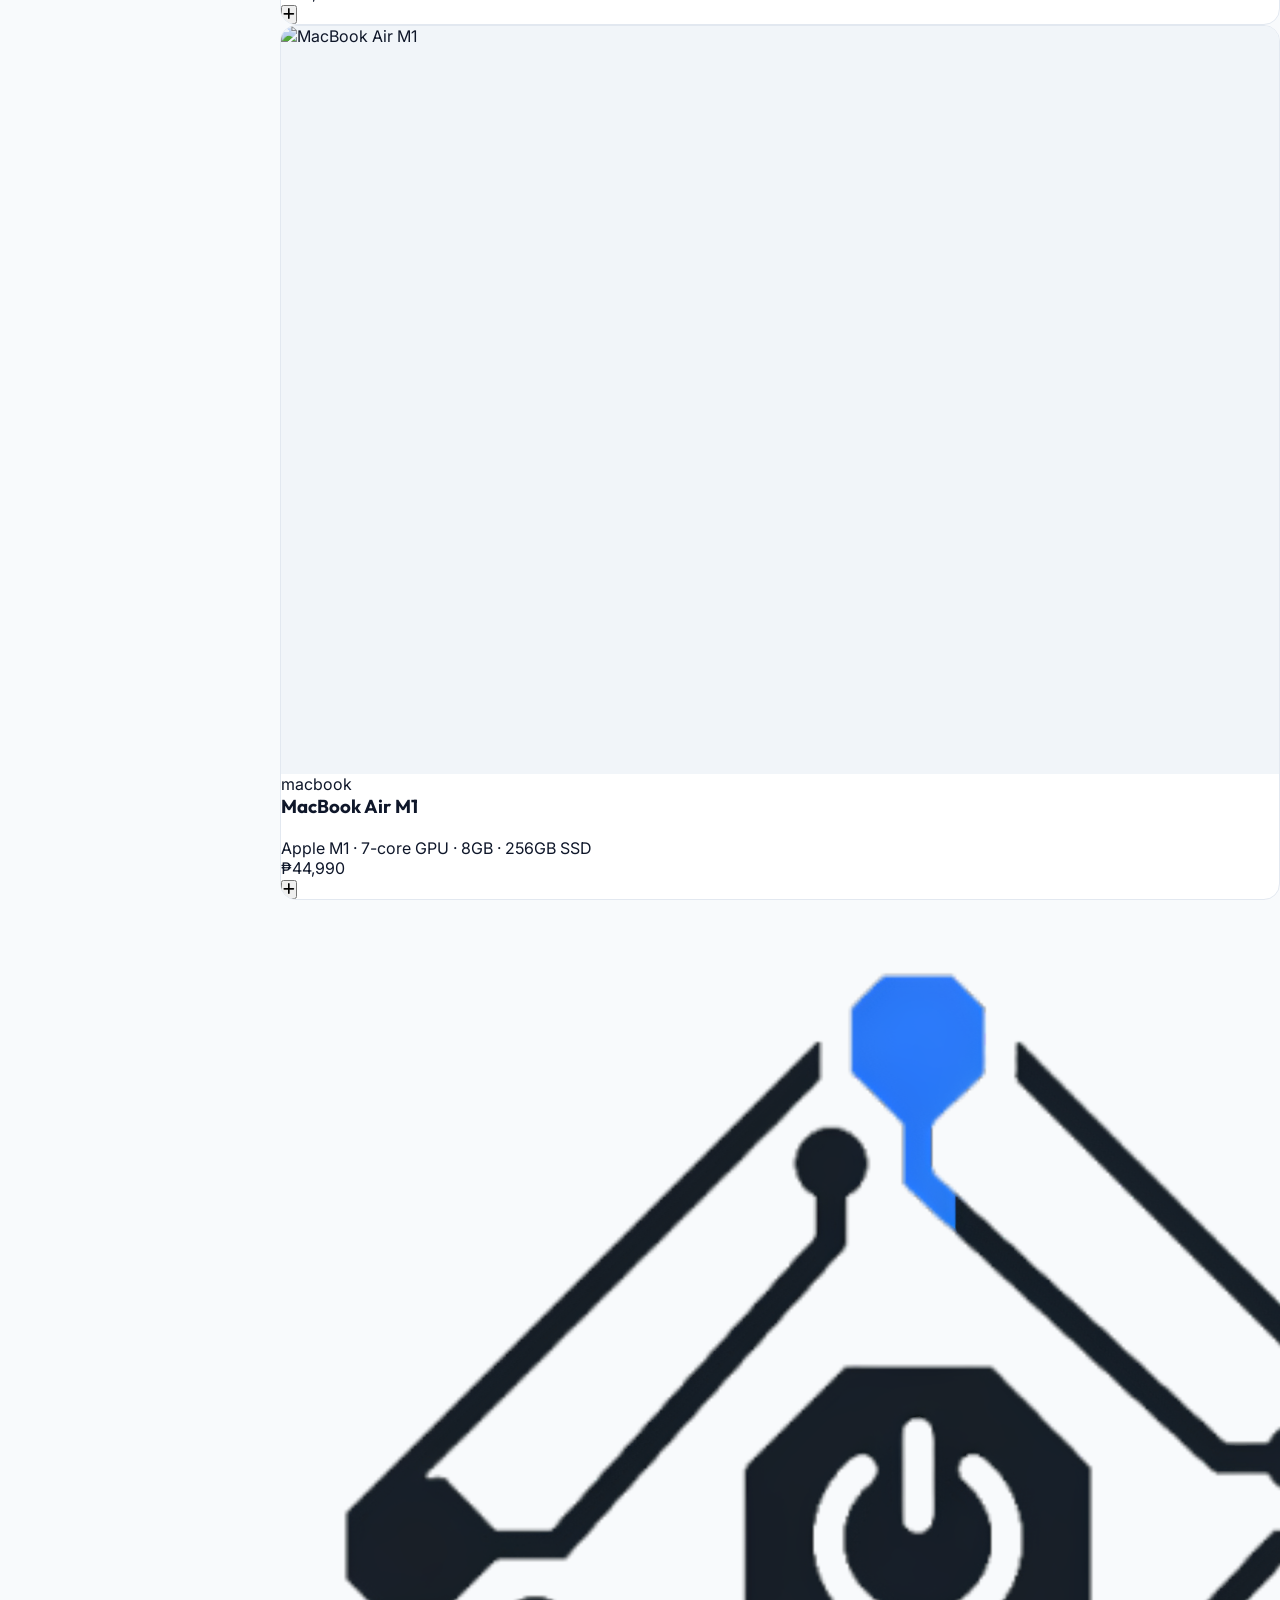
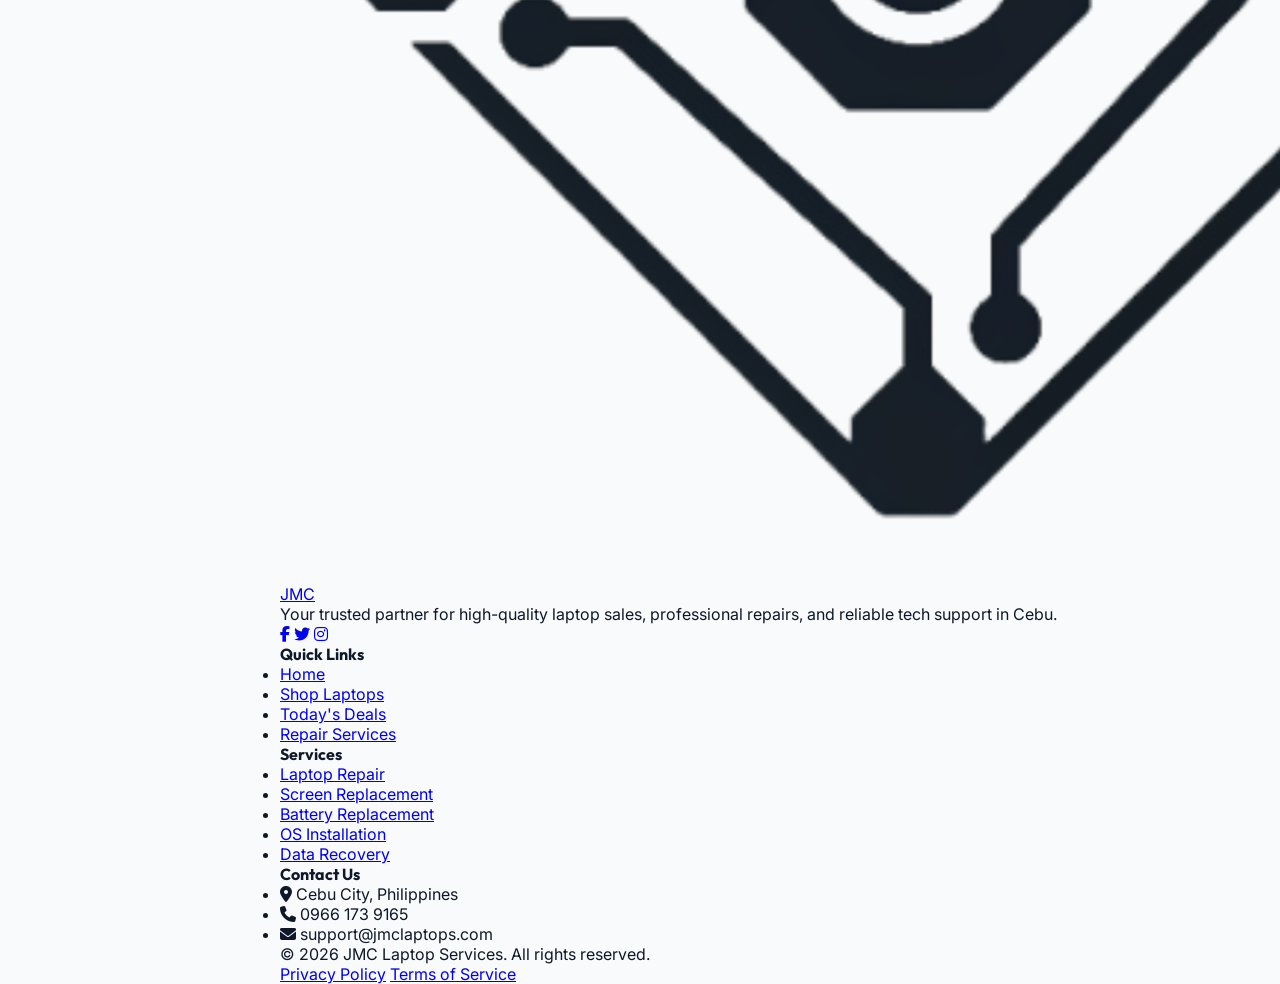
==== commit 442bf494: "style: simplify logo styling and add prototype image asset" ====
--- a/index.html
+++ b/index.html
@@ -21,7 +21,7 @@
         <aside id="sidebar" class="sidebar flex flex-col">
             <div class="p-6 flex items-center justify-between">
                 <a href="#" class="flex items-center gap-3 text-xl font-bold tracking-tight text-slate-900">
-                    <img src="images/proto.png" alt="JMC Logo" class="w-8 h-8 rounded-lg object-cover shadow-sm">
+                    <img src="images/proto.png" alt="JMC Logo" class="w-8 h-8">
                     JMC
                 </a>
                 <button onclick="toggleSidebar()" class="lg:hidden text-slate-500 hover:text-slate-900">
@@ -74,7 +74,7 @@
 
             <div class="p-4 border-t border-slate-200">
                 <div class="flex items-center gap-3 cursor-pointer hover:bg-slate-50 p-2 rounded-xl transition">
-                    <img src="https://ui-avatars.com/api/?name=Ken+Kaiser&background=004FFF&color=fff"
+                    <img src="https://ui-avatars.com/api/?name=Ken+Kaiser&background=4f46e5&color=fff"
                         class="w-10 h-10 rounded-full">
                     <div class="flex-1 min-w-0">
                         <p class="text-sm font-bold text-slate-900 truncate">Ken Kaiser</p>
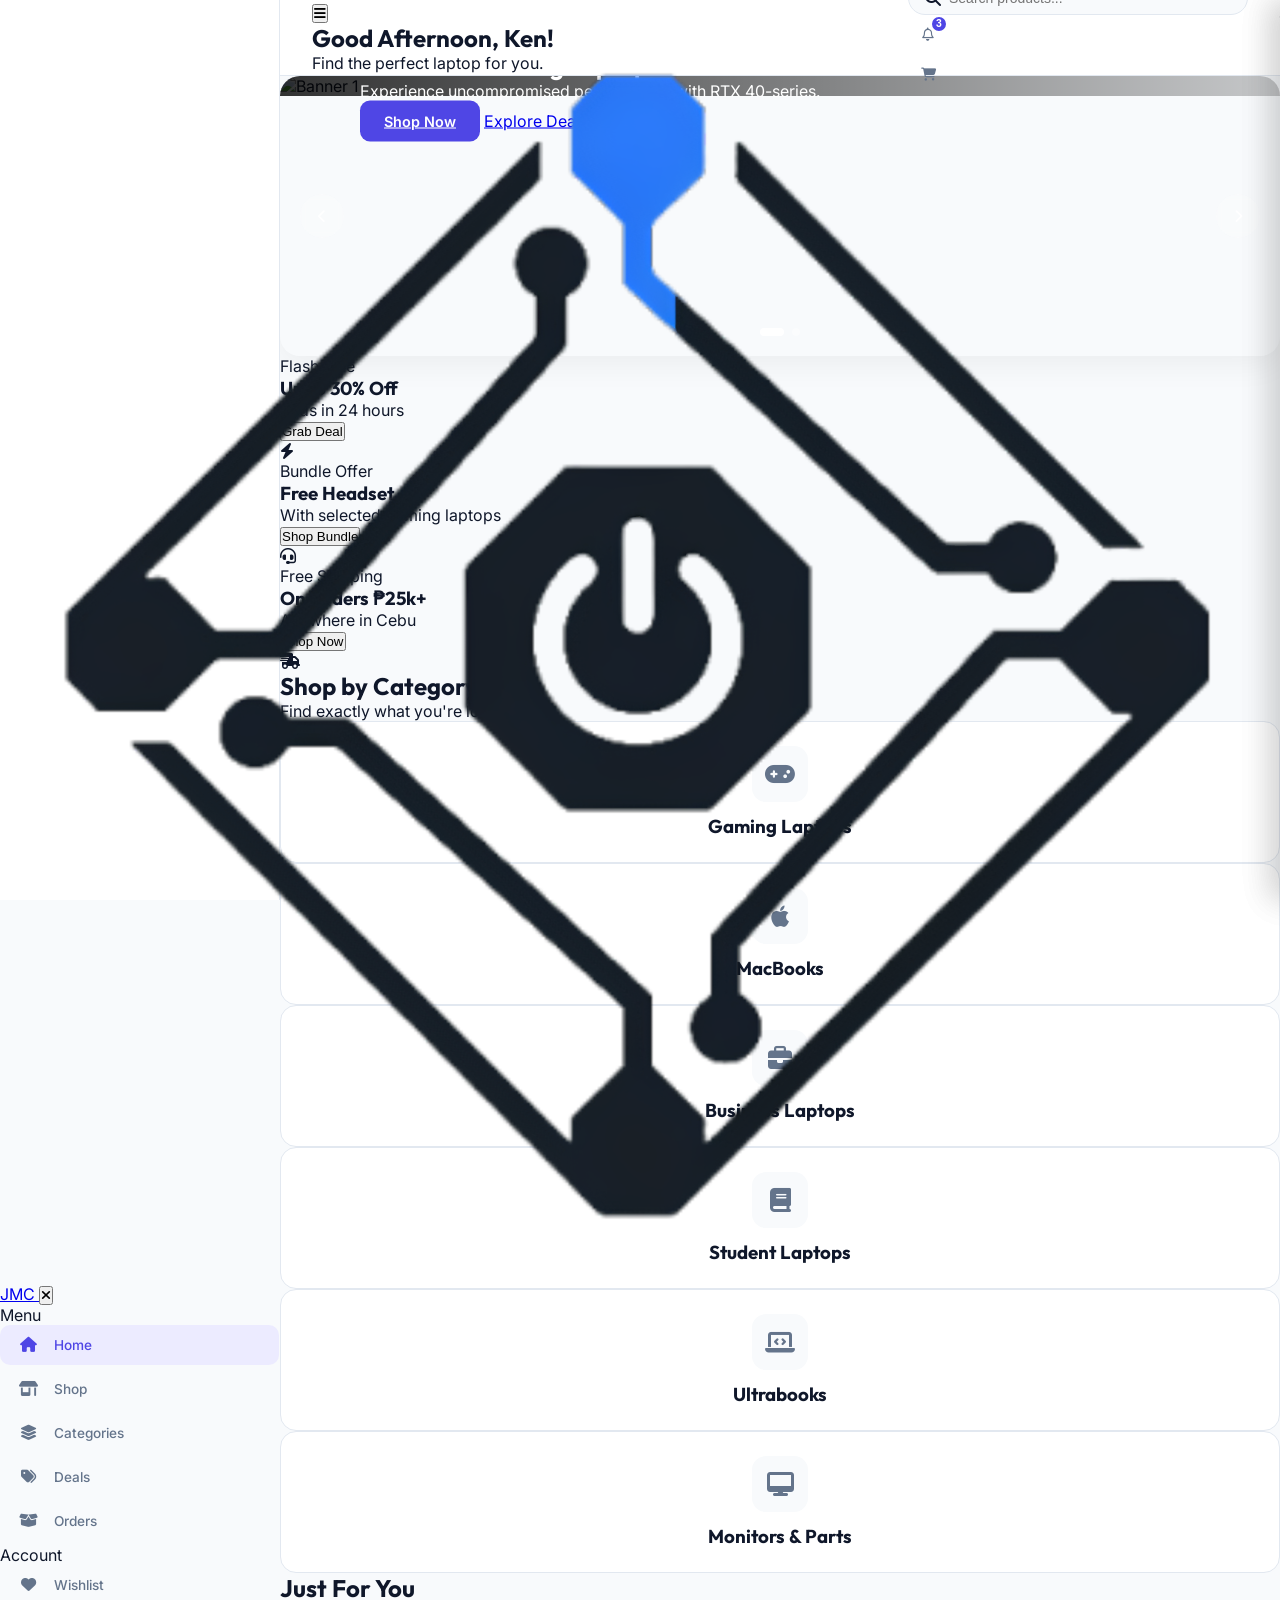
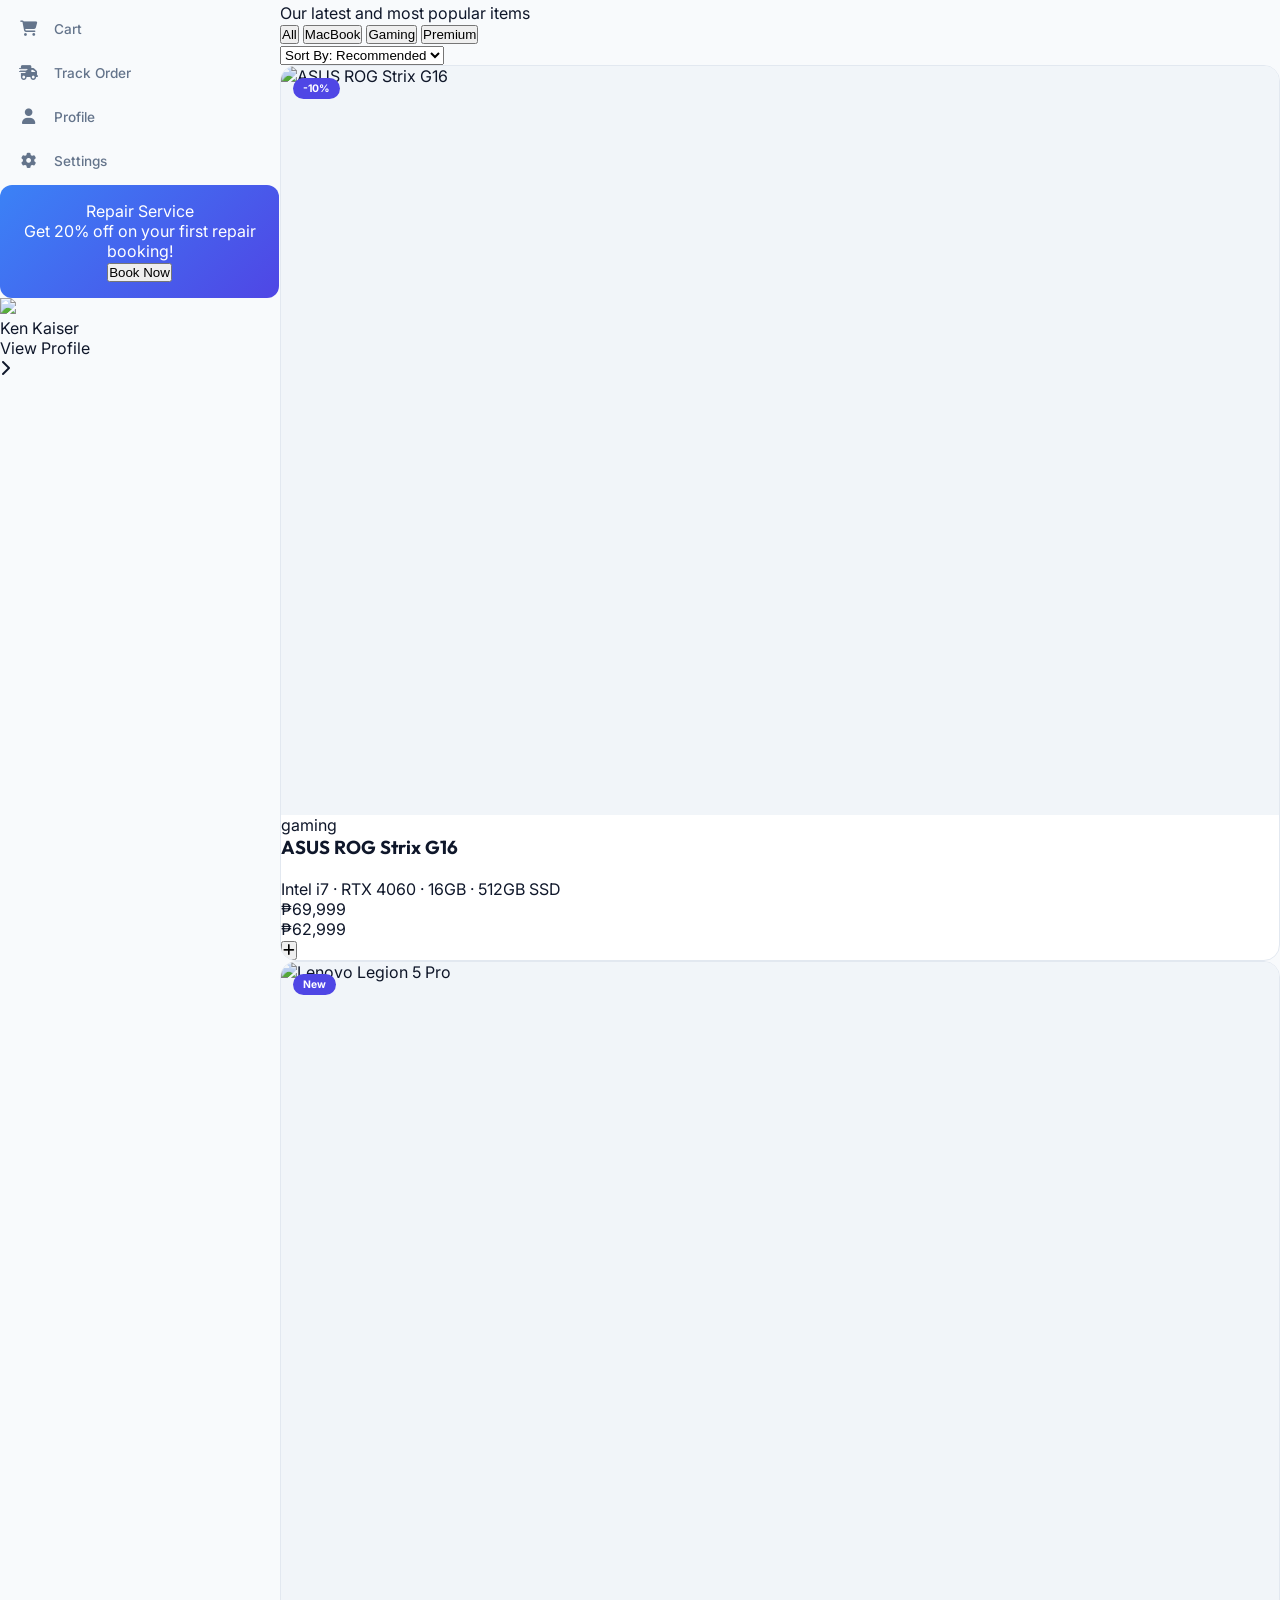
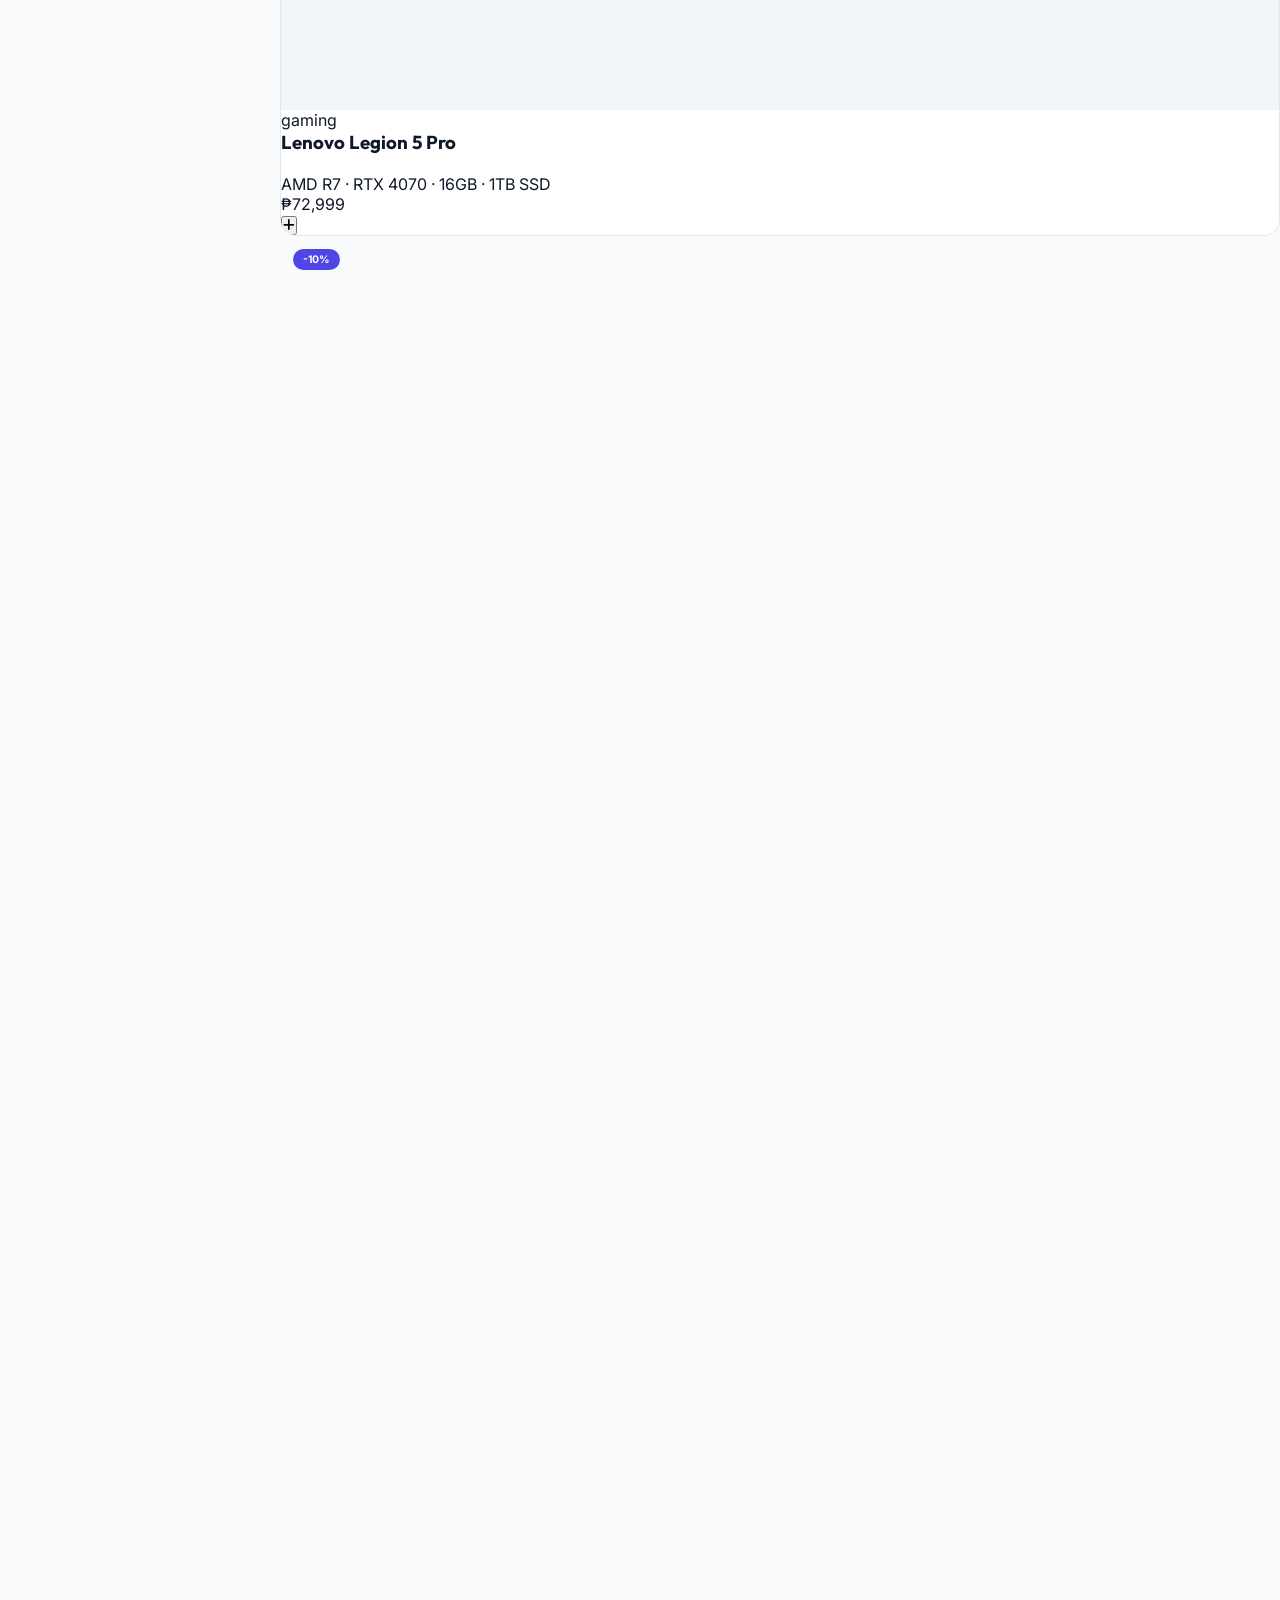
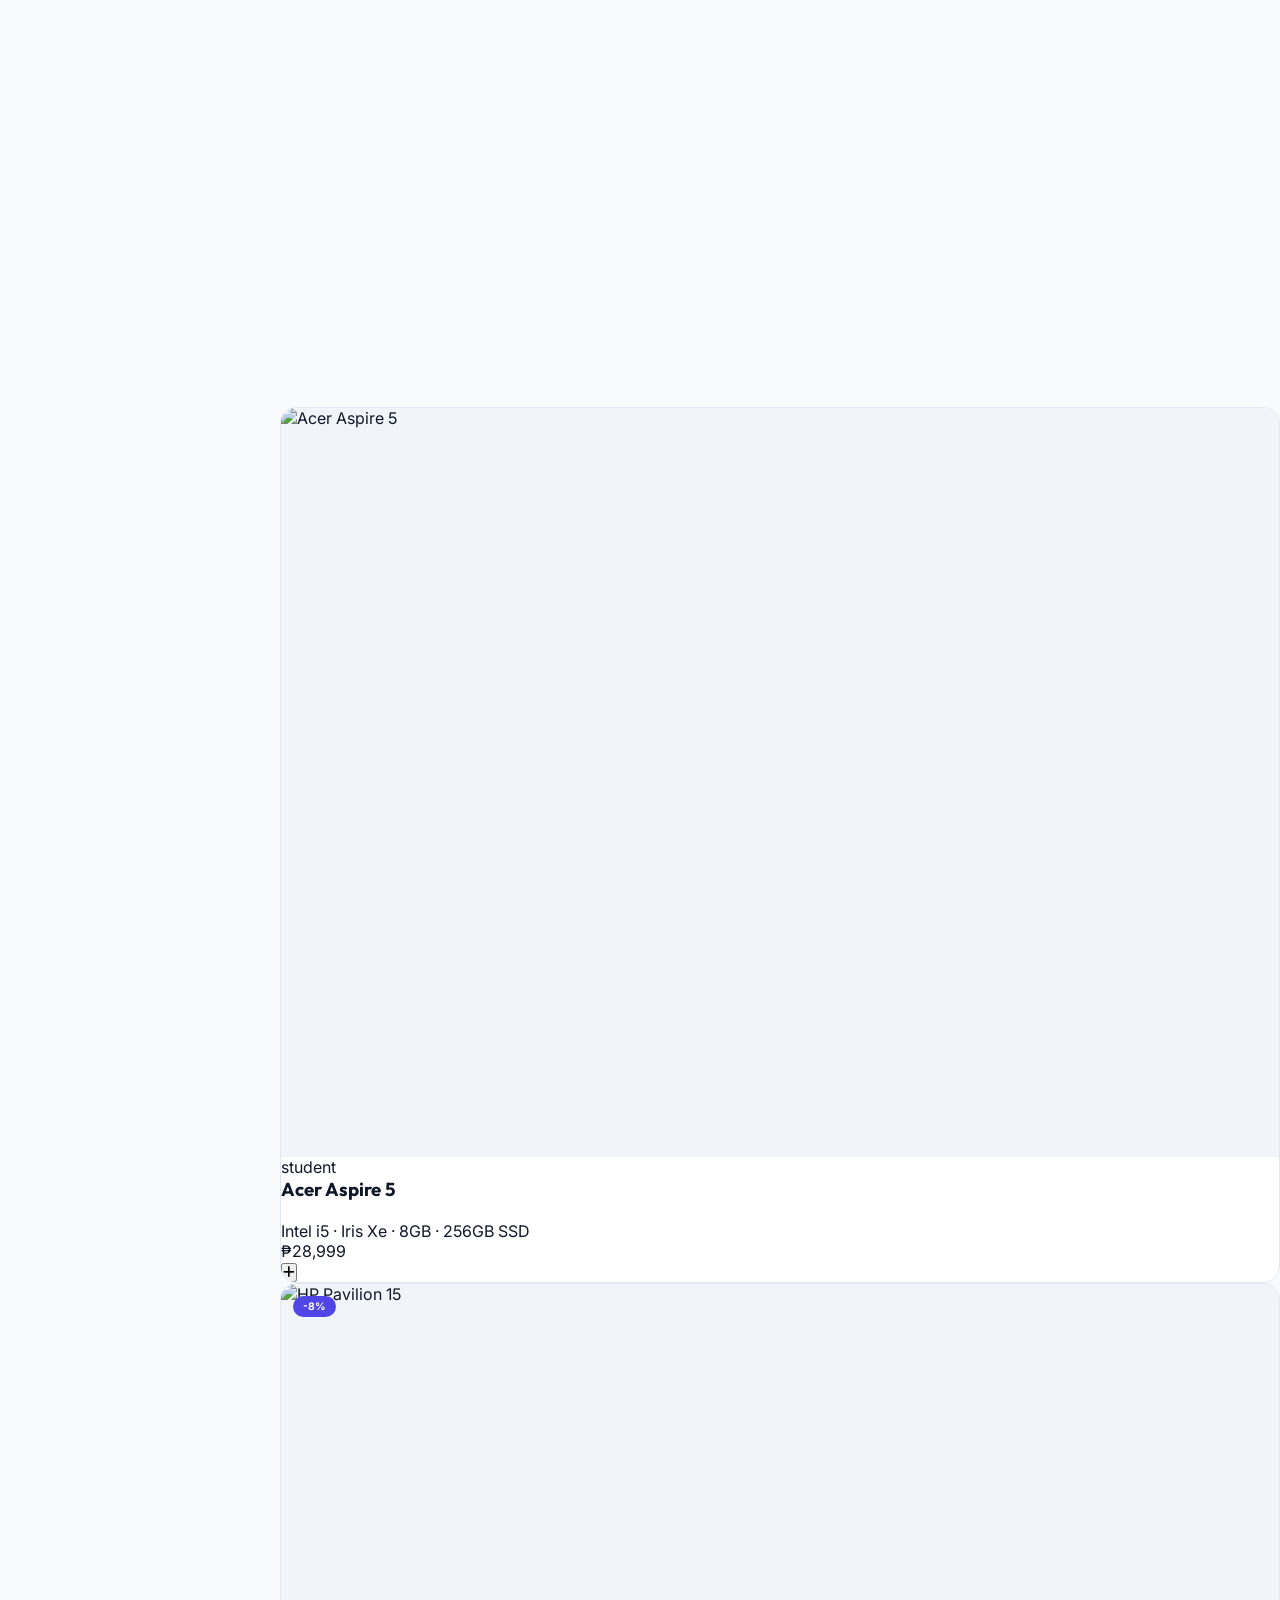
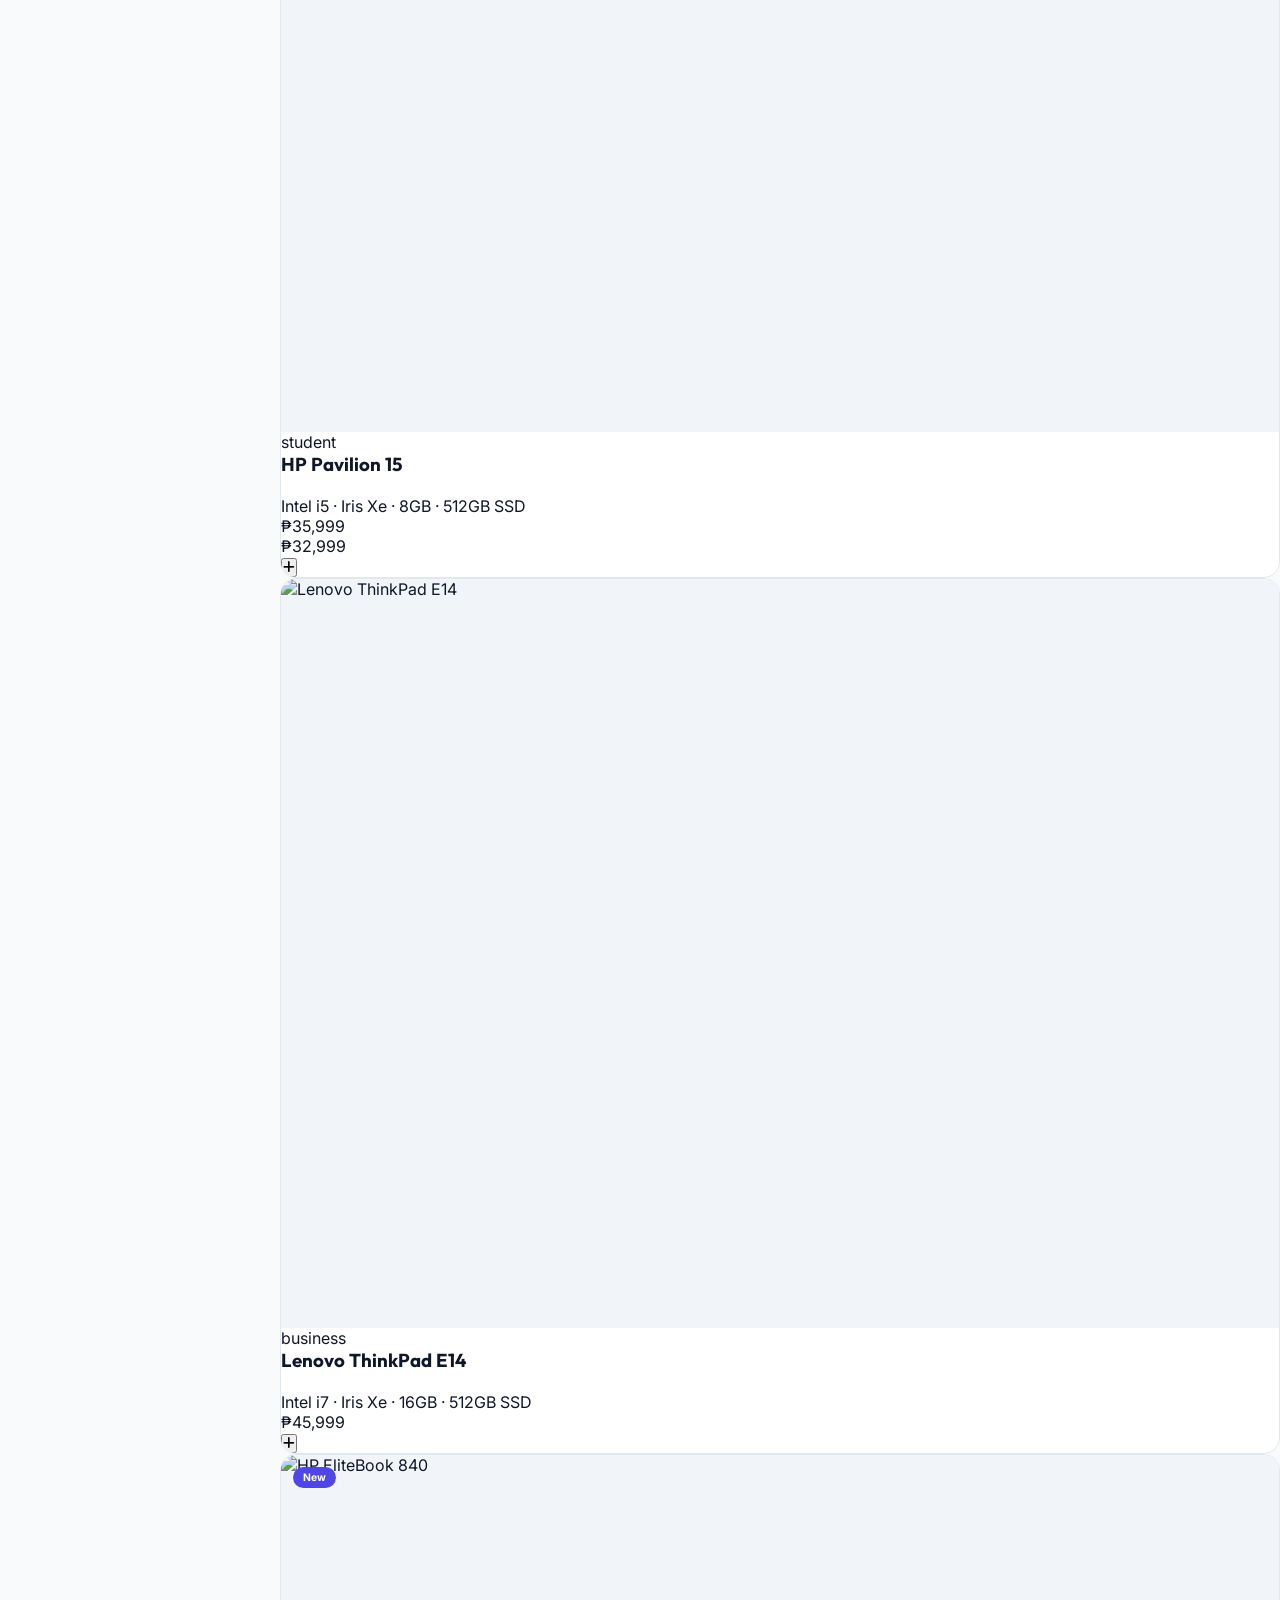
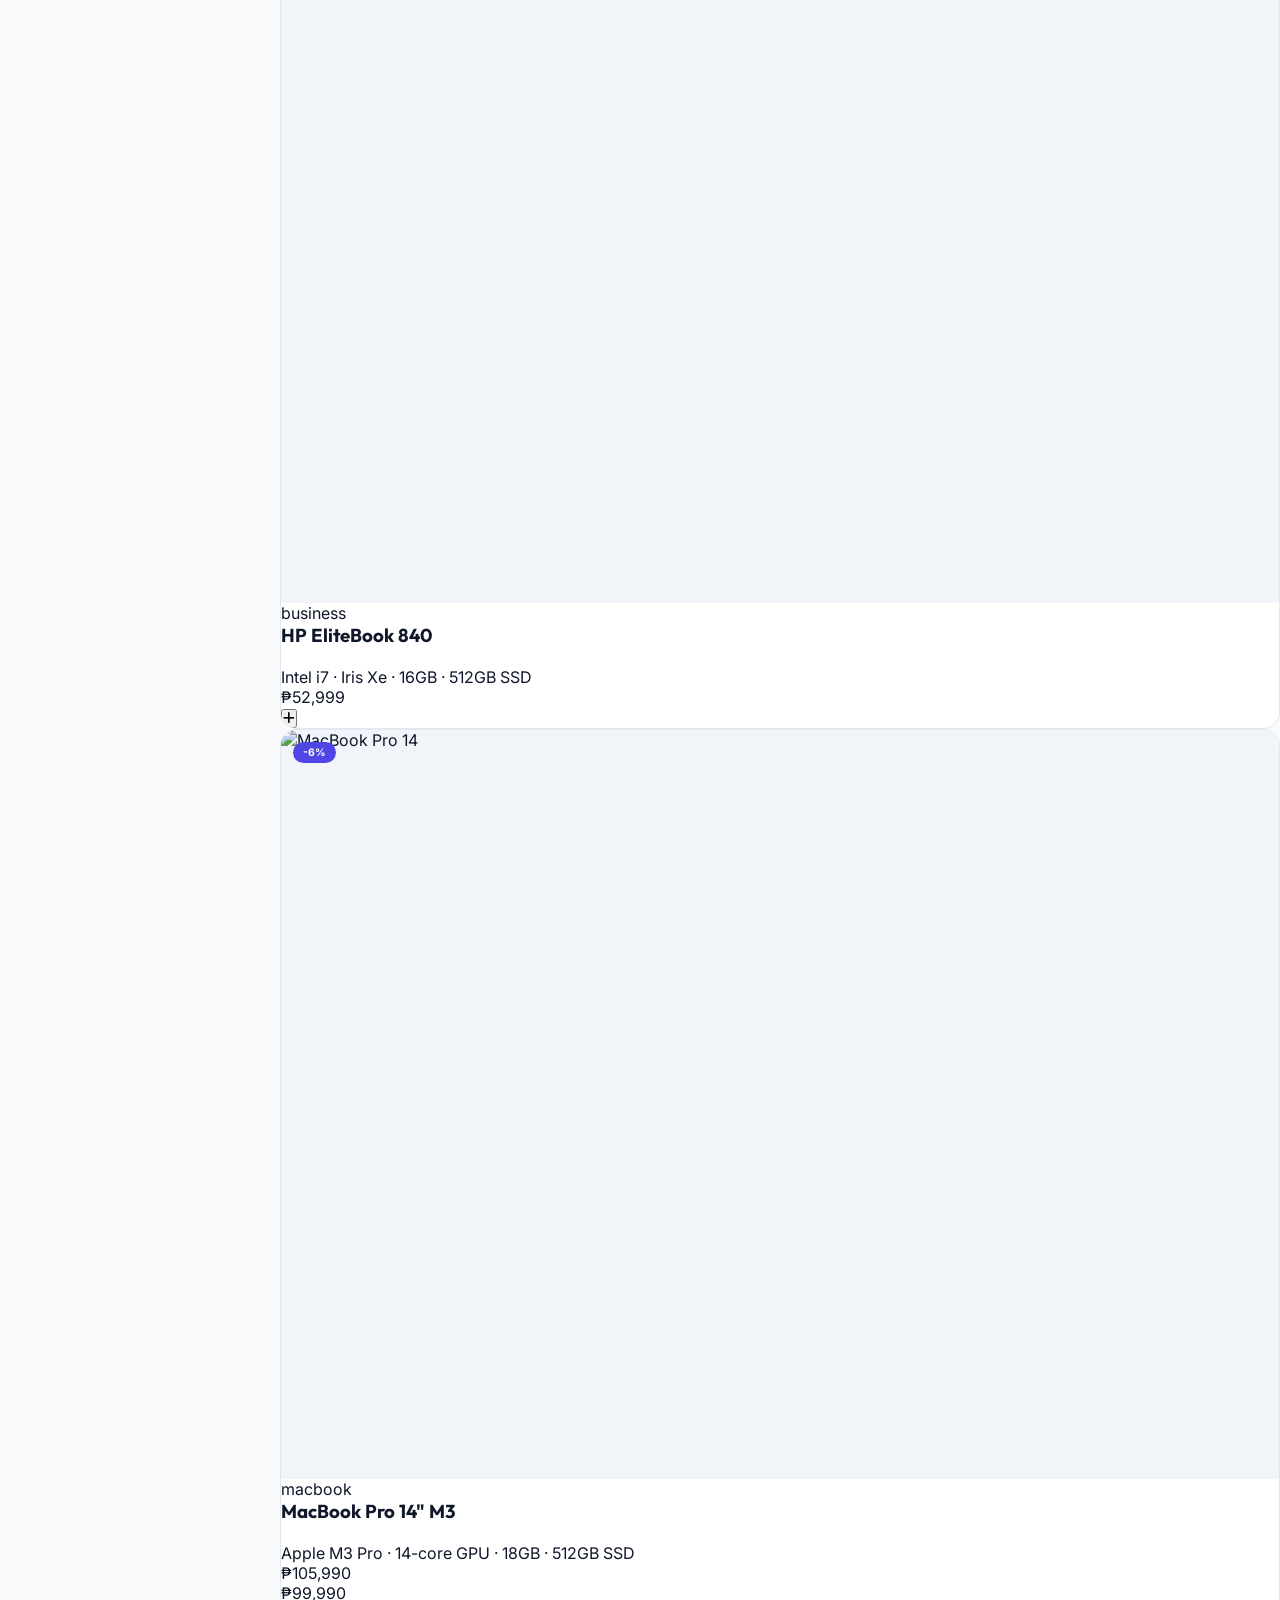
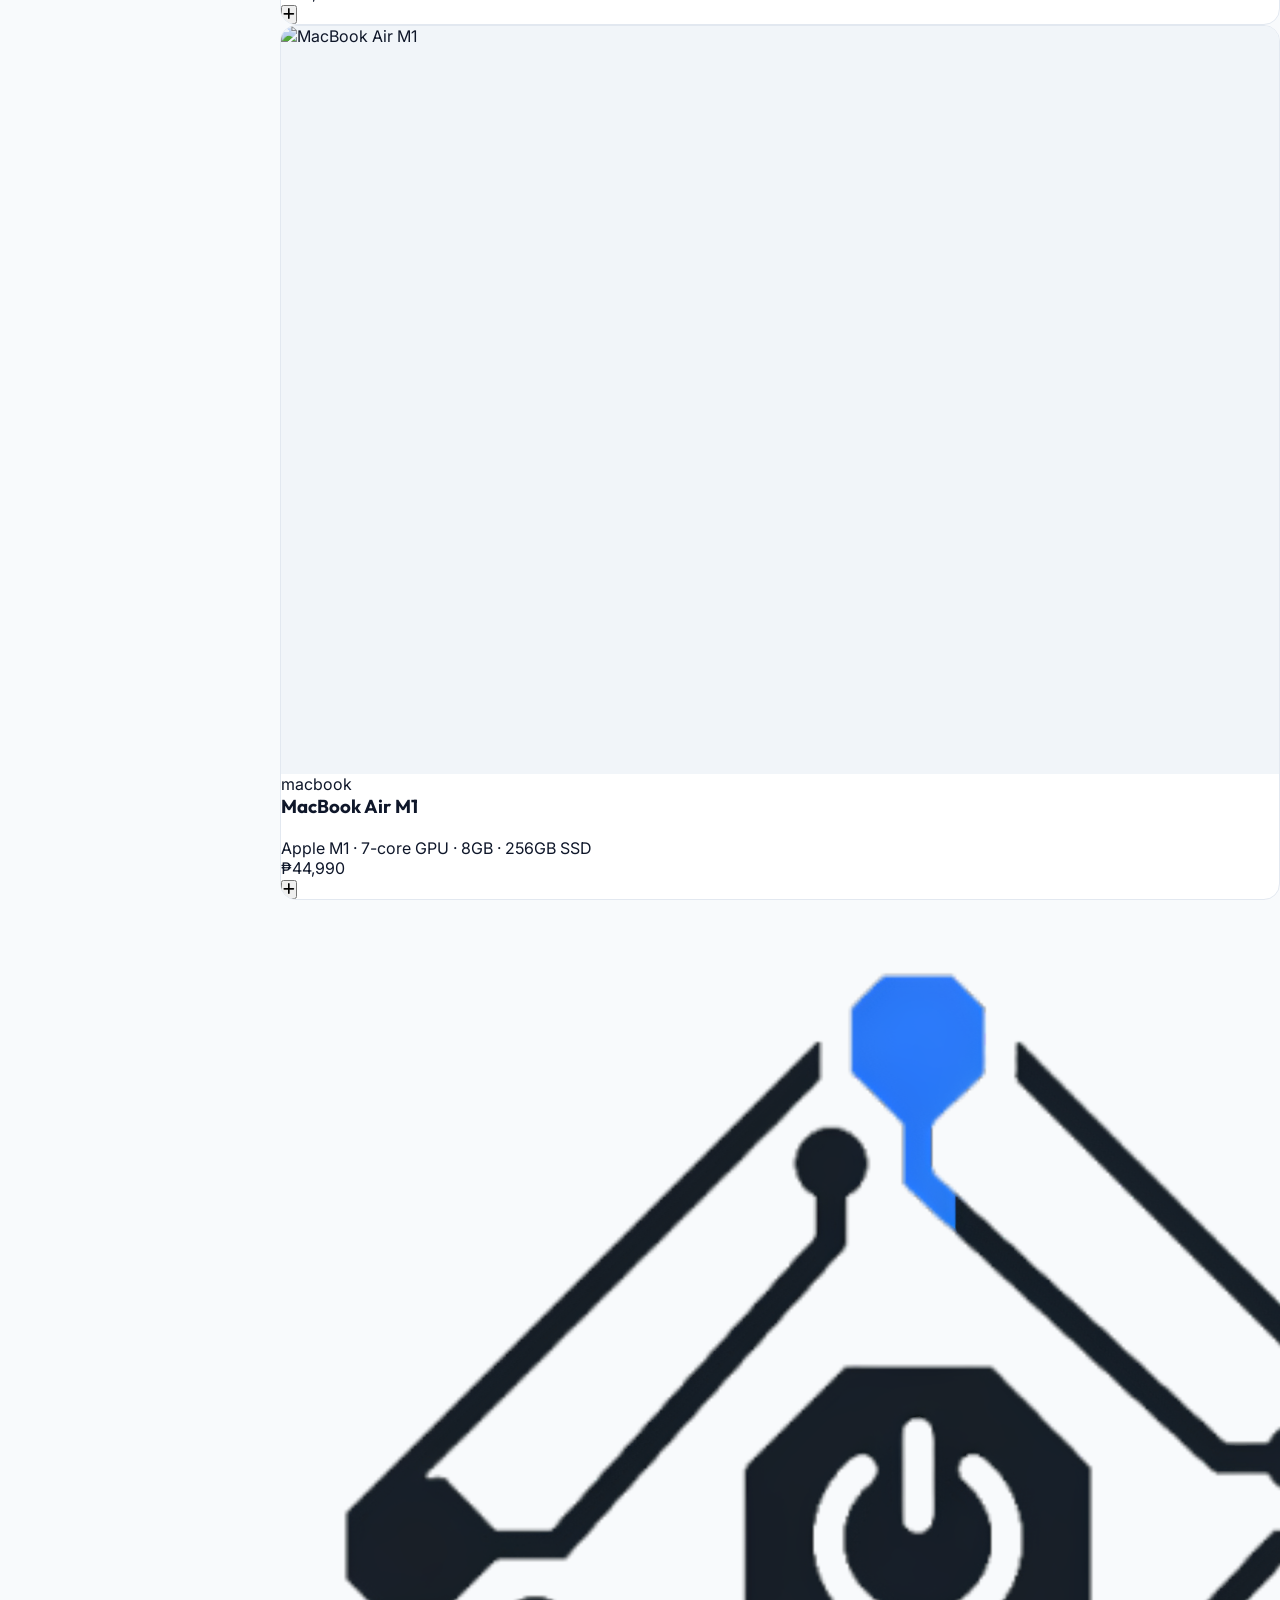
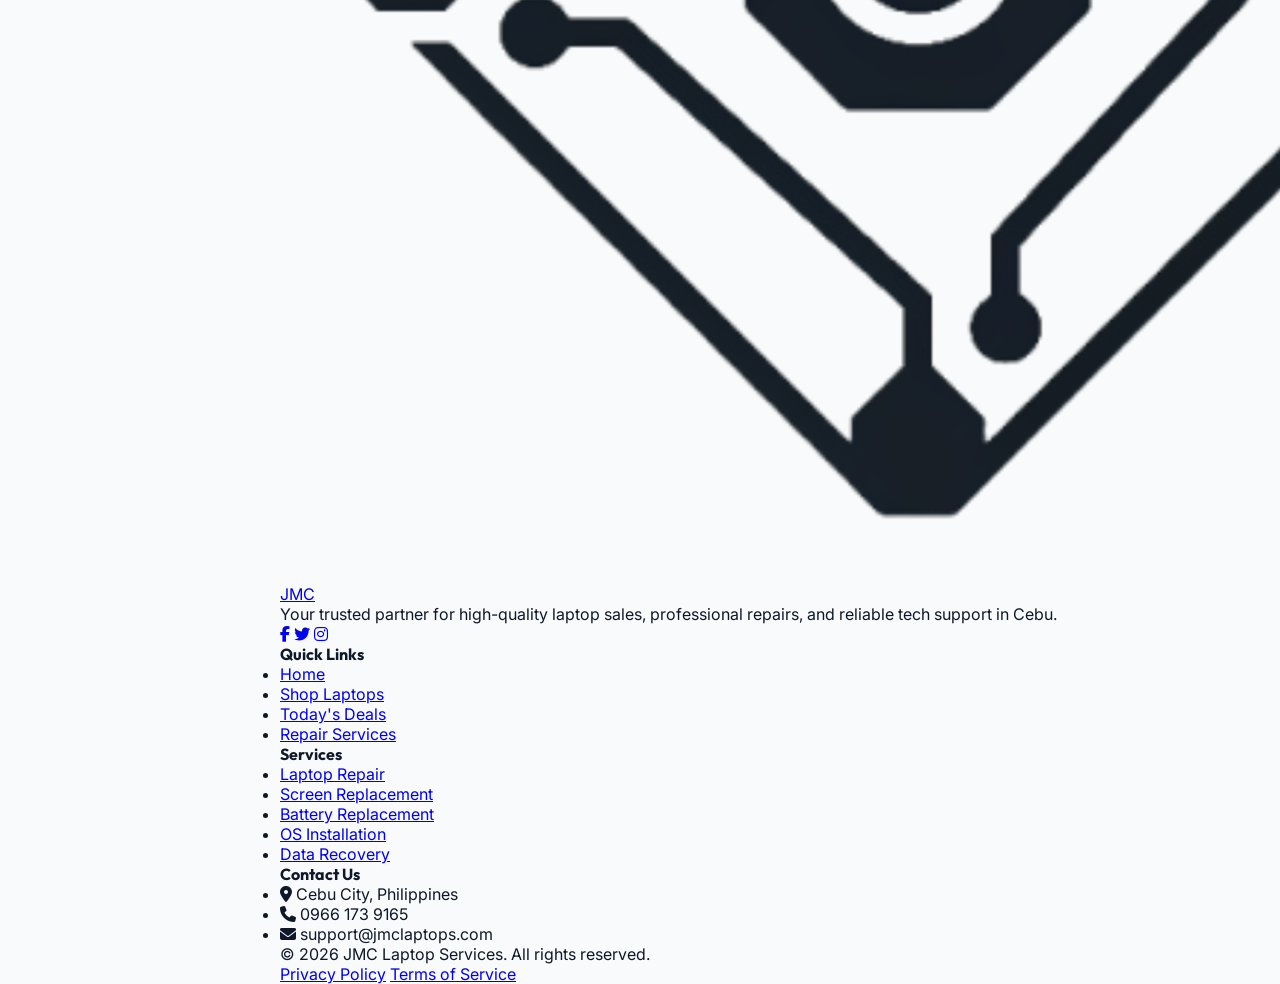
==== commit 8f11e9ca: "style: update student discount badge color to indigo-600" ====
--- a/index.html
+++ b/index.html
@@ -20,7 +20,7 @@
         <!-- Sidebar -->
         <aside id="sidebar" class="sidebar flex flex-col">
             <div class="p-6 flex items-center justify-between">
-                <a href="#" class="flex items-center gap-3 text-xl font-bold tracking-tight text-slate-900">
+                <a href="#" class="flex items-center gap-1 text-xl font-bold tracking-tight text-slate-900">
                     <img src="images/proto.png" alt="JMC Logo" class="w-8 h-8">
                     JMC
                 </a>
@@ -149,7 +149,7 @@
                                 <div class="carousel-overlay"></div>
                                 <div class="carousel-content">
                                     <span
-                                        class="inline-block py-1 px-3 rounded-full bg-blue-600 text-xs font-bold mb-4 tracking-wider uppercase">Student
+                                        class="inline-block py-1 px-3 rounded-full bg-indigo-600 text-xs font-bold mb-4 tracking-wider uppercase">Student
                                         Discount</span>
                                     <h1 class="text-4xl md:text-5xl font-bold mb-4 leading-tight">Back to School Deals
                                     </h1>
